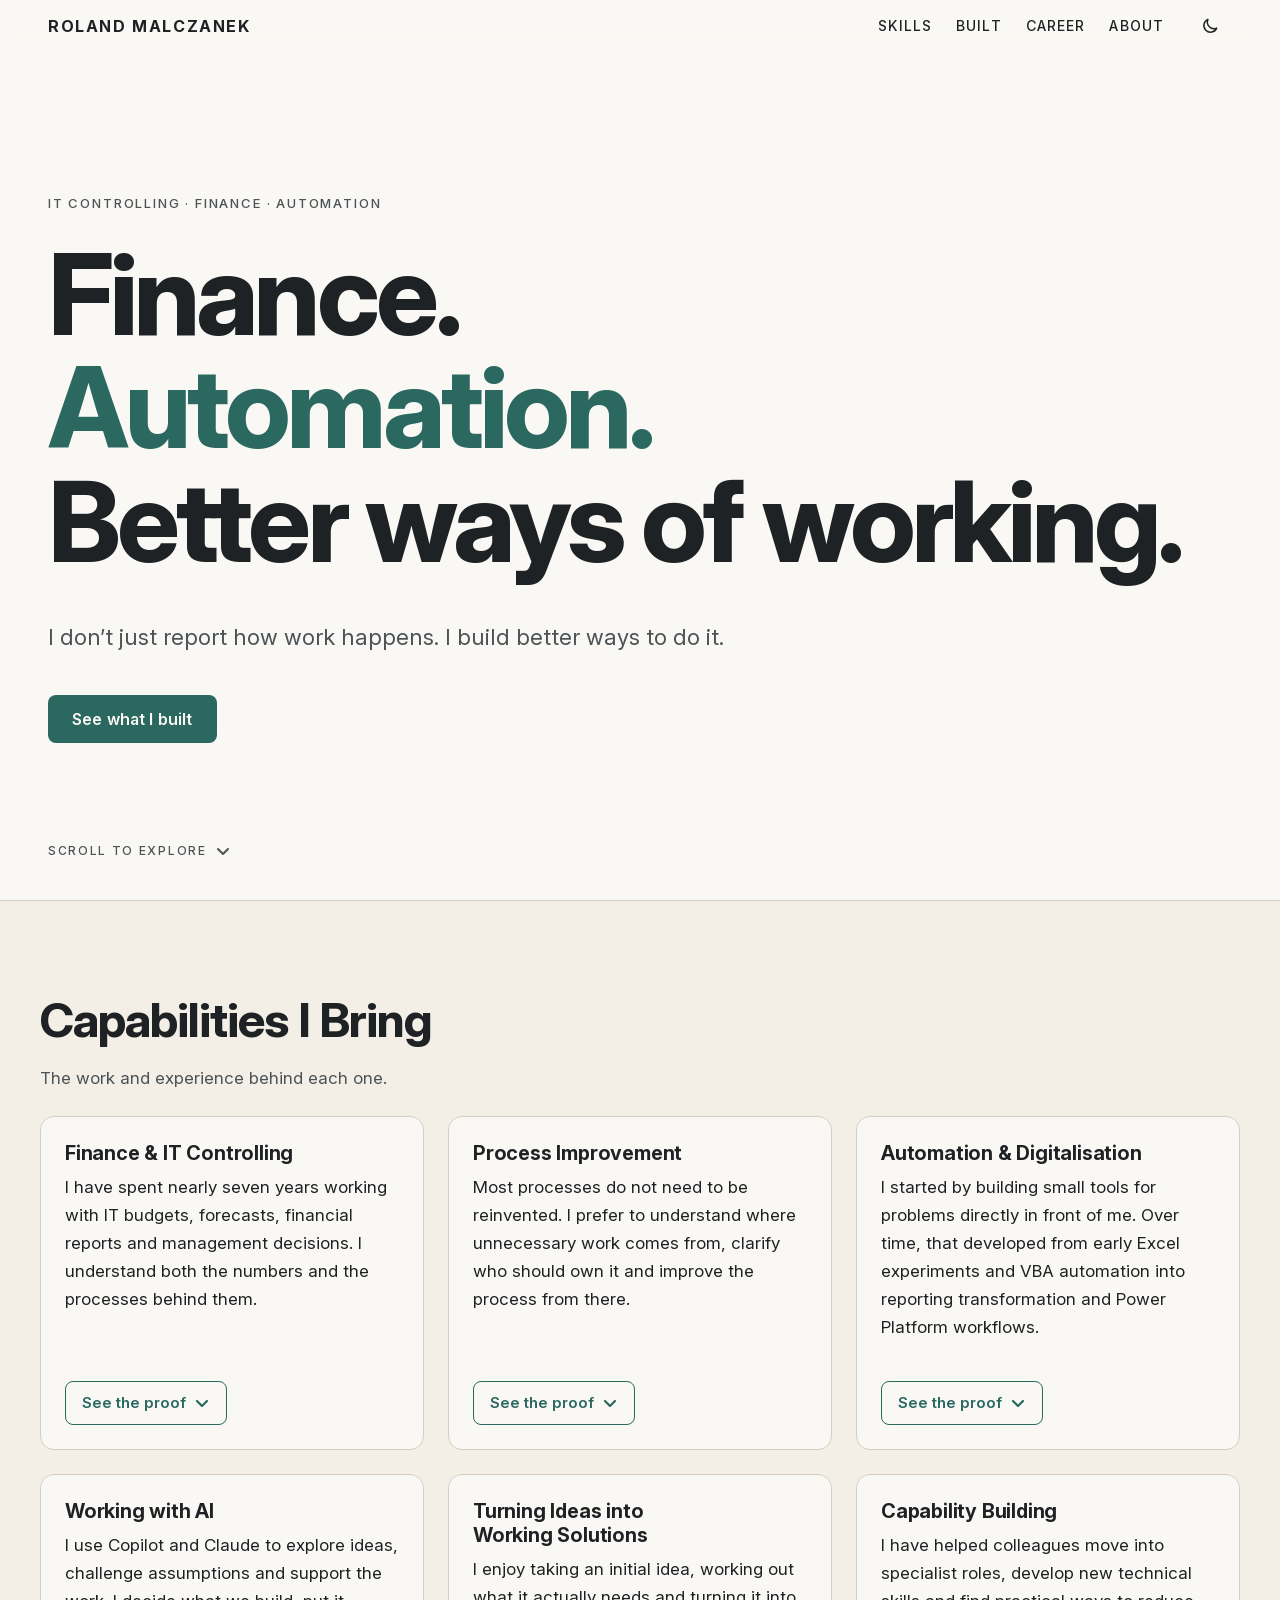
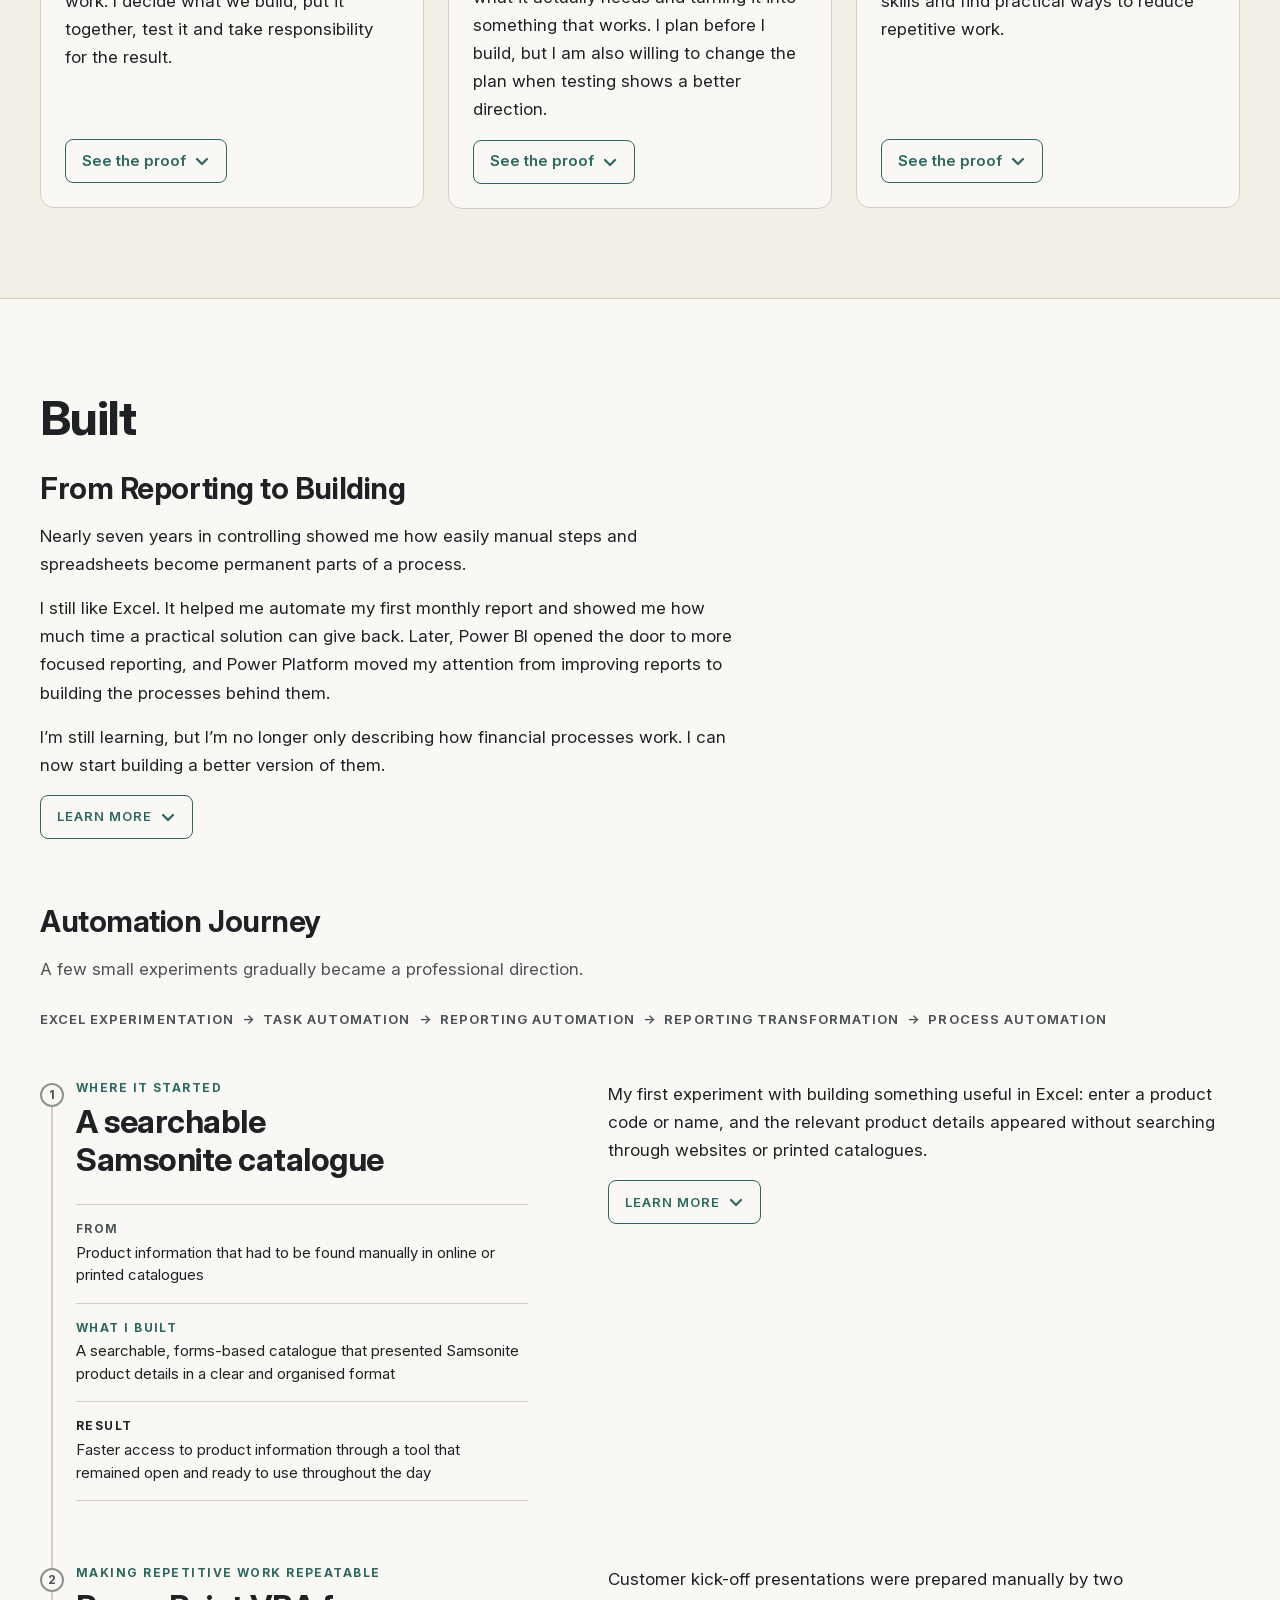
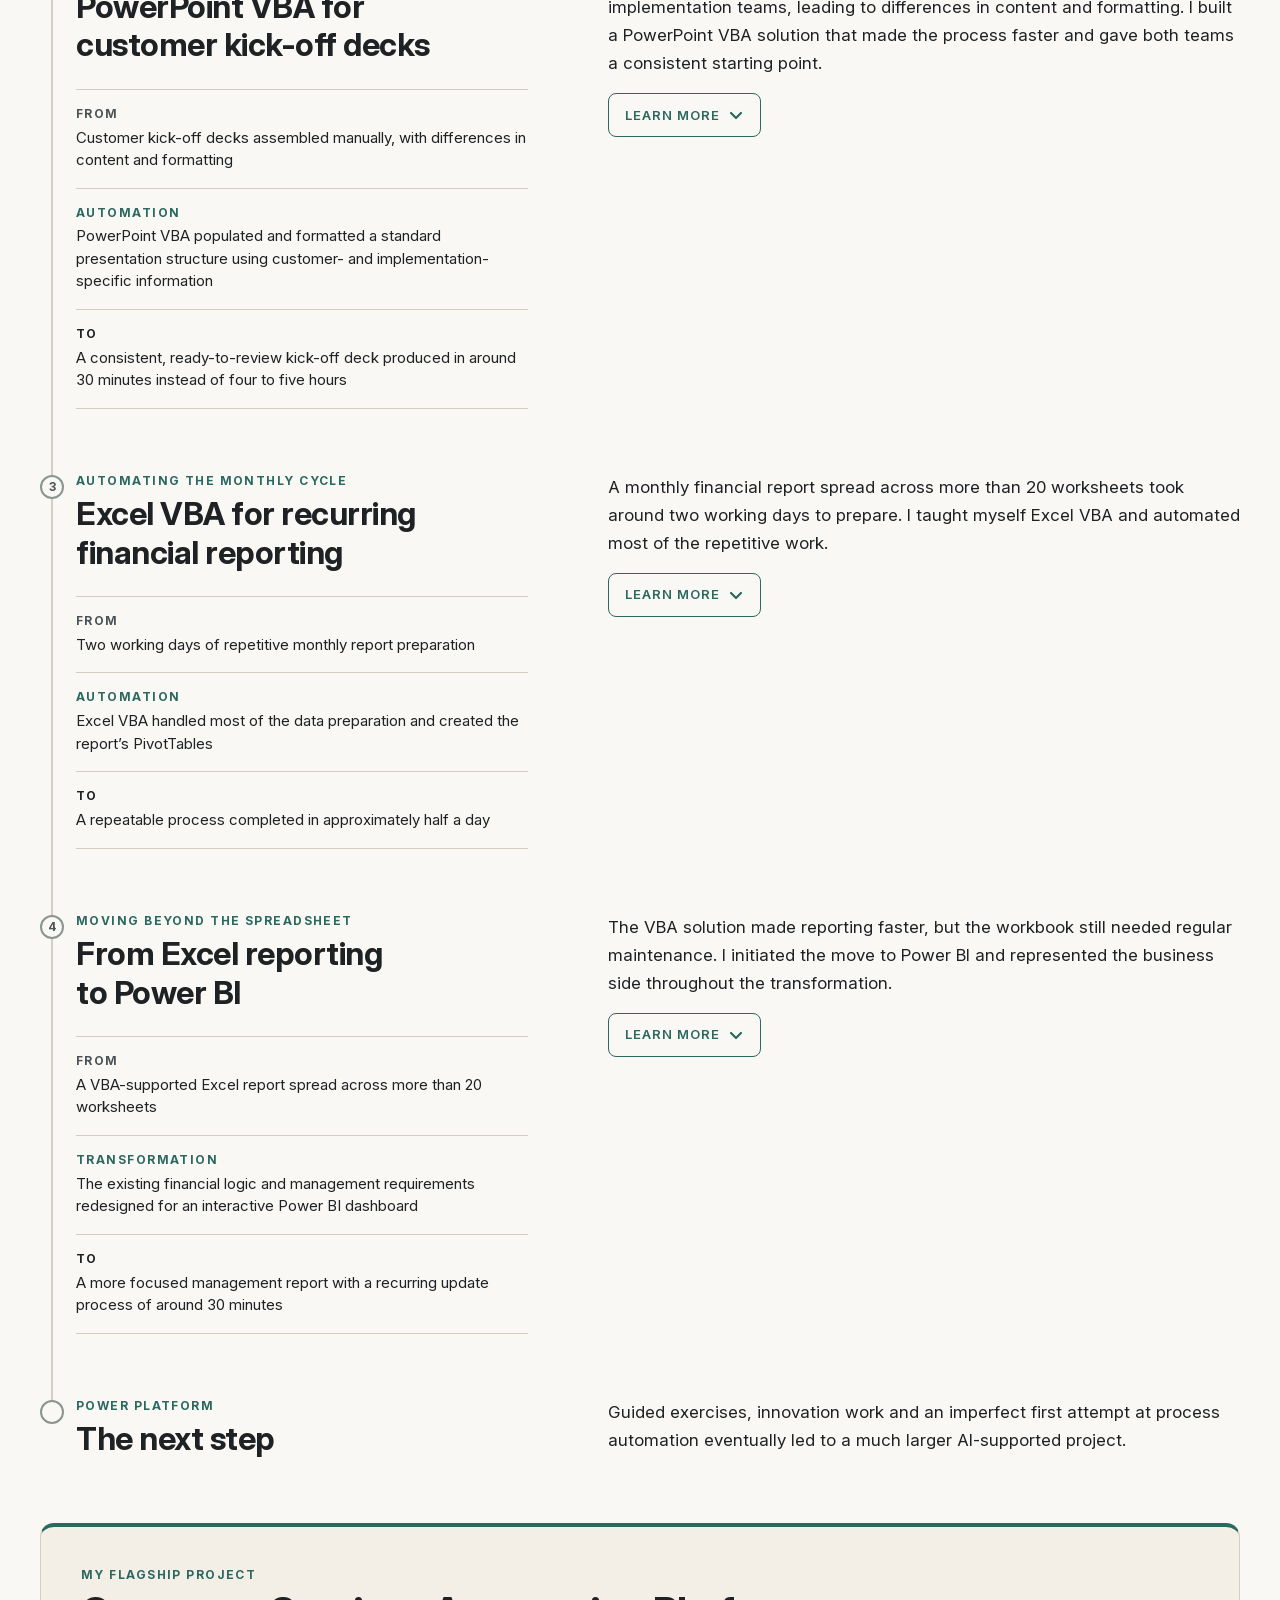
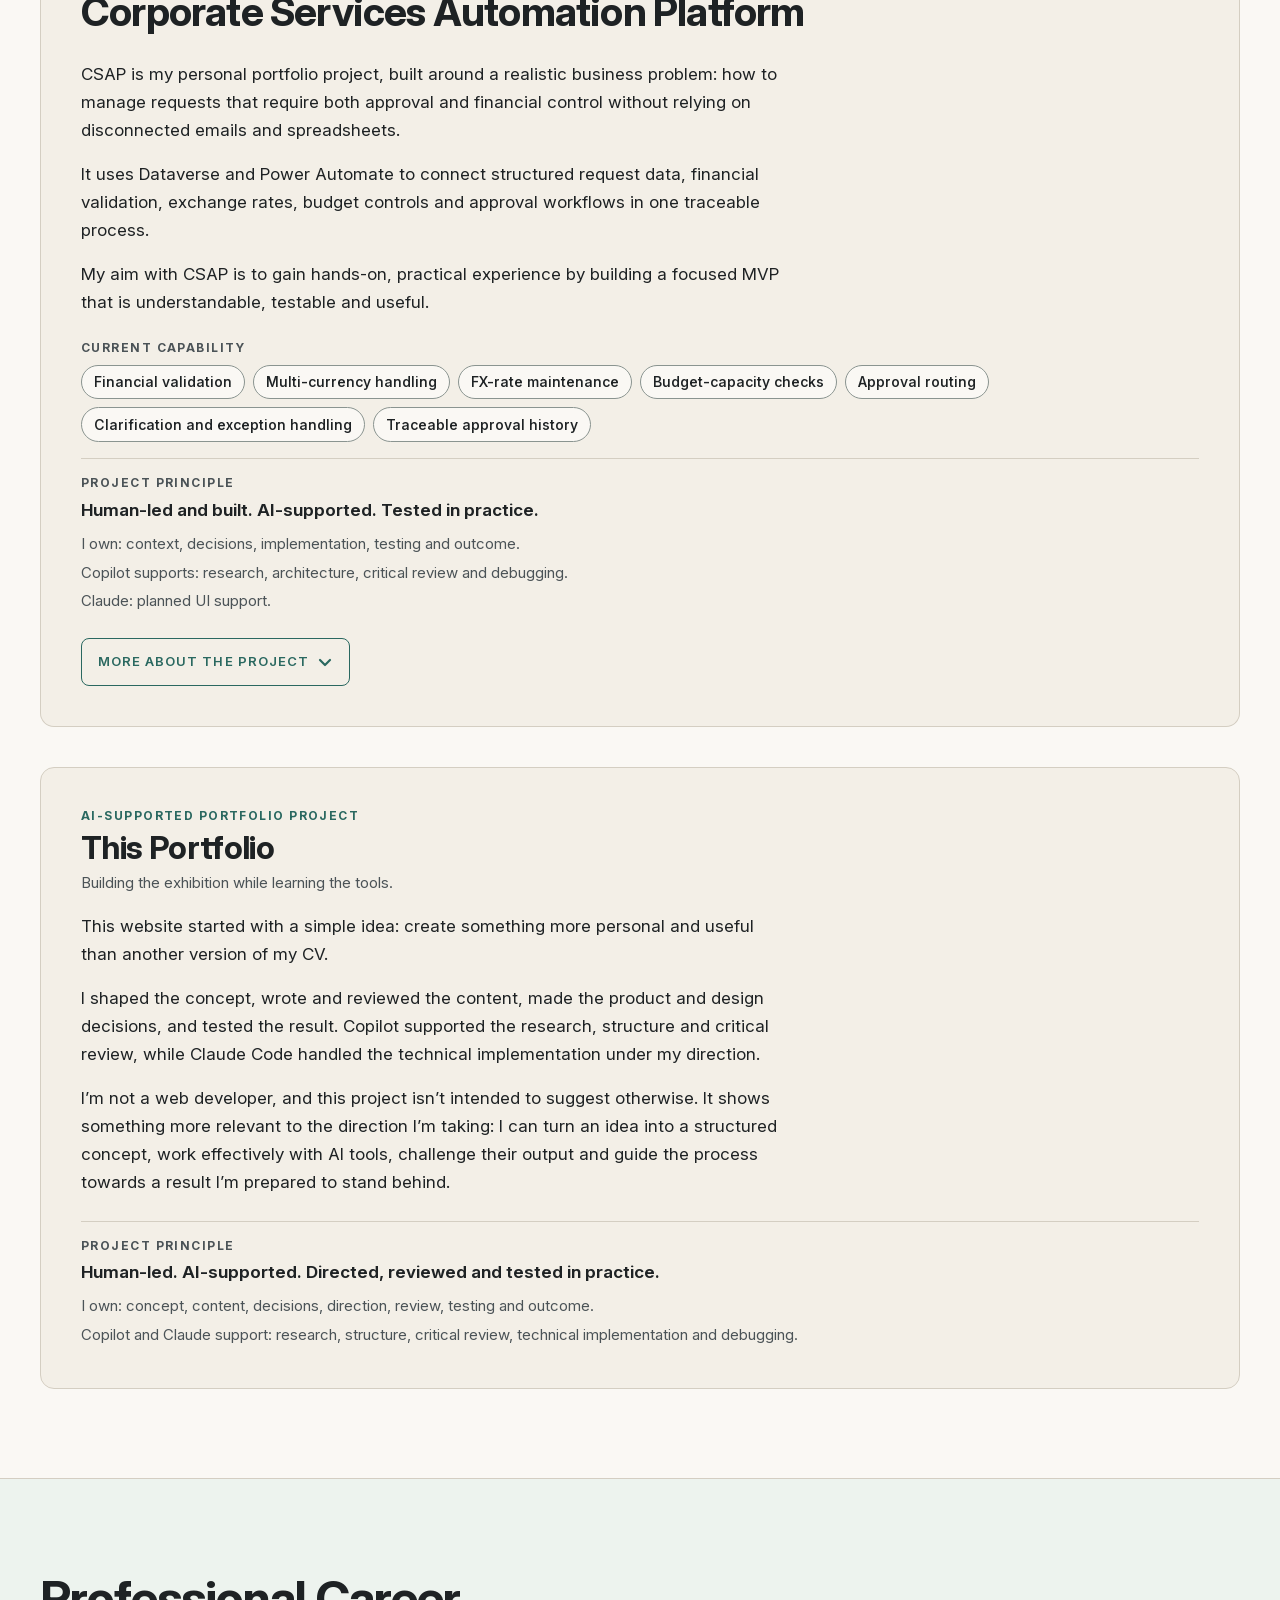
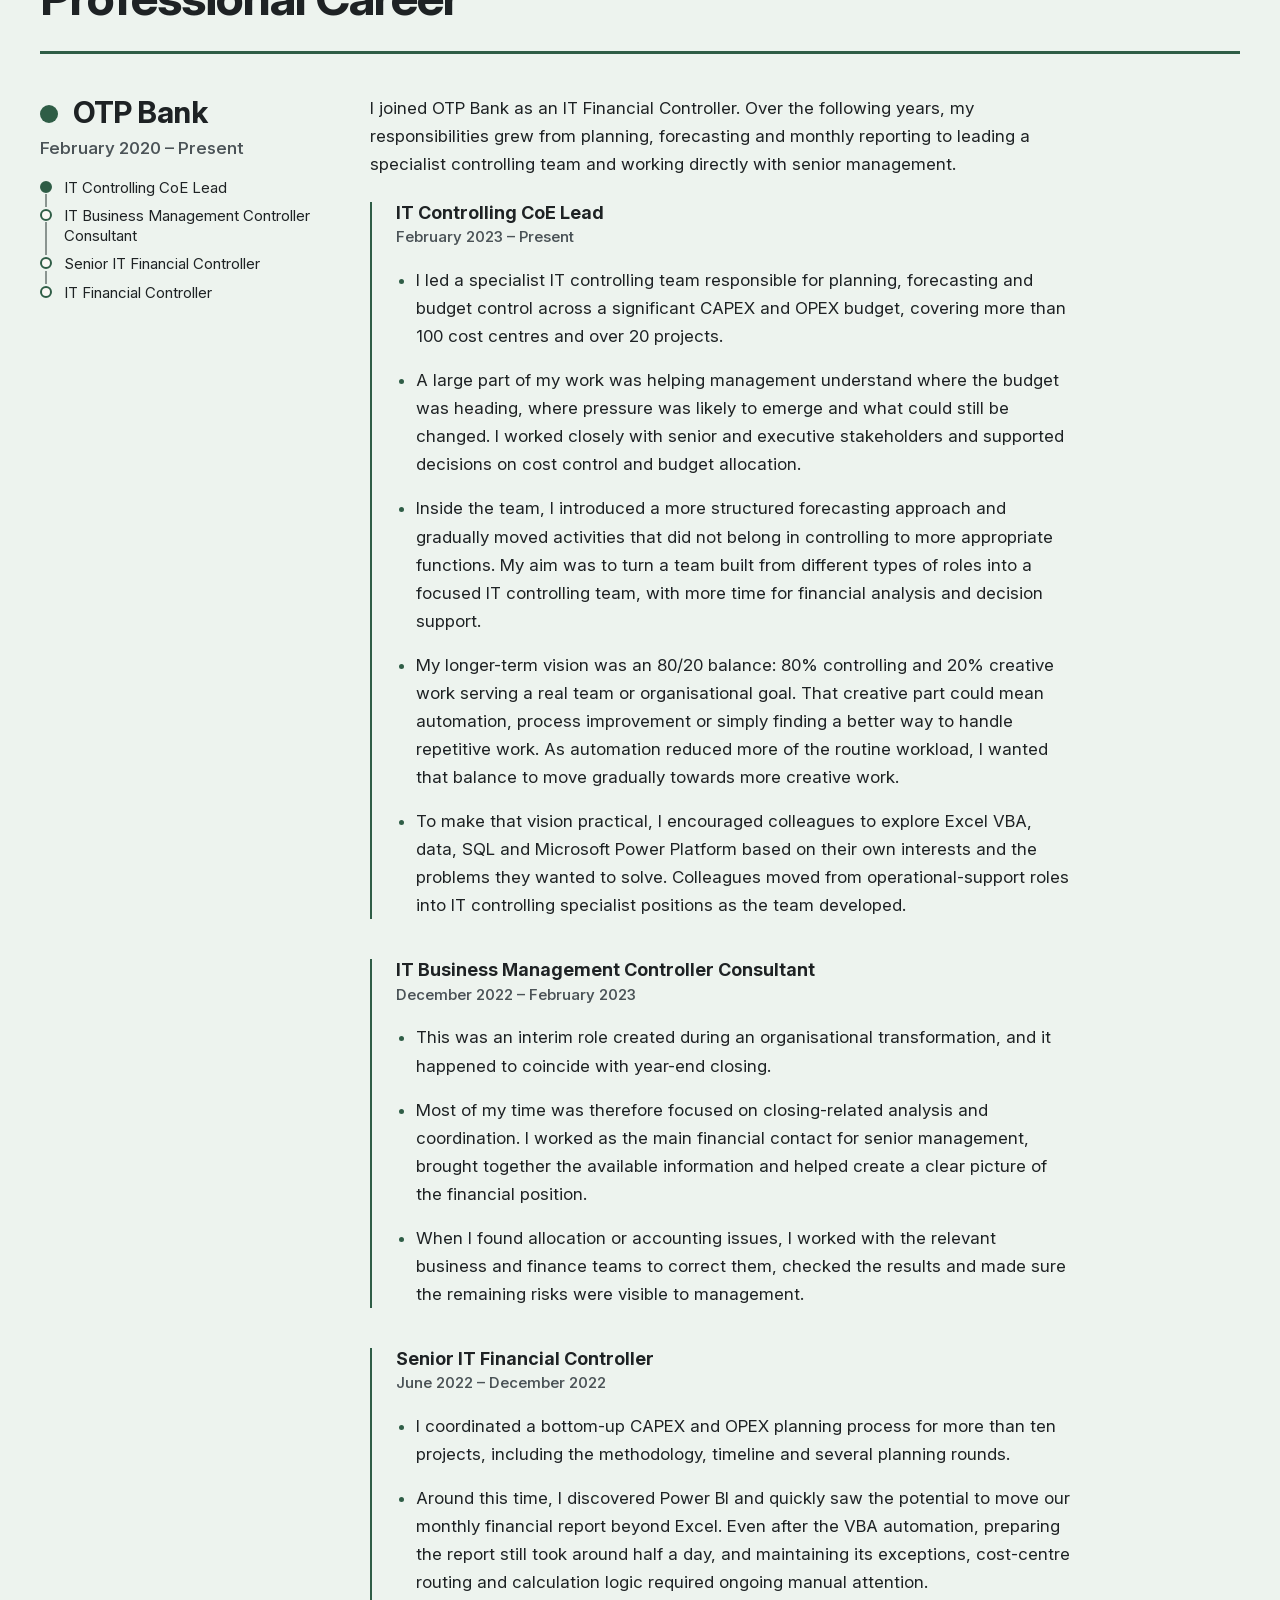
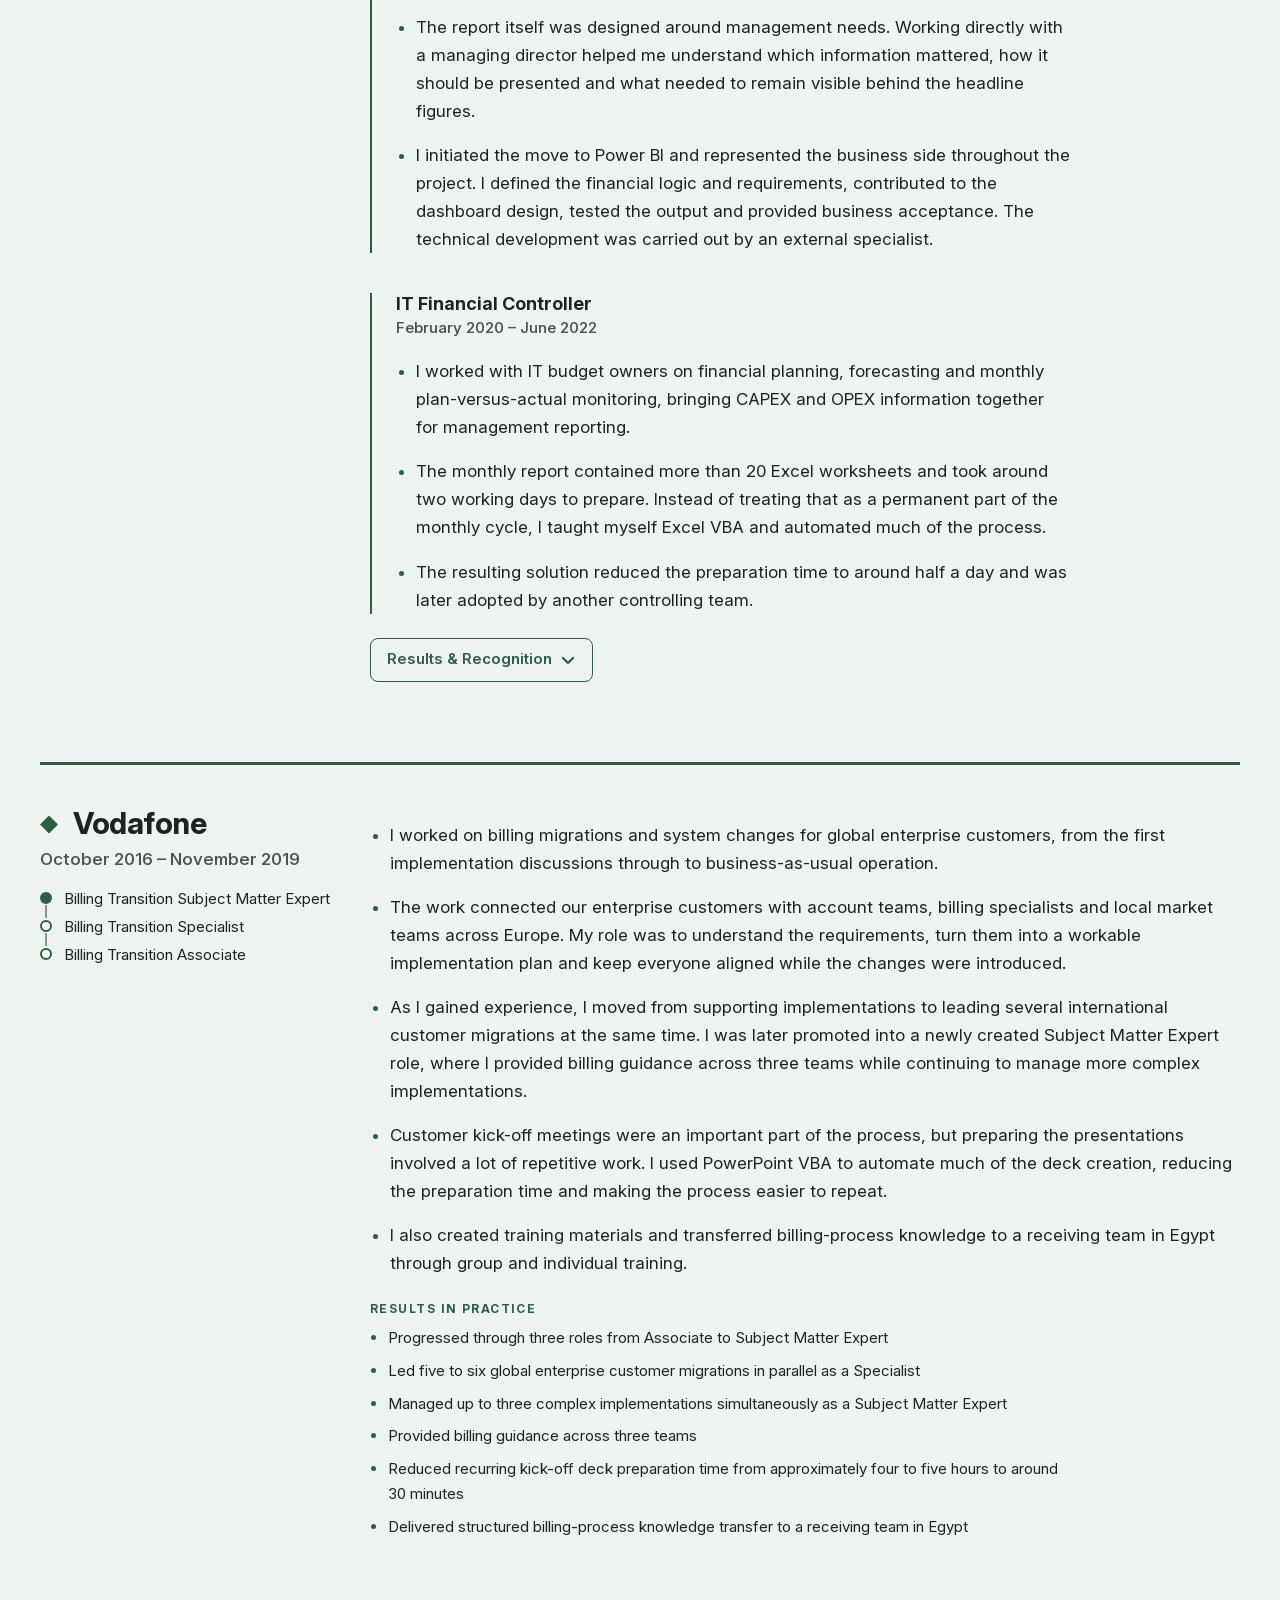
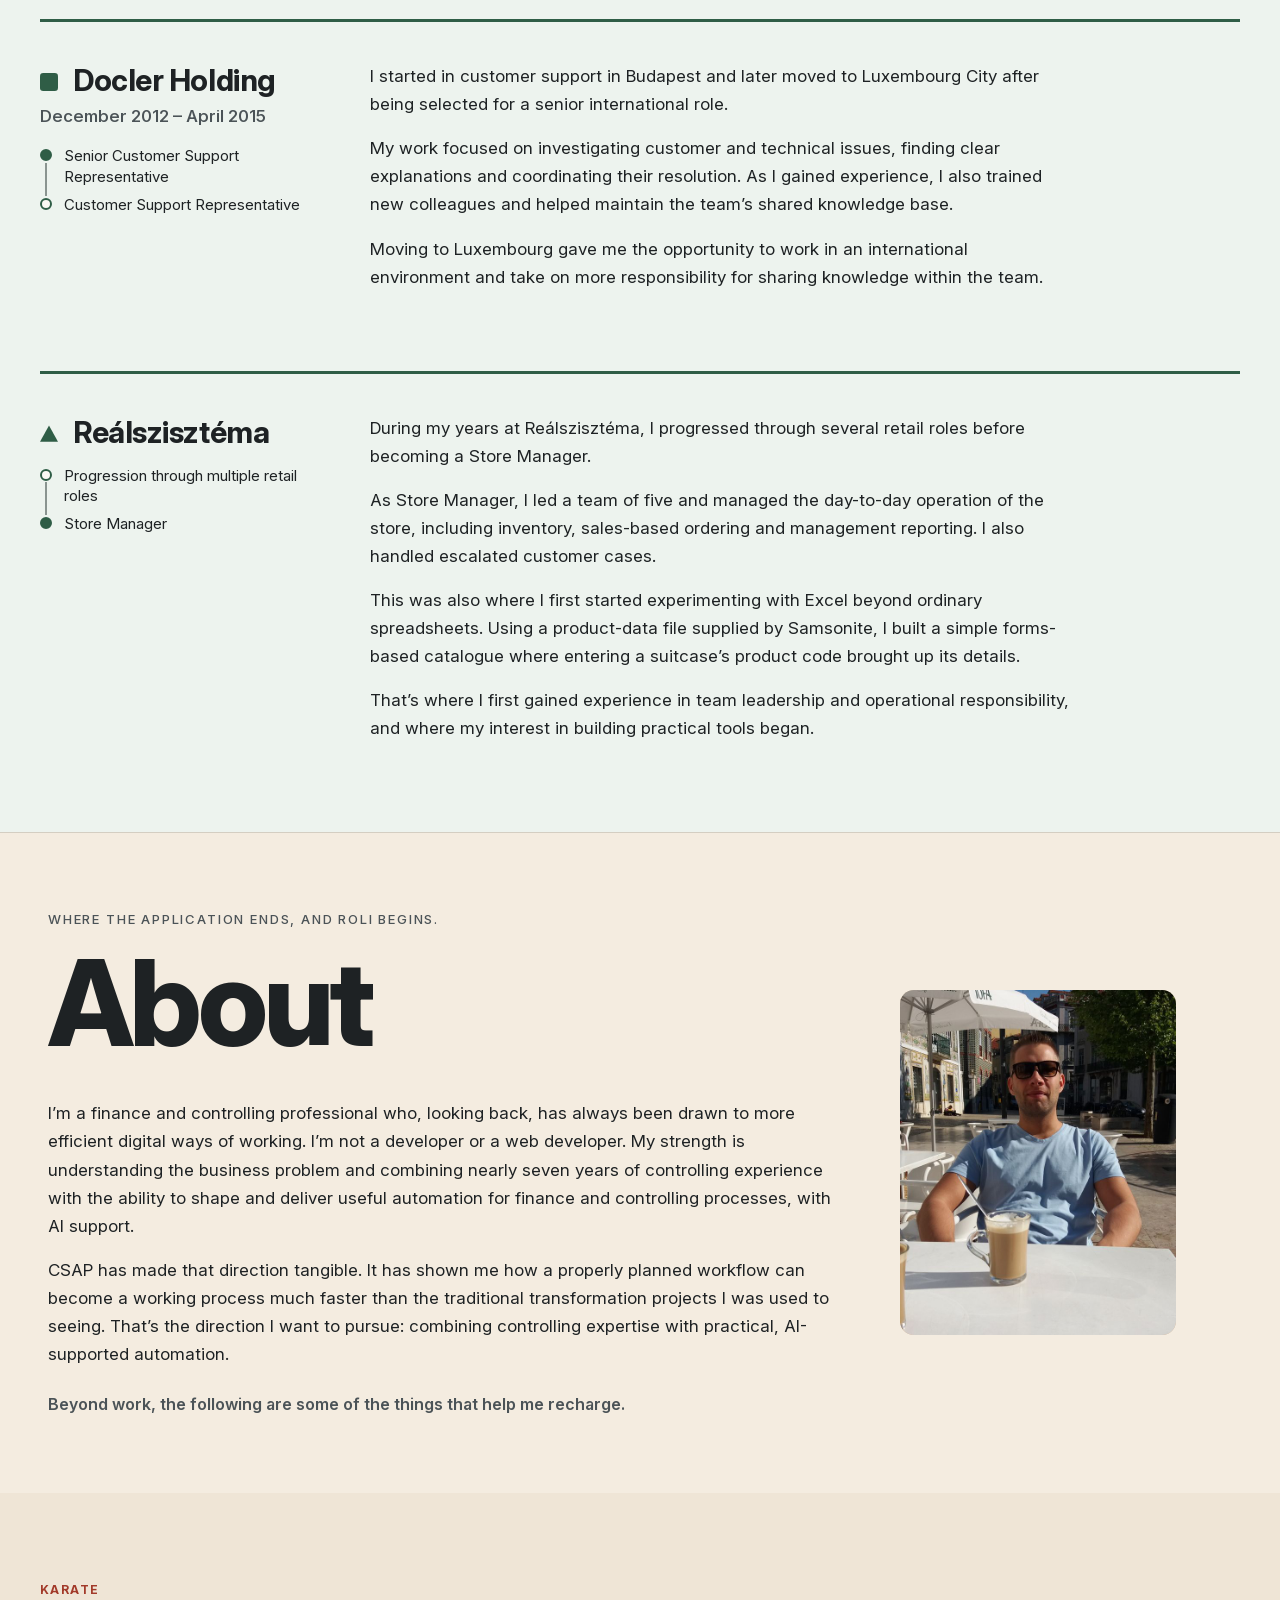
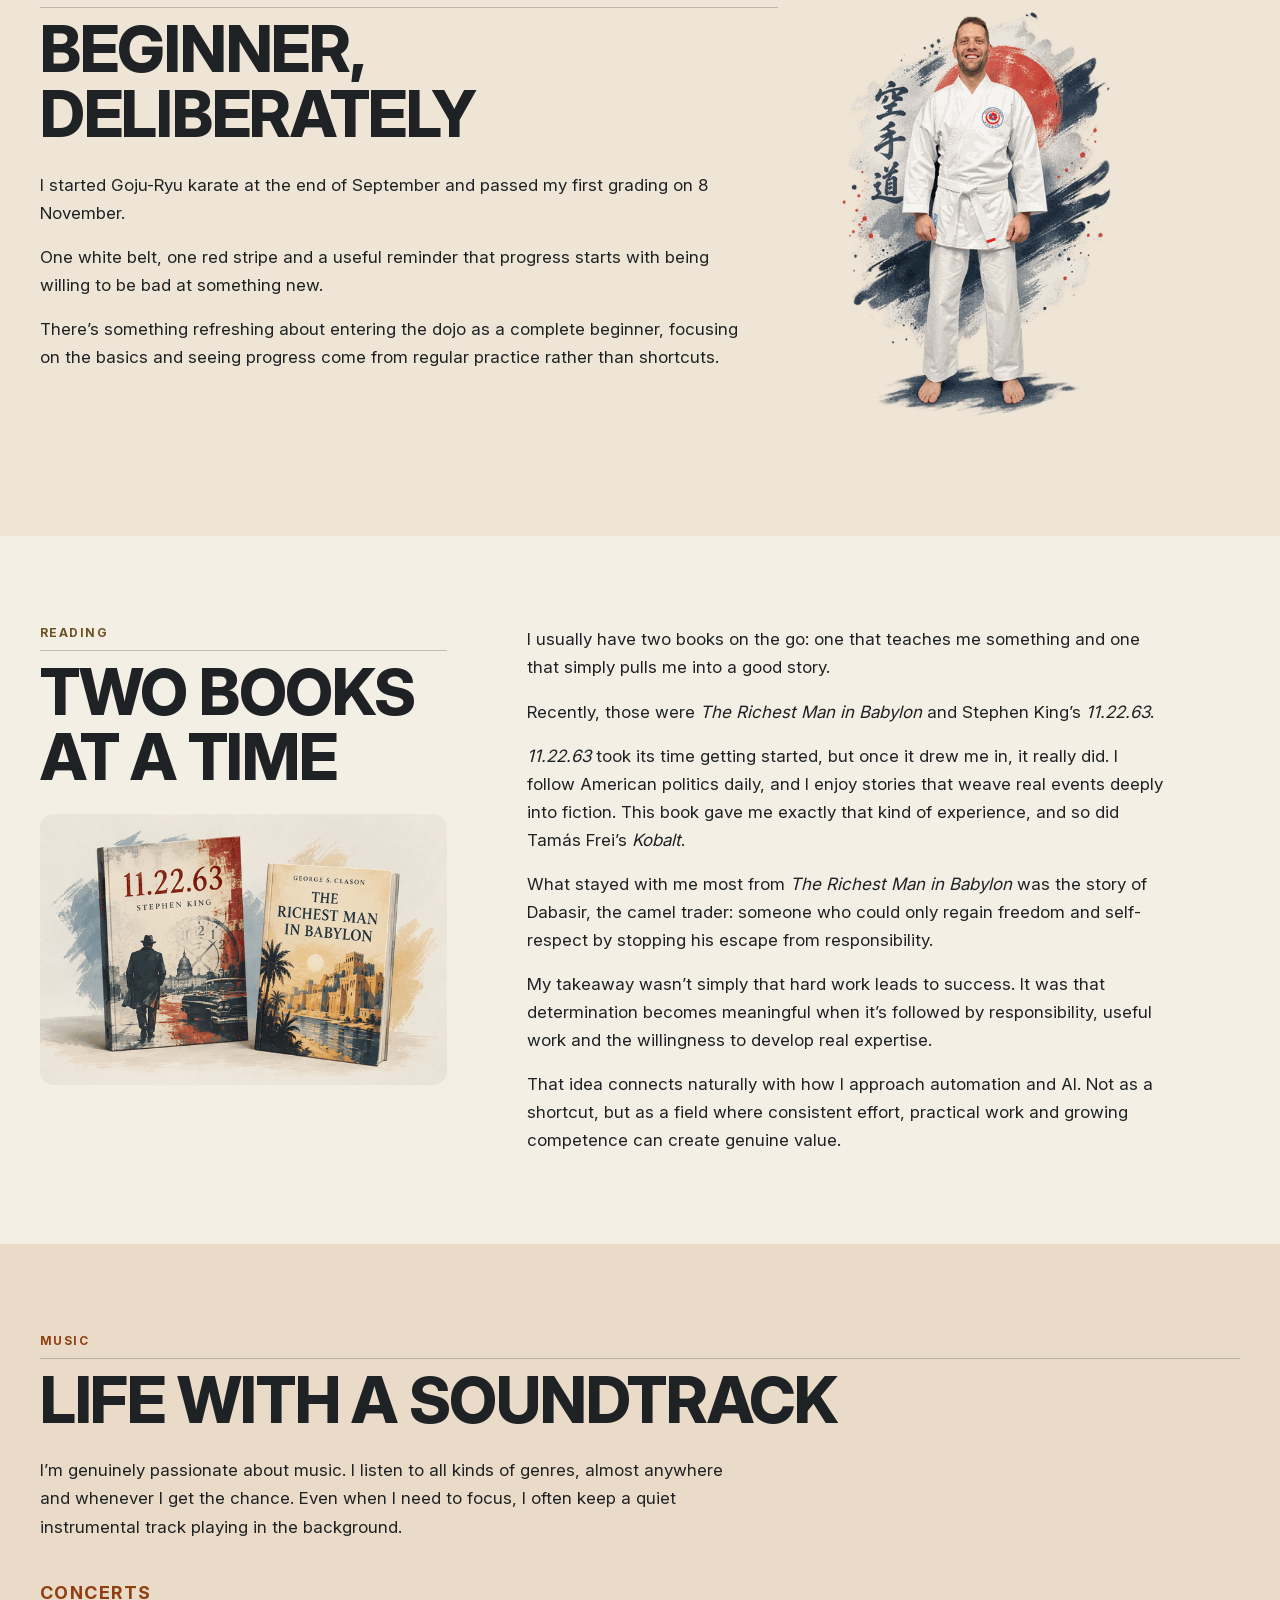
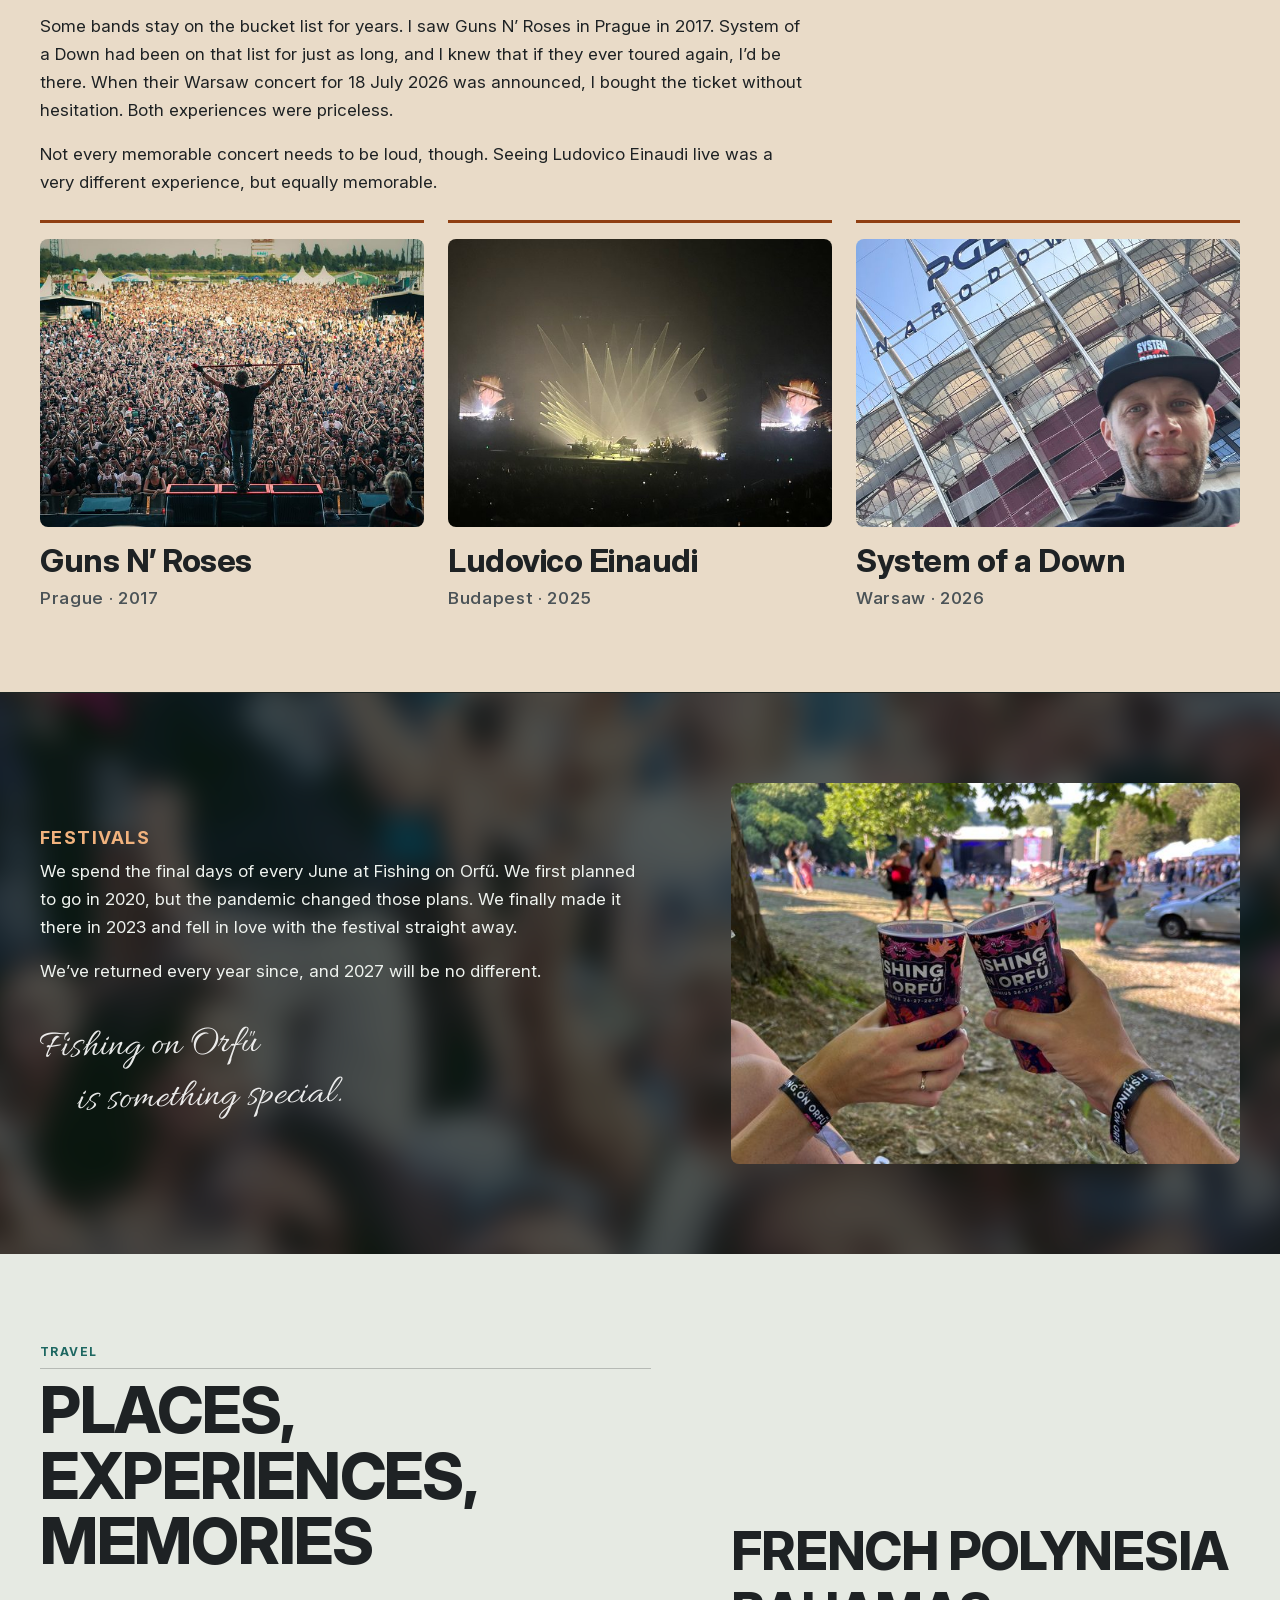
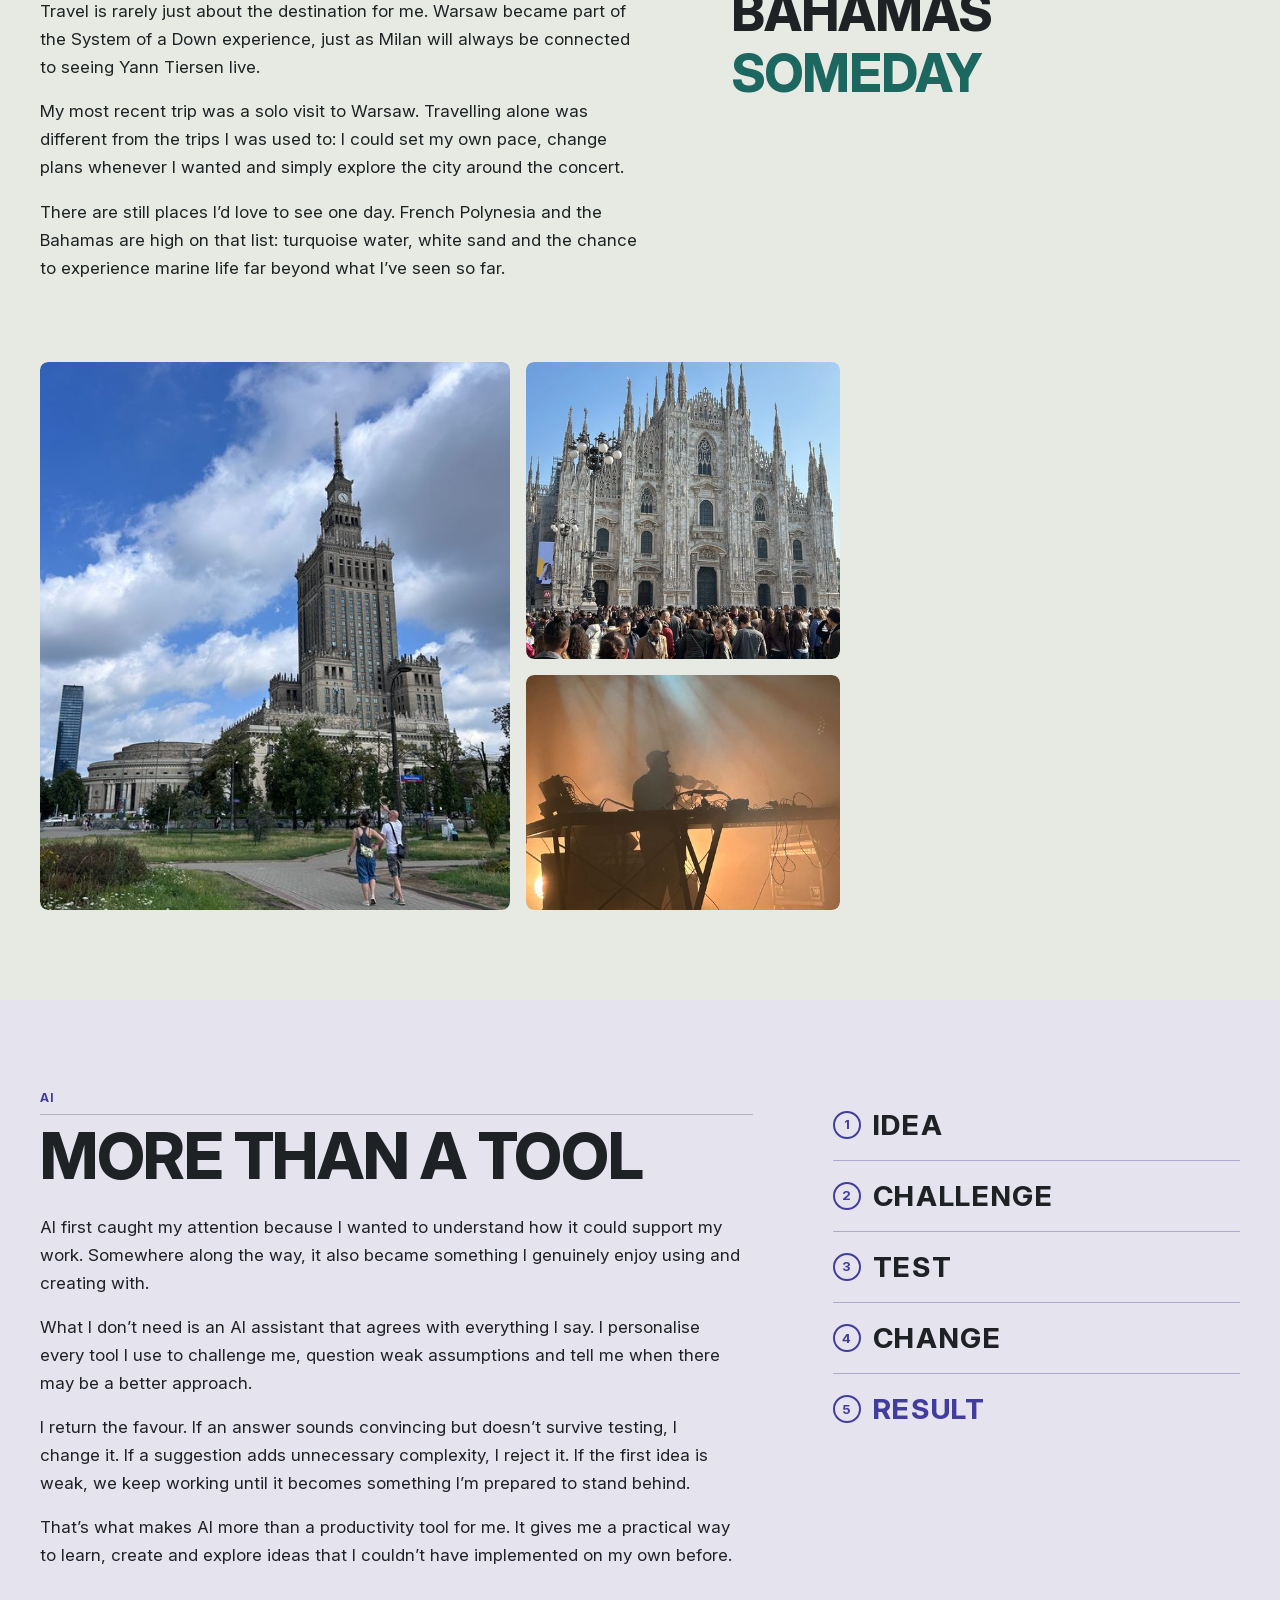
==== en/index.html @ c99a8141 "About: lighter handwritten Fishing note (smaller, offset second line, slight tilt); remove unreferen" ====
<!doctype html>
<html lang="en" class="no-js">
<head>
<meta charset="utf-8">
<meta name="viewport" content="width=device-width, initial-scale=1">
<title>Roland Malczanek – Finance, automation and better ways of working</title>
<meta name="description" content="Personal portfolio of Roland Malczanek: finance, controlling, process improvement, automation and AI-assisted delivery.">
<meta name="color-scheme" content="light dark">
<link rel="canonical" href="https://rolibuilds.github.io/en/">
<link rel="alternate" hreflang="en" href="https://rolibuilds.github.io/en/">
<link rel="alternate" hreflang="hu" href="https://rolibuilds.github.io/hu/">
<link rel="alternate" hreflang="x-default" href="https://rolibuilds.github.io/en/">
<link rel="preload" href="../assets/fonts/InterVariable-latin.woff2" as="font" type="font/woff2" crossorigin>
<script src="../assets/js/theme-init.js"></script>
<link rel="stylesheet" href="../assets/css/styles.css">
<script src="../assets/js/main.js" defer></script>
</head>
<body>
<a class="skip-link" href="#main">Skip to main content</a>
<header class="site-header">
  <div class="wrap wrap--wide header-inner">
    <a class="brand" href="./">ROLAND MALCZANEK</a>
    <nav aria-label="Main">
      <ul class="nav-list">
        <li><a href="#capabilities">SKILLS</a></li><li><a href="#built">BUILT</a></li><li><a href="#career">CAREER</a></li><li><a href="#about">ABOUT</a></li>
        <!-- Language switch hidden until the Hungarian translation is ready. To restore, uncomment:
        <li><a class="lang-switch" href="../hu/" hreflang="hu" lang="hu" aria-label="HU – Magyar nyelv">HU</a></li> -->
        <li><button type="button" class="theme-toggle" data-theme-toggle aria-pressed="false" hidden title="Dark theme"><span class="sr-only">Dark theme</span><svg class="icon-moon" viewBox="0 0 24 24" aria-hidden="true" focusable="false"><path d="M20 14.5A8 8 0 0 1 9.5 4a8 8 0 1 0 10.5 10.5z"/></svg><svg class="icon-sun" viewBox="0 0 24 24" aria-hidden="true" focusable="false"><circle cx="12" cy="12" r="4"/><path d="M12 2v2M12 20v2M4.9 4.9l1.4 1.4M17.7 17.7l1.4 1.4M2 12h2M20 12h2M4.9 19.1l1.4-1.4M17.7 6.3l1.4-1.4"/></svg></button></li>
      </ul>
    </nav>
  </div>
</header>
<main id="main">

  <section class="hero" aria-labelledby="hero-title">
    <div class="wrap wrap--wide hero__inner">
      <div class="hero__main">
        <p class="eyebrow" data-reveal>IT controlling · Finance · Automation</p>
        <h1 id="hero-title"><span class="hero__line" data-reveal>Finance.</span> <span class="hero__line hero__line--accent" data-reveal>Automation.</span> <span class="hero__line" data-reveal><span class="nb">Better ways</span> <span class="nb">of working.</span></span></h1>
        <p class="lead" data-reveal>I don’t just report how work happens. I build better ways to do it.</p>
        <p class="hero__cta" data-reveal><a class="btn" href="#built">See what I built</a></p>
      </div>
      <a class="scroll-cue" href="#capabilities" data-reveal>Scroll to explore<svg viewBox="0 0 16 16" aria-hidden="true" focusable="false"><path d="M3 6l5 5 5-5"/></svg></a>
    </div>
  </section>

  <section class="section section--tint" id="capabilities" aria-labelledby="capabilities-title">
    <div class="wrap">
      <div class="section__head" data-reveal><h2 id="capabilities-title">Capabilities I Bring</h2><p>The work and experience behind each one.</p></div>
      <ul class="card-grid">
<li data-reveal><article class="card proof-card" id="bring-finance">
<h3 class="card__title">Finance &amp; IT Controlling</h3>
<p class="card__claim">I have spent nearly seven years working with IT budgets, forecasts, financial reports and management decisions. I understand both the numbers and the processes behind them.</p>
<button type="button" class="disclosure-btn" id="proof-finance-btn" aria-controls="proof-finance-panel" aria-expanded="false"><span>See the proof</span><span class="sr-only">: Finance &amp; IT Controlling</span><svg viewBox="0 0 16 16" aria-hidden="true" focusable="false"><path d="M3 6l5 5 5-5"/></svg></button>
<div class="disclosure-panel" id="proof-finance-panel"><div class="disclosure-panel__inner">
<p class="proof-label">Proof</p>
<ul class="proof-points">
<li>Planning, forecasting and financial oversight across a significant CAPEX and OPEX budget</li>
<li>Responsibility spanning more than 100 cost centres and over 20 projects</li>
<li>Financial analysis and decision support for senior and executive management</li>
<li>Experience covering planning, forecasting, budget control, plan-versus-actual analysis and year-end closing</li>
</ul>
</div></div>
</article></li>
<li data-reveal><article class="card proof-card" id="bring-process">
<h3 class="card__title">Process Improvement</h3>
<p class="card__claim">Most processes do not need to be reinvented. I prefer to understand where unnecessary work comes from, clarify who should own it and improve the process from there.</p>
<button type="button" class="disclosure-btn" id="proof-process-btn" aria-controls="proof-process-panel" aria-expanded="false"><span>See the proof</span><span class="sr-only">: Process Improvement</span><svg viewBox="0 0 16 16" aria-hidden="true" focusable="false"><path d="M3 6l5 5 5-5"/></svg></button>
<div class="disclosure-panel" id="proof-process-panel"><div class="disclosure-panel__inner">
<p class="proof-label">Proof</p>
<ul class="proof-points">
<li>Introduced a planned, more frequent forecasting structure, with portfolio data cleaned after each cycle and the approach later refined further by the team</li>
<li>Refocused the team’s workflow portfolio on controlling by developing colleagues, removing non-controlling tasks and involving partner functions where ownership belonged elsewhere</li>
<li>Helped take a controlling standardisation initiative from executive interviews and requirements gathering through to design, including subject areas, target groups, KPIs, MVP scope and roadmap</li>
<li>Transformed a recurring manual Excel report, first through VBA automation and later by moving it to Power BI</li>
</ul>
</div></div>
</article></li>
<li data-reveal><article class="card proof-card" id="bring-automation">
<h3 class="card__title">Automation &amp; Digitalisation</h3>
<p class="card__claim">I started by building small tools for problems directly in front of me. Over time, that developed from early Excel experiments and VBA automation into reporting transformation and Power Platform workflows.</p>
<button type="button" class="disclosure-btn" id="proof-automation-btn" aria-controls="proof-automation-panel" aria-expanded="false"><span>See the proof</span><span class="sr-only">: Automation &amp; Digitalisation</span><svg viewBox="0 0 16 16" aria-hidden="true" focusable="false"><path d="M3 6l5 5 5-5"/></svg></button>
<div class="disclosure-panel" id="proof-automation-panel"><div class="disclosure-panel__inner">
<p class="proof-label">Proof</p>
<ul class="proof-points">
<li>Built a simple forms-based Excel product catalogue early in my career</li>
<li>Automated recurring customer presentation preparation with PowerPoint VBA</li>
<li>Built an Excel VBA reporting solution later adopted by another controlling team</li>
<li>Designed and built the data foundation, business rules and workflows behind CSAP</li>
</ul>
</div></div>
</article></li>
<li data-reveal><article class="card proof-card" id="bring-ai">
<h3 class="card__title">Working with AI</h3>
<p class="card__claim">I use Copilot and Claude to explore ideas, challenge assumptions and support the work. I decide what we build, put it together, test it and take responsibility for the result.</p>
<button type="button" class="disclosure-btn" id="proof-ai-btn" aria-controls="proof-ai-panel" aria-expanded="false"><span>See the proof</span><span class="sr-only">: Working with AI</span><svg viewBox="0 0 16 16" aria-hidden="true" focusable="false"><path d="M3 6l5 5 5-5"/></svg></button>
<div class="disclosure-panel" id="proof-ai-panel"><div class="disclosure-panel__inner">
<p class="proof-label">Proof</p>
<ul class="proof-points">
<li>Reviewed and changed the proposed MVP scope, keeping additional features out until there was a clear business need for them</li>
<li>Continued testing after the initial checks had passed and found an implementation error that would otherwise have gone unnoticed</li>
<li>Designed a practical unauthorised-user test and verified that the security control worked inside the automation, not only in the user interface</li>
</ul>
</div></div>
</article></li>
<li data-reveal><article class="card proof-card" id="bring-ideas">
<h3 class="card__title">Turning Ideas into Working Solutions</h3>
<p class="card__claim">I enjoy taking an initial idea, working out what it actually needs and turning it into something that works. I plan before I build, but I am also willing to change the plan when testing shows a better direction.</p>
<button type="button" class="disclosure-btn" id="proof-ideas-btn" aria-controls="proof-ideas-panel" aria-expanded="false"><span>See the proof</span><span class="sr-only">: Turning Ideas into Working Solutions</span><svg viewBox="0 0 16 16" aria-hidden="true" focusable="false"><path d="M3 6l5 5 5-5"/></svg></button>
<div class="disclosure-panel" id="proof-ideas-panel"><div class="disclosure-panel__inner">
<p class="proof-label">Proof</p>
<ul class="proof-points">
<li>Turned a broad financial-process idea into the structured requirements, data model, business rules, workflows and tests behind CSAP</li>
<li>Taught myself Excel VBA to solve a recurring reporting problem</li>
<li>Took the portfolio website you are currently viewing from an initial idea to a designed, tested and published bilingual site</li>
</ul>
</div></div>
</article></li>
<li data-reveal><article class="card proof-card" id="bring-capability">
<h3 class="card__title">Capability Building</h3>
<p class="card__claim">I have helped colleagues move into specialist roles, develop new technical skills and find practical ways to reduce repetitive work.</p>
<button type="button" class="disclosure-btn" id="proof-capability-btn" aria-controls="proof-capability-panel" aria-expanded="false"><span>See the proof</span><span class="sr-only">: Capability Building</span><svg viewBox="0 0 16 16" aria-hidden="true" focusable="false"><path d="M3 6l5 5 5-5"/></svg></button>
<div class="disclosure-panel" id="proof-capability-panel"><div class="disclosure-panel__inner">
<p class="proof-label">Proof</p>
<ul class="proof-points">
<li>Helped reshape a mixed-role team into a focused IT controlling team</li>
<li>Supported colleagues in moving from operational-support roles into IT controlling specialist positions</li>
<li>Encouraged team members to follow learning paths based on their interests, including automation, data, SQL and Microsoft Power Platform</li>
<li>Created training materials and delivered structured billing-process knowledge transfer across teams</li>
</ul>
</div></div>
</article></li>
      </ul>
    </div>
  </section>

  <section class="section" id="built" aria-labelledby="built-title">
    <div class="wrap">
      <div class="section__head" data-reveal><h2 id="built-title">Built</h2></div>
      <div class="reporting" id="building" tabindex="-1" data-reveal>
        <h3 class="subhead subhead--first">From Reporting to Building</h3>
<div class="story story--prose" data-story>
<div class="story__stage">
<div class="story__teaser">
<p>Nearly seven years in controlling showed me how easily manual steps and spreadsheets become permanent parts of a process.</p>
<p>I still like Excel. It helped me automate my first monthly report and showed me how much time a practical solution can give back. Later, Power BI opened the door to more focused reporting, and Power Platform moved my attention from improving reports to building the processes behind them.</p>
<p>I’m still learning, but I’m no longer only describing how financial processes work. I can now start building a better version of them.</p>
</div>
<div class="story__full" id="story-reporting">
<p>I have spent nearly seven years working with financial processes, reports and forecasts. During that time, I saw how easily manual steps and spreadsheets become permanent parts of a process, even when everyone involved knows there should be a better way.</p>
<p>I still like Excel. It helped me automate my first monthly report and showed me how much time a practical solution can give back. But it also made me curious about what comes next, especially when the problem is bigger than a single file.</p>
<p>Later, I discovered Power BI and saw an opportunity to turn that same financial report, spread across more than 20 Excel worksheets, into something more focused, visual and useful for management. It also gave me my first opportunity at OTP Bank to work directly with a managing director and understand what senior management actually needed from the report.</p>
<p>That same curiosity eventually led me to Power Platform. And here I am, building CSAP with Copilot on my team. I started with only very limited hands-on Power Platform experience, worked through the business and technical decisions, tested what I built and changed direction when the evidence showed that I should.</p>
<p>I’m still learning, but I’m no longer only describing how financial processes work. I can now start building a better version of them.</p>
</div>
</div>
<button type="button" class="disclosure-btn story__btn" aria-expanded="false" aria-controls="story-reporting" data-label-open="Show less" data-label-closed="Learn more" hidden><span data-story-label>Learn more</span><span class="sr-only">: From Reporting to Building</span><svg viewBox="0 0 16 16" aria-hidden="true" focusable="false"><path d="M3 6l5 5 5-5"/></svg></button>
</div>
      </div>
      <div class="journey-intro" id="built-journey" tabindex="-1" data-reveal>
        <h3 class="subhead">Automation Journey</h3>
        <p class="journey-lead">A few small experiments gradually became a professional direction.</p>
        <ol class="journey-path" aria-label="Progression">
<li><a href="#built-stage-1">Excel experimentation</a></li>
<li><a href="#built-stage-2">task automation</a></li>
<li><a href="#built-stage-3">reporting automation</a></li>
<li><a href="#built-stage-4">reporting transformation</a></li>
<li><a href="#built-power-platform">process automation</a></li>
        </ol>
      </div>
      <ol class="journey" data-journey>
<li class="stage" data-reveal data-stage id="built-stage-1" tabindex="-1">
<div class="stage__summary">
<div class="stage__head">
<p class="stage__kind">Where it started</p>
<h4>A searchable Samsonite catalogue</h4>
</div>
<dl class="stage__flow">
<div><dt>From</dt><dd>Product information that had to be found manually in online or printed catalogues</dd></div>
<div><dt>What I built</dt><dd>A searchable, forms-based catalogue that presented Samsonite product details in a clear and organised format</dd></div>
<div><dt>Result</dt><dd>Faster access to product information through a tool that remained open and ready to use throughout the day</dd></div>
</dl>
</div>
<div class="story story--stage" data-story>
<div class="story__stage">
<div class="story__teaser">
<p>My first experiment with building something useful in Excel: enter a product code or name, and the relevant product details appeared without searching through websites or printed catalogues.</p>
</div>
<div class="story__full" id="story-1-full">
<p>Long before I thought about automation as a professional direction, I was already experimenting with ways to make everyday work easier.</p>
<p>I obtained a CSV file containing the available Samsonite product data and used it to build a simple forms-based catalogue in Excel. The catalogue stayed open during the day: enter a product code or name, and the relevant product details appeared without having to search through a website or printed catalogue.</p>
<p>This was the first project that completely drew me into building something of my own. I worked on it whenever I had spare time and was genuinely proud of the result.</p>
</div>
</div>
<button type="button" class="disclosure-btn story__btn" aria-expanded="false" aria-controls="story-1-full" data-label-open="Show less" data-label-closed="Learn more" hidden><span data-story-label>Learn more</span><span class="sr-only">: A searchable Samsonite catalogue</span><svg viewBox="0 0 16 16" aria-hidden="true" focusable="false"><path d="M3 6l5 5 5-5"/></svg></button>
</div>
</li>
<li class="stage" data-reveal data-stage id="built-stage-2" tabindex="-1">
<div class="stage__summary">
<div class="stage__head">
<p class="stage__kind">Making repetitive work repeatable</p>
<h4>PowerPoint VBA for customer kick-off decks</h4>
</div>
<dl class="stage__flow">
<div><dt>From</dt><dd>Customer kick-off decks assembled manually, with differences in content and formatting</dd></div>
<div><dt>Automation</dt><dd>PowerPoint VBA populated and formatted a standard presentation structure using customer- and implementation-specific information</dd></div>
<div><dt>To</dt><dd>A consistent, ready-to-review kick-off deck produced in around 30 minutes instead of four to five hours</dd></div>
</dl>
</div>
<div class="story story--stage" data-story>
<div class="story__stage">
<div class="story__teaser">
<p>Customer kick-off presentations were prepared manually by two implementation teams, leading to differences in content and formatting. I built a PowerPoint VBA solution that made the process faster and gave both teams a consistent starting point.</p>
</div>
<div class="story__full" id="story-2-full">
<p>The kick-off meeting was the first formal meeting with the customer and an important first impression at the beginning of each billing migration.</p>
<p>Two implementation teams prepared these presentations, and each person built the deck manually. The content and formatting weren’t always consistent, while the same types of customer, market, timeline and implementation information had to be added each time.</p>
<p>I built a PowerPoint VBA solution that used structured source information to create much of the presentation automatically. This made deck preparation faster and introduced a more consistent starting point for both teams, while still leaving room to review and adapt the presentation for each customer.</p>
<p>Preparation time fell from approximately four to five hours to around 30 minutes per deck.</p>
<p class="story__note">Recreated demonstration based on the original workflow.</p>
</div>
</div>
<button type="button" class="disclosure-btn story__btn" aria-expanded="false" aria-controls="story-2-full" data-label-open="Show less" data-label-closed="Learn more" hidden><span data-story-label>Learn more</span><span class="sr-only">: PowerPoint VBA for customer kick-off decks</span><svg viewBox="0 0 16 16" aria-hidden="true" focusable="false"><path d="M3 6l5 5 5-5"/></svg></button>
</div>
</li>
<li class="stage" data-reveal data-stage id="built-stage-3" tabindex="-1">
<div class="stage__summary">
<div class="stage__head">
<p class="stage__kind">Automating the monthly cycle</p>
<h4>Excel VBA for recurring financial reporting</h4>
</div>
<dl class="stage__flow">
<div><dt>From</dt><dd>Two working days of repetitive monthly report preparation</dd></div>
<div><dt>Automation</dt><dd>Excel VBA handled most of the data preparation and created the report’s PivotTables</dd></div>
<div><dt>To</dt><dd>A repeatable process completed in approximately half a day</dd></div>
</dl>
</div>
<div class="story story--stage" data-story>
<div class="story__stage">
<div class="story__teaser">
<p>A monthly financial report spread across more than 20 worksheets took around two working days to prepare. I taught myself Excel VBA and automated most of the repetitive work.</p>
</div>
<div class="story__full" id="story-3-full">
<p>At OTP Bank, I inherited a monthly financial report spread across more than 20 Excel worksheets. Preparing it took around two working days each month. The process had worked this way for years, but that didn’t feel like a good enough reason to keep doing it manually.</p>
<p>The work started with SAP source reports and continued through several repetitive preparation steps before the PivotTables and management charts could be produced.</p>
<p>I taught myself Excel VBA with a lot of help from Google searches and the Stack Overflow community. VBA took over most of the repetitive preparation and created the PivotTables, leaving the final charts and review for me.</p>
<p>The monthly effort fell to approximately half a day, and another controlling team later adopted the solution for its own reporting.</p>
<p class="story__note">Recreated demonstration based on the original workflow.</p>
</div>
</div>
<button type="button" class="disclosure-btn story__btn" aria-expanded="false" aria-controls="story-3-full" data-label-open="Show less" data-label-closed="Learn more" hidden><span data-story-label>Learn more</span><span class="sr-only">: Excel VBA for recurring financial reporting</span><svg viewBox="0 0 16 16" aria-hidden="true" focusable="false"><path d="M3 6l5 5 5-5"/></svg></button>
</div>
</li>
<li class="stage" data-reveal data-stage id="built-stage-4" tabindex="-1">
<div class="stage__summary">
<div class="stage__head">
<p class="stage__kind">Moving beyond the spreadsheet</p>
<h4>From Excel reporting to Power BI</h4>
</div>
<dl class="stage__flow">
<div><dt>From</dt><dd>A VBA-supported Excel report spread across more than 20 worksheets</dd></div>
<div><dt>Transformation</dt><dd>The existing financial logic and management requirements redesigned for an interactive Power BI dashboard</dd></div>
<div><dt>To</dt><dd>A more focused management report with a recurring update process of around 30 minutes</dd></div>
</dl>
</div>
<div class="story story--stage" data-story>
<div class="story__stage">
<div class="story__teaser">
<p>The VBA solution made reporting faster, but the workbook still needed regular maintenance. I initiated the move to Power BI and represented the business side throughout the transformation.</p>
</div>
<div class="story__full" id="story-4-full">
<p>The VBA solution made the monthly process much faster, but the report still lived in an Excel workbook with more than 20 worksheets. It needed regular maintenance, and I felt we had reached the point where further automation would only improve the existing format rather than move beyond it.</p>
<p>When I discovered Power BI, I saw an opportunity to rethink the same report.</p>
<p>Before we started designing the new solution, I worked directly with the managing director to understand what information was actually needed. The aim was to focus on the figures and trends that supported management decisions and remove everything that added little value.</p>
<p>I initiated the move to Power BI and represented the business side throughout the project. I translated the existing financial logic into requirements, contributed to the dashboard design and tested the new output against the established report. Once the figures and analytical logic were working as intended, I provided business acceptance. The technical development was carried out by an external specialist.</p>
<p>Preparing the source files, loading the data and refreshing the dashboard took around 30 minutes. More importantly, the solution turned the same underlying information into something more visual, easier to explore and better aligned with management needs.</p>
</div>
</div>
<button type="button" class="disclosure-btn story__btn" aria-expanded="false" aria-controls="story-4-full" data-label-open="Show less" data-label-closed="Learn more" hidden><span data-story-label>Learn more</span><span class="sr-only">: From Excel reporting to Power BI</span><svg viewBox="0 0 16 16" aria-hidden="true" focusable="false"><path d="M3 6l5 5 5-5"/></svg></button>
</div>
</li>
<li class="stage stage--end" data-reveal id="built-power-platform" tabindex="-1">
<div class="stage__head">
<p class="stage__kind">Power Platform</p>
<h4>The next step</h4>
</div>
<div class="stage__endbody">
<p class="stage__endpoint">Guided exercises, innovation work and an imperfect first attempt at process automation eventually led to a much larger AI-supported project.</p>
</div>
</li>
      </ol>
      <div class="built-more">
<article class="csap story" data-reveal id="built-csap" tabindex="-1" aria-labelledby="csap-title" data-story>
<p class="csap__eyebrow">My flagship project</p>
<h3 class="csap__title" id="csap-title">Corporate Services Automation Platform</h3>
<div class="csap__overview">
<p>CSAP is my personal portfolio project, built around a realistic business problem: how to manage requests that require both approval and financial control without relying on disconnected emails and spreadsheets.</p>
<p>It uses Dataverse and Power Automate to connect structured request data, financial validation, exchange rates, budget controls and approval workflows in one traceable process.</p>
<p>My aim with CSAP is to gain hands-on, practical experience by building a focused MVP that is understandable, testable and useful.</p>
</div>
<div class="csap__capability"><p class="facts-label" id="cap-t">Current capability</p>
<ul class="chips" aria-labelledby="cap-t"><li>Financial validation</li><li>Multi-currency handling</li><li>FX-rate maintenance</li><li>Budget-capacity checks</li><li>Approval routing</li><li>Clarification and exception handling</li><li>Traceable approval history</li></ul>
<div class="principle"><p class="facts-label">Project principle</p><p class="principle__statement">Human-led and built. AI-supported. Tested in practice.</p>
<ul class="principle__own">
<li>I own: context, decisions, implementation, testing and outcome.</li>
<li>Copilot supports: research, architecture, critical review and debugging.</li>
<li>Claude: planned UI support.</li>
</ul></div>
</div>
<!-- DEMO: becomes a real link (assets/video/csap/) only when a real demo exists. Never publish a fake demo.
     MVP: the demo control below is switched off with the temporary flag data-mvp="demo-off" plus the hidden attribute (no space, no focus, not announced).
     To restore it later, remove both attributes from that button. -->
<div class="csap__controls">
<button type="button" class="disclosure-btn story__btn" aria-expanded="false" aria-controls="csap-more" data-label-open="Show less" data-label-closed="More about the project" hidden><span data-story-label>More about the project</span><svg viewBox="0 0 16 16" aria-hidden="true" focusable="false"><path d="M3 6l5 5 5-5"/></svg></button>
<button type="button" class="btn btn--ghost" aria-disabled="true" data-mvp="demo-off" hidden>Watch the demo<span class="coming-soon">Coming soon</span></button>
</div>
<div class="story__stage">
<div class="story__full" id="csap-more">
<p>For a few years, my own technical development received less attention while I was becoming a leader and building a stronger controlling team.</p>
<p>During that period, I took part in an OTP LAB innovation challenge as a member of two different teams. One developed LEVITA, a management-information concept. The other developed Sharely, a workstation-booking concept that <a class="media-link" href="#career-recognition" data-media="recognition-2022">won first place</a>.</p>
<p>A later attempt to automate forecasting with two peer controlling teams resulted in a dashboard maintained through several manual tables. It wasn’t the automation we had originally imagined, but it taught me that putting a dashboard on top of a process doesn’t necessarily make the process simpler.</p>
<p>My interest in Power Platform became much stronger at an OTP LAB open day, where guided exercises gave me enough hands-on exposure to start thinking seriously about use cases of my own.</p>
<p>When CSAP began, my practical Power Platform experience was still very limited. The project moved me from guided exercises and concepts to a much larger AI-supported build, where I make the design decisions, implement the solution, test the results and remain responsible for what we build.</p>
<p>I worked through the requirements, process design, data model and financial rules before building the Dataverse foundation and Power Automate workflows. Testing has been part of the work from the beginning, and I’ve changed both the design and the scope when the evidence showed that I should.</p>
<p>Building this as a private individual comes with technical limitations. I treat those as design constraints rather than excuses: simplify where it makes sense, find practical ways to test the important controls and clearly document what couldn’t be validated in the same way as it would be in a full organisational environment.</p>
<div class="csap__lists">
<section aria-labelledby="csap-role-t"><h4 id="csap-role-t" class="facts-label">My role</h4>
<ul class="facts-list">
<li>Business analysis and requirements definition</li>
<li>Financial-process and control design</li>
<li>Dataverse data modelling and implementation</li>
<li>Power Automate workflow design and build</li>
<li>Runtime and exception testing</li>
<li>Scope decisions and documentation</li>
<li>Final responsibility for the working solution</li>
</ul></section>
<section aria-labelledby="csap-with-t"><h4 id="csap-with-t" class="facts-label">Created with</h4>
<ul class="dot-list"><li>Microsoft Dataverse</li><li>Power Automate</li><li>Power Apps</li><li>Microsoft Copilot</li><li>Claude, planned UI support</li></ul></section>
</div>
</div>
</div>
</article>
<article class="portfolio-card" data-reveal id="built-portfolio" tabindex="-1" aria-labelledby="portfolio-title">
<p class="csap__eyebrow">AI-supported portfolio project</p>
<h3 class="csap__title portfolio-card__title" id="portfolio-title">This Portfolio</h3>
<p class="card__sub">Building the exhibition while learning the tools.</p>
<div class="prose">
<p>This website started with a simple idea: create something more personal and useful than another version of my CV.</p>
<p>I shaped the concept, wrote and reviewed the content, made the product and design decisions, and tested the result. Copilot supported the research, structure and critical review, while Claude Code handled the technical implementation under my direction.</p>
<p>I’m not a web developer, and this project isn’t intended to suggest otherwise. It shows something more relevant to the direction I’m taking: I can turn an idea into a structured concept, work effectively with AI tools, challenge their output and guide the process towards a result I’m prepared to stand behind.</p>
</div>
<div class="principle"><p class="facts-label">Project principle</p><p class="principle__statement">Human-led. AI-supported. Directed, reviewed and tested in practice.</p>
<ul class="principle__own">
<li>I own: concept, content, decisions, direction, review, testing and outcome.</li>
<li>Copilot and Claude support: research, structure, critical review, technical implementation and debugging.</li>
</ul></div>
</article>
      </div>
    </div>
  </section>

  <section class="section career" id="career" data-tone="otp" aria-labelledby="career-title">
    <div class="wrap">
      <div class="section__head" data-reveal><h2 id="career-title">Professional Career</h2></div>
      <ol class="employers">
<li><article class="employer" data-employer="otp" id="career-otp" tabindex="-1" data-reveal aria-labelledby="otp-name">
<div class="employer__label">
<h3 class="employer__name" id="otp-name"><span class="employer__mark" aria-hidden="true"></span>OTP Bank</h3>
<p class="employer__period"><span class="sr-only">Period: </span>February 2020 – Present</p>
<p class="sr-only">Role progression:</p>
<ol class="progression">
<li lang="en" class="is-latest">IT Controlling CoE Lead</li>
<li lang="en">IT Business Management Controller Consultant</li>
<li lang="en">Senior IT Financial Controller</li>
<li lang="en">IT Financial Controller</li>
</ol>
</div>
<div class="employer__body">
<p class="employer__summary">I joined OTP Bank as an IT Financial Controller. Over the following years, my responsibilities grew from planning, forecasting and monthly reporting to leading a specialist controlling team and working directly with senior management.</p>
<ol class="roles">
<li class="role"><h4>IT Controlling CoE Lead</h4><p class="role__period">February 2023 – Present</p>
<ul class="bullets">
<li>I led a specialist IT controlling team responsible for planning, forecasting and budget control across a significant CAPEX and OPEX budget, covering more than 100 cost centres and over 20 projects.</li>
<li>A large part of my work was helping management understand where the budget was heading, where pressure was likely to emerge and what could still be changed. I worked closely with senior and executive stakeholders and supported decisions on cost control and budget allocation.</li>
<li>Inside the team, I introduced a more structured forecasting approach and gradually moved activities that did not belong in controlling to more appropriate functions. My aim was to turn a team built from different types of roles into a focused IT controlling team, with more time for financial analysis and decision support.</li>
<li>My longer-term vision was an 80/20 balance: 80% controlling and 20% creative work serving a real team or organisational goal. That creative part could mean automation, process improvement or simply finding a better way to handle repetitive work. As automation reduced more of the routine workload, I wanted that balance to move gradually towards more creative work.</li>
<li>To make that vision practical, I encouraged colleagues to explore Excel VBA, data, SQL and Microsoft Power Platform based on their own interests and the problems they wanted to solve. Colleagues moved from operational-support roles into IT controlling specialist positions as the team developed.</li>
</ul></li>
<li class="role"><h4>IT Business Management Controller Consultant</h4><p class="role__period">December 2022 – February 2023</p>
<ul class="bullets">
<li>This was an interim role created during an organisational transformation, and it happened to coincide with year-end closing.</li>
<li>Most of my time was therefore focused on closing-related analysis and coordination. I worked as the main financial contact for senior management, brought together the available information and helped create a clear picture of the financial position.</li>
<li>When I found allocation or accounting issues, I worked with the relevant business and finance teams to correct them, checked the results and made sure the remaining risks were visible to management.</li>
</ul></li>
<li class="role"><h4>Senior IT Financial Controller</h4><p class="role__period">June 2022 – December 2022</p>
<ul class="bullets">
<li>I coordinated a bottom-up CAPEX and OPEX planning process for more than ten projects, including the methodology, timeline and several planning rounds.</li>
<li>Around this time, I discovered Power BI and quickly saw the potential to move our monthly financial report beyond Excel. Even after the VBA automation, preparing the report still took around half a day, and maintaining its exceptions, cost-centre routing and calculation logic required ongoing manual attention.</li>
<li>The report itself was designed around management needs. Working directly with a managing director helped me understand which information mattered, how it should be presented and what needed to remain visible behind the headline figures.</li>
<li>I initiated the move to Power BI and represented the business side throughout the project. I defined the financial logic and requirements, contributed to the dashboard design, tested the output and provided business acceptance. The technical development was carried out by an external specialist.</li>
</ul></li>
<li class="role"><h4>IT Financial Controller</h4><p class="role__period">February 2020 – June 2022</p>
<ul class="bullets">
<li>I worked with IT budget owners on financial planning, forecasting and monthly plan-versus-actual monitoring, bringing CAPEX and OPEX information together for management reporting.</li>
<li>The monthly report contained more than 20 Excel worksheets and took around two working days to prepare. Instead of treating that as a permanent part of the monthly cycle, I taught myself Excel VBA and automated much of the process.</li>
<li>The resulting solution reduced the preparation time to around half a day and was later adopted by another controlling team.</li>
</ul></li>
</ol>
<div class="evidence"><button type="button" class="disclosure-btn disclosure-btn--tone" id="evidence-otp-btn" aria-controls="evidence-otp-panel" aria-expanded="false"><span>Results &amp; Recognition</span><svg viewBox="0 0 16 16" aria-hidden="true" focusable="false"><path d="M3 6l5 5 5-5"/></svg></button>
<div class="disclosure-panel" id="evidence-otp-panel"><div class="disclosure-panel__inner">
<div class="evidence__grid">
<section class="evidence__block" aria-labelledby="ev-scale"><h4 id="ev-scale">Scale</h4>
<ul class="evidence__list">
<li>Planning, forecasting and financial oversight across a significant CAPEX and OPEX budget, more than 100 cost centres and over 20 projects</li>
<li>Led a specialist IT controlling team of up to 10 people</li>
</ul></section>
<section class="evidence__block" aria-labelledby="ev-team"><h4 id="ev-team">Team development</h4>
<ul class="evidence__list">
<li>Gradually reshaped a mixed-role team into a focused IT controlling team</li>
<li>Supported colleagues in moving from operational-support roles into IT controlling specialist positions</li>
<li>Created a development direction around automation, data, SQL and Microsoft Power Platform</li>
</ul></section>
<section class="evidence__block" aria-labelledby="ev-reporting"><h4 id="ev-reporting">Reporting and automation</h4>
<ul class="evidence__list">
<li>Reduced monthly report preparation from approximately two working days to half a day</li>
<li>The VBA solution was adopted by another controlling team</li>
<li>Preparing the required source files, loading the data and refreshing the Power BI dashboard took around 30 minutes</li>
</ul></section>
<section class="evidence__block evidence__block--recognition" id="career-recognition" tabindex="-1" aria-labelledby="ev-recognition"><h4 id="ev-recognition">Recognition</h4>
<div class="recognition"><p class="recognition__title">2022 · OTP LAB Internal Automation Challenge · 1st place</p><p>I participated as part of two different teams. One developed LEVITA, a management-information concept. The other developed Sharely, a workstation-booking application concept that won first place. My contribution focused on concept development, design and presentation rather than technical implementation.</p><div class="proof proof--certificate" data-enlarge><img src="../assets/images/career/recognition/otp-lab-automation-challenge-2022-800.jpg" alt="OTP LAB first-place certificate from 2022." width="800" height="557" draggable="false" loading="lazy" decoding="async"></div></div>
<div class="recognition"><p class="recognition__title">2024 · Team of the Year · 1st place</p><p>The IT Controlling Centre of Excellence was recognised in the first year of the directorate’s team recognition programme.</p><div class="proof proof--award" data-enlarge><img src="../assets/images/career/recognition/otp-team-of-the-year-2024-640.png" alt="Glass Team of the Year award from 2024." width="640" height="640" draggable="false" loading="lazy" decoding="async"></div></div>
</section>
</div>
</div></div></div>
</div>
</article></li>
<li><article class="employer" data-employer="vodafone" id="career-vodafone" tabindex="-1" data-reveal aria-labelledby="vf-name">
<div class="employer__label">
<h3 class="employer__name" id="vf-name"><span class="employer__mark" aria-hidden="true"></span>Vodafone</h3>
<p class="employer__period"><span class="sr-only">Period: </span>October 2016 – November 2019</p>
<p class="sr-only">Role progression:</p>
<ol class="progression">
<li lang="en" class="is-latest">Billing Transition Subject Matter Expert</li>
<li lang="en">Billing Transition Specialist</li>
<li lang="en">Billing Transition Associate</li>
</ol>
</div>
<div class="employer__body">
<ul class="bullets">
<li>I worked on billing migrations and system changes for global enterprise customers, from the first implementation discussions through to business-as-usual operation.</li>
<li>The work connected our enterprise customers with account teams, billing specialists and local market teams across Europe. My role was to understand the requirements, turn them into a workable implementation plan and keep everyone aligned while the changes were introduced.</li>
<li>As I gained experience, I moved from supporting implementations to leading several international customer migrations at the same time. I was later promoted into a newly created Subject Matter Expert role, where I provided billing guidance across three teams while continuing to manage more complex implementations.</li>
<li>Customer kick-off meetings were an important part of the process, but preparing the presentations involved a lot of repetitive work. I used PowerPoint VBA to automate much of the deck creation, reducing the preparation time and making the process easier to repeat.</li>
<li>I also created training materials and transferred billing-process knowledge to a receiving team in Egypt through group and individual training.</li>
</ul>
<section class="results-practice" aria-labelledby="vf-results"><h4 id="vf-results">Results in practice</h4>
<ul class="evidence__list">
<li>Progressed through three roles from Associate to Subject Matter Expert</li>
<li>Led five to six global enterprise customer migrations in parallel as a Specialist</li>
<li>Managed up to three complex implementations simultaneously as a Subject Matter Expert</li>
<li>Provided billing guidance across three teams</li>
<li>Reduced recurring kick-off deck preparation time from approximately four to five hours to around 30 minutes</li>
<li>Delivered structured billing-process knowledge transfer to a receiving team in Egypt</li>
</ul></section>
</div>
</article></li>
<li><article class="employer" data-employer="docler" id="career-docler" tabindex="-1" data-reveal aria-labelledby="dc-name">
<div class="employer__label">
<h3 class="employer__name" id="dc-name"><span class="employer__mark" aria-hidden="true"></span>Docler Holding</h3>
<p class="employer__period"><span class="sr-only">Period: </span>December 2012 – April 2015</p>
<p class="sr-only">Role progression:</p>
<ol class="progression">
<li lang="en" class="is-latest">Senior Customer Support Representative</li>
<li lang="en">Customer Support Representative</li>
</ol>
</div>
<div class="employer__body">
<div class="prose prose--career">
<p>I started in customer support in Budapest and later moved to Luxembourg City after being selected for a senior international role.</p>
<p>My work focused on investigating customer and technical issues, finding clear explanations and coordinating their resolution. As I gained experience, I also trained new colleagues and helped maintain the team’s shared knowledge base.</p>
<p>Moving to Luxembourg gave me the opportunity to work in an international environment and take on more responsibility for sharing knowledge within the team.</p>
</div>
</div>
</article></li>
<li><article class="employer" data-employer="realszisztema" id="career-realszisztema" tabindex="-1" data-reveal aria-labelledby="rsz-name">
<div class="employer__label">
<h3 class="employer__name" id="rsz-name"><span class="employer__mark" aria-hidden="true"></span>Reálszisztéma</h3>
<p class="sr-only">Role progression:</p>
<ol class="progression">
<li lang="en">Progression through multiple retail roles</li>
<li lang="en" class="is-latest">Store Manager</li>
</ol>
</div>
<div class="employer__body">
<div class="prose prose--career">
<p>During my years at Reálszisztéma, I progressed through several retail roles before becoming a Store Manager.</p>
<p>As Store Manager, I led a team of five and managed the day-to-day operation of the store, including inventory, sales-based ordering and management reporting. I also handled escalated customer cases.</p>
<p>This was also where I first started experimenting with Excel beyond ordinary spreadsheets. Using a product-data file supplied by Samsonite, I built a simple forms-based catalogue where entering a suitcase’s product code brought up its details.</p>
<p>That’s where I first gained experience in team leadership and operational responsibility, and where my interest in building practical tools began.</p>
</div>
</div>
</article></li>
      </ol>
    </div>
  </section>

  <section class="about" id="about" aria-labelledby="about-title">
    <div class="about-open">
      <div class="wrap wrap--wide about-open__inner">
        <div class="about-open__text" data-reveal>
          <p class="eyebrow">Where the application ends, and Roli begins.</p>
          <h2 id="about-title">About</h2>
          <figure class="about-open__art portrait"><div class="portrait__frame"><img draggable="false" src="../assets/images/about/portrait/about-portrait-cafe.jpg" srcset="../assets/images/about/portrait/about-portrait-cafe-640.jpg 640w, ../assets/images/about/portrait/about-portrait-cafe.jpg 960w" sizes="(min-width: 56rem) 30vw, 18rem" width="960" height="1200" alt="A seated person in sunglasses and a light blue T-shirt at an outdoor café table, with two coffee glasses in front of them and a sunlit square behind." loading="lazy" decoding="async"></div></figure>
          <p class="about-open__body">I’m a finance and controlling professional who, looking back, has always been drawn to more efficient digital ways of working. I’m not a developer or a web developer. My strength is understanding the business problem and combining nearly seven years of controlling experience with the ability to shape and deliver useful automation for finance and controlling processes, with AI support.</p>
          <p class="about-open__body">CSAP has made that direction tangible. It has shown me how a properly planned workflow can become a working process much faster than the traditional transformation projects I was used to seeing. That’s the direction I want to pursue: combining controlling expertise with practical, AI-supported automation.</p>
          <p class="about-open__more">Beyond work, the following are some of the things that help me recharge.</p>
        </div>
      </div>
    </div>
    <article class="about-ch about-ch--karate" id="about-karate" aria-labelledby="karate-t">
      <div class="wrap about-ch__inner">
        <div class="about-ch__grid" data-reveal>
          <div class="about-ch__text">
            <div class="about-ch__head"><p class="about-ch__label">Karate</p>
<h3 id="karate-t" class="about-ch__title">Beginner, deliberately</h3></div>
            <div class="prose">
<p>I started Goju-Ryu karate at the end of September and passed my first grading on 8 November.</p>
<p>One white belt, one red stripe and a useful reminder that progress starts with being<br class="karate-br"> willing to be bad at something new.</p>
<p>There’s something refreshing about entering the dojo as a complete beginner, focusing<br class="karate-br"> on the basics and seeing progress come from regular practice rather than shortcuts.</p>
            </div>
          </div>
          <figure class="cutout"><img draggable="false" src="../assets/images/about/karate/karate-cutout-new.png" srcset="../assets/images/about/karate/karate-cutout-new-400.png 400w, ../assets/images/about/karate/karate-cutout-new.png 640w" sizes="(min-width: 56rem) 20rem, 14rem" width="640" height="960" alt="A person in a white karate uniform and white belt, standing against brushed red, navy and grey strokes." loading="lazy" decoding="async"></figure>
          <div class="karate-mark" aria-hidden="true"><span class="karate-mark__belt"></span><span class="karate-mark__stripe"></span></div>
        </div>
      </div>
    </article>
    <article class="about-ch about-ch--reading" id="about-reading" aria-labelledby="reading-t">
      <div class="wrap about-ch__inner">
        <div class="about-ch__grid about-ch__grid--reading" data-reveal>
          <div class="about-ch__text">
            <div class="about-ch__head"><p class="about-ch__label">Reading</p>
<h3 id="reading-t" class="about-ch__title">Two books at a time</h3></div>
            <figure class="media-figure reading-figure"><img draggable="false" src="../assets/images/about/reading/reading-two-books-editorial.png" srcset="../assets/images/about/reading/reading-two-books-editorial-640.png 640w, ../assets/images/about/reading/reading-two-books-editorial.png 960w" sizes="(min-width: 56rem) 30vw, calc(100vw - 2rem)" width="960" height="640" alt="Illustration of two upright books with painted covers, one in red, grey and cream tones and one in gold and navy tones, on a pale brushed background." loading="lazy" decoding="async"></figure>
          </div>
          <div class="prose prose--wide">
<p>I usually have two books on the go: one that teaches me something and one that simply pulls me into a good story.</p>
<p>Recently, those were <cite>The Richest Man in Babylon</cite> and Stephen King’s <cite>11.22.63</cite>.</p>
<p><cite>11.22.63</cite> took its time getting started, but once it drew me in, it really did. I follow American politics daily, and I enjoy stories that weave real events deeply into fiction. This book gave me exactly that kind of experience, and so did Tamás Frei’s <cite>Kobalt</cite>.</p>
<p>What stayed with me most from <cite>The Richest Man in Babylon</cite> was the story of Dabasir, the camel trader: someone who could only regain freedom and self-respect by stopping his escape from responsibility.</p>
<p>My takeaway wasn’t simply that hard work leads to success. It was that determination becomes meaningful when it’s followed by responsibility, useful work and the willingness to develop real expertise.</p>
<p>That idea connects naturally with how I approach automation and AI. Not as a shortcut, but as a field where consistent effort, practical work and growing competence can create genuine value.</p>
          </div>
        </div>
      </div>
    </article>
    <article class="about-ch about-ch--music" id="about-music" aria-labelledby="music-t">
      <div class="wrap about-ch__inner">
        <div data-reveal>
          <div class="about-ch__head"><p class="about-ch__label">Music</p>
<h3 id="music-t" class="about-ch__title">Life with a soundtrack</h3></div>
          <p class="about-ch__intro">I’m genuinely passionate about music. I listen to all kinds of genres, almost anywhere and whenever I get the chance. Even when I need to focus, I often keep a quiet instrumental track playing in the background.</p>
          <section class="music-block" aria-labelledby="concerts-t">
            <h4 id="concerts-t" class="music-sub">Concerts</h4>
            <div class="prose">
<p>Some bands stay on the bucket list for years. I saw Guns N’ Roses in Prague in 2017. System of a Down had been on that list for just as long, and I knew that if they ever toured again, I’d be there. When their Warsaw concert for 18 July 2026 was announced, I bought the ticket without hesitation. Both experiences were priceless.</p>
<p>Not every memorable concert needs to be loud, though. Seeing Ludovico Einaudi live was a very different experience, but equally memorable.</p>
            </div>
<ul class="concerts" aria-label="Concerts">
<li class="concert"><figure class="media-figure concert__photo"><img draggable="false" src="../assets/images/about/music/guns-n-roses-prague-2017.jpg" srcset="../assets/images/about/music/guns-n-roses-prague-2017-640.jpg 640w, ../assets/images/about/music/guns-n-roses-prague-2017.jpg 960w" sizes="(min-width: 48rem) calc((min(100vw, 75rem) - 5rem) / 3), calc(100vw - 2rem)" width="960" height="720" alt="A performer on stage with raised arms, seen from behind, facing a large outdoor festival crowd." loading="lazy" decoding="async"></figure><h5 class="concert__name">Guns N’ Roses</h5><p class="concert__meta">Prague · 2017</p></li>
<li class="concert"><figure class="media-figure concert__photo"><img draggable="false" src="../assets/images/about/music/ludovico-einaudi-concert.jpg" srcset="../assets/images/about/music/ludovico-einaudi-concert-640.jpg 640w, ../assets/images/about/music/ludovico-einaudi-concert.jpg 960w" sizes="(min-width: 48rem) calc((min(100vw, 75rem) - 5rem) / 3), calc(100vw - 2rem)" width="960" height="720" alt="A concert stage with a grand piano, beams of light fanning upwards and a large video screen on each side." loading="lazy" decoding="async"></figure><h5 class="concert__name">Ludovico Einaudi</h5><p class="concert__meta">Budapest · 2025</p></li>
<li class="concert"><figure class="media-figure concert__photo"><img draggable="false" src="../assets/images/about/music/system-of-a-down-warsaw-2026.jpg" srcset="../assets/images/about/music/system-of-a-down-warsaw-2026-640.jpg 640w, ../assets/images/about/music/system-of-a-down-warsaw-2026.jpg 960w" sizes="(min-width: 48rem) calc((min(100vw, 75rem) - 5rem) / 3), calc(100vw - 2rem)" width="960" height="720" alt="A person in a black cap taking a selfie in front of a large stadium with a steel-and-fabric façade." loading="lazy" decoding="async"></figure><h5 class="concert__name">System of a Down</h5><p class="concert__meta">Warsaw · 2026</p></li>
</ul>
          </section>
        </div>
      </div>
<div class="fest" id="about-fishing" data-reveal>
          <img class="fest__bg" src="../assets/images/about/music/fishing-on-orfu-background.jpg" width="1280" height="961" alt="" aria-hidden="true" loading="lazy" decoding="async">
          <div class="wrap fest__inner">
            <section class="fest__text" aria-labelledby="festivals-t">
              <h4 id="festivals-t" class="music-sub">Festivals</h4>
              <div class="prose">
<p>We spend the final days of every June at Fishing on Orfű. We first planned to go in 2020, but the pandemic changed those plans. We finally made it there in 2023 and fell in love with the festival straight away.</p>
<p>We’ve returned every year since, and 2027 will be no different.</p>
              </div>
              <p class="fest__sign"><span>Fishing on Orfű</span> <span>is something special.</span></p>
<!-- ARTIST WALL (optional, static, restrained):
<ul class="artist-wall" aria-label="Artists seen at the festival"><li>Esti Kornél</li><li>30Y</li><li>Hiperkarma</li><li>Elefánt</li><li>Ivan &amp; The Parazol</li><li>Kistehén</li><li>Analog Balaton</li><li>Vad Fruttik</li><li>Bëlga</li><li>Csaknekedkislány</li></ul> -->
            </section>
            <figure class="fest__photo media-figure"><img draggable="false" src="../assets/images/about/music/fishing-on-orfu-detail.jpg" srcset="../assets/images/about/music/fishing-on-orfu-detail-640.jpg 640w, ../assets/images/about/music/fishing-on-orfu-detail.jpg 960w" sizes="(min-width: 56rem) 40vw, calc(100vw - 2rem)" width="960" height="720" alt="Two hands holding festival cups together in a toast, with a grassy festival area behind." loading="lazy" decoding="async"></figure>
          </div>
        </div>
    </article>
    <article class="about-ch about-ch--travel" id="about-travel" aria-labelledby="travel-t">
      <div class="wrap about-ch__inner">
        <div class="about-ch__grid about-ch__grid--travel" data-reveal>
          <div class="about-ch__text">
            <div class="about-ch__head"><p class="about-ch__label">Travel</p>
<h3 id="travel-t" class="about-ch__title">Places, experiences, memories</h3></div>
            <div class="prose">
<p>Travel is rarely just about the destination for me. Warsaw became part of the System of a Down experience, just as Milan will always be connected to seeing Yann Tiersen live.</p>
<p>My most recent trip was a solo visit to Warsaw. Travelling alone was different from the trips I was used to: I could set my own pace, change plans whenever I wanted and simply explore the city around the concert.</p>
<p>There are still places I’d love to see one day. French Polynesia and the Bahamas are high on that list: turquoise water, white sand and the chance to experience marine life far beyond what I’ve seen so far.</p>
            </div>
          </div>
          <p class="someday" aria-label="French Polynesia, Bahamas, someday"><span>French Polynesia</span><span class="someday__dot" aria-hidden="true">·</span><span>Bahamas</span><span class="someday__dot" aria-hidden="true">·</span><span>Someday</span></p>
          <ul class="city-images">
<li class="city city--primary"><figure class="media-figure"><img draggable="false" src="../assets/images/about/travel/warsaw-palace-of-culture.jpg" srcset="../assets/images/about/travel/warsaw-palace-of-culture-640.jpg 640w, ../assets/images/about/travel/warsaw-palace-of-culture.jpg 960w" sizes="(min-width: 40rem) calc(min(100vw - 2rem, 50rem) * .62), calc(100vw - 2rem)" width="960" height="960" alt="The Palace of Culture and Science tower rising above trees under a cloudy blue sky, with a park path in the foreground." loading="lazy" decoding="async"></figure></li>
<li class="city city--milan"><figure class="media-figure city--secondary"><img draggable="false" src="../assets/images/about/travel/milan-duomo.jpg" srcset="../assets/images/about/travel/milan-duomo-480.jpg 480w, ../assets/images/about/travel/milan-duomo.jpg 720w" sizes="(min-width: 40rem) calc(min(100vw - 2rem, 50rem) * .36), 40vw" width="720" height="900" alt="The white marble façade of Milan Cathedral under a clear blue sky, with a crowd in the square in front." loading="lazy" decoding="async"></figure><figure class="media-figure city__concert"><img draggable="false" src="../assets/images/about/travel/yann-tiersen-milan-2025.jpg" srcset="../assets/images/about/travel/yann-tiersen-milan-2025-480.jpg 480w, ../assets/images/about/travel/yann-tiersen-milan-2025.jpg 800w" sizes="(min-width: 40rem) calc(min(100vw - 2rem, 50rem) * .26), 32vw" width="800" height="600" alt="A live stage performance in warm orange light, with electronic equipment on a table in the foreground." loading="lazy" decoding="async"></figure></li>
</ul>
        </div>
      </div>
    </article>
    <article class="about-ch about-ch--ai" id="about-ai" aria-labelledby="ai-t">
      <div class="wrap about-ch__inner">
        <div class="about-ch__grid about-ch__grid--ai" data-reveal>
          <div class="about-ch__text">
            <div class="about-ch__head"><p class="about-ch__label">AI</p>
<h3 id="ai-t" class="about-ch__title">More than a tool</h3></div>
            <div class="prose">
<p>AI first caught my attention because I wanted to understand how it could support my work. Somewhere along the way, it also became something I genuinely enjoy using and creating with.</p>
<p>What I don’t need is an AI assistant that agrees with everything I say. I personalise every tool I use to challenge me, question weak assumptions and tell me when there may be a better approach.</p>
<p>I return the favour. If an answer sounds convincing but doesn’t survive testing, I change it. If a suggestion adds unnecessary complexity, I reject it. If the first idea is weak, we keep working until it becomes something I’m prepared to stand behind.</p>
<p>That’s what makes AI more than a productivity tool for me. It gives me a practical way to learn, create and explore ideas that I couldn’t have implemented on my own before.</p>
            </div>
          </div>
          <ol class="cycle" aria-label="How I work with AI"><li>Idea</li><li>Challenge</li><li>Test</li><li>Change</li><li>Result</li></ol>
        </div>
      </div>
    </article>
  </section>

  <section class="section section--tint" id="contact" aria-labelledby="contact-title">
    <div class="wrap">
      <div class="section__head" data-reveal><h2 id="contact-title">Let’s talk</h2></div>
      <div class="contact" data-reveal>
        <p class="contact__lead">If you’re working on a finance, controlling or automation challenge where my experience could be useful, I’d be happy to hear from you.</p>
        <ul class="contact__links">
          <li><a class="contact-cta" href="https://www.linkedin.com/in/rmalczanek/" target="_blank" rel="noopener noreferrer">LinkedIn<span class="sr-only"> (opens in a new tab)</span></a></li>
          <li><a class="contact-cta" href="mailto:r.malczanek@gmail.com">Email</a></li>
          <li><a class="contact-cta" href="../assets/documents/ROLAND_MALCZANEK_CV.pdf" download="ROLAND_MALCZANEK_CV.pdf">Download CV<span class="sr-only"> (PDF, 2 pages)</span></a></li>
        </ul>
      </div>
    </div>
  </section>

</main>
</body>
</html>
---- assets/css/styles.css ----
/* ==========================================================================
   Tokens
   Colours are semantic tokens defined once with light-dark(); the active
   scheme comes from the system preference (first visit) or from
   <html data-theme="light|dark"> (manual choice, set by assets/js).
   ========================================================================== */
@font-face {
  font-family: "Inter Variable";
  src: url("../fonts/InterVariable-latin.woff2") format("woff2");
  font-weight: 100 900;
  font-style: normal;
  font-display: swap;
}
/* Metric-matched fallback to limit layout shift while Inter loads */
/* Allura: registered only; not applied to any element yet. Self-hosted, SIL OFL (see assets/fonts/allura/OFL.txt). */
@font-face {
  font-family: "Allura";
  src: url("../fonts/allura/allura-regular.woff2") format("woff2");
  font-weight: 400;
  font-style: normal;
  font-display: swap;
}

@font-face {
  font-family: "Inter Fallback";
  src: local("Arial");
  size-adjust: 107.4%;
  ascent-override: 90.5%;
  descent-override: 22.6%;
  line-gap-override: 0%;
}

:root {
  color-scheme: light dark;

  --font-sans: "Inter Variable", "Inter Fallback", system-ui, -apple-system, "Segoe UI", Roboto, "Helvetica Neue", Arial, sans-serif;

  /* Surfaces and text */
  --color-bg: light-dark(#faf8f4, #181b1d);
  --color-surface: light-dark(#f3efe7, #212527);       /* sand */
  --color-surface-alt: light-dark(#e8eee9, #263030);   /* grey-green */
  --color-text: light-dark(#1e2224, #ece9e3);
  --color-muted: light-dark(#4b5357, #b2b8b5);
  --color-border: light-dark(#d4cec2, #3a4343);
  --color-border-strong: light-dark(#8a9490, #6d7977);

  /* Accent (muted sage / blue-green) */
  --color-accent: light-dark(#2a6860, #8ccdbf);
  --color-accent-hover: light-dark(#184840, #bde8dd);
  --color-accent-soft: light-dark(#dbe7e2, #2a3a37);
  --color-on-accent: light-dark(#faf8f4, #12201e);
  --color-focus: light-dark(#1b5f8c, #9fd0f0);

  /* Employer tones: subtle hints only, never corporate branding */
  --tone-otp-accent: light-dark(#2f5d46, #93c9a8);            /* muted forest / sage */
  --tone-otp-tint: light-dark(#edf3ee, #1b201e);
  --tone-vodafone-accent: light-dark(#85435a, #dba3b5);       /* muted dusty rose */
  --tone-vodafone-tint: light-dark(#f7eef0, #201c1e);
  --tone-docler-accent: light-dark(#6a5640, #d6c1a2);         /* warm sand / taupe */
  --tone-docler-tint: light-dark(#f3ede3, #201e1a);
  --tone-realszisztema-accent: light-dark(#735510, #d9b45c);  /* muted ochre, graphite ink */
  --tone-realszisztema-tint: light-dark(#f1ecd6, #1e1d19);

  /* About: one warm editorial family */
  --about-open-bg: light-dark(#f4ece0, #211d19);
  --about-karate-bg: light-dark(#efe5d6, #26201a);   --about-karate-accent: light-dark(#a23a2a, #f2937f);
  --about-reading-bg: light-dark(#f4efe5, #201f1c);  --about-reading-accent: light-dark(#6f5222, #d8b57b);
  --about-music-bg: light-dark(#e9dbc8, #2b2118);    --about-music-accent: light-dark(#8f3f12, #f1a874);
  --about-travel-bg: light-dark(#e6eae3, #1f2422);   --about-travel-accent: light-dark(#1d6761, #84d3cb);
  --about-ai-bg: light-dark(#e5e3ee, #1e1f2d);       --about-ai-accent: light-dark(#423d9c, #b7b4f4);
  --about-line: color-mix(in srgb, var(--color-text) 24%, transparent);

  /* Scale */
  --subhead-fs: 1.125rem;     /* shared subsection heading (Music: Concerts, Festivals) */
  --space-1: .5rem;
  --space-2: 1rem;
  --space-3: 1.5rem;
  --space-4: 2.5rem;
  --space-5: 5rem;
  --radius: .875rem;          /* cards: 14px */
  --radius-sm: .5rem;         /* controls */
  --measure: 70ch;
  --wrap: 75rem;              /* 1200px */
  --dur: 220ms;
  --ease: cubic-bezier(.4, 0, .2, 1);
  --reveal-dur: 600ms;
  --reveal-ease: cubic-bezier(.22, .61, .36, 1);
  --gutter: clamp(1rem, 4vw, 3rem);
  --section-y: clamp(3rem, 7vw, 6rem);
  --block-gap: clamp(2.5rem, 5vw, 4rem);
  --card-pad: var(--space-3);
  --built-fs: 1.0625rem;          /* one body size for every normal paragraph in Built */
  --ease-out: cubic-bezier(.22, 1, .36, 1);
  --tone-dur: 600ms;
  --header-h: 3.8125rem;      /* measured by main.js; this is the no-JS desktop estimate */
}
@media (max-width: 40rem) { :root { --header-h: 5rem; } }
:root[data-theme="light"] { color-scheme: light; }
:root[data-theme="dark"]  { color-scheme: dark; }

/* ==========================================================================
   Base
   ========================================================================== */
*, *::before, *::after { box-sizing: border-box; }
html { scroll-behavior: smooth; -webkit-text-size-adjust: 100%; scroll-padding-top: calc(var(--header-h) + var(--space-2)); }
body {
  margin: 0;
  font-family: var(--font-sans);
  font-size: 1.0625rem;
  line-height: 1.65;
  color: var(--color-text);
  background: var(--color-bg);
  overflow-wrap: break-word;
}
h1, h2, h3, h4 { line-height: 1.2; margin: 0; text-wrap: balance; }
p, ul, ol, dl, dd, figure { margin: 0; }
ul, ol { padding: 0; list-style: none; }
.wrap { width: min(100% - 2 * var(--space-2), var(--wrap)); margin-inline: auto; }
.wrap--wide { width: min(100% - 2 * var(--gutter), 90rem); }
.prose { max-width: var(--measure); }
.prose > * + * { margin-top: var(--space-2); }

a {
  color: var(--color-accent);
  text-underline-offset: .2em;
  text-decoration-thickness: 1px;
  transition: color var(--dur) var(--ease);
}
a:hover { color: var(--color-accent-hover); text-decoration-thickness: 2px; }
:focus-visible { outline: 3px solid var(--color-focus); outline-offset: 3px; border-radius: 3px; }
[hidden] { display: none !important; }
[tabindex="-1"]:focus { outline: none; }

.sr-only {
  position: absolute; width: 1px; height: 1px; margin: -1px; padding: 0;
  overflow: hidden; clip-path: inset(50%); white-space: nowrap; border: 0;
}

.skip-link {
  position: absolute; left: var(--space-2); top: -4rem;
  padding: var(--space-1) var(--space-2);
  background: var(--color-text); color: var(--color-bg);
  border-radius: var(--radius-sm); z-index: 10;
  transition: top var(--dur) var(--ease);
}
.skip-link:focus { top: var(--space-1); color: var(--color-bg); }

/* ==========================================================================
   Header: sticky, translucent, theme-aware. No auto-hide, no resizing on scroll.
   ========================================================================== */
.site-header {
  position: sticky; top: 0; z-index: 50;
  background: var(--color-bg);                       /* fallback: opaque when backdrop-filter is unavailable */
  border-bottom: 1px solid transparent;              /* reserved so the border never shifts layout */
  transition: border-color var(--dur) var(--ease);
}
@supports ((backdrop-filter: blur(1px)) or (-webkit-backdrop-filter: blur(1px))) {
  .site-header {
    background: color-mix(in srgb, var(--color-bg) 72%, transparent);
    -webkit-backdrop-filter: blur(10px) saturate(1.05);
    backdrop-filter: blur(10px) saturate(1.05);
  }
}
.site-header.is-scrolled, .no-js .site-header { border-bottom-color: var(--color-border); }
.header-inner {
  display: flex; flex-wrap: wrap; align-items: center;
  justify-content: space-between; gap: 0 var(--space-3);
  padding-block: .25rem;
}
.brand { color: var(--color-text); font-size: 1rem; font-weight: 700; text-decoration: none; text-transform: uppercase; letter-spacing: .1em; white-space: nowrap; }
.brand:hover { color: var(--color-accent); }
.nav-list { display: flex; flex-wrap: wrap; align-items: center; gap: 0 var(--space-3); }
.nav-list a, .theme-toggle {
  display: inline-flex; align-items: center; min-height: 2.75rem;
  color: var(--color-text); text-decoration: none; font-size: .875rem; font-weight: 500; letter-spacing: .08em;
}
.nav-list a:hover { color: var(--color-accent); text-decoration: underline; }
.lang-switch { font-weight: 650; padding-inline: .75rem; }
.nav-list .lang-switch {
  min-height: 2.25rem; border: 1px solid var(--color-border-strong); border-radius: var(--radius-sm);
}
.theme-toggle {
  justify-content: center; width: 2.75rem; padding: 0; cursor: pointer;
  background: none; border: 0; border-radius: var(--radius-sm);
  transition: color var(--dur) var(--ease);
}
.theme-toggle:hover { color: var(--color-accent); }
.theme-toggle svg { width: 1.25rem; height: 1.25rem; fill: none; stroke: currentColor; stroke-width: 1.8; stroke-linecap: round; stroke-linejoin: round; }
@media (max-width: 40rem) {
  /* Two stable rows on phones (brand, then navigation); never a third */
  .header-inner nav { width: 100%; }
  .nav-list { flex-wrap: nowrap; justify-content: space-between; gap: 0 .5rem; }
  .nav-list a { font-size: .75rem; letter-spacing: .05em; }
  .nav-list .lang-switch { padding-inline: .5rem; }
  .theme-toggle { width: 2.5rem; }
}
.theme-toggle .icon-sun { display: none; }
.theme-toggle[aria-pressed="true"] .icon-sun { display: block; }
.theme-toggle[aria-pressed="true"] .icon-moon { display: none; }

/* ==========================================================================
   Hero and sections
   ========================================================================== */
.hero {
  display: flex; flex-direction: column;
  min-height: calc(100vh - var(--header-h));
  min-height: calc(100svh - var(--header-h));
}
.hero__inner { flex: 1; display: flex; flex-direction: column; container-type: inline-size; padding-block: clamp(2rem, 6svh, 4.5rem) clamp(1rem, 3svh, 2rem); }
.hero__main { flex: 1; display: flex; flex-direction: column; justify-content: center; align-items: flex-start; }
.eyebrow { margin: 0 0 var(--space-3); color: var(--color-muted); font-size: .8125rem; font-weight: 500; letter-spacing: .14em; text-transform: uppercase; }
.hero h1 {
  --hero-fs: 16.5cqi;                         /* mobile: line 3 breaks once, after its first words */
  margin: 0 0 var(--space-4); font-size: min(var(--hero-fs), 14svh);
  line-height: 1.02; letter-spacing: -.035em; font-weight: 760; text-wrap: initial;
}
@media (min-width: 40rem) { .hero h1 { --hero-fs: 15cqi; } }
@media (min-width: 64rem) { .hero h1 { --hero-fs: 9.4cqi; } }
html[lang="hu"] .hero h1 { --hero-fs: 12.2cqi; }
@media (min-width: 40rem) { html[lang="hu"] .hero h1 { --hero-fs: 9cqi; } }
@media (min-width: 64rem) { html[lang="hu"] .hero h1 { --hero-fs: 9.2cqi; } }
@media (max-height: 48rem) {
  .hero__inner { padding-block: 1.25rem .5rem; }
  .eyebrow { margin-bottom: var(--space-2); }
  .hero h1 { margin-bottom: var(--space-3); }
  .hero__cta { margin-top: var(--space-3); }
}
.hero__line { display: block; }
.hero__line--accent { color: var(--color-accent); }
.hero .nb { white-space: nowrap; }
.lead { max-width: 44rem; margin: 0; text-wrap: balance; font-size: clamp(1.125rem, 1rem + .6vw, 1.4rem); color: var(--color-muted); }
.hero__cta { margin-top: var(--space-4); }
.btn {
  display: inline-flex; align-items: center; min-height: 3rem; padding: 0 1.5rem;
  font-weight: 600; font-size: 1rem; letter-spacing: .01em; text-decoration: none;
  color: var(--color-on-accent); background: var(--color-accent); border-radius: var(--radius-sm);
  transition: background-color var(--dur) var(--ease);
}
.btn:hover { color: var(--color-on-accent); background: var(--color-accent-hover); }
.scroll-cue {
  align-self: flex-start; display: inline-flex; align-items: center; gap: .5rem; min-height: 2.75rem;
  color: var(--color-muted); font-size: .75rem; font-weight: 500; letter-spacing: .14em; text-transform: uppercase; text-decoration: none;
}
.scroll-cue:hover { color: var(--color-text); text-decoration: none; }
.scroll-cue svg { width: 1rem; height: 1rem; fill: none; stroke: currentColor; stroke-width: 2; stroke-linecap: round; stroke-linejoin: round; }

.section { padding-block: var(--section-y); border-top: 1px solid var(--color-border); }
.section--tint { background: var(--color-surface); }
.section__head { margin-bottom: var(--space-3); max-width: var(--measure); }
.section__head h2 { font-size: clamp(1.875rem, 1.3rem + 2.4vw, 3rem); letter-spacing: -.02em; font-weight: 720; }
.section__head p { margin-top: var(--space-2); color: var(--color-muted); }
.subhead { margin: 0 0 var(--space-2); font-size: clamp(1.375rem, 1.1rem + 1.1vw, 1.875rem); letter-spacing: -.015em; font-weight: 680; }

/* ==========================================================================
   Shared small-caps labels (one definition; colour set per component)
   ========================================================================== */
.proof-label, .facts-label, .stage__kind, .stage__flow dt, .csap__eyebrow, .about-ch__label,
.evidence__block h4, .results-practice h4 {
  font-size: .75rem; font-weight: 700; letter-spacing: .12em; line-height: 1.4; text-transform: uppercase;
}
.proof-label, .facts-label { color: var(--color-muted); }

/* ==========================================================================
   Cards and disclosures
   ========================================================================== */
.card-grid { display: grid; gap: var(--space-3); grid-template-columns: minmax(0, 1fr); }
@media (min-width: 40rem) { .card-grid { grid-template-columns: repeat(2, minmax(0, 1fr)); } }
@media (min-width: 70rem) { .card-grid { grid-template-columns: repeat(3, minmax(0, 1fr)); } }
/* With JS the grid aligns to the top and main.js gives every collapsed card the same height,
   so an expanded card grows alone and never leaves empty space in its neighbours. */
.js .card-grid { align-items: start; }
.card-grid > li { display: flex; }
.card {
  flex: 1; min-width: 0; display: flex; flex-direction: column;
  padding: var(--card-pad); border: 1px solid var(--color-border); border-radius: var(--radius);
  background: var(--color-surface); transition: border-color var(--dur) var(--ease);
}
.section--tint .card { background: var(--color-bg); }
.card:hover, .card:focus-within { border-color: var(--color-border-strong); }
.card__title { font-size: 1.25rem; font-weight: 680; letter-spacing: -.01em; transition: color var(--dur) var(--ease); }
.card:hover .card__title, .card:focus-within .card__title { color: var(--color-accent); }
.card__claim { margin: var(--space-1) 0 var(--space-2); }
.card__sub { margin-top: .25rem; color: var(--color-muted); font-size: .9375rem; }
.proof-card .disclosure-btn { margin-top: auto; align-self: flex-start; }

.disclosure-btn {
  display: inline-flex; align-items: center; gap: .5rem; min-height: 2.75rem; padding: 0 1rem;
  font: inherit; font-size: .9375rem; font-weight: 600; color: var(--color-accent); cursor: pointer;
  background: transparent; border: 1px solid var(--color-accent); border-radius: var(--radius-sm);
  transition: color var(--dur) var(--ease), background-color var(--dur) var(--ease), border-color var(--dur) var(--ease);
}
.disclosure-btn:hover { background: var(--color-accent-soft); color: var(--color-accent-hover); border-color: var(--color-accent-hover); }
.disclosure-btn svg { width: 1rem; height: 1rem; fill: none; stroke: currentColor; stroke-width: 2.2; stroke-linecap: round; stroke-linejoin: round; transition: transform var(--dur) var(--ease); }
.disclosure-btn[aria-expanded="true"] svg { transform: rotate(180deg); }
.disclosure-panel__inner > :first-child { margin-top: var(--space-3); }
.disclosure-panel__inner > * + * { margin-top: var(--space-2); }
.proof-points { display: grid; gap: var(--space-1); padding-left: 1.25rem; list-style: disc; }
.proof-points li::marker { color: var(--color-accent); }
.deep-link { display: inline-block; font-weight: 600; }
.deep-link::after { content: " \2192"; }

/* With JS: panels collapse. Without JS: buttons are hidden and all content stays visible. */
.no-js .disclosure-btn { display: none; }
.no-js .disclosure-panel__inner > :first-child { margin-top: var(--space-2); }
.js .disclosure-panel {
  display: grid; grid-template-rows: 0fr; visibility: hidden;
  transition: grid-template-rows var(--dur) var(--ease), visibility 0s linear var(--dur);
}
.js .disclosure-btn[aria-expanded="true"] + .disclosure-panel { grid-template-rows: 1fr; visibility: visible; transition-delay: 0s; }
.js .disclosure-panel__inner { overflow: hidden; min-height: 0; }
.js .disclosure-panel.is-instant { transition: none; }

.btn--ghost { color: var(--color-accent); background: transparent; border: 1px solid var(--color-accent); }
.btn--ghost:hover { color: var(--color-accent-hover); background: var(--color-accent-soft); }
.coming-soon { margin-left: .5rem; white-space: nowrap; padding: .1rem .5rem; border: 1px solid currentColor; border-radius: 99px; font-size: .6875rem; font-weight: 650; letter-spacing: .08em; text-transform: uppercase; }
[aria-disabled="true"] { cursor: not-allowed; }
.btn--ghost[aria-disabled="true"] { color: var(--color-muted); border-color: var(--color-border-strong); background: transparent; }

/* ==========================================================================
   Story disclosure (accordion): teaser and full story share one area.
   The area animates between two measured heights and returns to natural height
   when idle, so nothing can stay clipped. No JS: the full story is shown.
   ========================================================================== */
.story__btn { margin-top: var(--space-2); font-size: .8125rem; letter-spacing: .08em; text-transform: uppercase; }
.story__stage { position: relative; }
.no-js .story__teaser, .no-js .story__btn { display: none; }
.js .story__stage { display: grid; grid-template-columns: minmax(0, 1fr); align-items: start; transition: height 600ms var(--ease-out); }
.js .story.is-open > .story__stage, .js .story.is-open .story__stage { transition-duration: 650ms; }
.js .story[data-state="opening"] .story__stage, .js .story[data-state="closing"] .story__stage { overflow: hidden; }
.js .story__teaser, .js .story__full { grid-area: 1 / 1; min-width: 0; }
.js .story:not([data-state]) .story__full, .js .story[data-state="closed"] .story__full, .js .story[data-state="open"] .story__teaser { display: none; }
.js .story__teaser { opacity: 1; transition: opacity 400ms var(--ease-out) 200ms; }
.js .story.is-open .story__teaser { opacity: 0; transition: opacity 240ms ease; }
.js .story__full { opacity: 0; transform: translateY(10px); transition: opacity 240ms ease, transform 240ms ease; }
.js .story.is-open .story__full { opacity: 1; transform: none; transition: opacity 450ms var(--ease-out) 200ms, transform 550ms var(--ease-out) 200ms; }
.story__teaser > * + *, .story__full > * + * { margin-top: var(--space-2); }

/* ==========================================================================
   Built
   ========================================================================== */
.story__teaser p, .story__full p, .csap__overview p, .portfolio-card .prose p, .stage__endpoint, .journey-lead {
  font-size: var(--built-fs); line-height: 1.65; color: var(--color-text);
}
.journey-lead { color: var(--color-muted); }
.story__full .facts-label { font-size: .75rem; line-height: 1.4; }
.story__full .story__note { color: var(--color-muted); font-size: .9375rem; font-style: italic; }
.reporting { max-width: var(--measure); }
.journey-intro, .built-more { margin-top: var(--block-gap); }
.built-more { display: grid; gap: var(--space-4); }
.journey-lead { margin-bottom: var(--space-2); }
.journey-path { display: flex; flex-wrap: wrap; gap: .25rem .5rem; margin-bottom: var(--space-4); color: var(--color-muted); font-size: .8125rem; font-weight: 650; letter-spacing: .08em; text-transform: uppercase; }
.journey-path li { display: inline-flex; align-items: center; gap: .5rem; }
.journey-path li:not(:last-child)::after { content: "\2192"; }
.journey-path a { display: inline-block; padding-block: .625rem; color: inherit; text-decoration: none; }
.journey-path a:hover { color: var(--color-accent); text-decoration: underline; }

/* Automation Journey: one continuous far-left timeline with numbered circles.
   Desktop: left summary (circle, eyebrow, title, progression) + right story. Mobile: title, story, control, progression. */
.journey { --journey-progress: 0; position: relative; isolation: isolate; display: grid; gap: var(--block-gap); padding-left: 2.25rem; counter-reset: stage; }
.journey::before, .journey::after { content: ""; position: absolute; z-index: -1; left: .6875rem; top: .75rem; width: 2px; border-radius: 2px; }
.journey::before { bottom: var(--journey-end, .75rem); background: var(--color-border); }
.journey::after { height: 0; background: var(--color-accent); }
.journey.is-live::after { height: calc((100% - .75rem - var(--journey-end, .75rem)) * var(--journey-progress)); }
.stage { position: relative; display: grid; grid-template-columns: minmax(0, 1fr); gap: var(--space-2) var(--space-5); }
.stage::before {
  counter-increment: stage; content: counter(stage);
  position: absolute; left: -2.25rem; top: .15rem; width: 1.5rem; height: 1.5rem;
  display: grid; place-items: center; border-radius: 50%; font-size: .75rem; font-weight: 700;
  color: var(--color-muted); background: var(--color-bg); border: 2px solid var(--color-border-strong);
  transition: background-color var(--dur) var(--ease), color var(--dur) var(--ease), border-color var(--dur) var(--ease);
}
.stage.is-reached::before { background: var(--color-accent); border-color: var(--color-accent); color: var(--color-on-accent); }
.stage--end::before { content: ""; counter-increment: none; }
.stage__summary { display: contents; }
.stage__head { order: 1; }
.stage__endbody { order: 2; }
.stage__endbody .stage__more { margin-top: var(--space-1); }
.stage > .story { order: 2; }
.stage__flow { order: 3; }
@media (min-width: 62rem) {
  .stage { grid-template-columns: minmax(0, 5fr) minmax(0, 7fr); align-items: start; }
  .stage__summary { display: block; position: sticky; align-self: start; top: calc(var(--header-h) + var(--ctx-offset, 0px) + var(--space-3)); }
  .stage > .story { order: 0; max-width: var(--measure); }
}
.stage__kind { margin-bottom: .375rem; color: var(--color-accent); }
.stage h4 { font-size: clamp(1.375rem, 1.1rem + 1.2vw, 2rem); font-weight: 700; letter-spacing: -.015em; }
.stage__more { margin-top: var(--space-1); }
.deep-link-arrow { display: inline-block; padding-block: .5rem; font-size: .8125rem; font-weight: 650; letter-spacing: .08em; text-transform: uppercase; }
.deep-link-arrow::after { content: " \2192"; }
/* Permanent three-stage progression: separated by spacing, type and horizontal rules only */
.stage__flow { display: grid; margin-top: var(--space-3); }
.stage__flow > div { padding: var(--space-2) 0; border-top: 1px solid var(--color-border); }
.stage__flow > div:last-child { border-bottom: 1px solid var(--color-border); }
.stage__flow dt { margin-bottom: .25rem; color: var(--color-muted); }
.stage__flow > div:nth-child(2) dt { color: var(--color-accent); }
.stage__flow > div:last-child dt { color: var(--color-text); }
.stage__flow dd { font-size: .9375rem; line-height: 1.5; }
/* Journey disclosure control: simple text link when the layout is a single column */
@media (max-width: 61.99rem) {
  .stage .story__btn { min-height: 2.75rem; margin-top: var(--space-1); padding: 0 .5rem; margin-left: -.5rem; border: 0; border-radius: var(--radius-sm); background: transparent; }
  .stage .story__btn:hover { background: transparent; text-decoration: underline; }
  .stage .story__btn svg { display: none; }
  .stage .story__btn::after { content: "\2193"; }
  .stage .story__btn[aria-expanded="true"]::after { content: "\2191"; }
}
.media-link { font-weight: 600; text-decoration-thickness: 2px; }

.facts-list { display: grid; gap: .375rem; margin-top: .5rem; padding-left: 1.1rem; list-style: disc; font-size: .9375rem; }
.facts-list li::marker { color: var(--color-accent); }
.dot-list { display: flex; flex-wrap: wrap; margin-top: .375rem; font-weight: 550; }
.dot-list li:not(:last-child)::after { content: "\00b7"; margin-inline: .6rem; color: var(--color-muted); }
.chips { display: flex; flex-wrap: wrap; gap: .5rem; margin-top: .5rem; }
.chips li { padding: .3rem .75rem; border: 1px solid var(--color-border-strong); border-radius: 99px; background: var(--color-bg); font-size: .875rem; font-weight: 550; }
.principle { margin-top: var(--space-3); padding-top: var(--space-2); border-top: 1px solid var(--color-border); }
.principle__statement { margin-top: .25rem; font-size: var(--built-fs); font-weight: 650; }
.principle__own { display: grid; gap: .25rem; margin-top: .5rem; color: var(--color-muted); font-size: .9375rem; }

.csap, .portfolio-card { padding: var(--card-pad); border: 1px solid var(--color-border); border-radius: var(--radius); background: var(--color-surface); }
@media (min-width: 48rem) { .csap, .portfolio-card { padding: var(--space-4); } }
.csap { border-top: 4px solid var(--color-accent); }
.csap__eyebrow { margin-bottom: .25rem; color: var(--color-accent); }
.csap__title { font-size: clamp(1.5rem, 1.1rem + 1.8vw, 2.5rem); font-weight: 720; letter-spacing: -.02em; }
.csap__overview { max-width: var(--measure); margin-top: var(--space-3); }
.csap__capability { margin-top: var(--space-3); }
.csap__capability .principle { margin-top: var(--space-2); }
.csap__controls { display: flex; flex-wrap: wrap; align-items: center; gap: var(--space-2); margin-top: var(--space-3); }
.csap__controls .story__btn { margin-top: 0; min-height: 3rem; }
.csap .story__full { padding-top: var(--space-4); }
.csap .story__full > p { max-width: var(--measure); }
.csap__lists { display: grid; gap: var(--space-3); margin-top: var(--space-3); grid-template-columns: repeat(auto-fit, minmax(min(100%, 18rem), 1fr)); }
.portfolio-card__title { font-size: clamp(1.375rem, 1.05rem + 1.4vw, 2rem); }
.portfolio-card .prose { margin-top: var(--space-2); max-width: var(--measure); }
.portfolio-card .prose > * + *, .csap__overview > * + * { margin-top: var(--space-2); }

/* Reusable media components: markup is prepared (as comments) in the pages; nothing renders until media exists */
.media-figure { margin: 0; }
.media-figure img { display: block; width: 100%; height: auto; border-radius: var(--radius-sm); }
.media-figure figcaption { margin-top: .5rem; color: var(--color-muted); font-size: .875rem; }
.media-pair { display: grid; gap: var(--space-2); margin-top: var(--space-2); grid-template-columns: repeat(auto-fit, minmax(min(100%, 16rem), 1fr)); }

/* ==========================================================================
   Career: employer chapters, role progression, tone transitions
   Tone (set on #career by main.js from the dominant employer; per chapter without JS)
   changes only: background tint, markers, heading accents, links, result details.
   ========================================================================== */
.career { --t-accent: var(--tone-otp-accent); --t-tint: var(--tone-otp-tint); }
.career[data-tone="vodafone"] { --t-accent: var(--tone-vodafone-accent); --t-tint: var(--tone-vodafone-tint); }
.career[data-tone="docler"] { --t-accent: var(--tone-docler-accent); --t-tint: var(--tone-docler-tint); }
.career[data-tone="realszisztema"] { --t-accent: var(--tone-realszisztema-accent); --t-tint: var(--tone-realszisztema-tint); }
.no-js .employer[data-employer="vodafone"] { --t-accent: var(--tone-vodafone-accent); }
.no-js .employer[data-employer="docler"] { --t-accent: var(--tone-docler-accent); }
.no-js .employer[data-employer="realszisztema"] { --t-accent: var(--tone-realszisztema-accent); }
.career { background-color: var(--t-tint); transition: background-color var(--tone-dur) var(--ease); }
.career a { color: var(--t-accent); transition: color var(--tone-dur) var(--ease); }
.career a:hover { color: color-mix(in srgb, var(--t-accent) 65%, var(--color-text)); }

.employers { display: grid; gap: var(--space-5); }
.employer { display: grid; gap: var(--space-3); padding-top: var(--space-4); border-top: 3px solid var(--t-accent); transition: border-color var(--tone-dur) var(--ease); }
@media (min-width: 62rem) {
  .employer { grid-template-columns: minmax(14rem, 1fr) 3fr; gap: var(--space-4); align-items: start; }
  .employer__label { position: sticky; top: calc(var(--header-h) + var(--ctx-offset, 0px) + var(--space-3)); }
}
.employer__name { font-size: clamp(1.375rem, 1.1rem + 1.1vw, 1.875rem); font-weight: 720; letter-spacing: -.015em; }
.employer__mark { display: inline-block; width: .6em; height: .6em; margin-right: .5em; background: var(--t-accent); transition: background-color var(--tone-dur) var(--ease); }
[data-employer="otp"] .employer__mark { border-radius: 50%; }
[data-employer="vodafone"] .employer__mark { clip-path: polygon(50% 0, 100% 50%, 50% 100%, 0 50%); }
[data-employer="docler"] .employer__mark { border-radius: 18%; }
[data-employer="realszisztema"] .employer__mark { clip-path: polygon(50% 5%, 100% 95%, 0 95%); }
.employer__period { margin-top: .25rem; color: var(--color-muted); font-weight: 550; font-variant-numeric: tabular-nums; }
.progression { display: grid; gap: .5rem; margin-top: var(--space-2); }
.progression li { position: relative; padding-left: 1.5rem; font-size: .9375rem; line-height: 1.35; }
.progression li::before { content: ""; position: absolute; left: 0; top: .2em; width: .75rem; height: .75rem; border-radius: 50%; border: 2px solid var(--t-accent); background: var(--color-bg); transition: border-color var(--tone-dur) var(--ease), background-color var(--tone-dur) var(--ease); }
.progression li.is-latest::before { background: var(--t-accent); }
.progression li:not(:last-child)::after { content: ""; position: absolute; left: calc(.375rem - 1px); top: 1.1em; bottom: -.6em; width: 2px; background: var(--color-border-strong); }
.employer__body > * + * { margin-top: var(--space-3); }
.employer__summary { max-width: var(--measure); font-size: 1.0625rem; }
.roles { display: grid; gap: var(--space-4); max-width: var(--measure); }
.role { padding-left: var(--space-3); border-left: 2px solid var(--t-accent); transition: border-color var(--tone-dur) var(--ease); }
.role h4 { font-size: 1.125rem; font-weight: 680; }
.role__period { margin-top: .125rem; color: var(--color-muted); font-size: .9375rem; font-weight: 550; font-variant-numeric: tabular-nums; }
.bullets { display: grid; gap: var(--space-2); margin-top: var(--space-2); padding-left: 1.25rem; list-style: disc; }
.bullets li::marker { color: var(--t-accent); }
.prose--career { max-width: var(--measure); }
.prose--career > * + * { margin-top: var(--space-2); }
.results-practice { max-width: var(--measure); }
.results-practice h4, .evidence__block h4 { margin-bottom: .5rem; color: var(--t-accent); transition: color var(--tone-dur) var(--ease); }
.evidence__grid { display: grid; gap: var(--space-3); padding: var(--space-3); border: 1px solid var(--color-border); border-radius: var(--radius); background: var(--color-bg); }
@media (min-width: 48rem) { .evidence__grid { grid-template-columns: 1fr 1fr; } }
.evidence__list { display: grid; gap: .5rem; padding-left: 1.1rem; list-style: disc; font-size: .9375rem; }
.evidence__list li::marker { color: var(--t-accent); }
.evidence__block--recognition { padding-left: var(--space-2); border-left: 3px solid var(--t-accent); transition: border-color var(--tone-dur) var(--ease); }
.evidence__block--recognition h4::before { content: "\2605\00a0"; }
.recognition + .recognition { margin-top: var(--space-2); }
.recognition__title { font-weight: 680; }
/* Recognition proof images: each sits directly under its own item, same frame, natural aspect ratio */
.proof { display: block; margin-top: var(--space-2); border: 1px solid var(--color-border); border-radius: var(--radius-sm); overflow: hidden; background: var(--color-surface); line-height: 0; }
.proof img { display: block; width: 100%; height: auto; }
.proof--certificate { max-width: 18rem; }
.proof--award { max-width: 15rem; }
.proof:focus-visible { border-radius: var(--radius-sm); }
/* Image enlargement: the button exists only when JavaScript upgrades .proof[data-enlarge] */
.proof__btn { position: relative; display: block; width: 100%; margin: 0; padding: 0; border: 0; background: none; color: inherit; font: inherit; line-height: 0; cursor: zoom-in; }
.proof__btn:focus-visible { outline-offset: -5px; }
.proof__btn::after { content: ""; position: absolute; right: .5rem; bottom: .5rem; width: 1.75rem; height: 1.75rem; border-radius: 50%; background: linear-gradient(#fff, #fff) center / .75rem 2px no-repeat, linear-gradient(#fff, #fff) center / 2px .75rem no-repeat, rgba(20, 24, 22, .78); }
.proof img, .img-modal__img { -webkit-user-drag: none; -webkit-touch-callout: none; }
.img-modal { box-sizing: border-box; width: 100vw; max-width: none; height: 100vh; height: 100dvh; max-height: none; margin: 0; padding: max(1rem, env(safe-area-inset-top)) max(1rem, env(safe-area-inset-right)) max(1rem, env(safe-area-inset-bottom)) max(1rem, env(safe-area-inset-left)); border: 0; background: transparent; color: #fff; overflow: hidden; }
.img-modal::backdrop { background: rgba(10, 14, 13, .86); }
.img-modal[open] { display: grid; place-items: center; }
.img-modal__panel { position: relative; max-width: 100%; max-height: 100%; display: grid; justify-items: center; }
.img-modal__img { display: block; max-width: 100%; max-height: calc(100dvh - 2rem - 3.5rem - env(safe-area-inset-top) - env(safe-area-inset-bottom)); width: auto; height: auto; margin-top: 3.5rem; border-radius: var(--radius-sm); background: var(--color-surface); }
.img-modal__close { position: absolute; top: 0; right: 0; min-width: 2.75rem; min-height: 2.75rem; padding: 0 1rem; border: 1px solid rgba(255, 255, 255, .6); border-radius: 999px; background: rgba(20, 24, 22, .9); color: #fff; font: inherit; font-weight: 600; cursor: pointer; }
.img-modal__close:focus-visible { outline: 3px solid #9fd0f0; outline-offset: 3px; }
@supports (overflow: clip) { html:has(.img-modal[open]) { overflow: clip; } }
.disclosure-btn--tone { color: var(--t-accent); border-color: var(--t-accent); }
.disclosure-btn--tone:hover { color: color-mix(in srgb, var(--t-accent) 65%, var(--color-text)); border-color: currentColor; background: color-mix(in srgb, var(--t-accent) 12%, transparent); }
.career .disclosure-btn { transition: color var(--tone-dur) var(--ease), border-color var(--tone-dur) var(--ease), background-color var(--dur) var(--ease); }

/* Mobile-only page context bar (created by main.js, aria-hidden): one sticky bar under the fixed header, primary + secondary title */
/* Active on phones (portrait and landscape) and touch tablets up to 1366px wide; never on mouse-driven desktop windows */
@media (max-width: 40rem), (pointer: coarse) and (max-width: 85.4rem) { :root { --ctx-offset: 3rem; } }
@media (max-width: 40rem) and (orientation: landscape) and (max-height: 32rem), (pointer: coarse) and (max-width: 85.4rem) and (orientation: landscape) and (max-height: 32rem) { :root { --ctx-offset: 2.625rem; } }
.page-ctx { display: none; }
@media (max-width: 40rem), (pointer: coarse) and (max-width: 85.4rem) {
  .page-ctx {
    --ctx-h: var(--ctx-offset); --ctx-accent: var(--color-accent); --ctx-bg: var(--color-bg);
    display: flex; flex-direction: column; justify-content: center; box-sizing: border-box;
    position: sticky; top: var(--header-h); z-index: 5; height: var(--ctx-h); margin-bottom: calc(-1 * var(--ctx-h));
    padding: 0 max(var(--space-2), env(safe-area-inset-right)) 0 max(var(--space-2), env(safe-area-inset-left));
    border-bottom: 1px solid color-mix(in srgb, var(--ctx-accent) 35%, transparent);
    background: color-mix(in srgb, var(--ctx-bg) 96%, transparent);
    opacity: 0; visibility: hidden; pointer-events: none;
    transition: opacity 200ms var(--ease), visibility 0s linear 200ms, background-color 300ms var(--ease);
  }
  .page-ctx.is-visible { opacity: 1; visibility: visible; transition-delay: 0s; }
  @supports (backdrop-filter: blur(1px)) { .page-ctx { backdrop-filter: blur(8px); } }
  .page-ctx[data-tone="otp"] { --ctx-accent: var(--tone-otp-accent); --ctx-bg: var(--tone-otp-tint); }
  .page-ctx[data-tone="vodafone"] { --ctx-accent: var(--tone-vodafone-accent); --ctx-bg: var(--tone-vodafone-tint); }
  .page-ctx[data-tone="docler"] { --ctx-accent: var(--tone-docler-accent); --ctx-bg: var(--tone-docler-tint); }
  .page-ctx[data-tone="realszisztema"] { --ctx-accent: var(--tone-realszisztema-accent); --ctx-bg: var(--tone-realszisztema-tint); }
  .page-ctx[data-tone="about"] { --ctx-bg: var(--about-open-bg); }
  .page-ctx[data-tone="karate"] { --ctx-accent: var(--about-karate-accent); --ctx-bg: var(--about-karate-bg); }
  .page-ctx[data-tone="reading"] { --ctx-accent: var(--about-reading-accent); --ctx-bg: var(--about-reading-bg); }
  .page-ctx[data-tone="music"] { --ctx-accent: var(--about-music-accent); --ctx-bg: var(--about-music-bg); }
  .page-ctx[data-tone="travel"] { --ctx-accent: var(--about-travel-accent); --ctx-bg: var(--about-travel-bg); }
  .page-ctx[data-tone="ai"] { --ctx-accent: var(--about-ai-accent); --ctx-bg: var(--about-ai-bg); }
  .page-ctx__primary, .page-ctx__secondary { display: block; overflow: hidden; text-overflow: ellipsis; white-space: nowrap; }
  .page-ctx__primary { color: var(--ctx-accent); font-size: .875rem; font-weight: 700; letter-spacing: .04em; line-height: 1.3; text-transform: uppercase; }
  .page-ctx__primary.is-long { font-size: .75rem; letter-spacing: .02em; }
  .page-ctx__secondary { color: var(--color-text); font-size: .75rem; line-height: 1.3; }
  .page-ctx__secondary[hidden] { display: none; }
  .employer, .role { scroll-margin-top: var(--ctx-offset); }
}
/* ==========================================================================
   Reveal system: opt in with [data-reveal]. Armed only by JS (class set in
   theme-init.js), never for reduced motion. Transform/opacity only: no layout shift.
   ========================================================================== */
.reveal-ready [data-reveal] {
  opacity: 0; transform: translateY(20px);
  transition: opacity var(--reveal-dur) var(--reveal-ease), transform var(--reveal-dur) var(--reveal-ease);
}
.reveal-ready [data-reveal].is-revealed { opacity: 1; transform: none; }
@media print { [data-reveal] { opacity: 1 !important; transform: none !important; } }
@media (prefers-reduced-motion: reduce) {
  html { scroll-behavior: auto; }
  *, *::before, *::after { animation: none !important; transition: none !important; }
  [data-reveal] { opacity: 1 !important; transform: none !important; }
}

/* ==========================================================================
   About: one warm editorial family. Chapters differ tonally, never dramatically.
   Every hobby block uses the same header: thin line, small label, creative title.
   ========================================================================== */
.about-open { padding-block: clamp(3rem, 6vw, 5rem); background: var(--about-open-bg); border-top: 1px solid var(--color-border); }
.about-open__inner { display: grid; gap: var(--space-4); align-items: start; }
.about-open__text { max-width: 44rem; }
/* Two-column composition only when a portrait figure is present */
@media (min-width: 56rem) { .about-open__inner:has(> .about-open__art) { grid-template-columns: minmax(0, 7fr) minmax(0, 4fr); gap: var(--space-5); align-items: center; } }
@media (min-width: 56rem) and (max-width: 64rem) { .about-open__inner:has(> .about-open__art) { grid-template-columns: minmax(0, 3fr) minmax(0, 2fr); } }
.about-open h2 { margin-block: var(--space-2) var(--space-3); font-size: clamp(3.25rem, 1.8rem + 7vw, 7.5rem); font-weight: 780; letter-spacing: -.04em; line-height: .95; }
.about-open .eyebrow { margin-bottom: 0; max-width: 28rem; }
.about-open__body { max-width: 49.5rem; margin-top: var(--space-2); font-size: clamp(1rem, .95rem + .2vw, 1.125rem); line-height: 1.65; }
.about-open h2 + .about-open__body { margin-top: var(--space-3); }
@media (min-width: 56rem) { .about-open__body { font-size: 1.0625rem; } }
.about-open__more { margin-top: var(--space-3); max-width: 40rem; color: var(--color-muted); font-size: 1rem; font-weight: 600; line-height: 1.5; }
.portrait { margin: 0; }
.portrait__frame { aspect-ratio: 4 / 5; border-radius: var(--radius); overflow: hidden; background: linear-gradient(165deg, light-dark(#e9d3b8, #3a2f26), light-dark(#d9b48f, #2a221c)); }
.portrait img { display: block; width: 100%; height: 100%; aspect-ratio: 4 / 5; object-fit: cover; object-position: 50% 30%; }
@media (max-width: 55.99rem) { .about-open__inner > .about-open__art { display: none; } }
/* Portrait inside the text block (EN): reading order eyebrow, ABOUT, portrait, paragraphs. Stacked by default;
   two columns (wider text, narrower portrait) on desktop, tablet landscape and short landscape phones. */
.about-open__text:has(> .about-open__art) { max-width: none; }
.about-open__text > .about-open__art { width: min(100%, 18rem); margin-top: var(--space-3); }
@media (min-width: 56rem), (orientation: landscape) and (max-height: 32rem) and (min-width: 36rem) {
  .about-open__text:has(> .about-open__art) { display: grid; grid-template-columns: minmax(0, 1fr) 11rem; column-gap: var(--space-4); align-items: start; }
  .about-open__text:has(> .about-open__art) > :not(.about-open__art) { grid-column: 1; }
  .about-open__text > .about-open__art { grid-column: 2; grid-row: 1 / span 5; align-self: center; width: 100%; margin-top: 0; }
}
@media (min-width: 56rem) {
  .about-open__text:has(> .about-open__art) { grid-template-columns: minmax(0, 8.4fr) minmax(0, 2.8fr); column-gap: var(--space-4); }
}
@media (min-width: 64rem) { .about-open__text:has(> .about-open__art) { column-gap: var(--space-5); } }
/* Portrait sits a little further left, into the unused space beside the text column (column widths unchanged) */
@media (min-width: 75rem) { .about-open__text > .about-open__art { margin-left: -3.5rem; } }
/* Tablet portrait: the opening is content-driven instead of filling the viewport (the portrait slot stays in the markup) */
@media (min-width: 48rem) and (max-width: 64rem) and (orientation: portrait) { .about-open { min-height: 0; } }

.about-ch { padding-block: var(--section-y); background: var(--ch-bg); color: var(--color-text); }
.about-ch--karate { --ch-bg: var(--about-karate-bg); --ch-accent: var(--about-karate-accent); }
.about-ch--reading { --ch-bg: var(--about-reading-bg); --ch-accent: var(--about-reading-accent); }
.about-ch--music { --ch-bg: var(--about-music-bg); --ch-accent: var(--about-music-accent); padding-bottom: 0; }
.about-ch--travel { --ch-bg: var(--about-travel-bg); --ch-accent: var(--about-travel-accent); }
.about-ch--ai { --ch-bg: var(--about-ai-bg); --ch-accent: var(--about-ai-accent); }
.about-ch__head { margin-bottom: var(--space-3); }
.about-ch__label { margin-bottom: var(--space-1); color: var(--ch-accent); }
.about-ch__title { padding-top: var(--space-1); border-top: 1px solid var(--about-line); }
.about-ch__title { font-size: clamp(2rem, 1.2rem + 3.6vw, 4rem); font-weight: 780; letter-spacing: -.02em; line-height: 1.02; text-transform: uppercase; text-wrap: balance; }
.about-ch .facts-label { color: var(--ch-accent); }
.about-ch__grid { display: grid; gap: var(--space-4); align-items: start; }
@media (min-width: 56rem) { .about-ch__grid { grid-template-columns: minmax(0, 7fr) minmax(0, 4fr); gap: var(--space-5); } }
.about-ch__grid--reading { grid-template-columns: minmax(0, 1fr); }
.about-ch__grid--travel { grid-template-columns: minmax(0, 1fr); }
@media (min-width: 56rem) {
  .about-ch__grid--reading { grid-template-columns: minmax(0, 4fr) minmax(0, 7fr); }
  .about-ch__grid--travel { grid-template-columns: minmax(0, 6fr) minmax(0, 5fr); align-items: center; }
}
.prose--wide { max-width: 40rem; }
/* Music introduction: body-copy size inherited like the other hobby paragraphs; measure about 70 characters per line */
.about-ch__intro { max-width: 44rem; margin-bottom: var(--space-4); }
.cutout img { display: block; max-height: 22rem; max-width: 100%; width: auto; height: auto; margin-inline: auto; }
@media (min-width: 56rem) { .cutout img { max-height: 29rem; margin-inline: 0 auto; } .about-ch__grid:has(.cutout) { grid-template-columns: minmax(0, 7fr) minmax(0, 4fr); gap: var(--space-4); } }
/* The decorative belt mark gives way to the real cut-out when one is present */
.about-ch__grid:has(.cutout) .karate-mark { display: none; }

.karate-mark { position: relative; align-self: center; justify-self: start; width: min(100%, 20rem); height: 3.25rem; border: 1px solid var(--color-border-strong); border-radius: 4px; background: light-dark(#fffdf8, #f3efe8); transform: rotate(-6deg); }
.karate-mark__stripe { position: absolute; top: -1px; bottom: -1px; right: 18%; width: .75rem; background: var(--ch-accent); }
@media (max-width: 55.99rem) { .karate-mark { width: 12rem; height: 2.25rem; } }

.music-block .prose { max-width: 48rem; margin-top: .5rem; }
.concerts { display: grid; gap: var(--space-2); margin-block: var(--space-3) var(--space-5); }
@media (min-width: 48rem) { .concerts { grid-template-columns: repeat(3, minmax(0, 1fr)); gap: var(--space-3); } }
.concert { padding-top: var(--space-2); border-top: 3px solid var(--ch-accent); }
.concert__photo { margin-bottom: var(--space-2); }
.concert__photo img { aspect-ratio: 4 / 3; object-fit: cover; }
.concert__name { margin: 0; font-size: clamp(1.375rem, 1.1rem + 1.2vw, 2rem); font-weight: 740; letter-spacing: -.015em; line-height: 1.15; }
.concert__meta { margin-top: .25rem; color: var(--color-muted); font-weight: 550; letter-spacing: .04em; }
.fest { position: relative; isolation: isolate; overflow: hidden; padding-block: var(--section-y); background: color-mix(in srgb, var(--ch-accent) 7%, var(--ch-bg)); border-top: 1px solid var(--about-line); }
.fest__bg { position: absolute; inset: -2rem; z-index: -2; width: calc(100% + 4rem); height: calc(100% + 4rem); max-width: none; object-fit: cover; filter: blur(14px); }
/* Only when a Fishing background image is added: dark overlay and light text for contrast */
.fest:has(.fest__bg) { --ch-accent: #f1b27d; color: #eef2ee; background: #1d2724; }
.fest:has(.fest__bg) .concert__meta, .fest:has(.fest__bg) .artist-wall { color: #c9d3cd; }
.fest:has(.fest__bg)::after { content: ""; position: absolute; inset: 0; z-index: -1; background: rgba(12, 20, 18, .66); }
.fest .prose { max-width: 40rem; margin-top: .5rem; }
/* Closing statement: Allura at regular weight, plain white, handwritten-note feel. Two lines with an offset second line and a slight tilt on wide screens; natural wrapping and no tilt on narrow ones. */
.fest__sign { max-width: 40rem; margin-top: var(--space-4); font-family: "Allura", cursive; font-weight: 400; font-style: normal; font-synthesis: none; font-size: clamp(1.75rem, 1.3rem + 1.5vw, 2.5rem); line-height: 1.2; color: #fff; opacity: .9; text-decoration: none; transform-origin: left center; }
@media (min-width: 40rem) { .fest__sign { transform: rotate(-.75deg); } }
@media (min-width: 56rem) {
  .fest__sign { transform: rotate(-1.5deg); }
  .fest__sign span { display: block; }
  .fest__sign span + span { margin-left: 2.25rem; transform: translateY(.12em); }
}
.fest__inner { display: grid; gap: var(--space-4); align-items: center; }
@media (min-width: 56rem) { .fest__inner:has(.fest__photo) { grid-template-columns: minmax(0, 6fr) minmax(0, 5fr); gap: var(--space-5); } }
.fest__photo img { border-radius: var(--radius-sm); }
.artist-wall { display: flex; flex-wrap: wrap; gap: .25rem 1rem; margin-top: var(--space-3); color: var(--color-muted); font-size: .9375rem; }
.artist-wall li:not(:last-child)::after { content: "\00b7"; margin-left: 1rem; }

.someday { display: grid; gap: .5rem; font-size: clamp(1.75rem, 1rem + 3vw, 3.25rem); font-weight: 780; line-height: 1.02; letter-spacing: -.02em; text-transform: uppercase; }
.someday__dot { display: none; }
.someday span:last-child { color: var(--ch-accent); }
.prose cite { font-style: italic; }
.reading-figure { margin-top: var(--space-3); max-width: 28rem; }
.reading-figure img { border-radius: var(--radius); box-shadow: 0 0 0 1px light-dark(transparent, rgb(255 255 255 / .08)); }
/* Travel: one image group. Warsaw is primary; Milan above the Yann Tiersen image forms a secondary column whose height matches Warsaw.
   One shared gap; every frame uses the same radius via .media-figure. Mobile stacks Warsaw, Milan, Yann Tiersen. */
.city-images { --city-gap: var(--space-2); display: grid; gap: var(--city-gap); max-width: 50rem; grid-template-columns: minmax(0, 1fr); }
.city--milan { display: grid; gap: var(--city-gap); }
.city-images .media-figure { overflow: hidden; border-radius: var(--radius-sm); }
.city-images img { height: 100%; object-fit: cover; }
.city--primary .media-figure { aspect-ratio: 1 / 1; }
.city--primary img { object-position: 50% 35%; }
.city--milan .media-figure:first-child { aspect-ratio: 1 / 1; }
.city--milan .media-figure:first-child img { object-position: 50% 30%; }
.city__concert { aspect-ratio: 4 / 3; }
@media (min-width: 40rem) {
  .city-images { grid-template-columns: minmax(0, 3fr) minmax(0, 2fr); }
  .city--primary .media-figure { aspect-ratio: 6 / 7; }
  /* contain: size lets the Warsaw frame set the row height; the secondary column then fills exactly that height */
  .city--milan { contain: size; grid-template-rows: minmax(0, 1fr) auto; }
  .city--milan .media-figure:first-child { aspect-ratio: auto; min-height: 0; }
}
@media (min-width: 56rem) { .about-ch__grid--travel .city-images { grid-column: 1 / -1; } }

.cycle { display: grid; align-content: start; counter-reset: cyc; }
.cycle li { position: relative; padding: .75rem 0 .75rem 2.5rem; border-bottom: 1px solid color-mix(in srgb, var(--ch-accent) 35%, transparent); font-size: clamp(1.25rem, 1rem + 1vw, 1.75rem); font-weight: 740; letter-spacing: .06em; text-transform: uppercase; counter-increment: cyc; }
.cycle li::before { content: counter(cyc); position: absolute; left: 0; top: 50%; transform: translateY(-50%); width: 1.75rem; height: 1.75rem; display: grid; place-items: center; border: 2px solid var(--ch-accent); border-radius: 50%; color: var(--ch-accent); font-size: .8125rem; font-weight: 700; letter-spacing: 0; }
.cycle li:last-child { border-bottom: 0; color: var(--ch-accent); }

/* ==========================================================================
   Contact
   ========================================================================== */
.contact { max-width: 60rem; }
.contact__lead { max-width: var(--measure); font-size: 1.125rem; }
.contact__links { display: grid; gap: var(--space-2); margin-top: var(--space-3); grid-template-columns: repeat(auto-fit, minmax(min(100%, 13rem), 1fr)); }
.contact__links li { display: flex; }
.contact-cta {
  flex: 1; display: flex; flex-wrap: wrap; align-items: center; justify-content: center; gap: .25rem; min-height: 3.5rem; padding: .5rem 1.25rem;
  border: 1px solid var(--color-accent); border-radius: var(--radius-sm); background: transparent;
  color: var(--color-accent); font-size: 1rem; font-weight: 650; text-align: center; text-decoration: none;
  transition: color var(--dur) var(--ease), background-color var(--dur) var(--ease);
}
a.contact-cta[href]:hover { color: var(--color-accent-hover); background: var(--color-accent-soft); }
.contact-cta[aria-disabled="true"] { color: var(--color-muted); border-color: var(--color-border-strong); }

.music-sub { margin-bottom: var(--space-1); color: var(--ch-accent); font-size: var(--subhead-fs); font-weight: 700; letter-spacing: .08em; line-height: 1.3; text-transform: uppercase; }

/* Karate: controlled line breaks. The paragraph measure is unchanged, so the break is only honoured where the first line
   ("... starts with being" / "... beginner, focusing", about 687px at 17px) physically fits the text column; below that it wraps naturally. */
.karate-br { display: none; }
@media (min-width: 73rem) { .karate-br { display: inline; } }
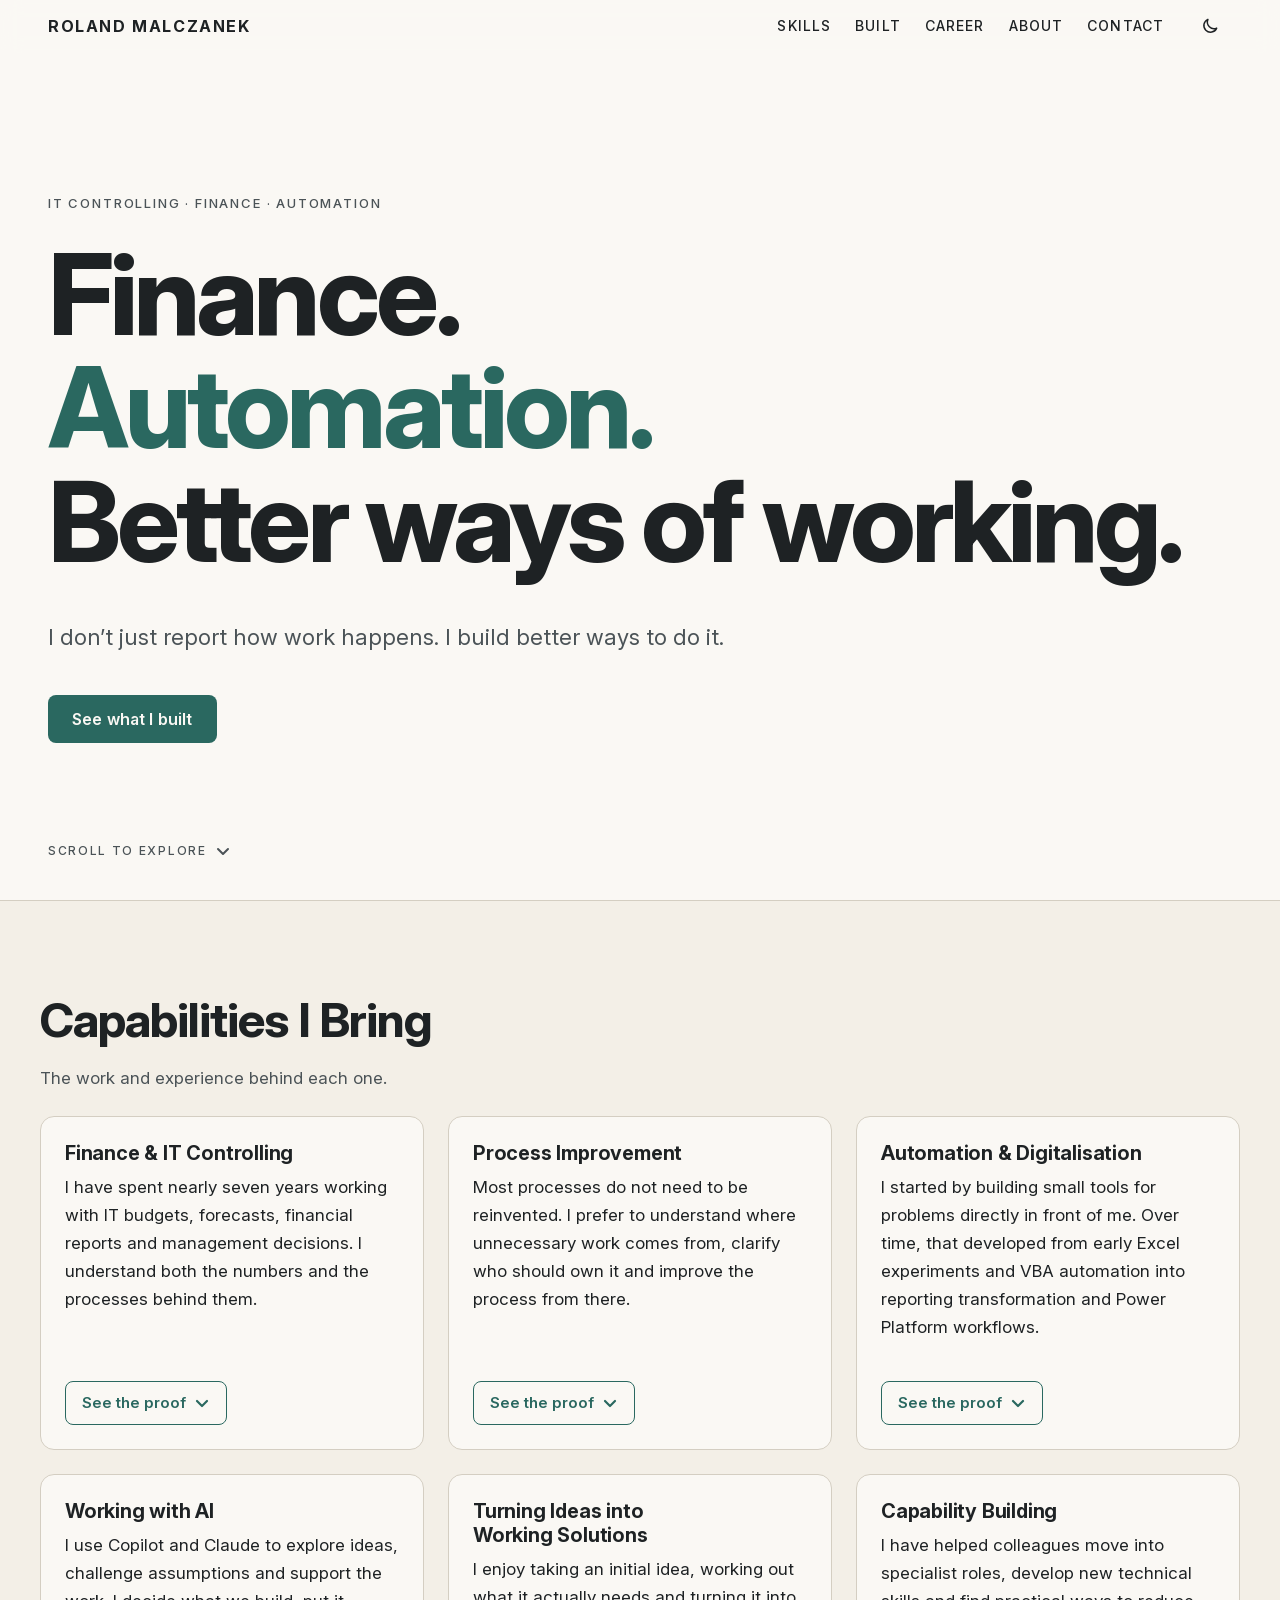
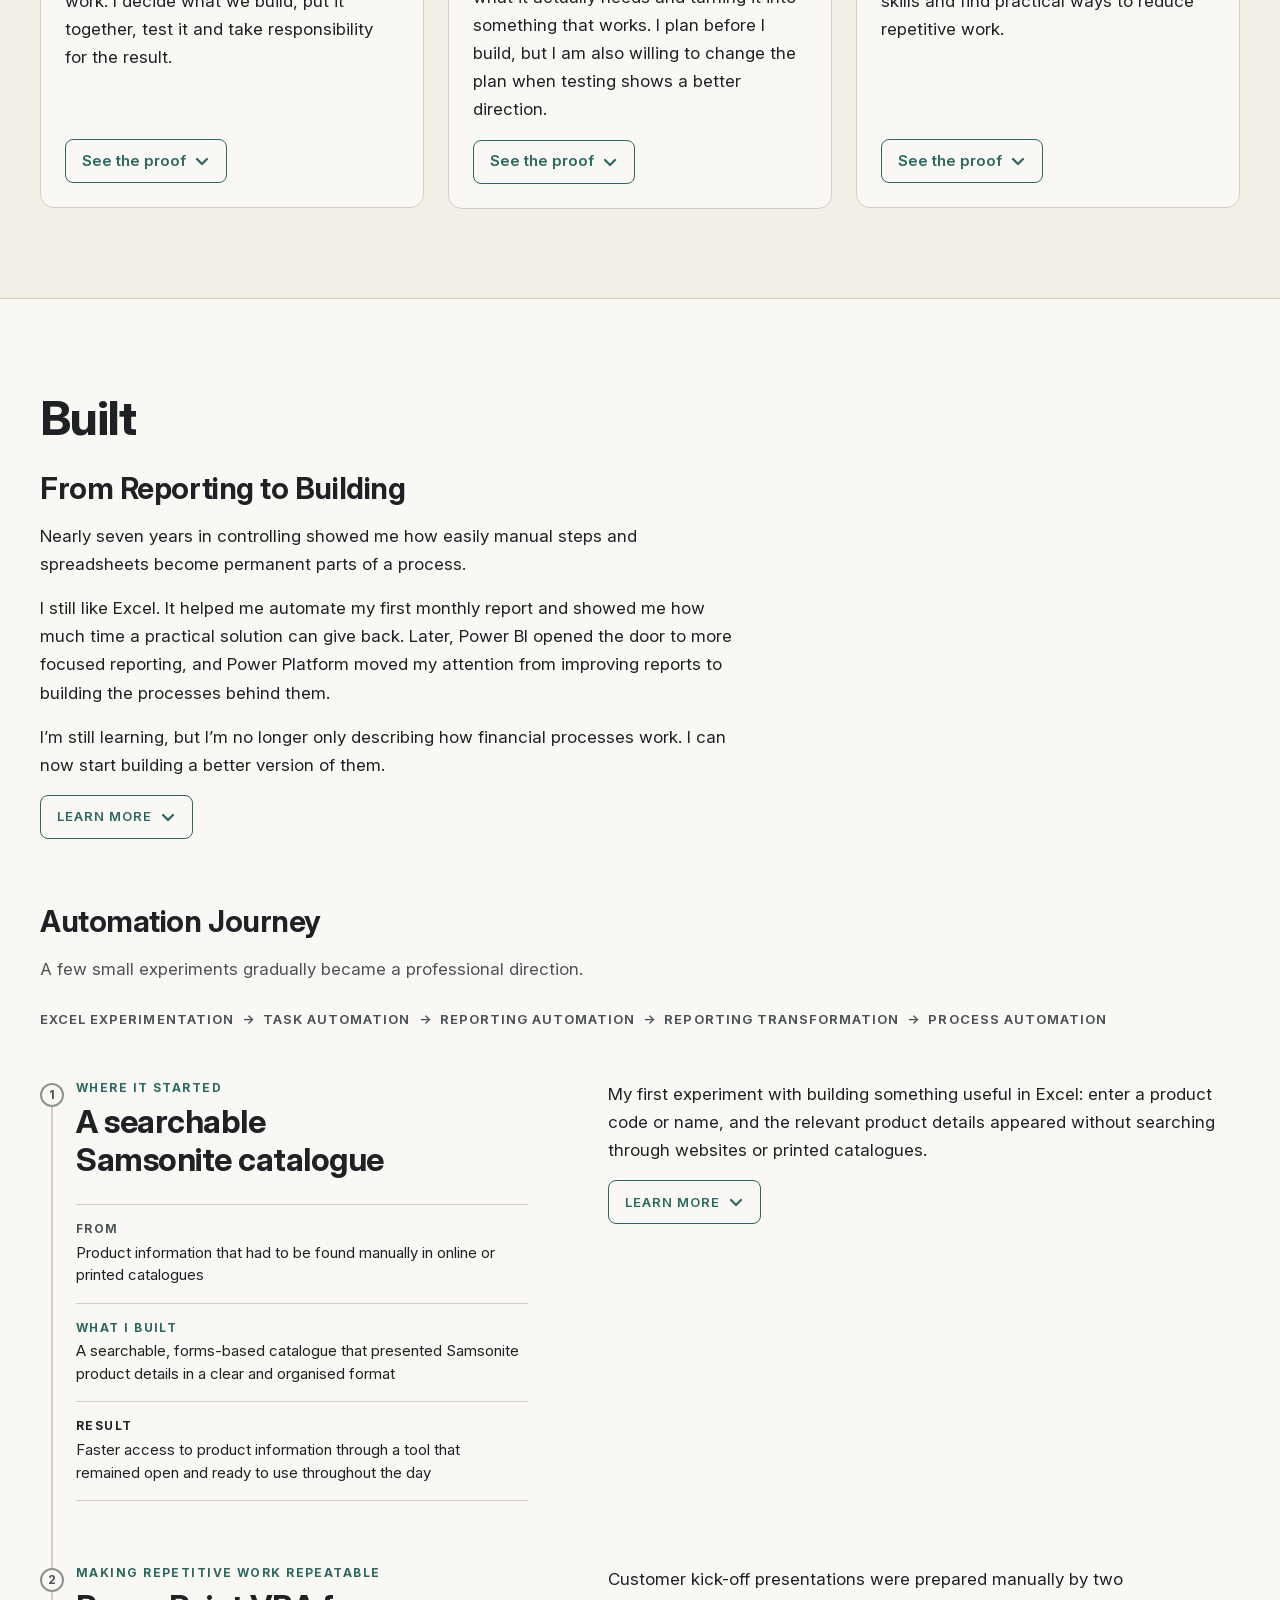
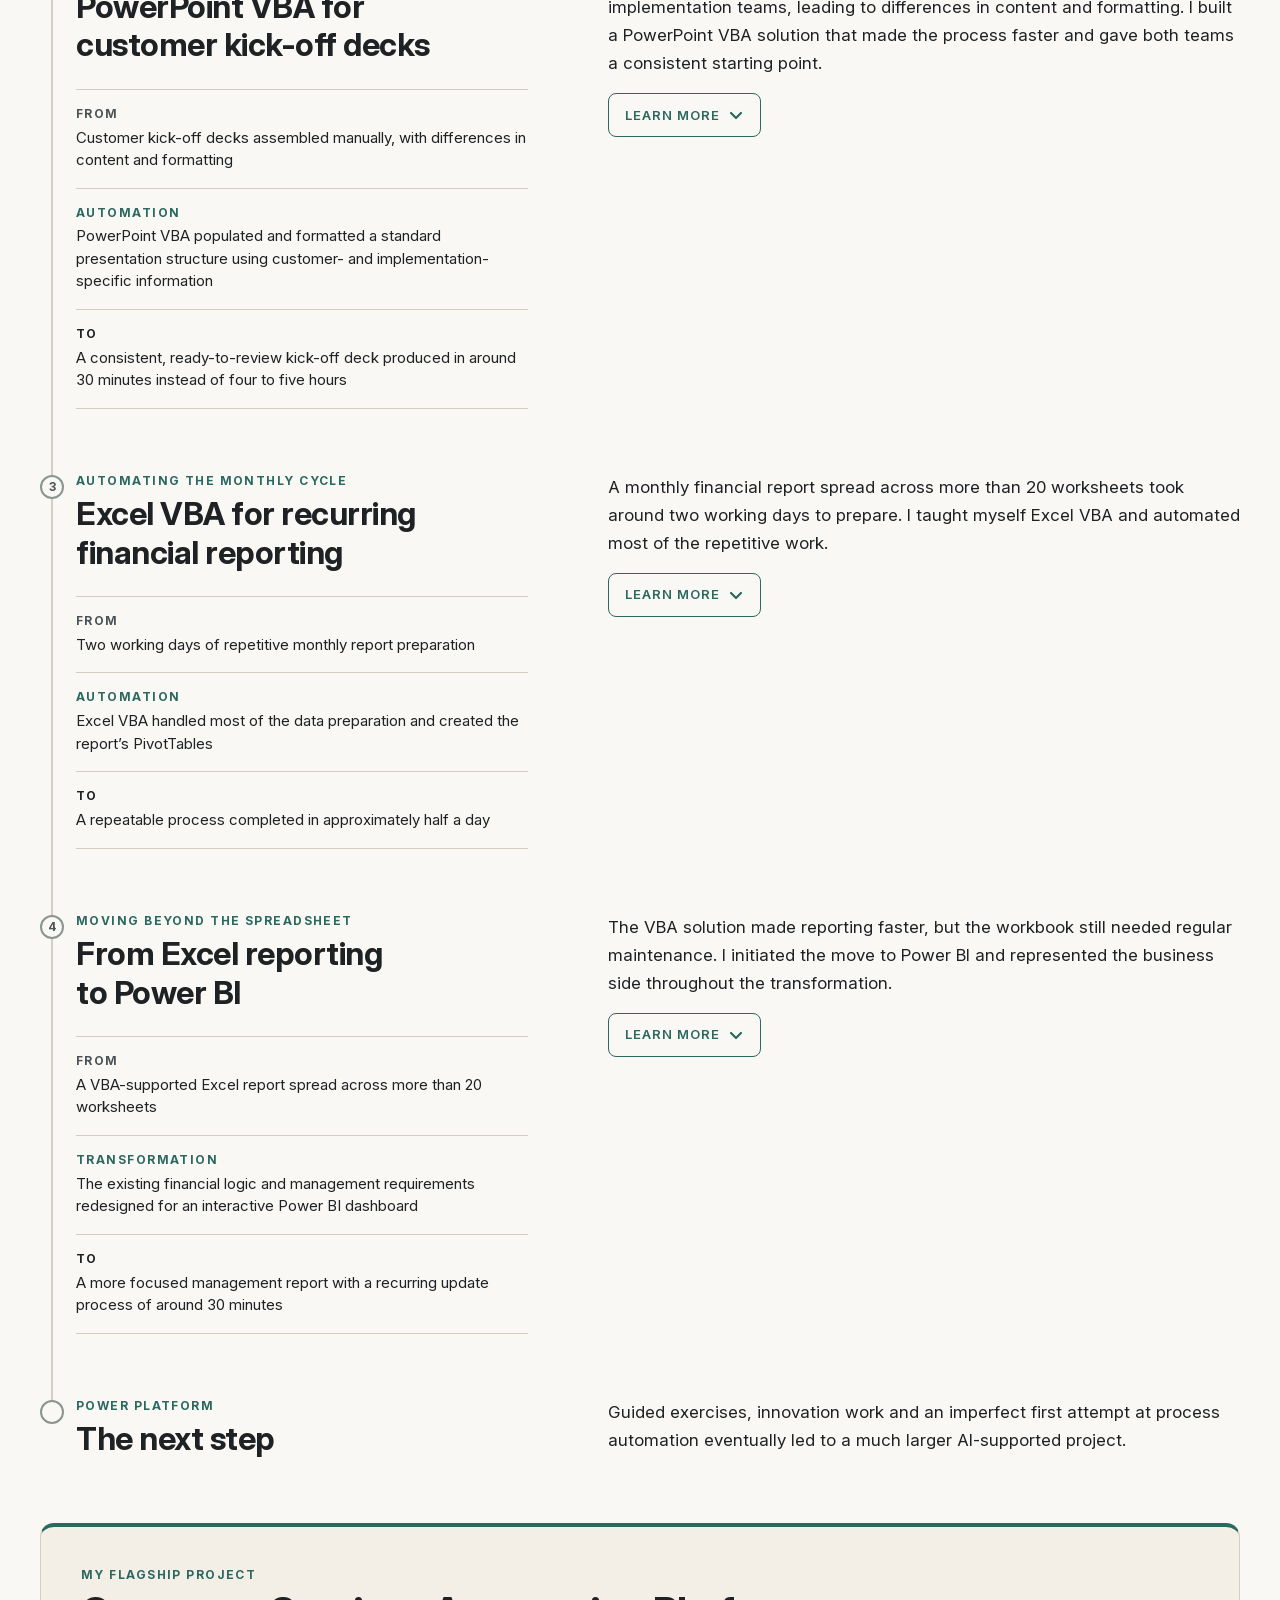
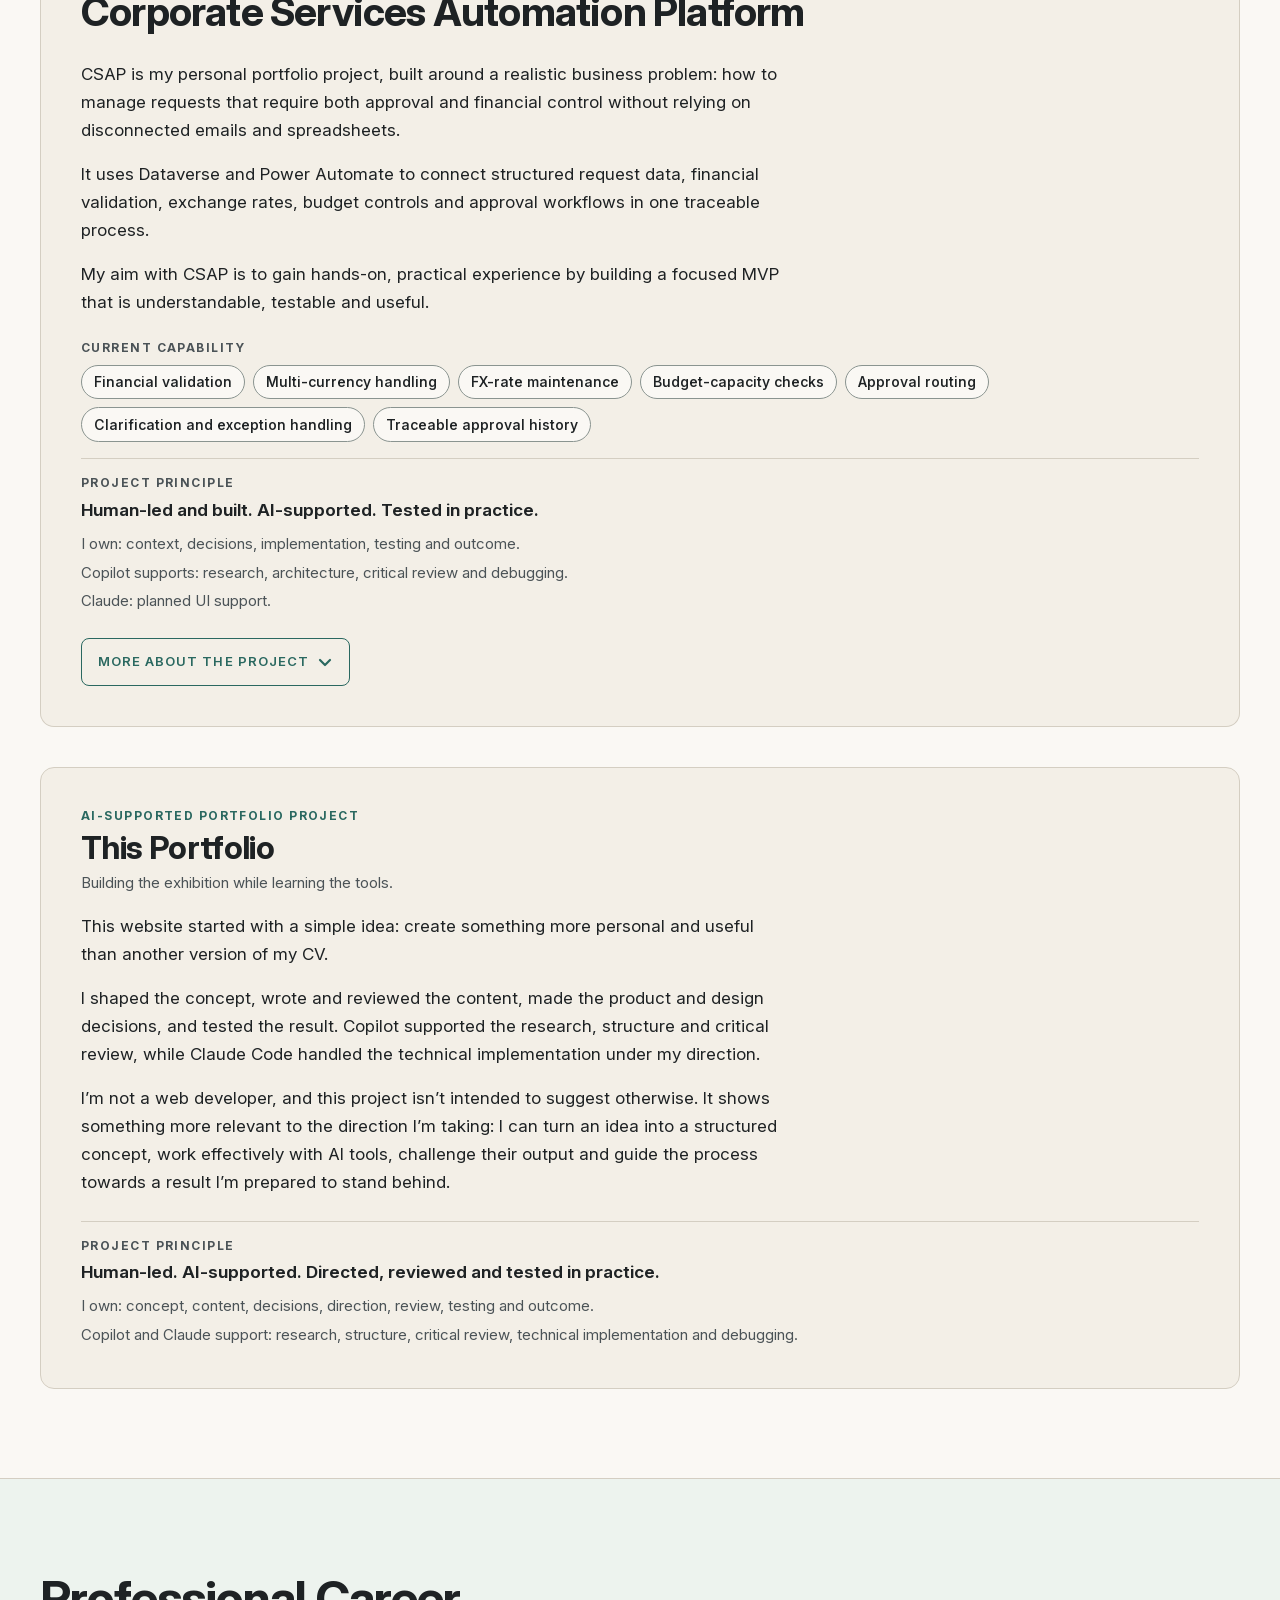
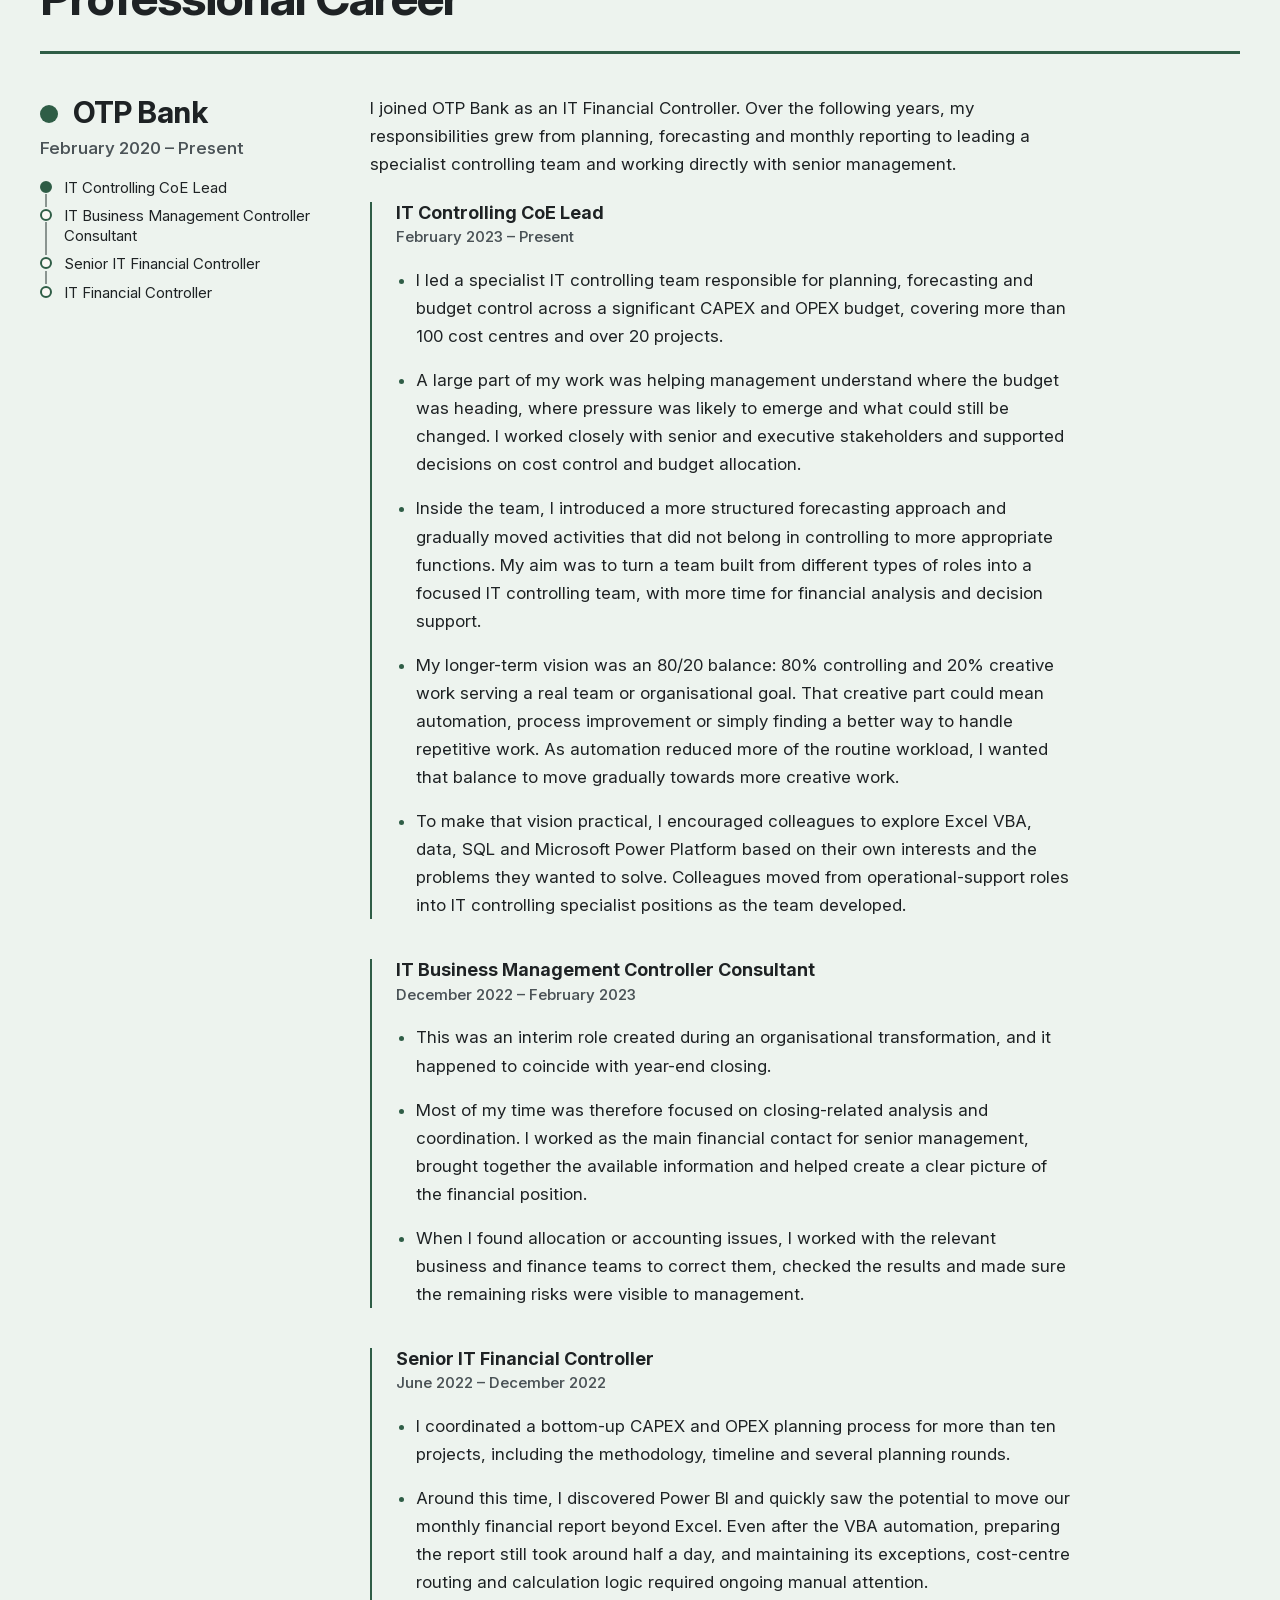
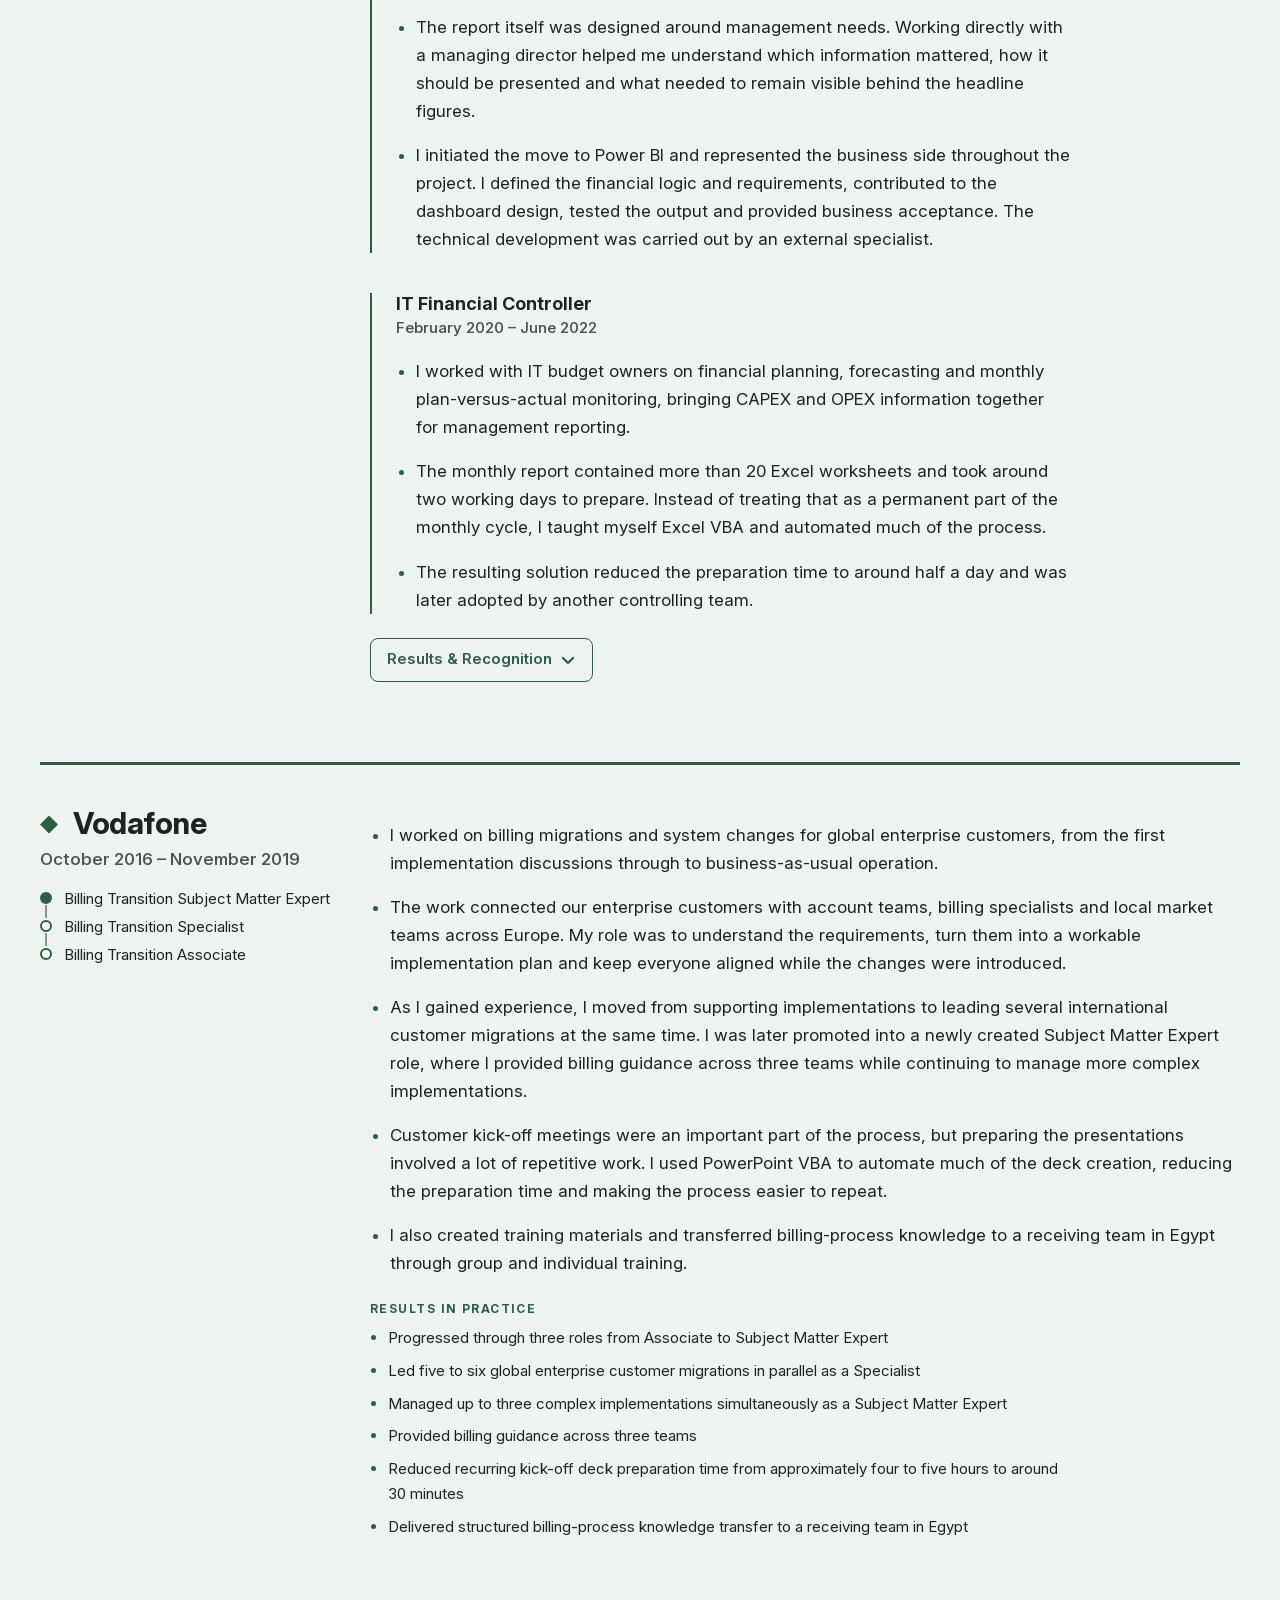
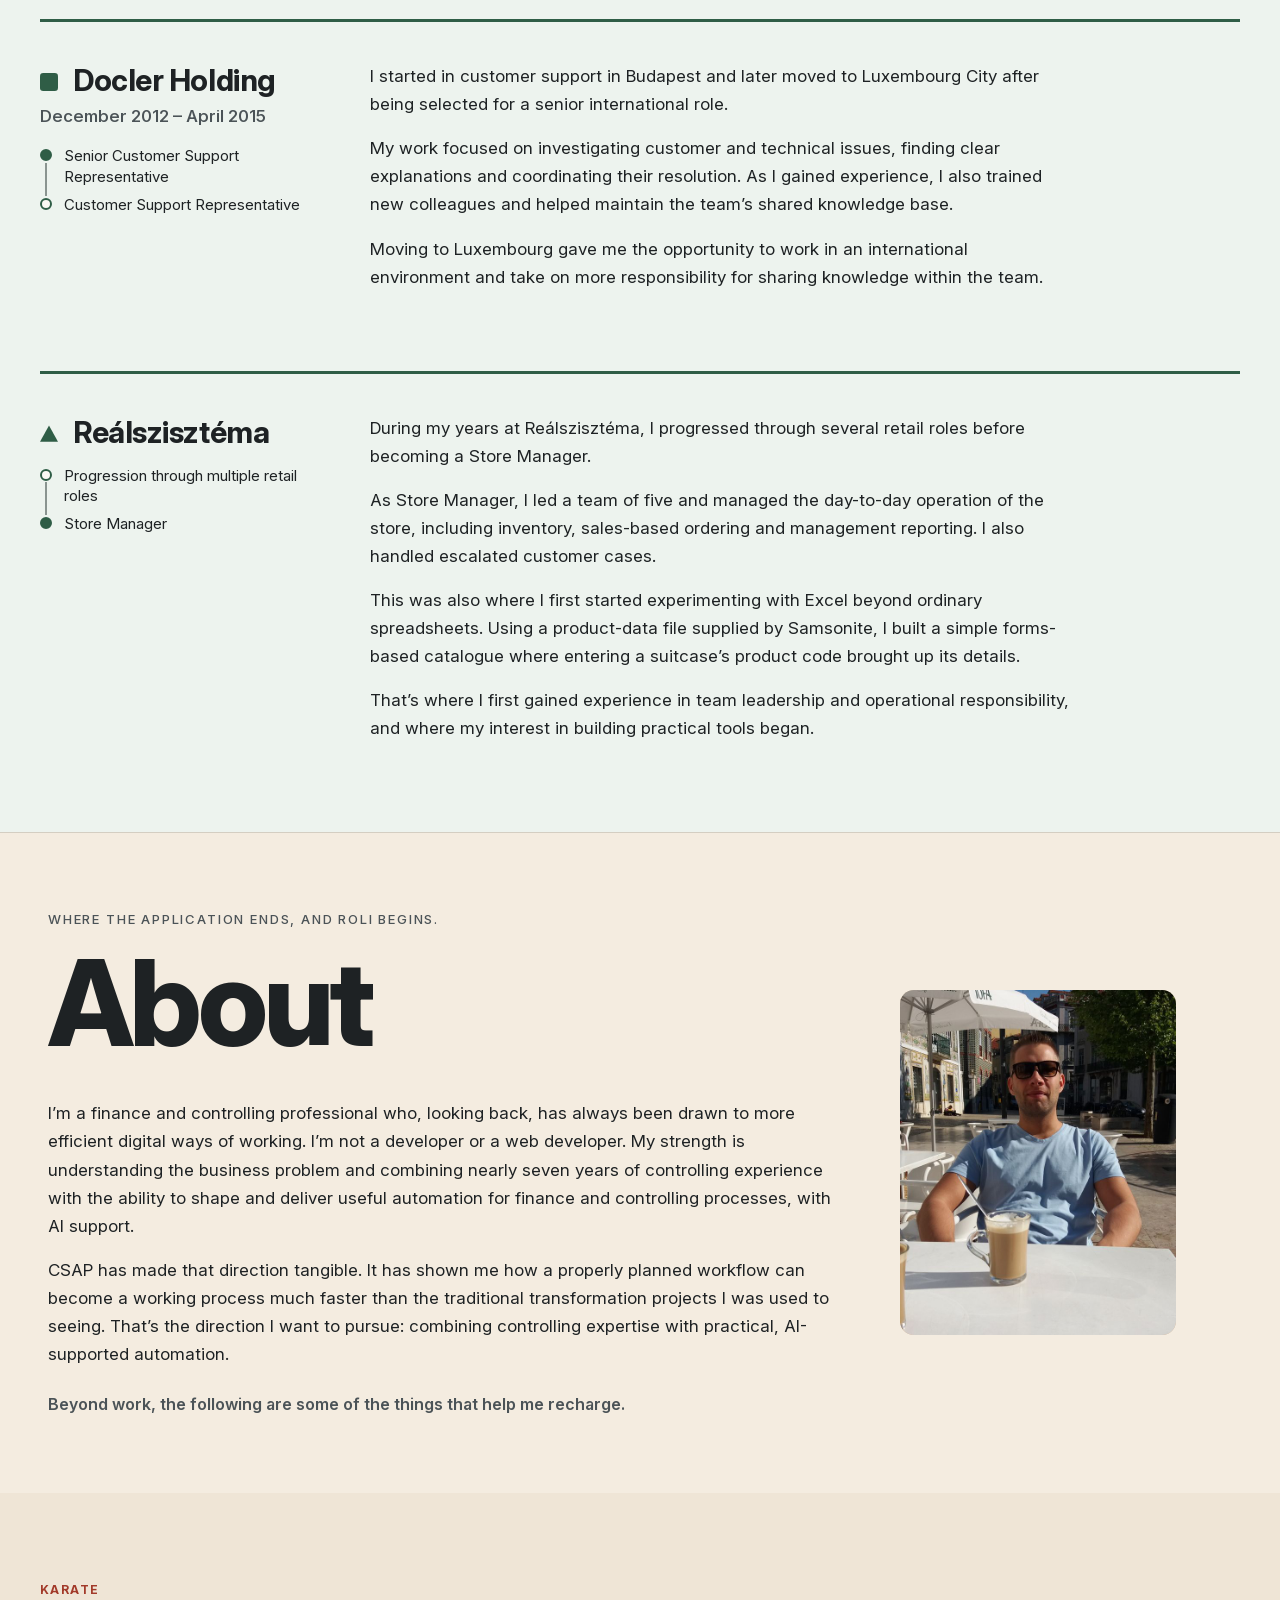
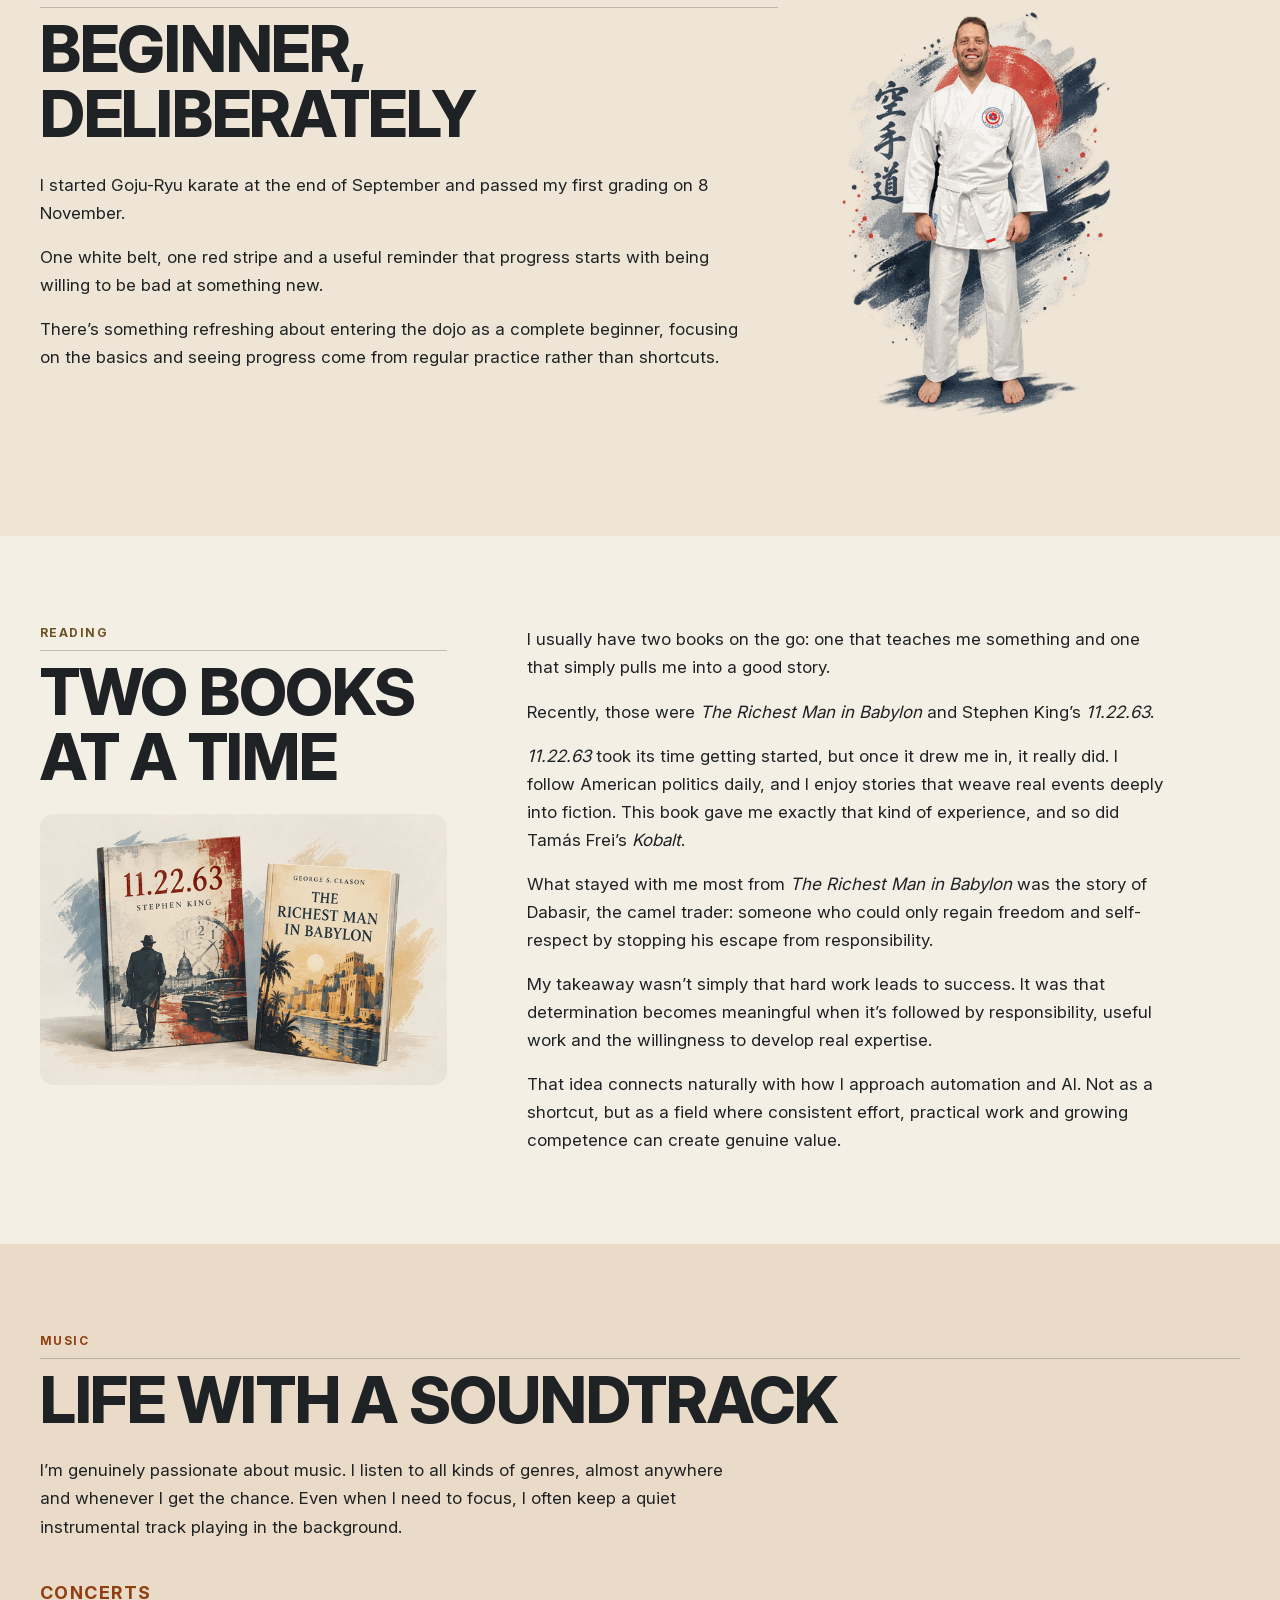
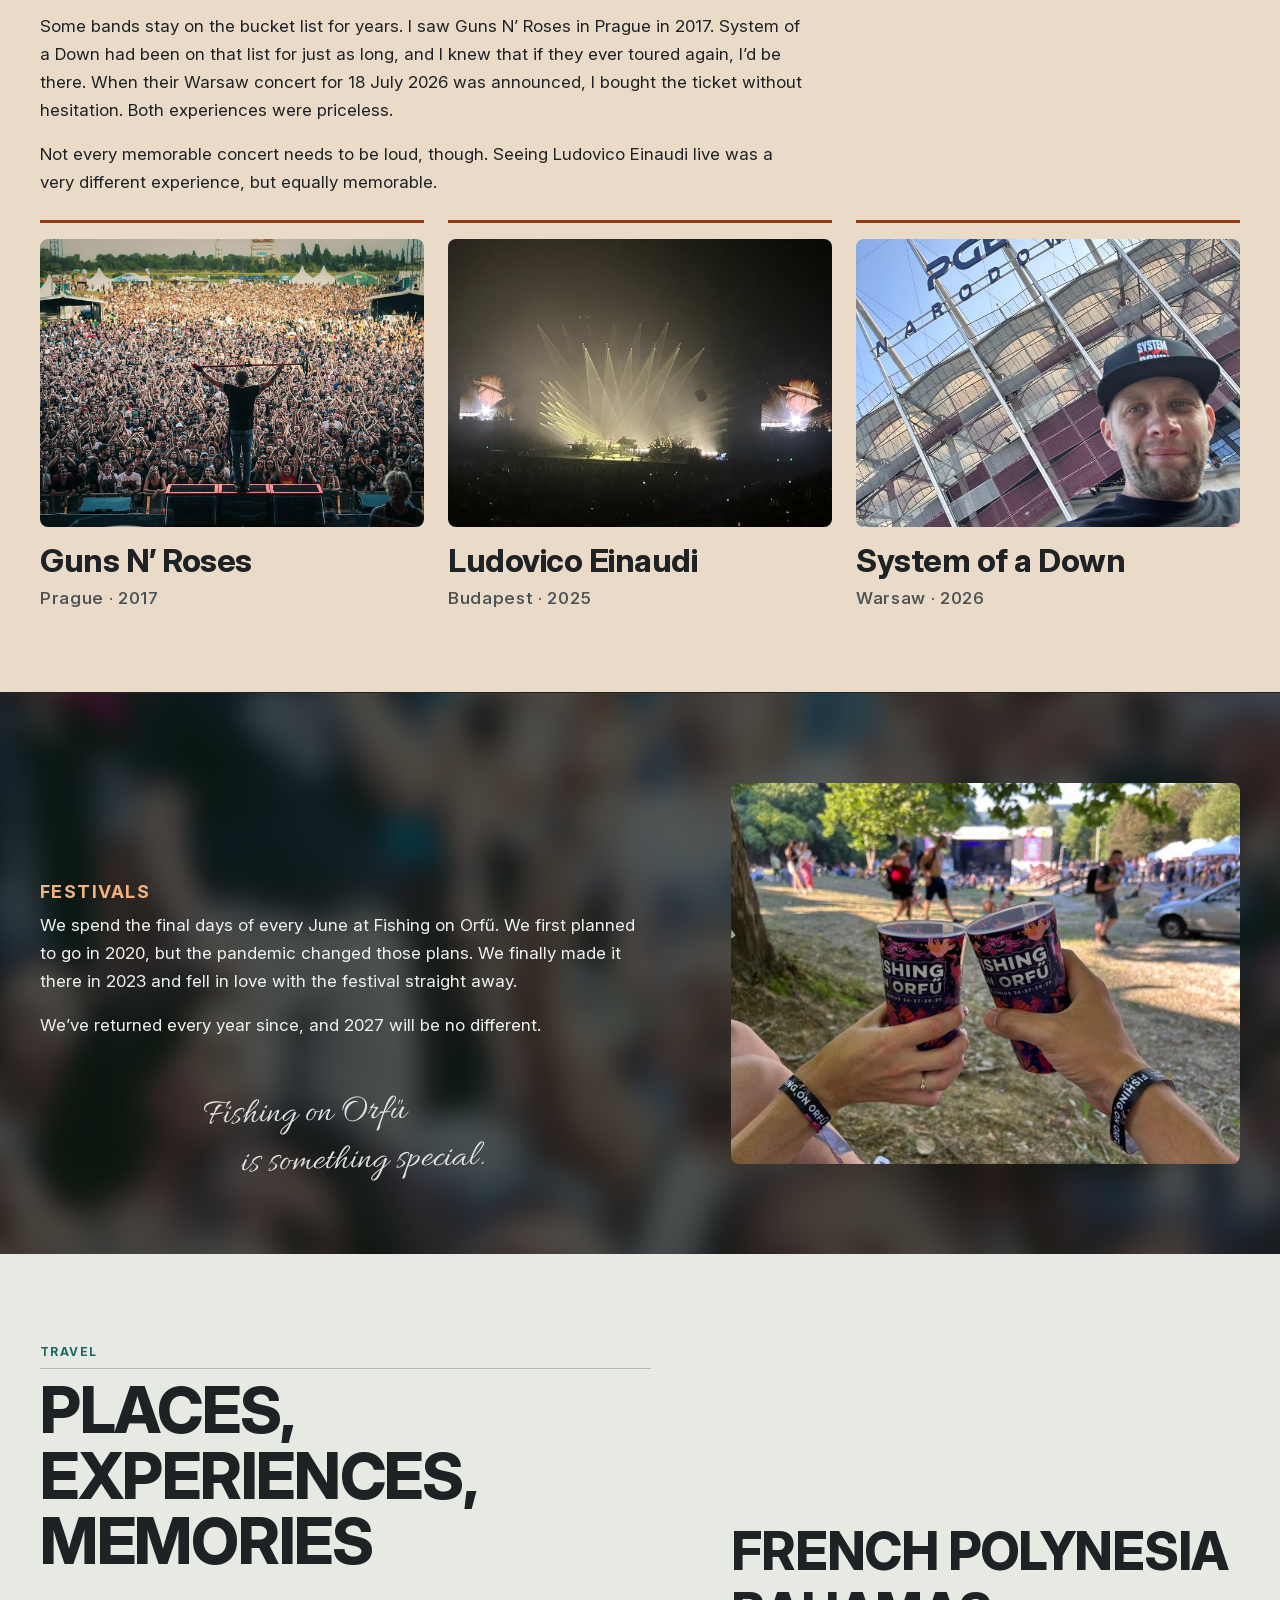
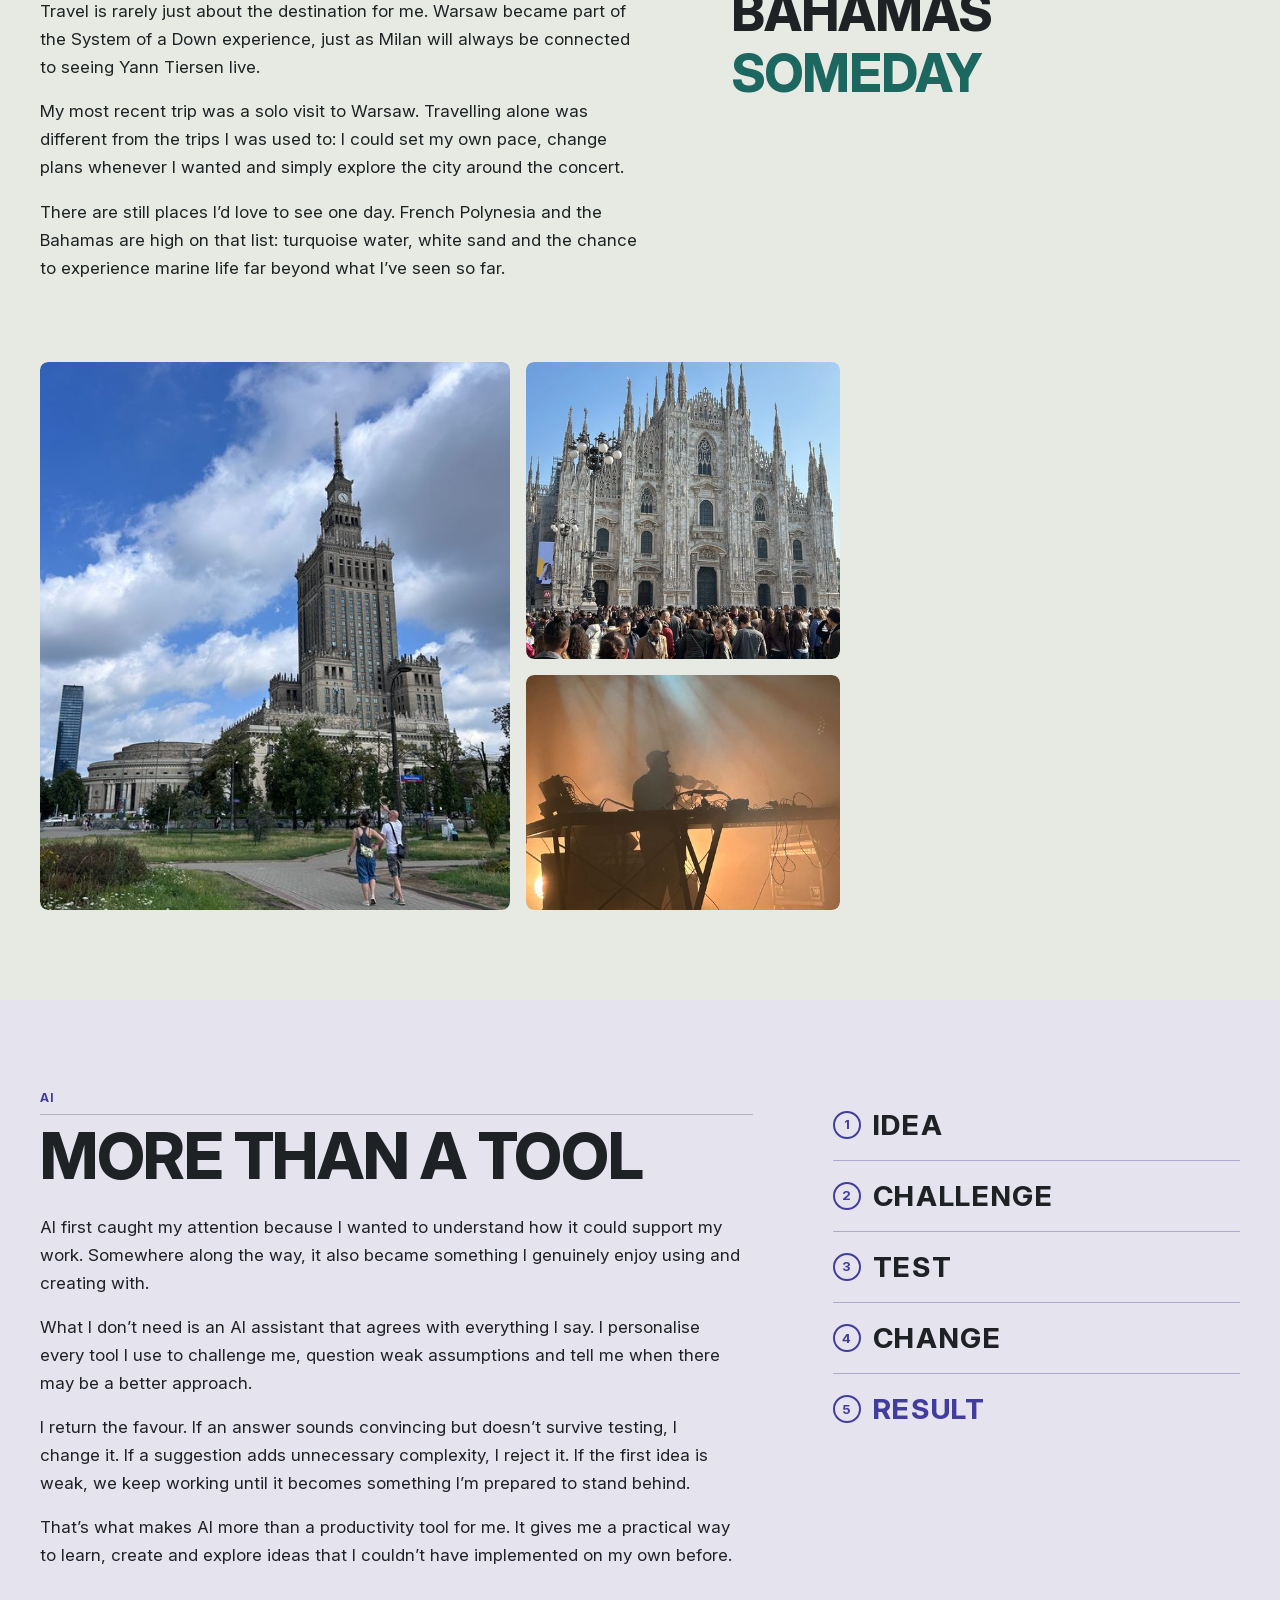
==== commit 013e5f5a: "Add CONTACT and hamburger navigation, social preview image and metadata, desktop Fishing statement s" ====
--- a/en/index.html
+++ b/en/index.html
@@ -5,11 +5,28 @@
 <meta name="viewport" content="width=device-width, initial-scale=1">
 <title>Roland Malczanek – Finance, automation and better ways of working</title>
 <meta name="description" content="Personal portfolio of Roland Malczanek: finance, controlling, process improvement, automation and AI-assisted delivery.">
+<meta property="og:type" content="website">
+<meta property="og:site_name" content="Roland Malczanek">
+<meta property="og:locale" content="en_GB">
+<meta property="og:url" content="https://rolandmalczanek.com/en/">
+<meta property="og:title" content="Roland Malczanek – Finance, automation and better ways of working">
+<meta property="og:description" content="Personal portfolio of Roland Malczanek: finance, controlling, process improvement, automation and AI-assisted delivery.">
+<meta property="og:image" content="https://rolandmalczanek.com/assets/images/social/roland-malczanek-social-preview.png">
+<meta property="og:image:secure_url" content="https://rolandmalczanek.com/assets/images/social/roland-malczanek-social-preview.png">
+<meta property="og:image:type" content="image/png">
+<meta property="og:image:width" content="1200">
+<meta property="og:image:height" content="630">
+<meta property="og:image:alt" content="Roland Malczanek, finance, controlling and practical automation, rolandmalczanek.com">
+<meta name="twitter:card" content="summary_large_image">
+<meta name="twitter:title" content="Roland Malczanek – Finance, automation and better ways of working">
+<meta name="twitter:description" content="Personal portfolio of Roland Malczanek: finance, controlling, process improvement, automation and AI-assisted delivery.">
+<meta name="twitter:image" content="https://rolandmalczanek.com/assets/images/social/roland-malczanek-social-preview.png">
+<meta name="twitter:image:alt" content="Roland Malczanek, finance, controlling and practical automation, rolandmalczanek.com">
 <meta name="color-scheme" content="light dark">
-<link rel="canonical" href="https://rolibuilds.github.io/en/">
-<link rel="alternate" hreflang="en" href="https://rolibuilds.github.io/en/">
-<link rel="alternate" hreflang="hu" href="https://rolibuilds.github.io/hu/">
-<link rel="alternate" hreflang="x-default" href="https://rolibuilds.github.io/en/">
+<link rel="canonical" href="https://rolandmalczanek.com/en/">
+<link rel="alternate" hreflang="en" href="https://rolandmalczanek.com/en/">
+<link rel="alternate" hreflang="hu" href="https://rolandmalczanek.com/hu/">
+<link rel="alternate" hreflang="x-default" href="https://rolandmalczanek.com/en/">
 <link rel="preload" href="../assets/fonts/InterVariable-latin.woff2" as="font" type="font/woff2" crossorigin>
 <script src="../assets/js/theme-init.js"></script>
 <link rel="stylesheet" href="../assets/css/styles.css">
@@ -17,17 +34,20 @@
 </head>
 <body>
 <a class="skip-link" href="#main">Skip to main content</a>
-<header class="site-header">
+<header class="site-header has-menu">
   <div class="wrap wrap--wide header-inner">
     <a class="brand" href="./">ROLAND MALCZANEK</a>
-    <nav aria-label="Main">
-      <ul class="nav-list">
-        <li><a href="#capabilities">SKILLS</a></li><li><a href="#built">BUILT</a></li><li><a href="#career">CAREER</a></li><li><a href="#about">ABOUT</a></li>
-        <!-- Language switch hidden until the Hungarian translation is ready. To restore, uncomment:
-        <li><a class="lang-switch" href="../hu/" hreflang="hu" lang="hu" aria-label="HU – Magyar nyelv">HU</a></li> -->
-        <li><button type="button" class="theme-toggle" data-theme-toggle aria-pressed="false" hidden title="Dark theme"><span class="sr-only">Dark theme</span><svg class="icon-moon" viewBox="0 0 24 24" aria-hidden="true" focusable="false"><path d="M20 14.5A8 8 0 0 1 9.5 4a8 8 0 1 0 10.5 10.5z"/></svg><svg class="icon-sun" viewBox="0 0 24 24" aria-hidden="true" focusable="false"><circle cx="12" cy="12" r="4"/><path d="M12 2v2M12 20v2M4.9 4.9l1.4 1.4M17.7 17.7l1.4 1.4M2 12h2M20 12h2M4.9 19.1l1.4-1.4M17.7 6.3l1.4-1.4"/></svg></button></li>
-      </ul>
-    </nav>
+    <div class="header-end">
+      <nav aria-label="Main" id="site-nav" data-site-nav>
+        <ul class="nav-list">
+          <li><a href="#capabilities">SKILLS</a></li><li><a href="#built">BUILT</a></li><li><a href="#career">CAREER</a></li><li><a href="#about">ABOUT</a></li><li><a href="#contact">CONTACT</a></li>
+          <!-- Language switch hidden until the Hungarian translation is ready. To restore, uncomment:
+          <li><a class="lang-switch" href="../hu/" hreflang="hu" lang="hu" aria-label="HU – Magyar nyelv">HU</a></li> -->
+        </ul>
+      </nav>
+      <button type="button" class="theme-toggle" data-theme-toggle aria-pressed="false" hidden title="Dark theme"><span class="sr-only">Dark theme</span><svg class="icon-moon" viewBox="0 0 24 24" aria-hidden="true" focusable="false"><path d="M20 14.5A8 8 0 0 1 9.5 4a8 8 0 1 0 10.5 10.5z"/></svg><svg class="icon-sun" viewBox="0 0 24 24" aria-hidden="true" focusable="false"><circle cx="12" cy="12" r="4"/><path d="M12 2v2M12 20v2M4.9 4.9l1.4 1.4M17.7 17.7l1.4 1.4M2 12h2M20 12h2M4.9 19.1l1.4-1.4M17.7 6.3l1.4-1.4"/></svg></button>
+      <button type="button" class="nav-toggle" data-nav-toggle aria-controls="site-nav" aria-expanded="false" aria-label="Open navigation" hidden><span class="nav-toggle__bars" aria-hidden="true"></span></button>
+    </div>
   </div>
 </header>
 <main id="main">
--- a/assets/css/styles.css
+++ b/assets/css/styles.css
@@ -193,6 +193,53 @@
   .nav-list a { font-size: .75rem; letter-spacing: .05em; }
   .nav-list .lang-switch { padding-inline: .5rem; }
   .theme-toggle { width: 2.5rem; }
+}
+/* Header with collapsible navigation (en markup: .has-menu). Inline from 64rem; below that, JS users get a hamburger and a dropdown panel. Without JS the inline list remains. */
+.has-menu .header-end { display: flex; align-items: center; gap: 0 var(--space-3); }
+.has-menu .nav-toggle { display: none; }
+.has-menu .nav-backdrop { display: none; }
+@media (max-width: 40rem) {
+  .has-menu .header-end { width: 100%; }
+  .has-menu .header-end nav { flex: 1 1 auto; }
+  .has-menu .theme-toggle { width: 2.5rem; }
+}
+@media (max-width: 63.99rem) {
+  .js { --header-h: 3.8125rem; }
+  .js .has-menu .header-inner { flex-wrap: nowrap; }
+  .js .has-menu .header-end { width: auto; margin-left: auto; gap: 0 .25rem; }
+  .js .has-menu .header-end nav {
+    position: absolute; top: 100%; left: 0; right: 0; z-index: 2; flex: none;
+    background: var(--color-bg); border-bottom: 1px solid var(--color-border);
+    box-shadow: 0 .75rem 1.5rem -1rem rgba(0, 0, 0, .35);
+    visibility: hidden; opacity: 0; transform: translateY(-.375rem);
+    transition: opacity var(--dur) var(--ease), transform var(--dur) var(--ease), visibility 0s linear var(--dur);
+  }
+  .js .has-menu.is-menu-open .header-end nav { visibility: visible; opacity: 1; transform: none; transition-delay: 0s; }
+  .js .has-menu .nav-list { flex-direction: column; flex-wrap: nowrap; align-items: stretch; gap: 0; width: min(100%, 75rem); margin-inline: auto; padding: .25rem var(--space-2) .5rem; }
+  .js .has-menu .nav-list li + li { border-top: 1px solid var(--color-border); }
+  .js .has-menu .nav-list a { display: flex; min-height: 3.25rem; font-size: .9375rem; letter-spacing: .08em; }
+  .js .has-menu .nav-toggle {
+    display: inline-flex; align-items: center; justify-content: center; width: 2.75rem; min-height: 2.75rem; padding: 0;
+    background: none; border: 0; border-radius: var(--radius-sm); color: var(--color-text); cursor: pointer;
+  }
+  .js .has-menu .nav-toggle[hidden] { display: none; }
+  .js .has-menu .nav-toggle:hover { color: var(--color-accent); }
+  .nav-toggle__bars, .nav-toggle__bars::before, .nav-toggle__bars::after {
+    display: block; width: 1.25rem; height: 2px; background: currentColor; border-radius: 1px;
+    transition: transform var(--dur) var(--ease), background-color var(--dur) var(--ease);
+  }
+  .nav-toggle__bars { position: relative; }
+  .nav-toggle__bars::before, .nav-toggle__bars::after { content: ""; position: absolute; left: 0; }
+  .nav-toggle__bars::before { top: -.375rem; }
+  .nav-toggle__bars::after { top: .375rem; }
+  .is-menu-open .nav-toggle__bars { background: transparent; }
+  .is-menu-open .nav-toggle__bars::before { transform: translateY(.375rem) rotate(45deg); }
+  .is-menu-open .nav-toggle__bars::after { transform: translateY(-.375rem) rotate(-45deg); }
+  .js .has-menu .nav-backdrop { display: block; position: absolute; top: 100%; left: 0; right: 0; height: 100vh; z-index: 1; background: rgba(0, 0, 0, .28); opacity: 0; visibility: hidden; transition: opacity var(--dur) var(--ease), visibility 0s linear var(--dur); }
+  .js .has-menu.is-menu-open .nav-backdrop { opacity: 1; visibility: visible; transition-delay: 0s; }
+}
+@media (prefers-reduced-motion: reduce) {
+  .has-menu .header-end nav, .nav-backdrop, .nav-toggle__bars, .nav-toggle__bars::before, .nav-toggle__bars::after { transition: none !important; }
 }
 .theme-toggle .icon-sun { display: none; }
 .theme-toggle[aria-pressed="true"] .icon-sun { display: block; }
@@ -651,13 +698,17 @@
 .fest:has(.fest__bg)::after { content: ""; position: absolute; inset: 0; z-index: -1; background: rgba(12, 20, 18, .66); }
 .fest .prose { max-width: 40rem; margin-top: .5rem; }
 /* Closing statement: Allura at regular weight, plain white, handwritten-note feel. Two lines with an offset second line and a slight tilt on wide screens; natural wrapping and no tilt on narrow ones. */
-.fest__sign { max-width: 40rem; margin-top: var(--space-4); font-family: "Allura", cursive; font-weight: 400; font-style: normal; font-synthesis: none; font-size: clamp(1.75rem, 1.3rem + 1.5vw, 2.5rem); line-height: 1.2; color: #fff; opacity: .9; text-decoration: none; transform-origin: left center; }
+.fest__sign { max-width: 40rem; margin-top: var(--space-4); font-family: "Allura", cursive; font-weight: 400; font-style: normal; font-synthesis: none; font-size: clamp(1.5rem, 1.15rem + 1.2vw, 2.125rem); line-height: 1.2; color: #fff; opacity: .85; text-decoration: none; width: fit-content; margin-inline: auto; text-align: center; transform-origin: center; }
 @media (min-width: 40rem) { .fest__sign { transform: rotate(-.75deg); } }
 @media (min-width: 56rem) {
-  .fest__sign { transform: rotate(-1.5deg); }
+  .fest__sign { position: relative; top: var(--space-3); margin-block: 0 -2.4em; transform: translateX(-.011em) rotate(-1.5deg); text-align: left; }
   .fest__sign span { display: block; }
   .fest__sign span + span { margin-left: 2.25rem; transform: translateY(.12em); }
 }
+/* Wide columns: the paragraph no longer ends on a second line, so one body line of space keeps the note where it sat. */
+@media (min-width: 63.875rem) { .fest__sign { margin-top: 1.75rem; } }
+@media (min-width: 73rem) { .fest__sign { font-size: clamp(2.25rem, 1.71rem + .74vw, 2.375rem); } }
+@media (min-width: 56rem) and (max-width: 61.99rem) { .fest__inner:has(.fest__sign) { padding-bottom: var(--space-4); } }
 .fest__inner { display: grid; gap: var(--space-4); align-items: center; }
 @media (min-width: 56rem) { .fest__inner:has(.fest__photo) { grid-template-columns: minmax(0, 6fr) minmax(0, 5fr); gap: var(--space-5); } }
 .fest__photo img { border-radius: var(--radius-sm); }
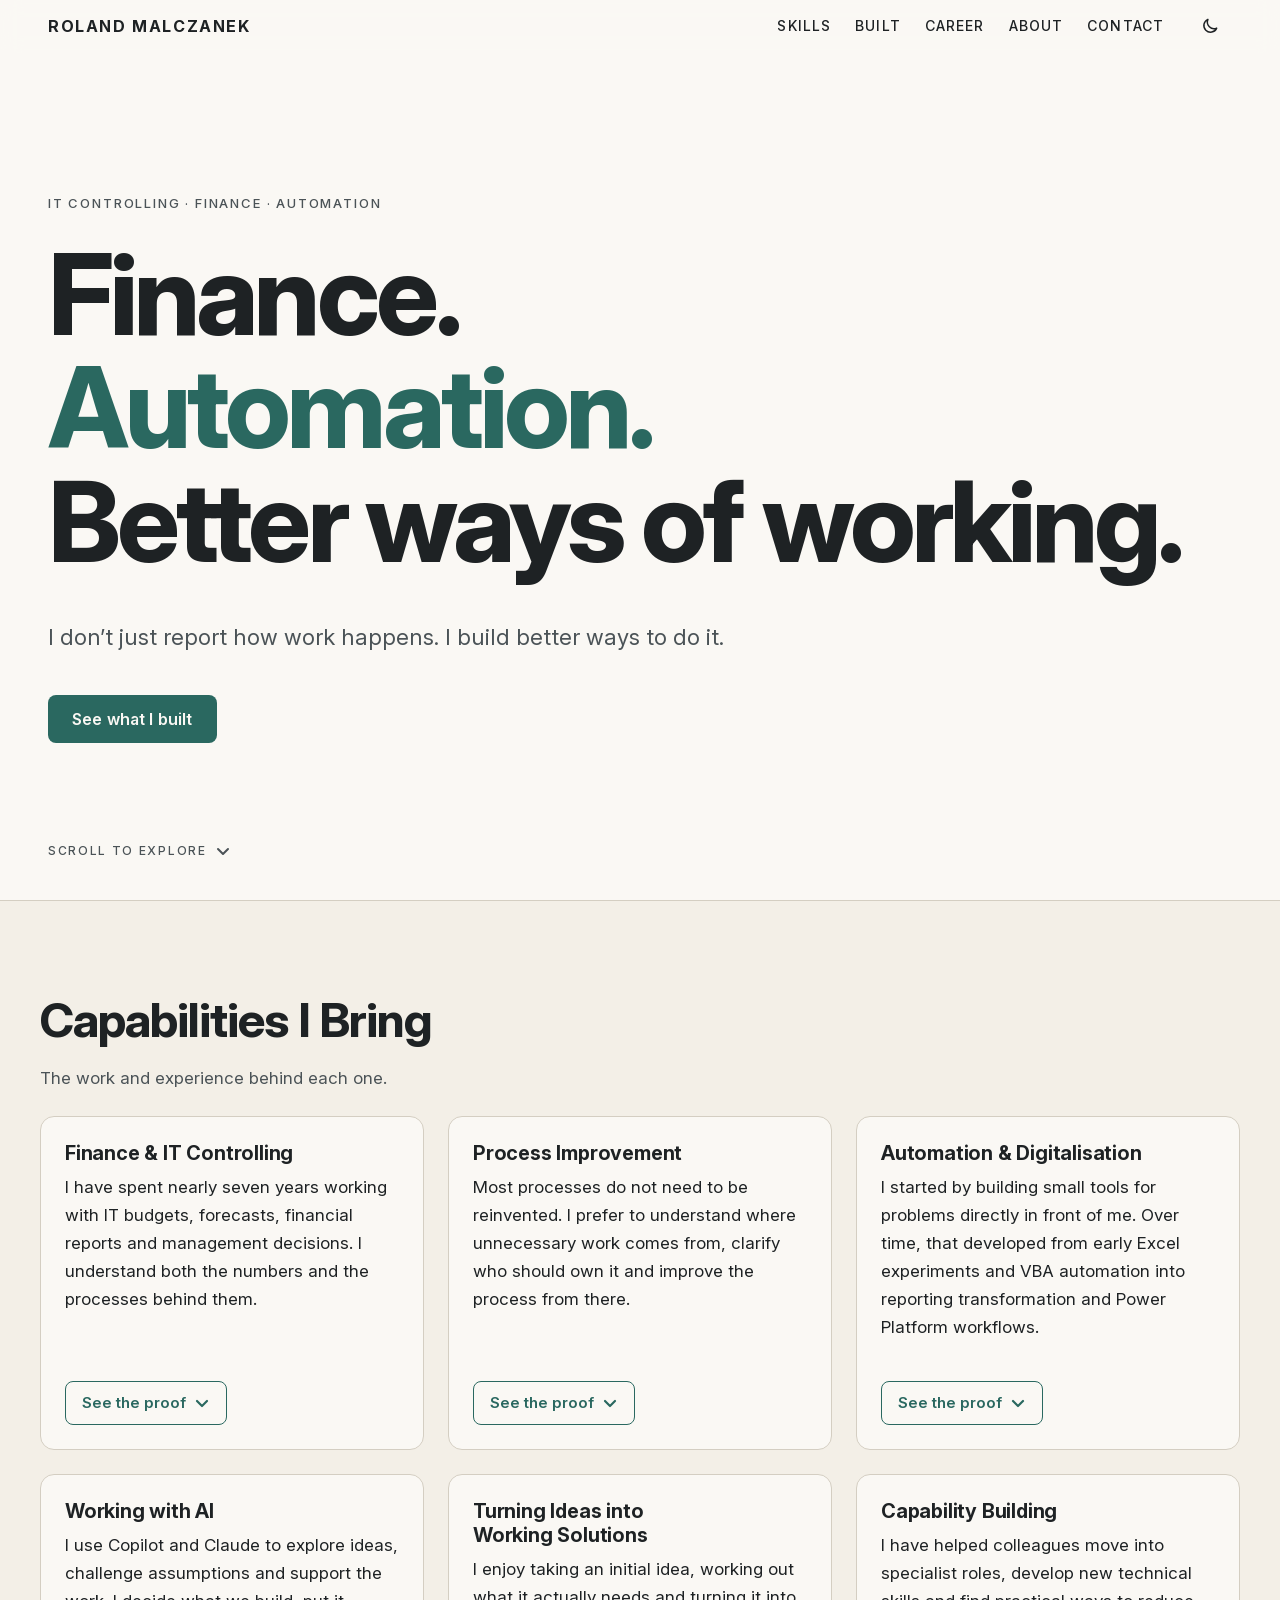
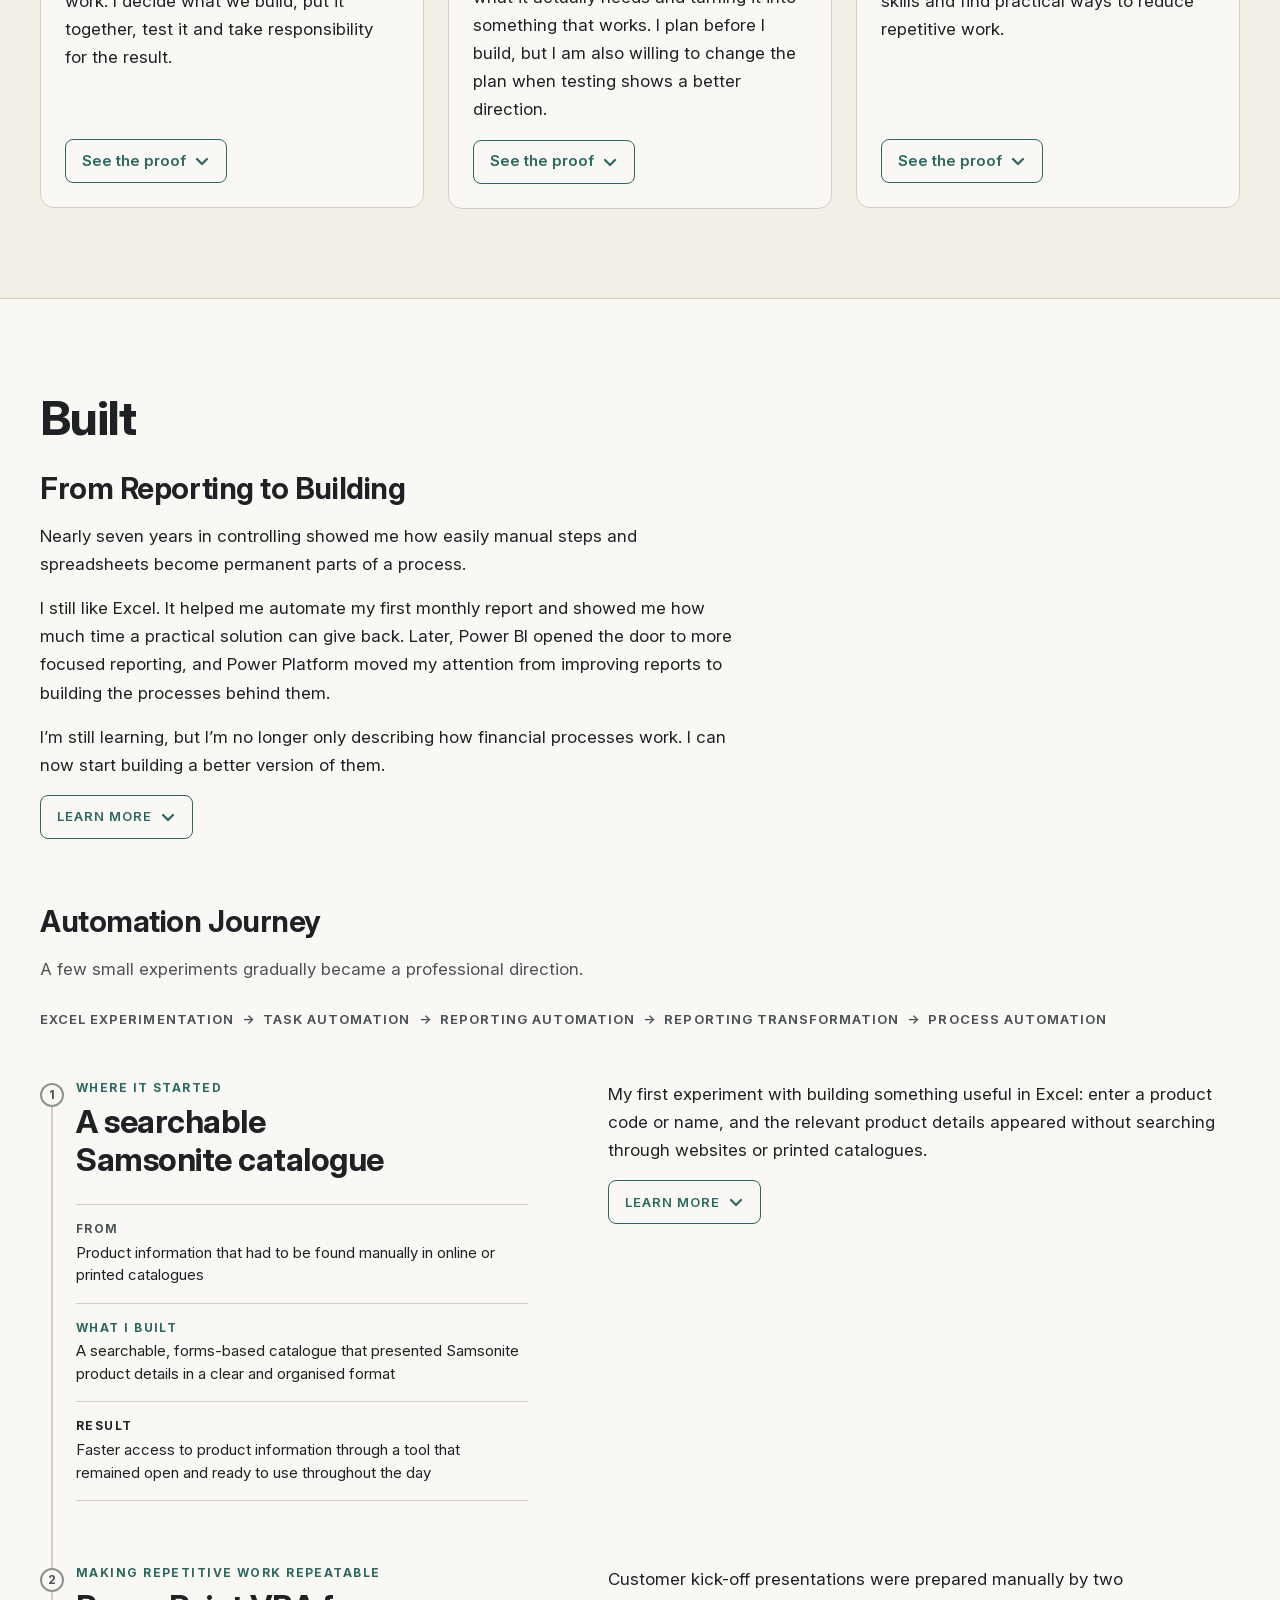
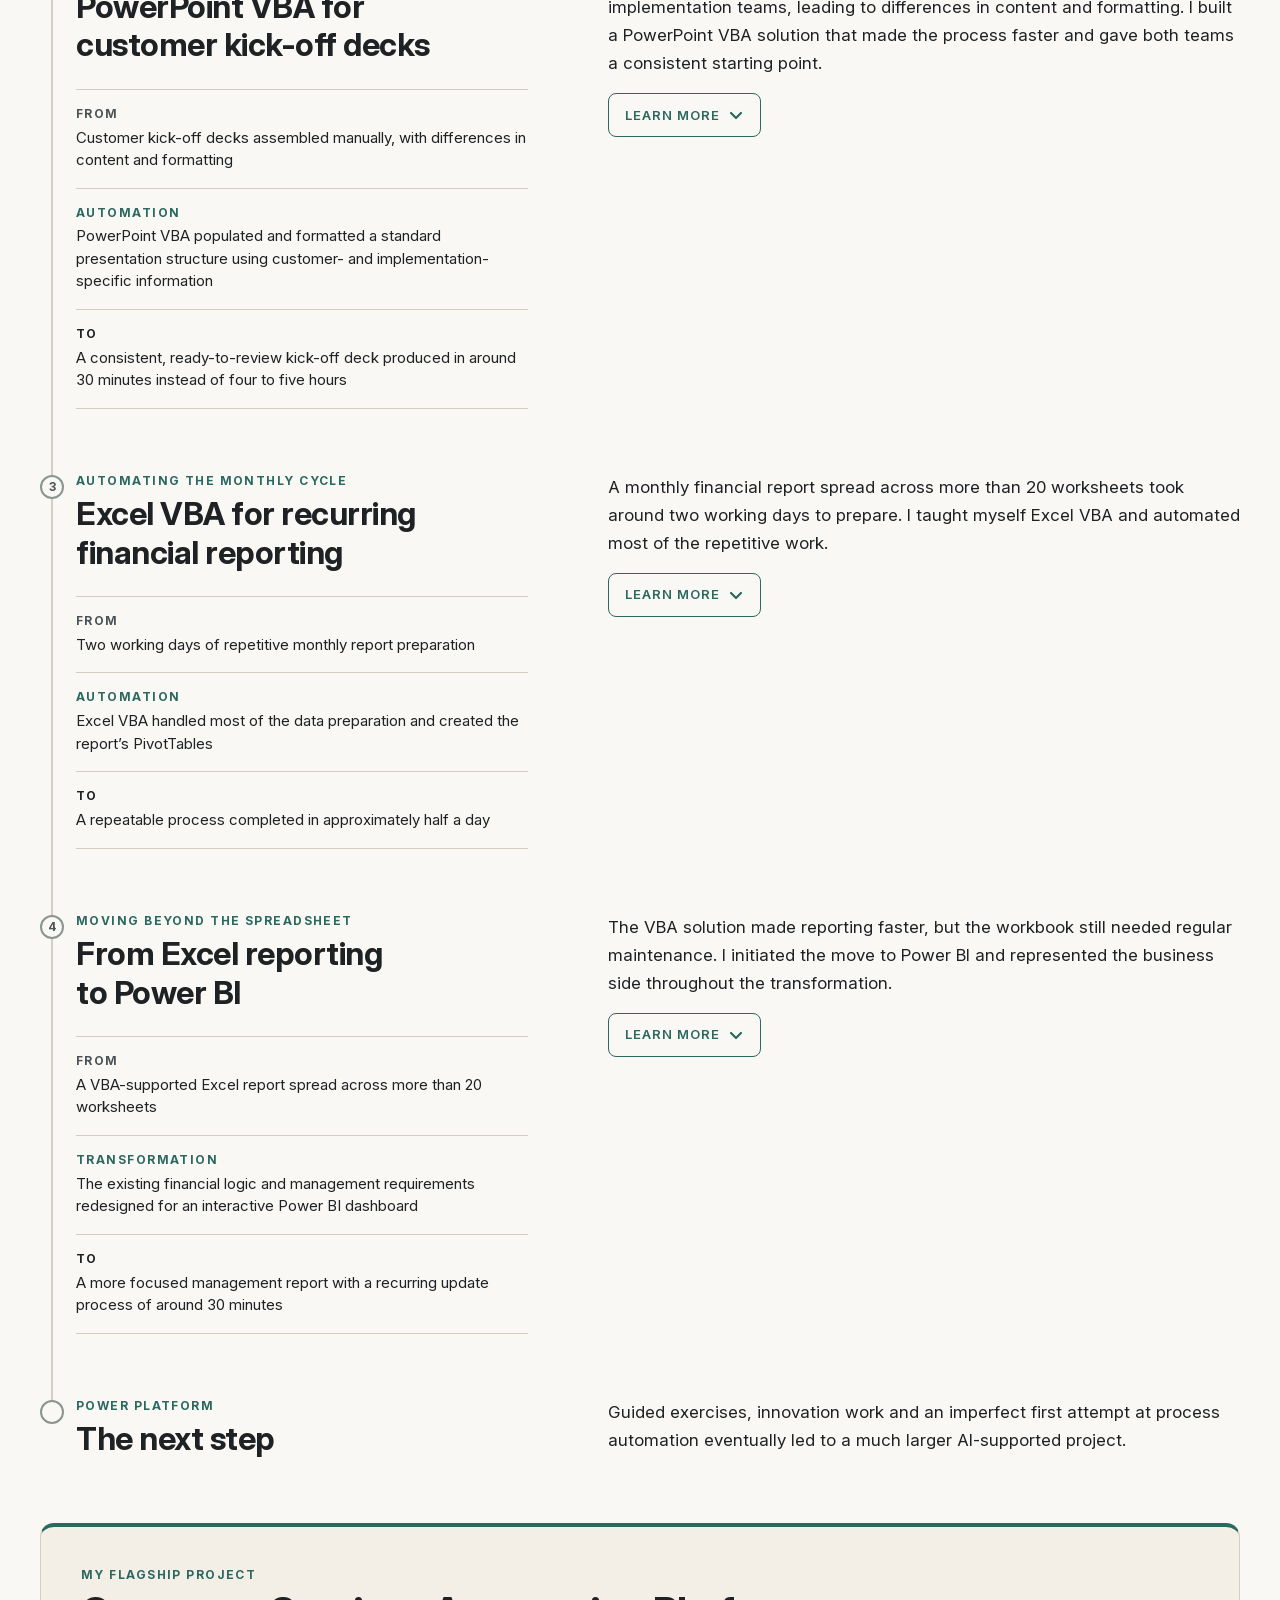
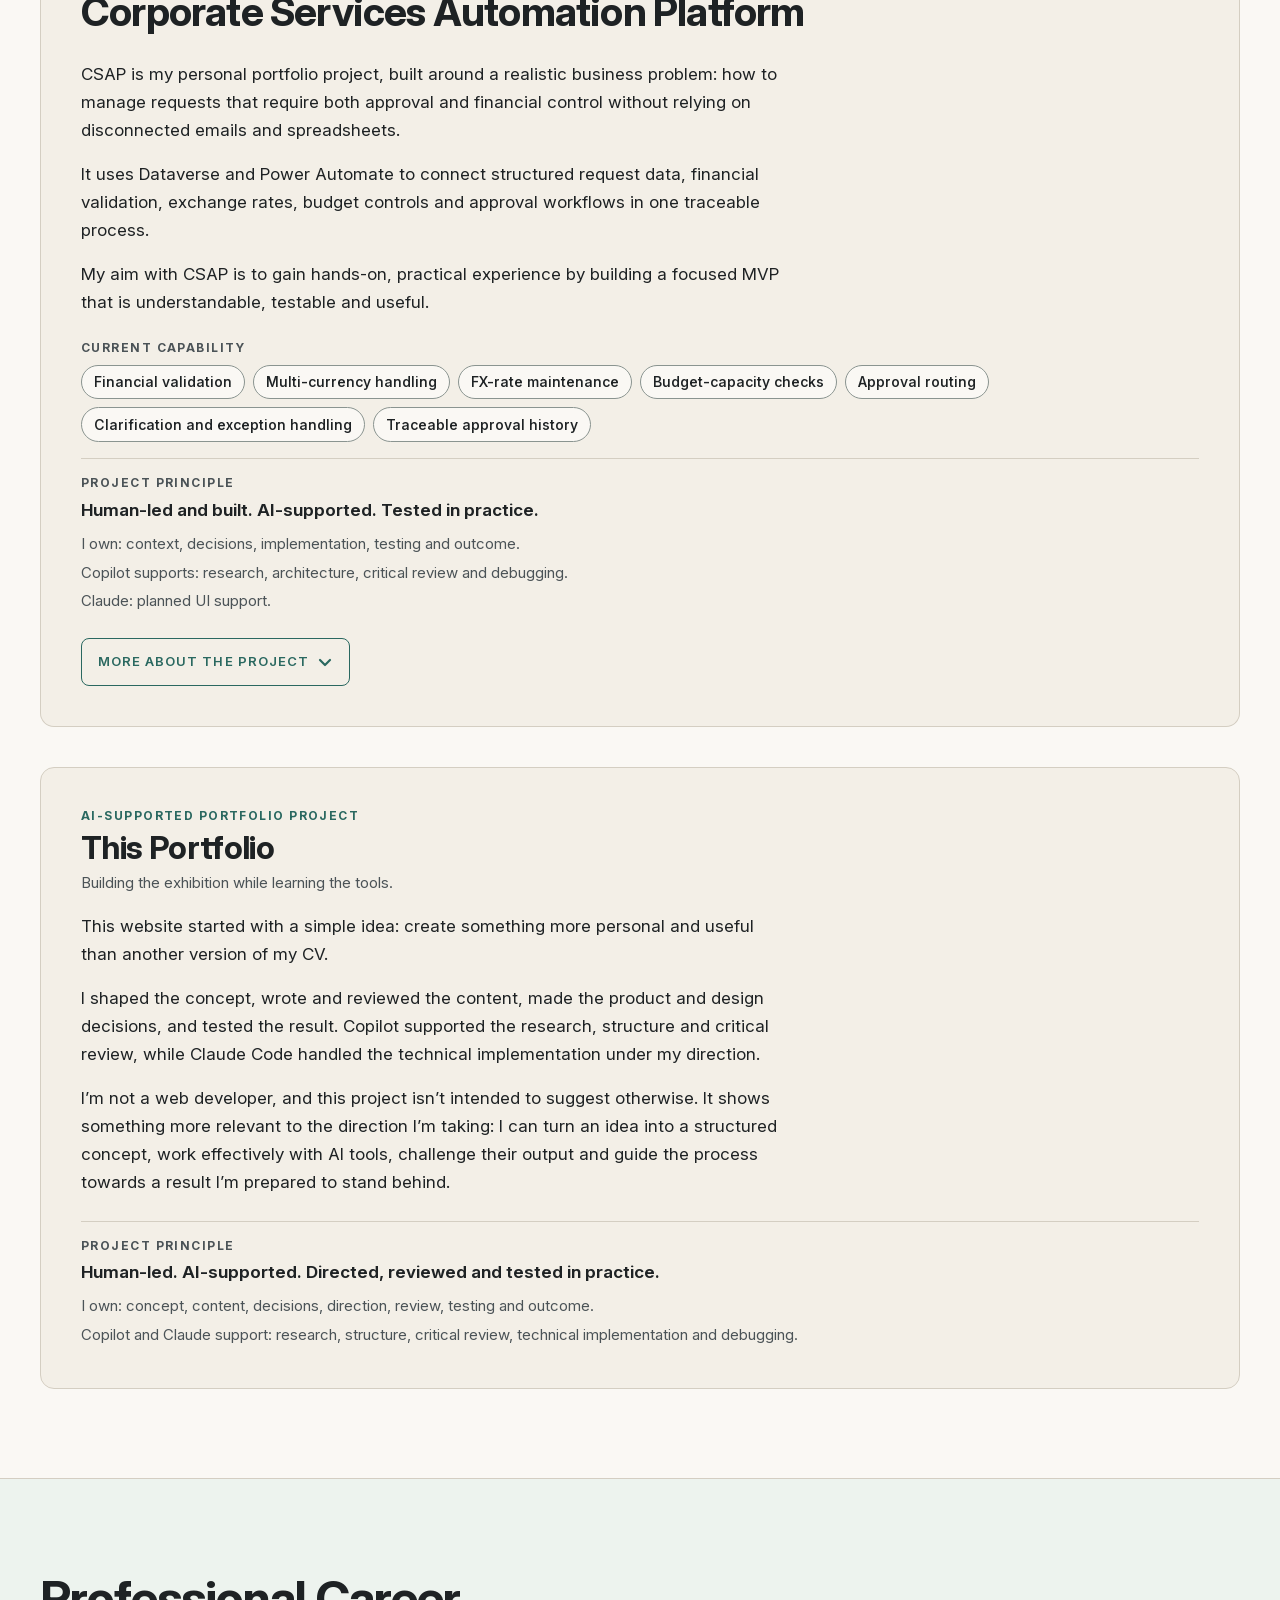
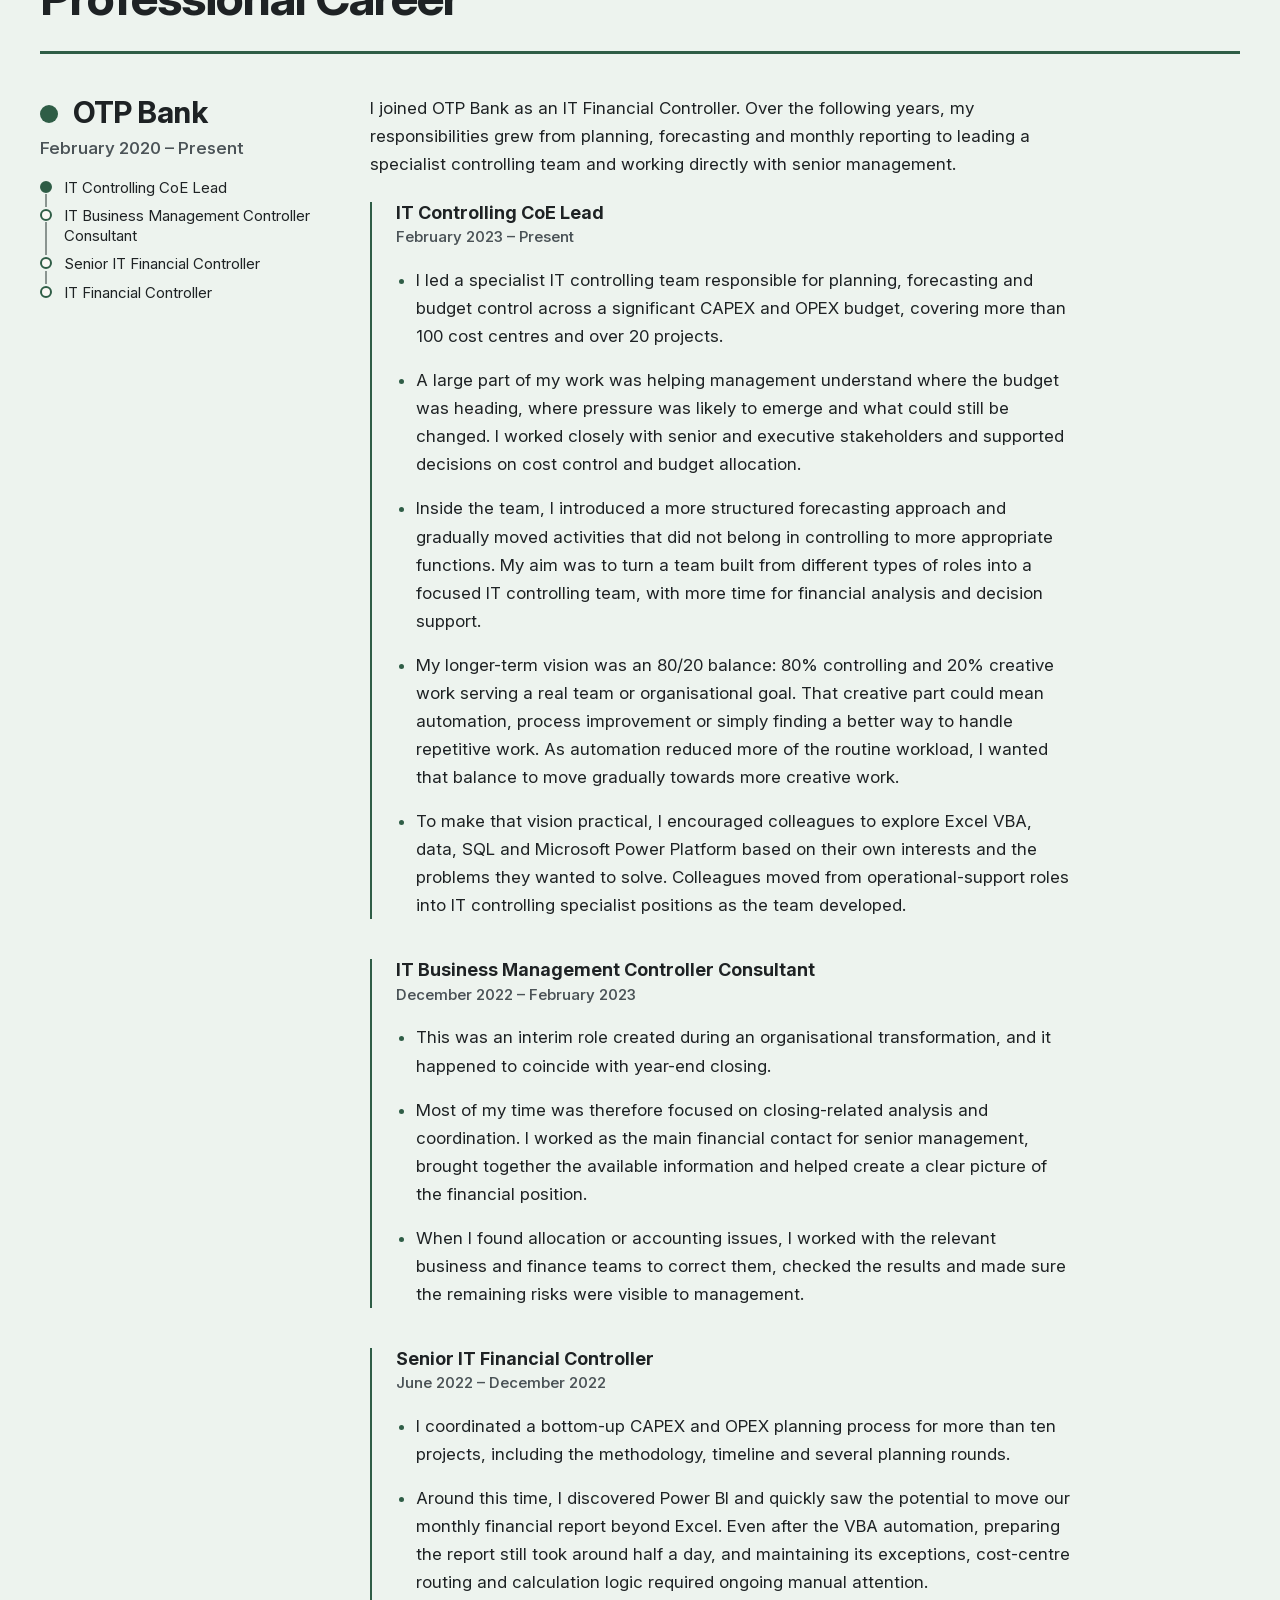
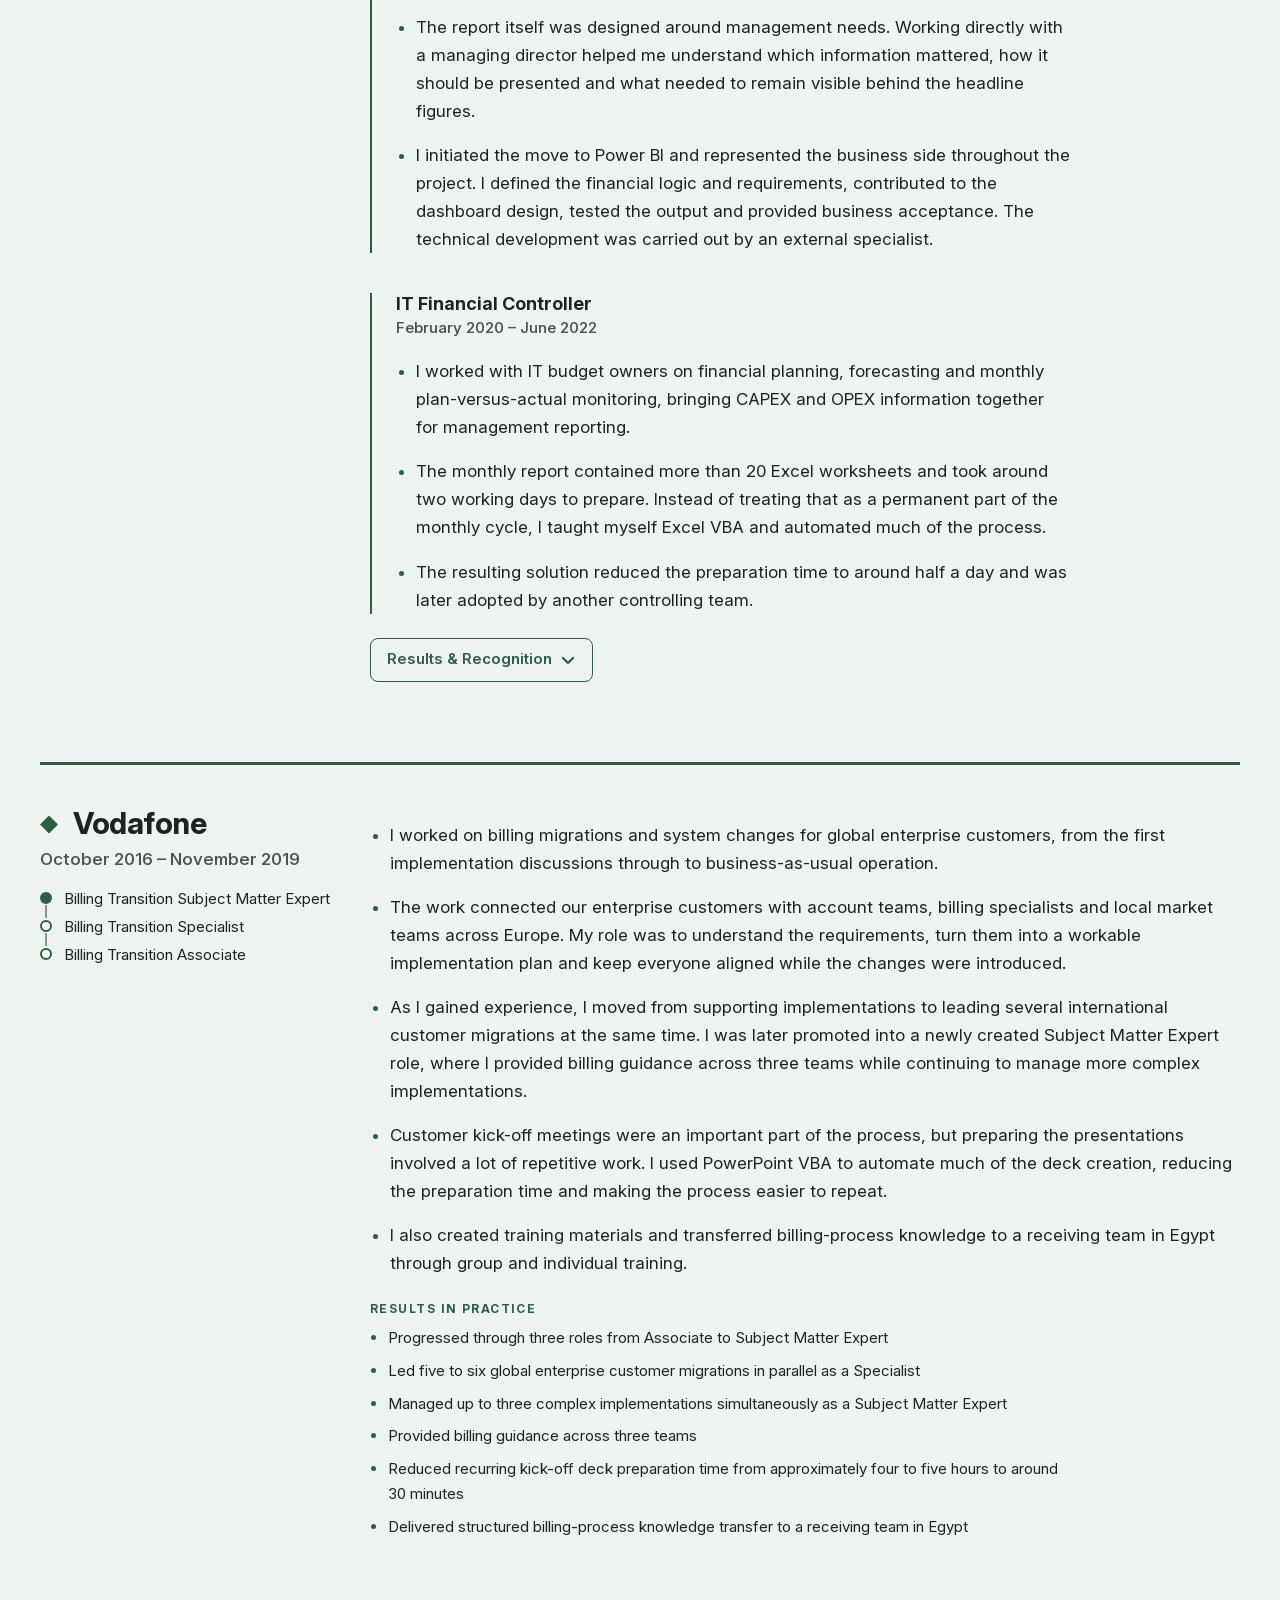
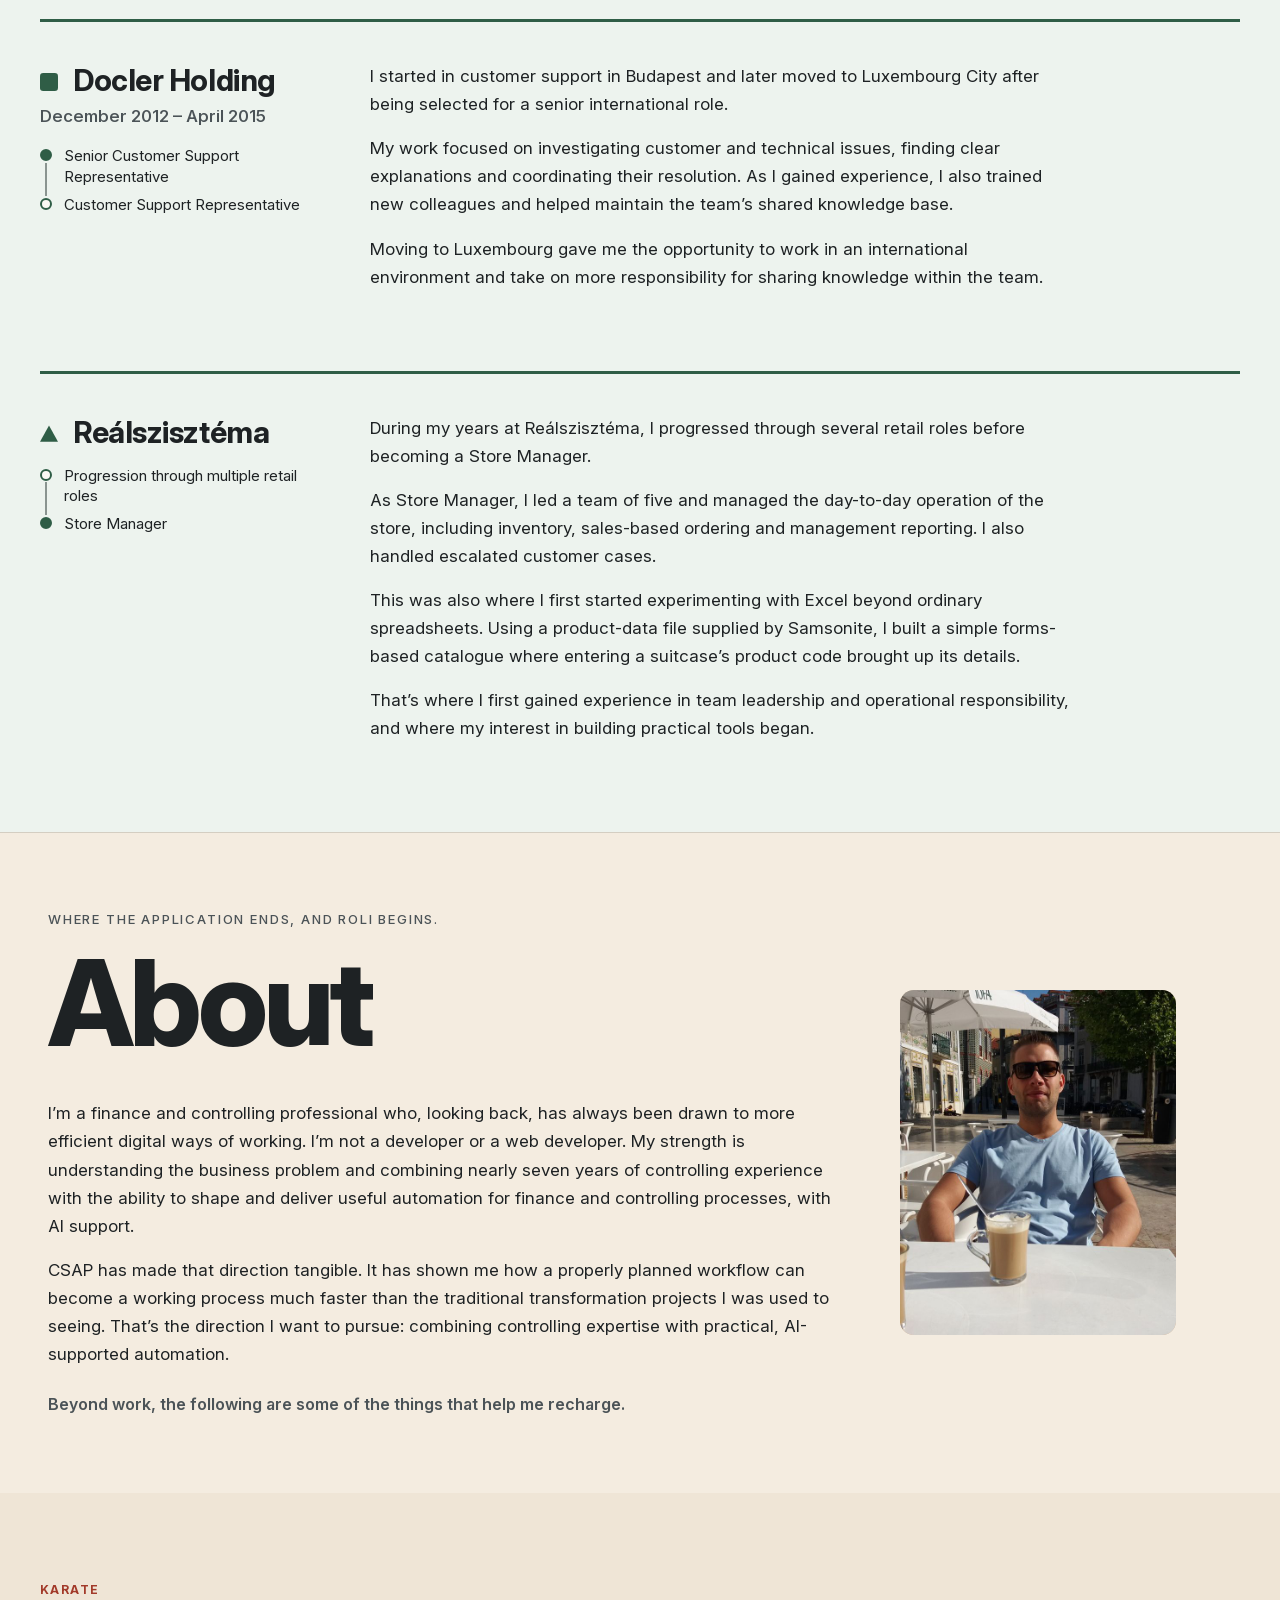
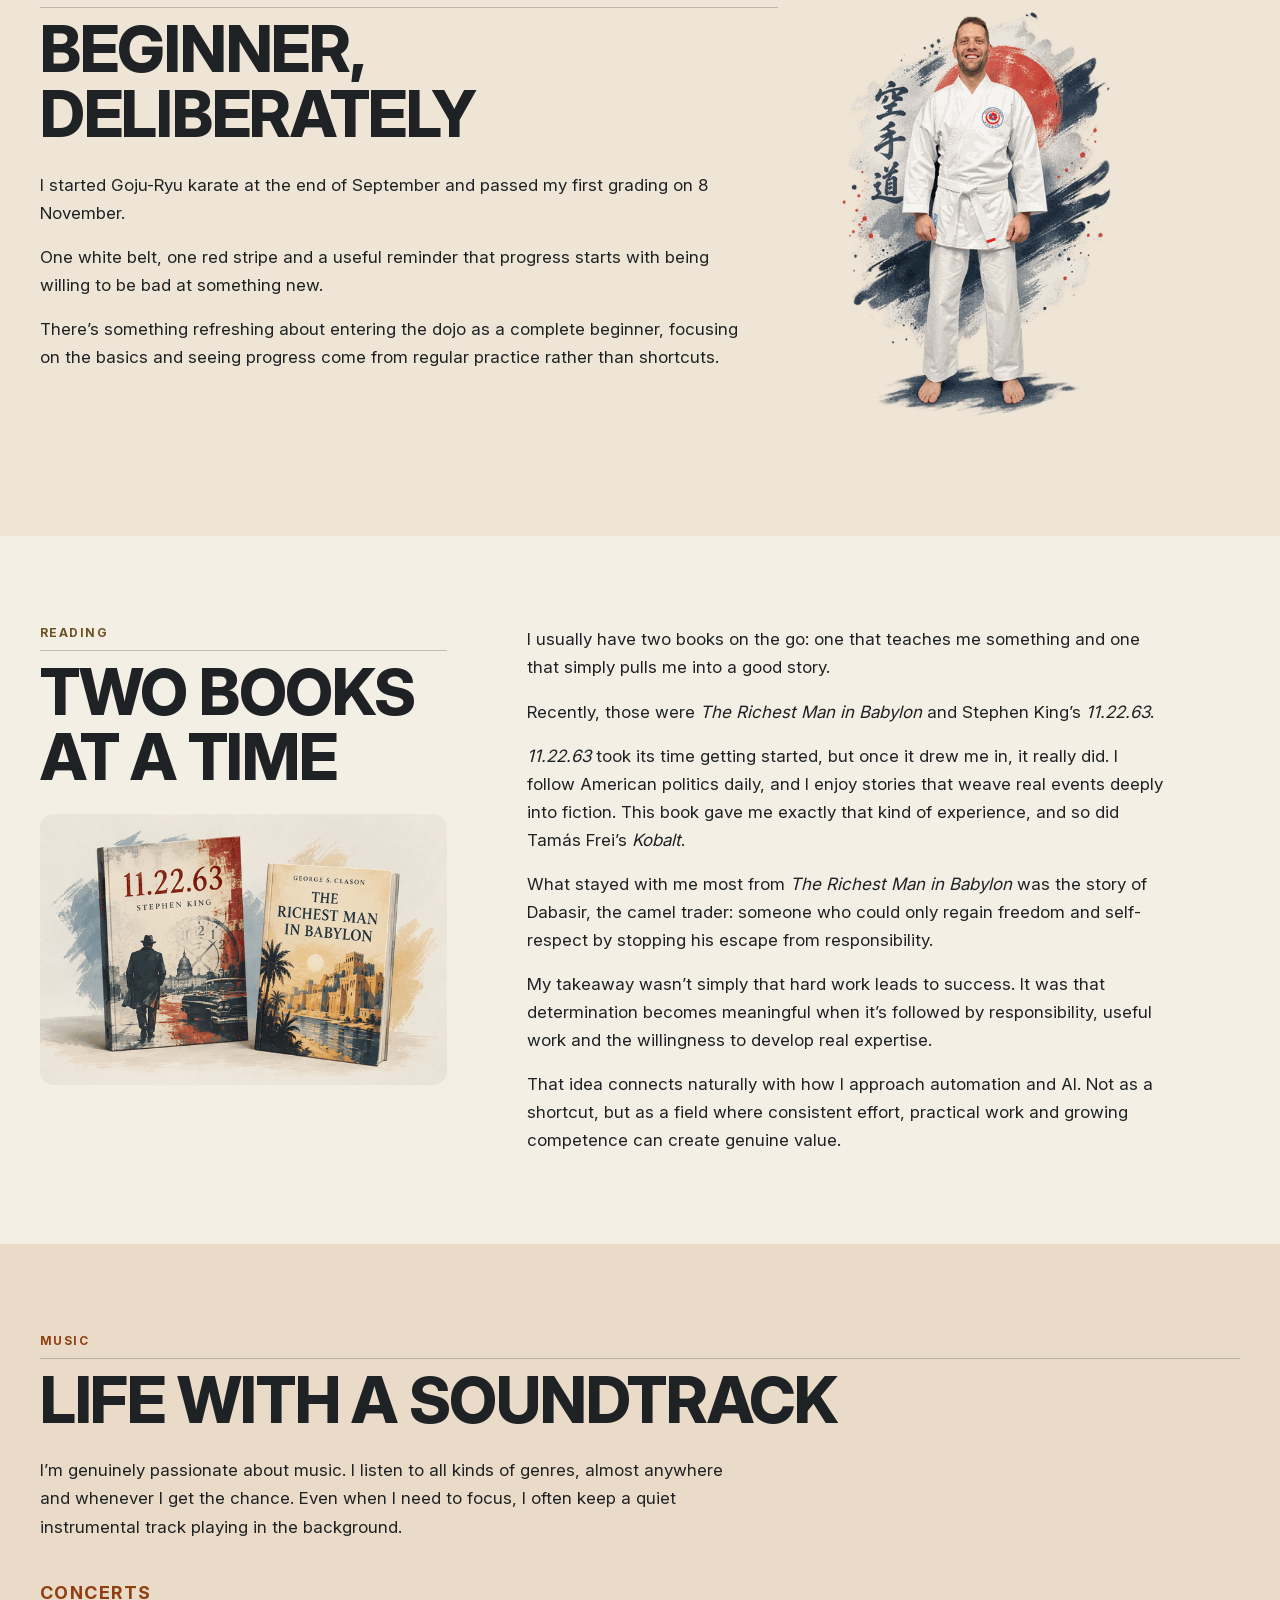
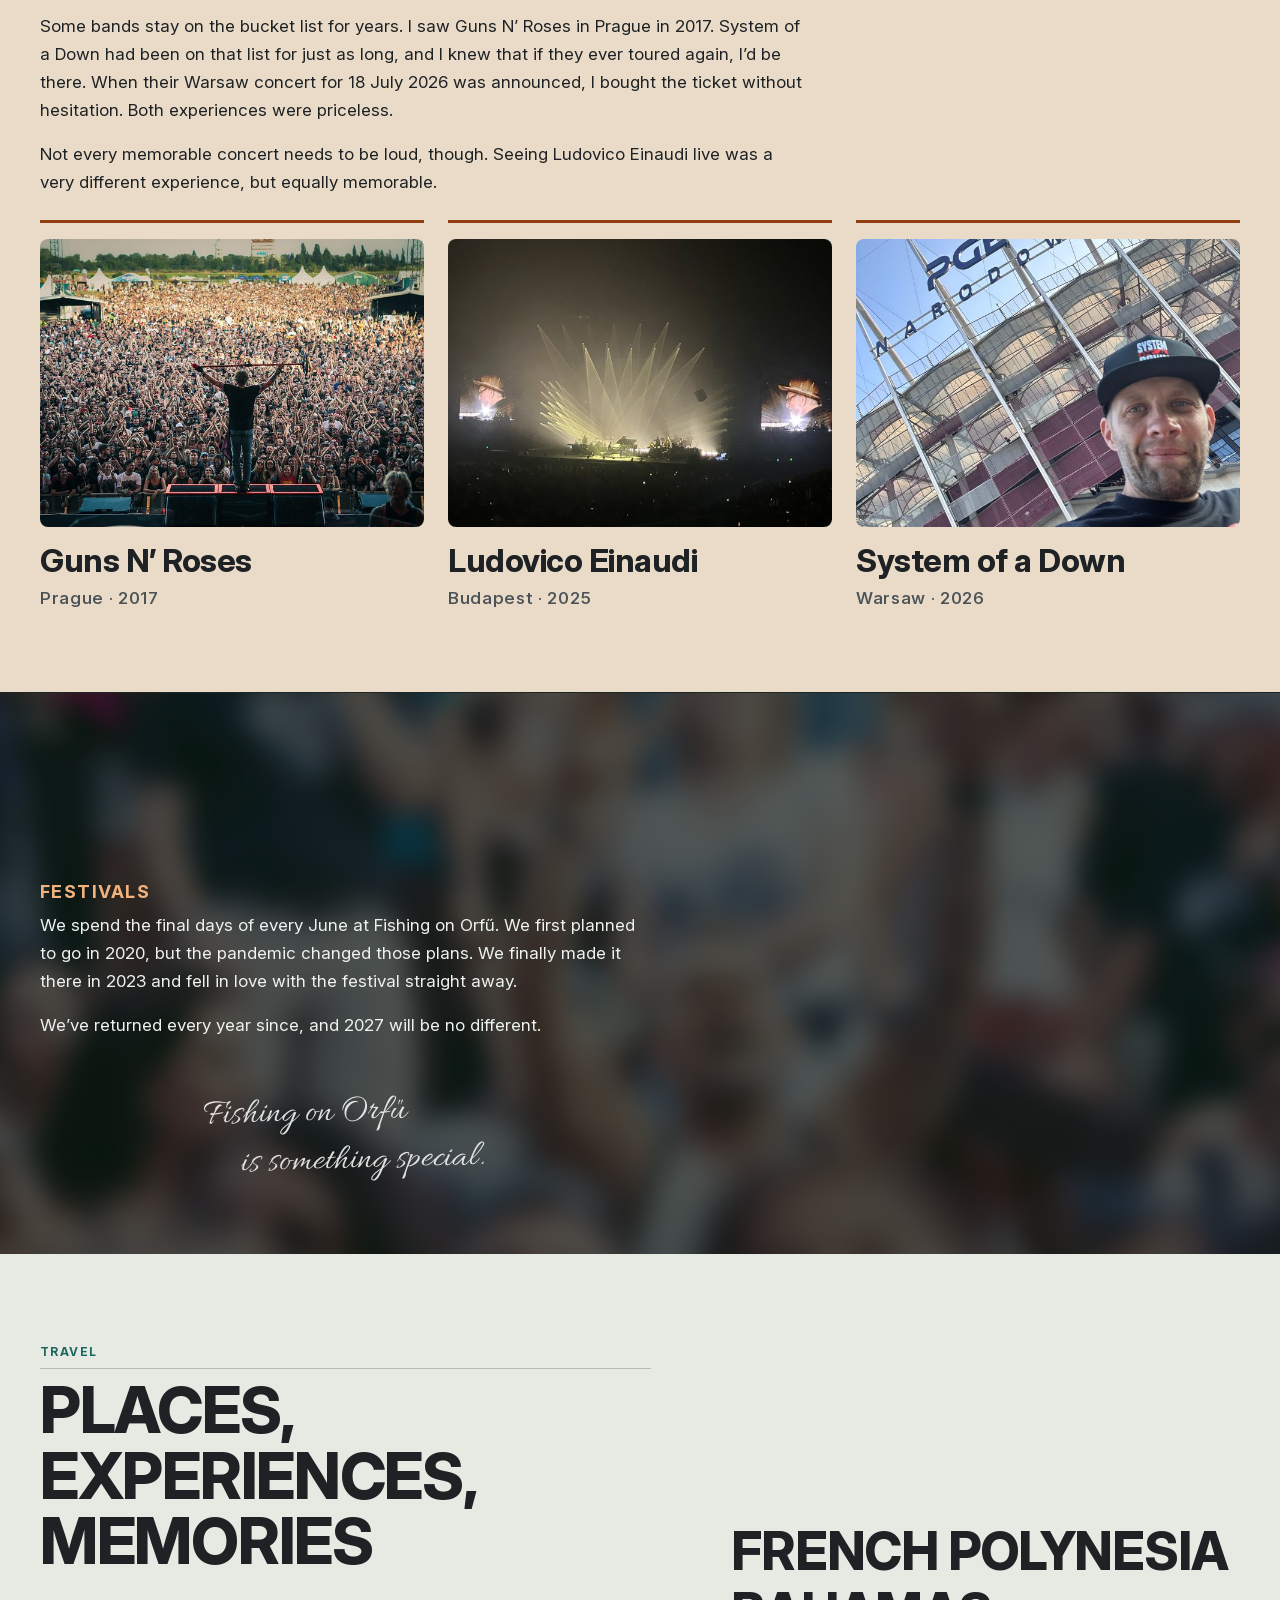
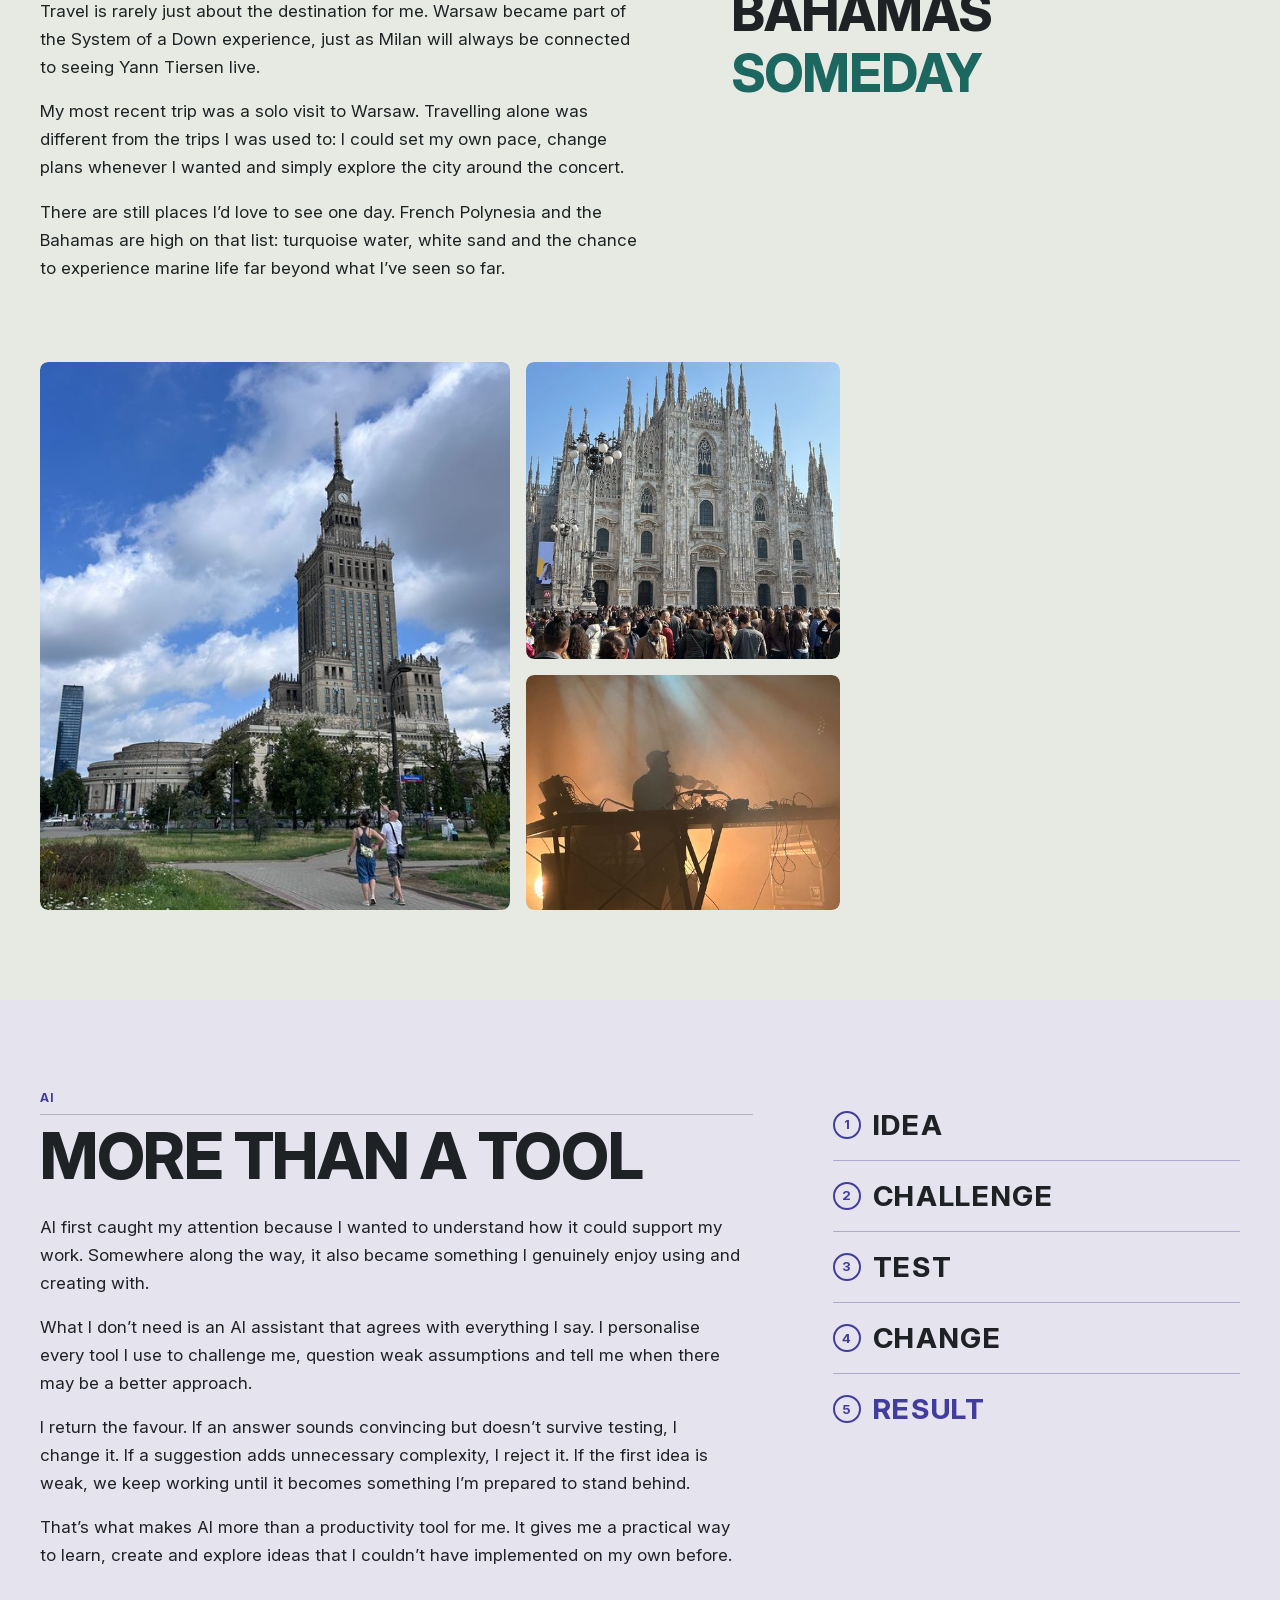
==== commit dfa06516: "Add Cloudflare Web Analytics beacon to EN and HU pages Co-Authored-By: Claude Sonnet 5.5 <noreply@an" ====
--- a/en/index.html
+++ b/en/index.html
@@ -664,5 +664,6 @@
   </section>
 
 </main>
+<!-- Cloudflare Web Analytics --><script defer src='https://static.cloudflareinsights.com/beacon.min.js' data-cf-beacon='{"token": "97649c5a8bd44e4db06e0d019a4d0b42"}'></script><!-- End Cloudflare Web Analytics -->
 </body>
 </html>
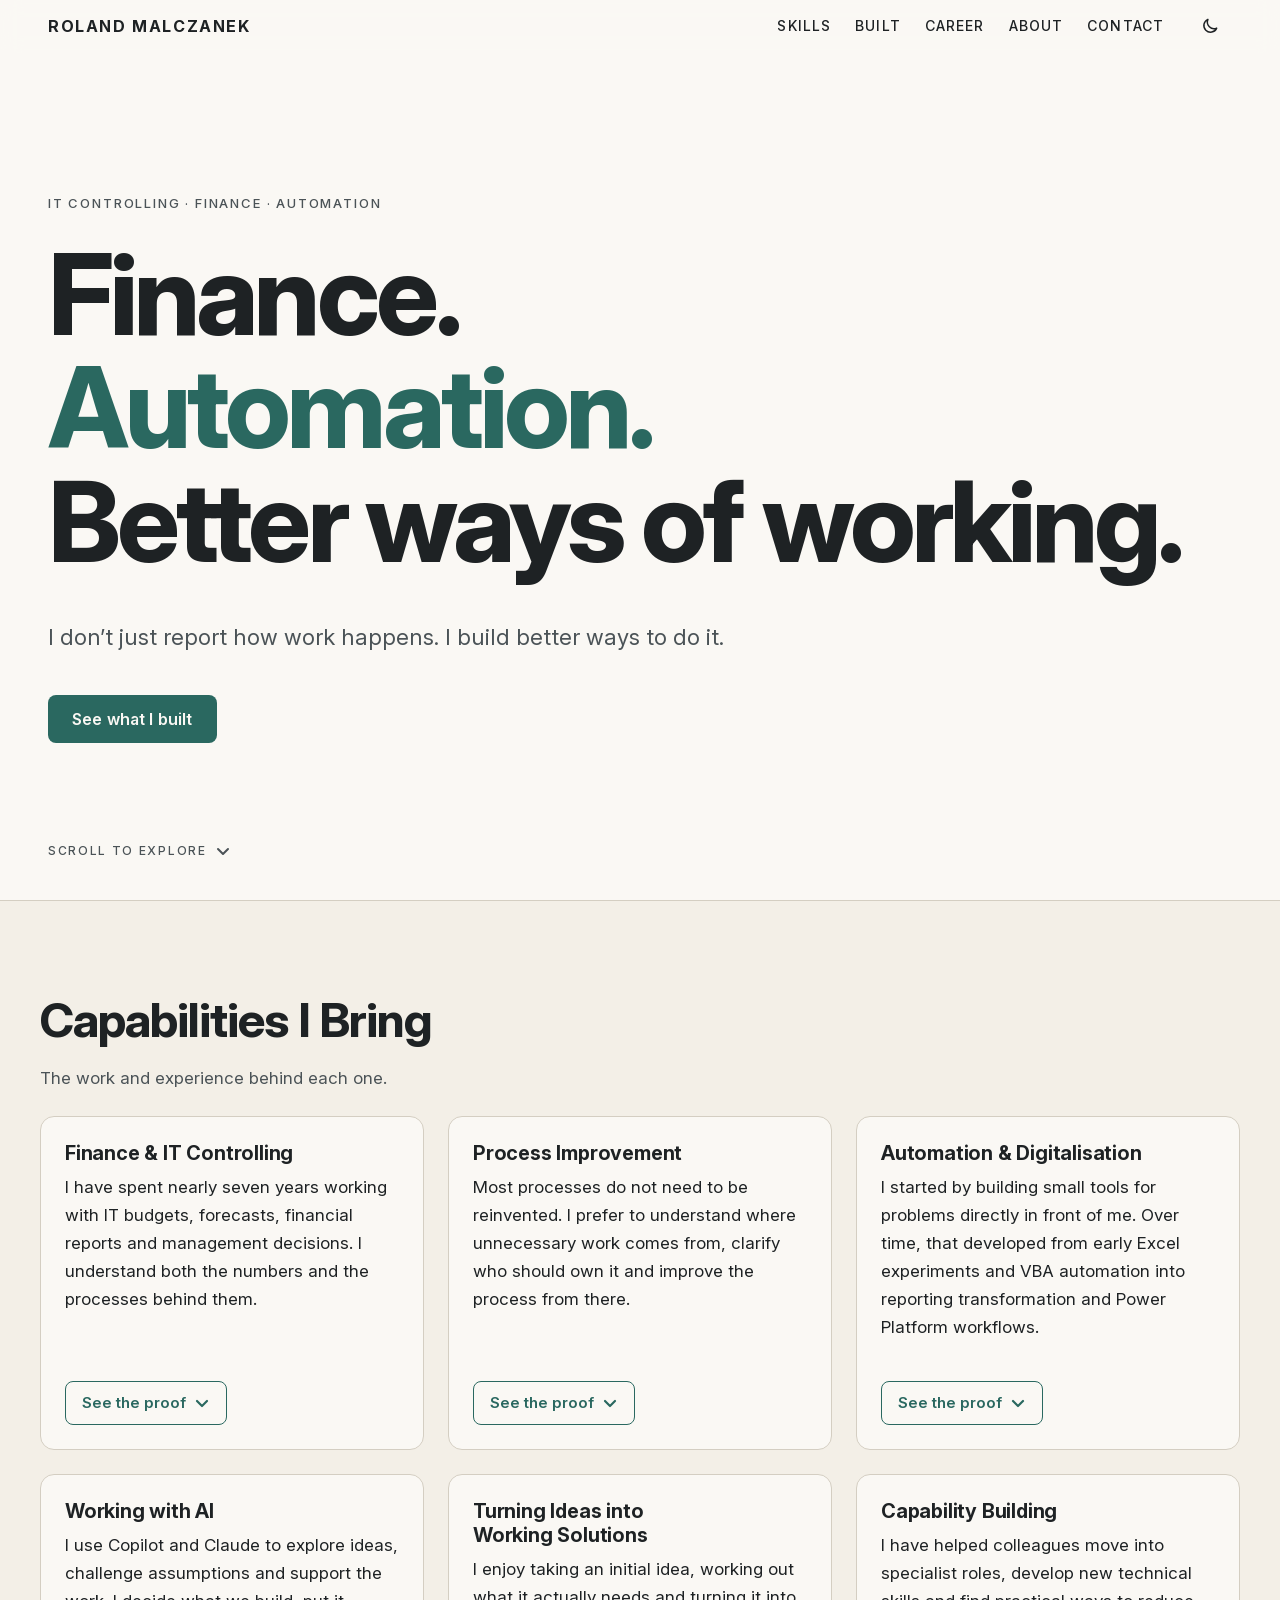
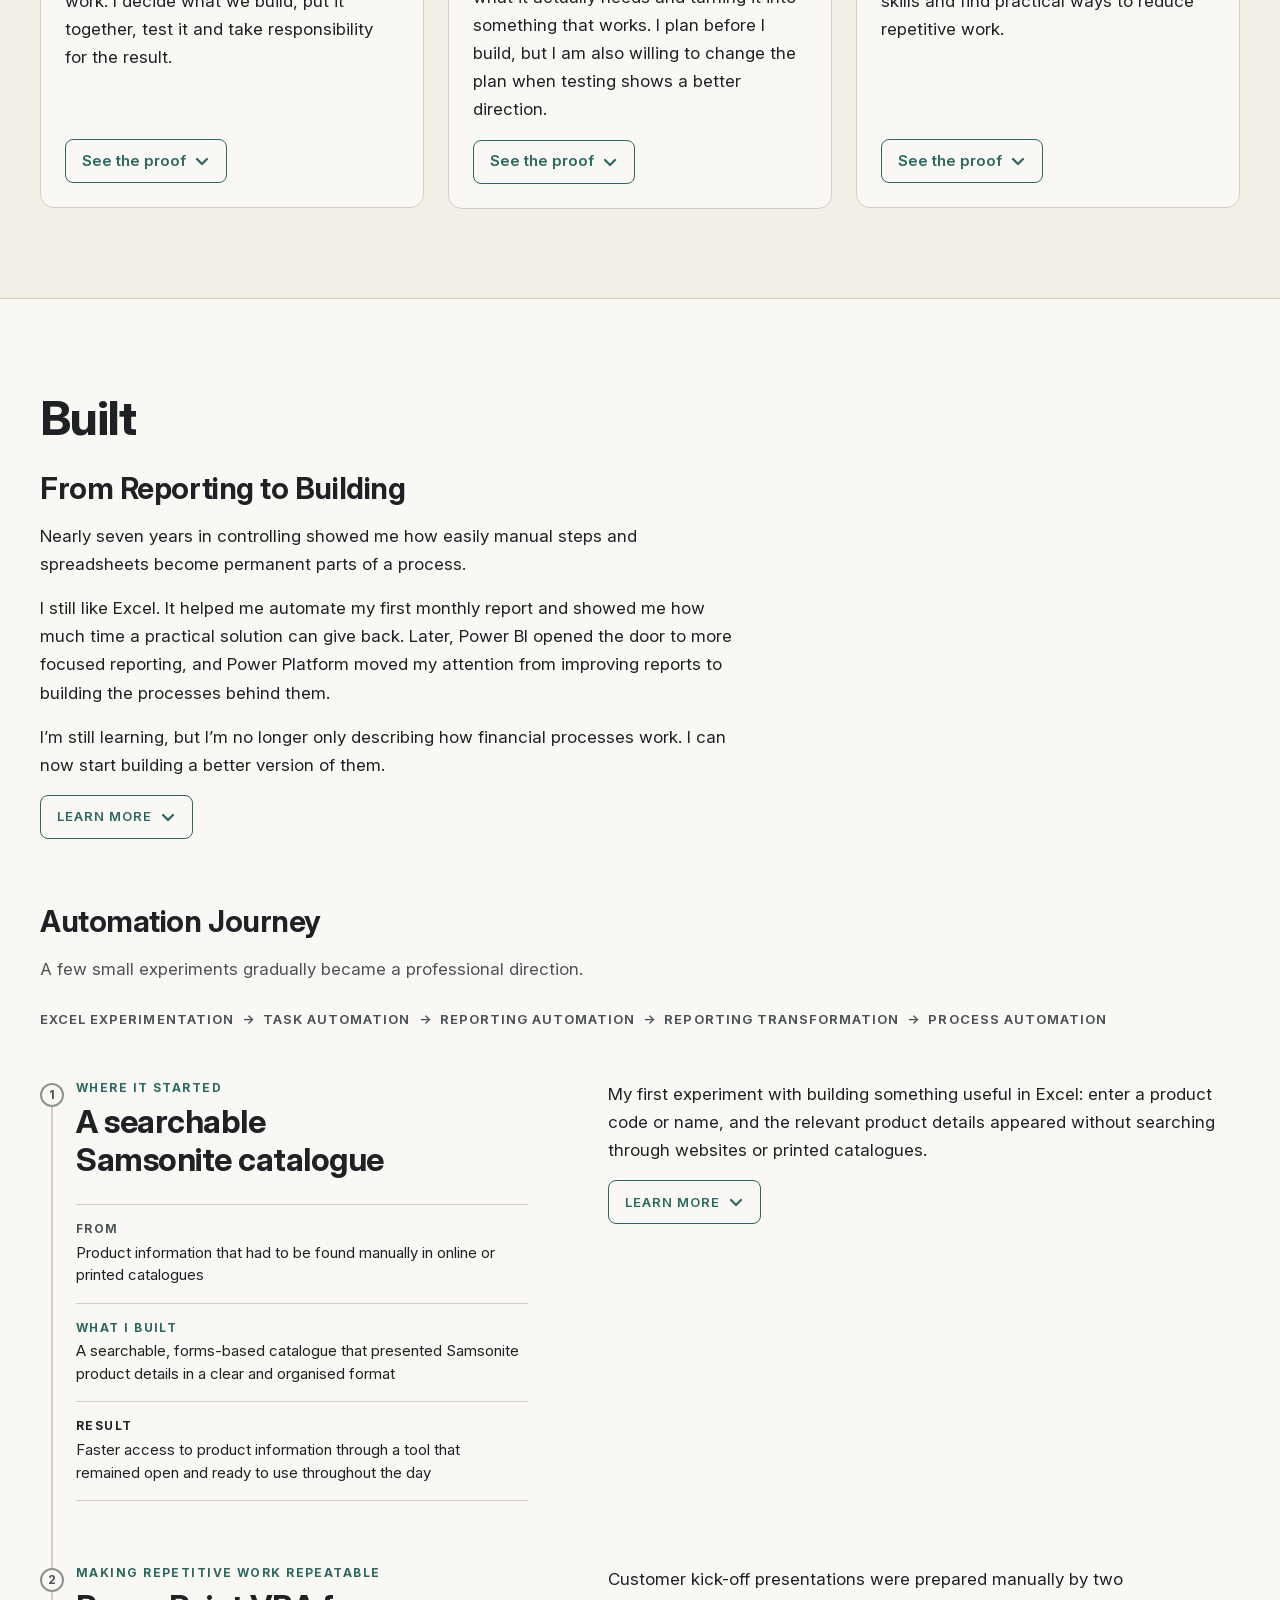
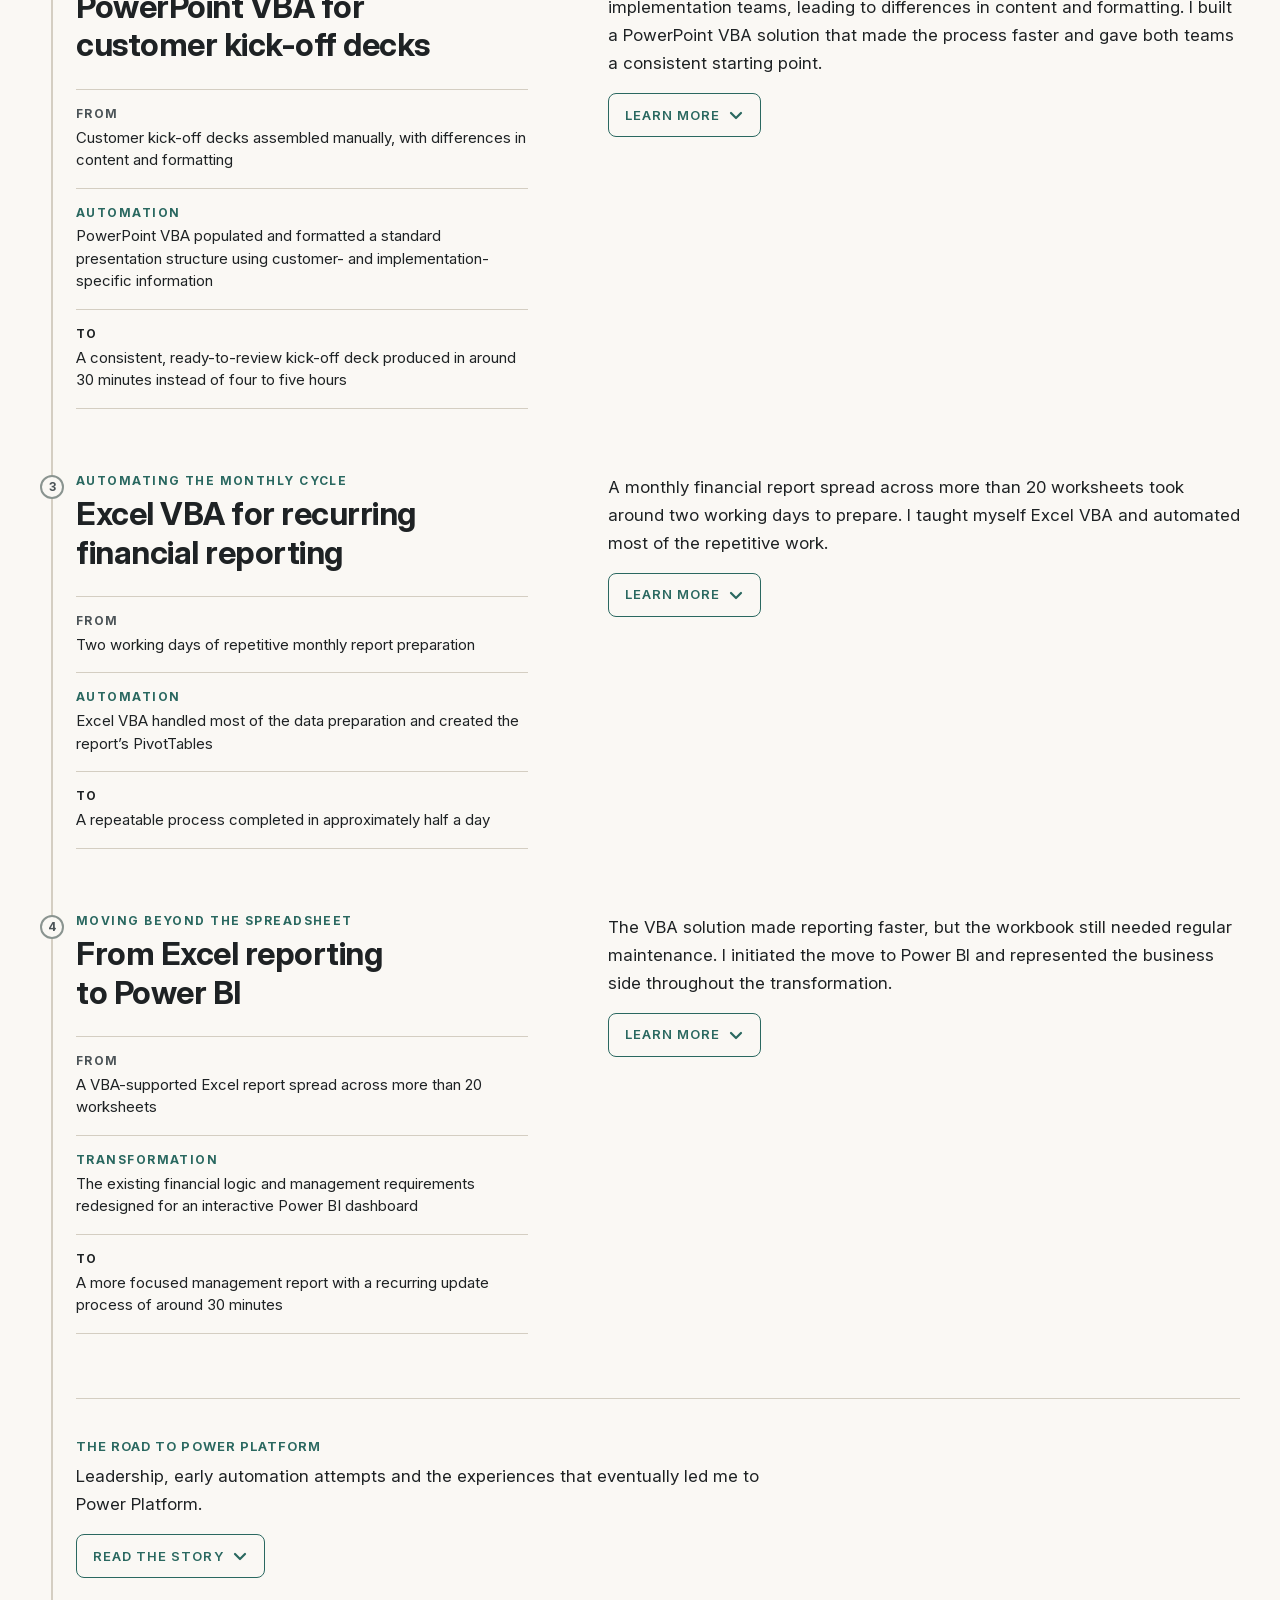
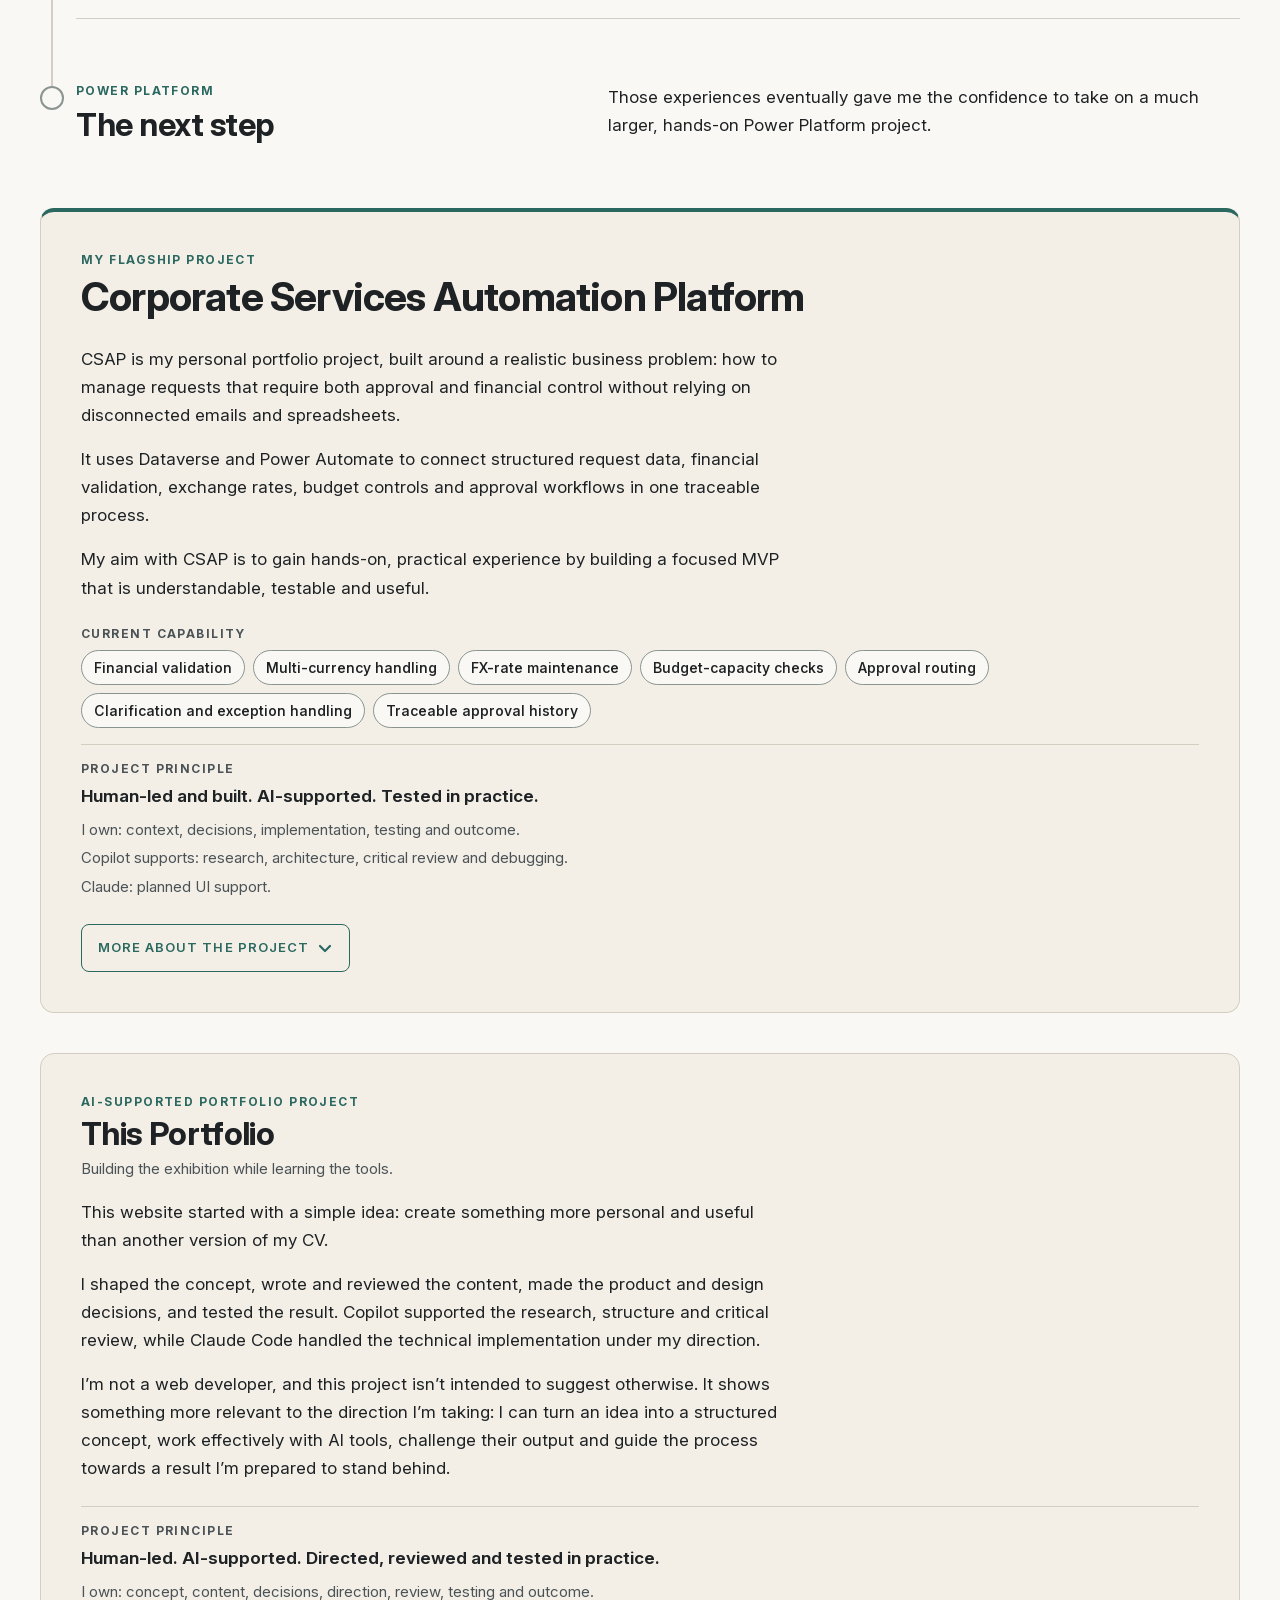
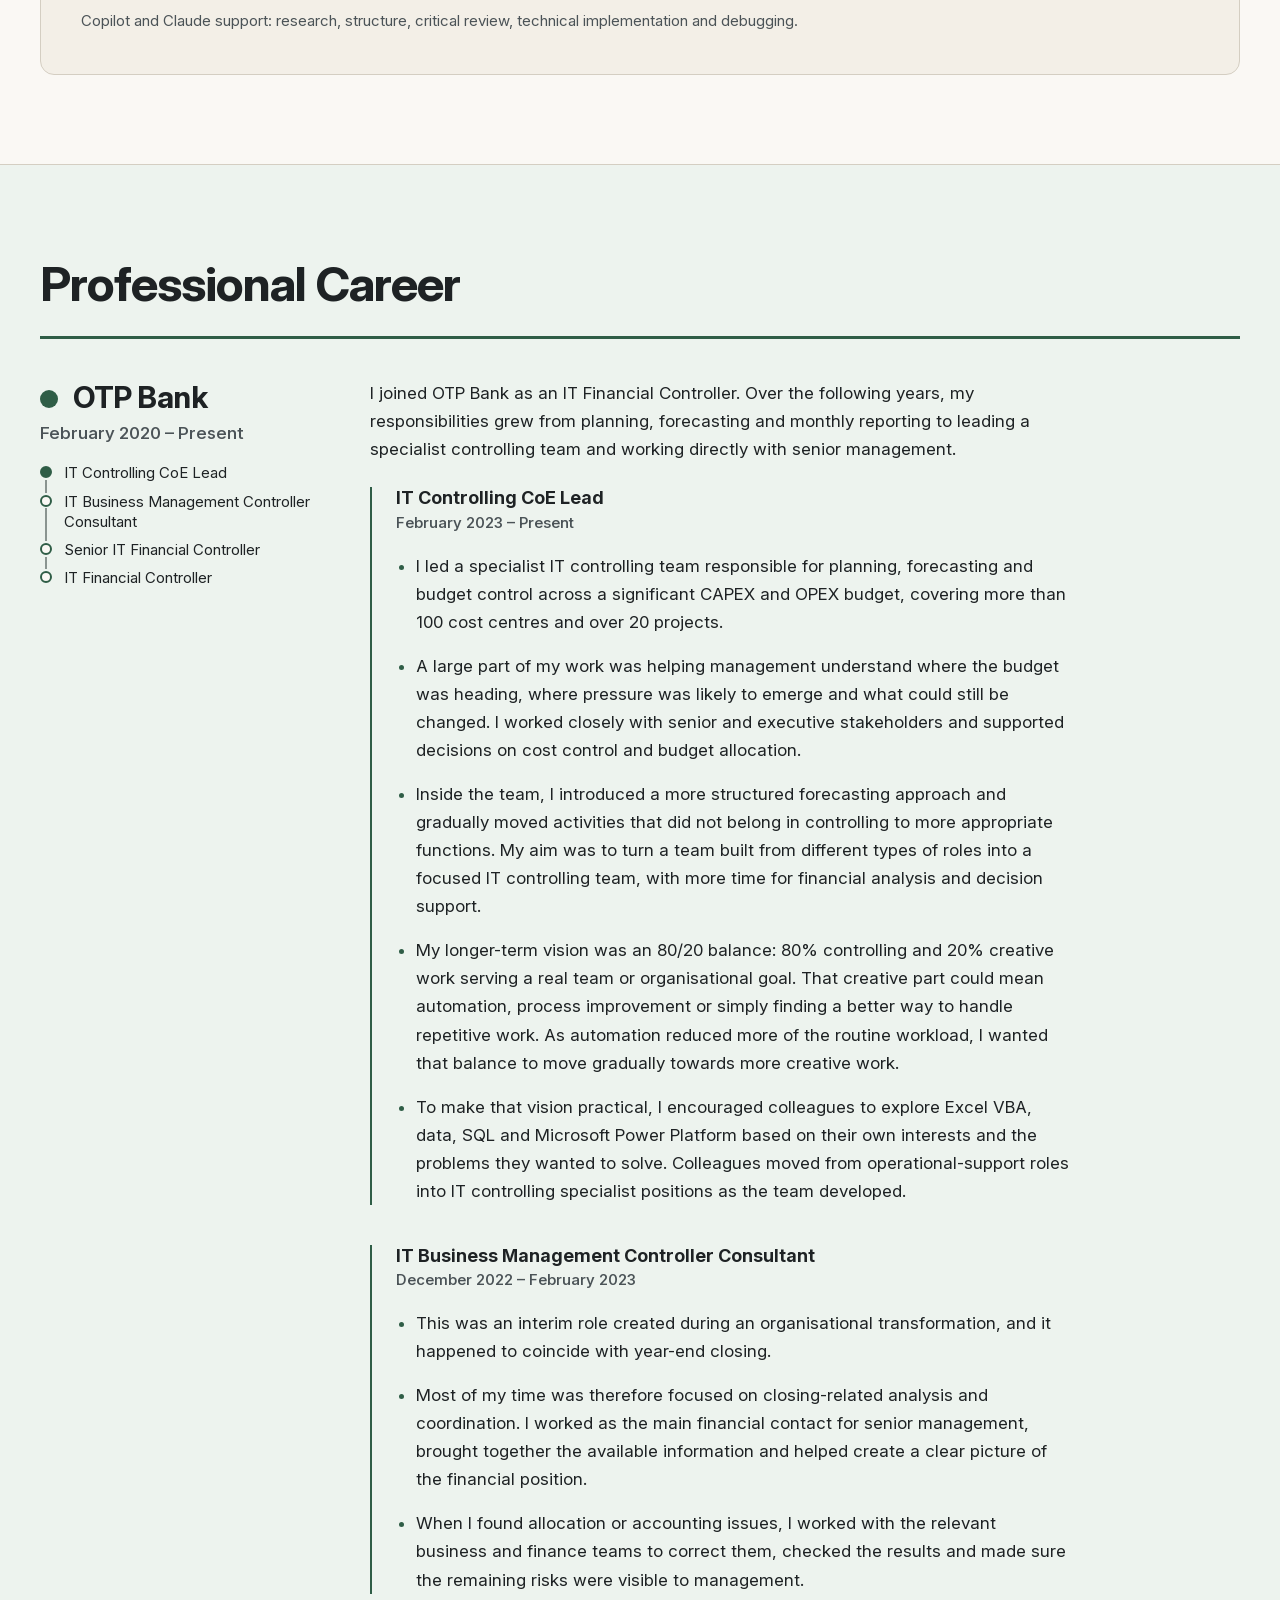
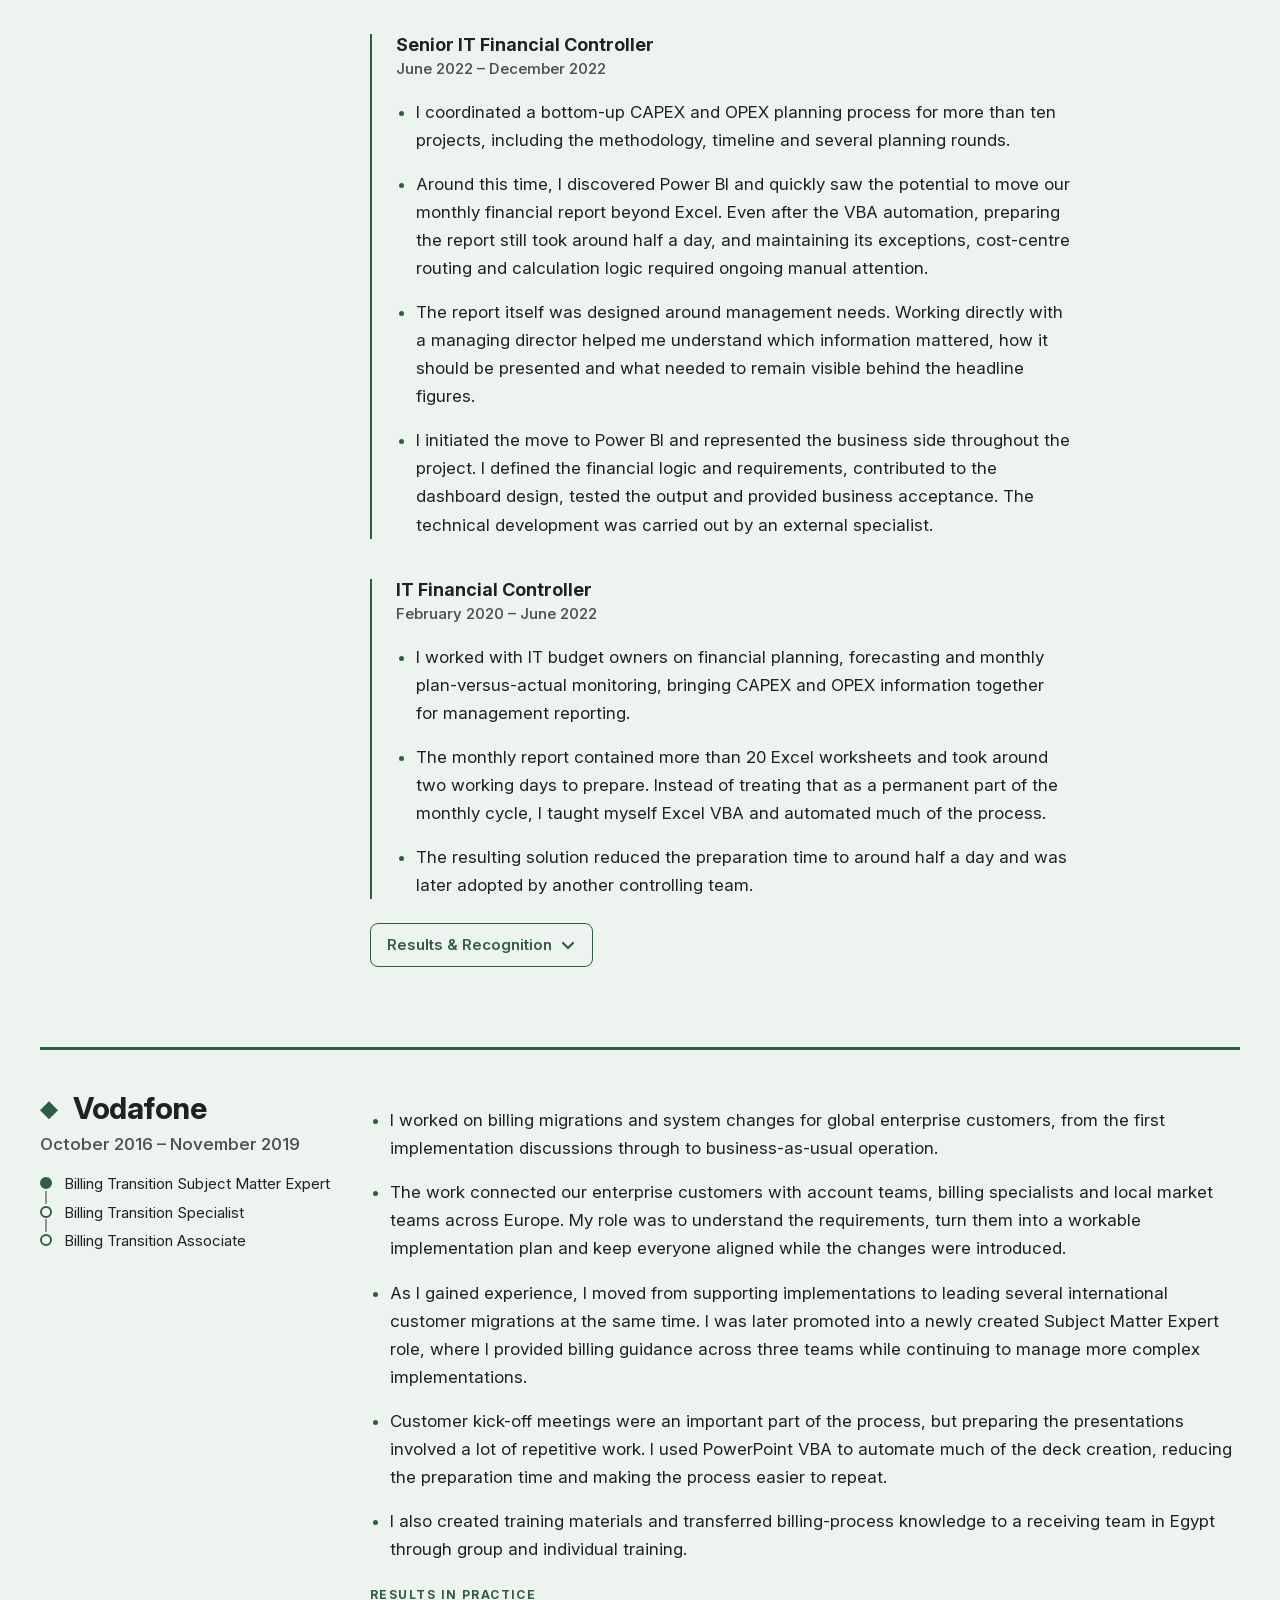
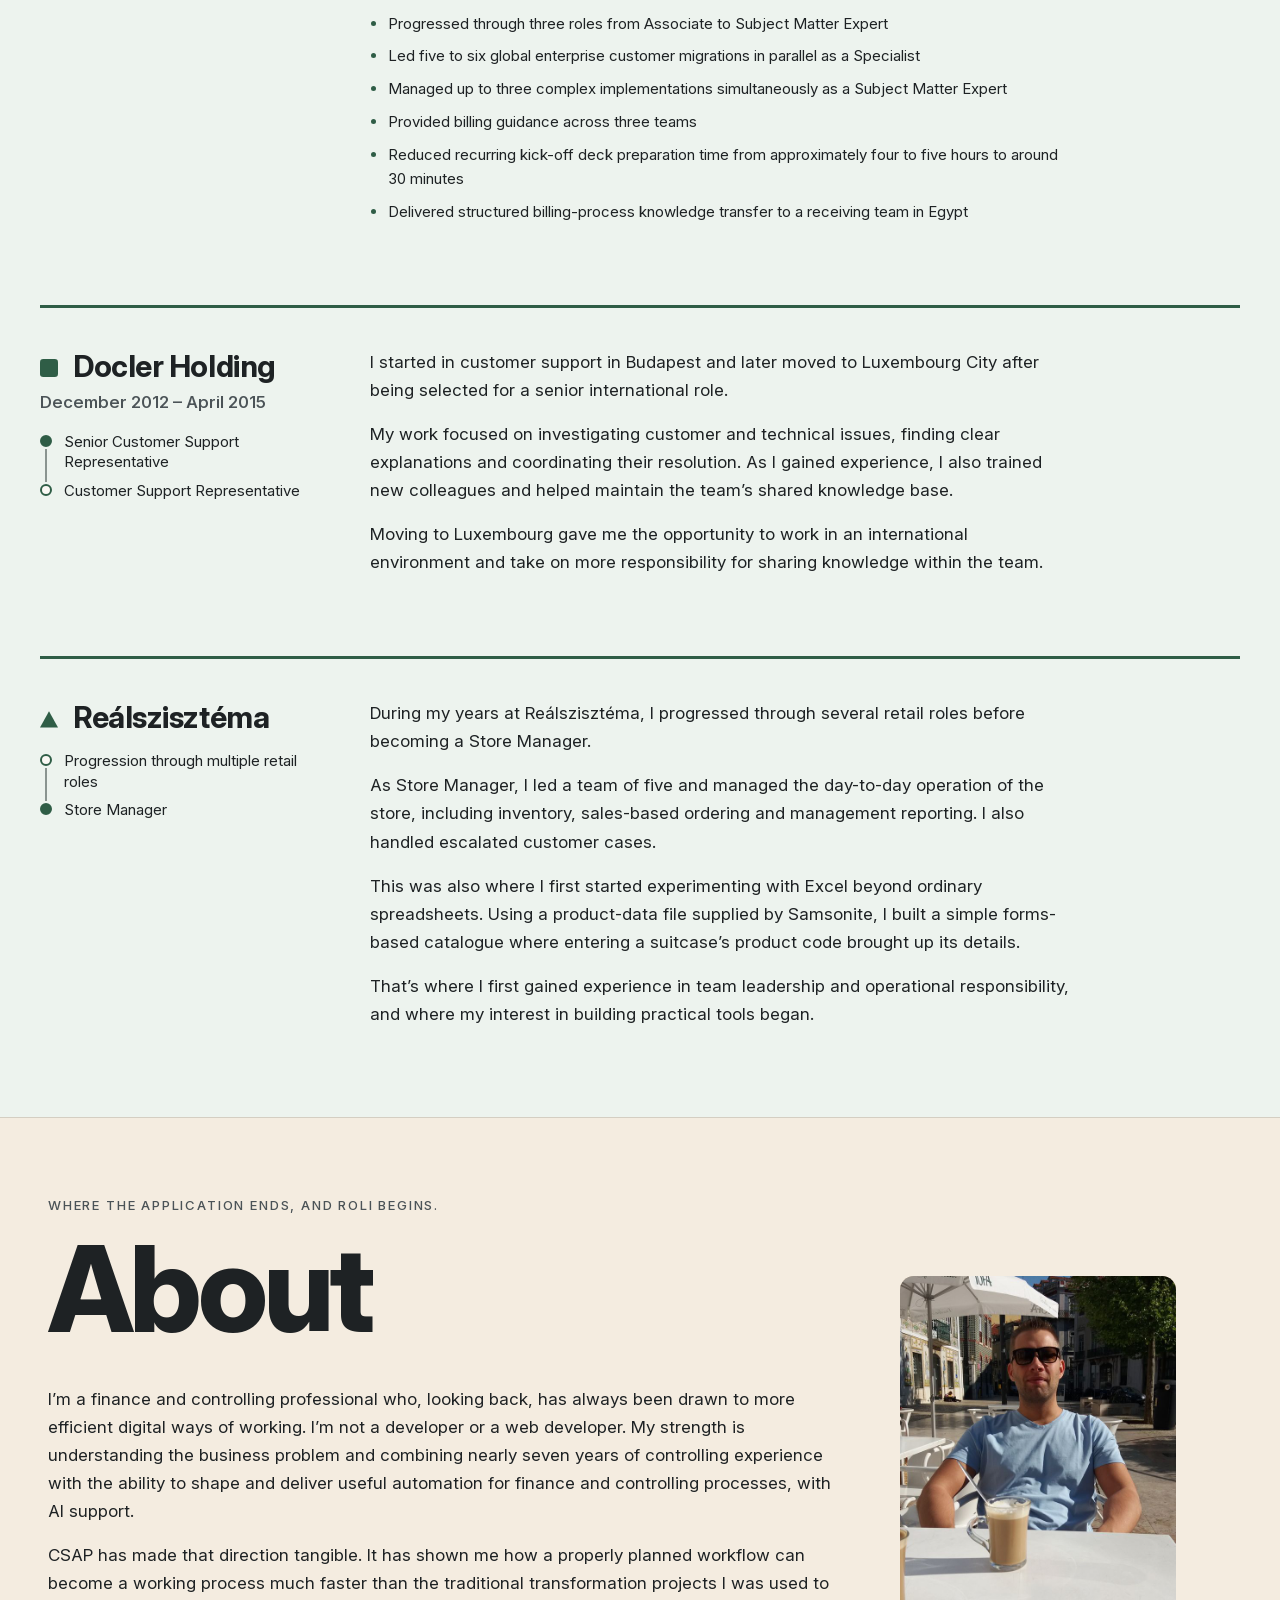
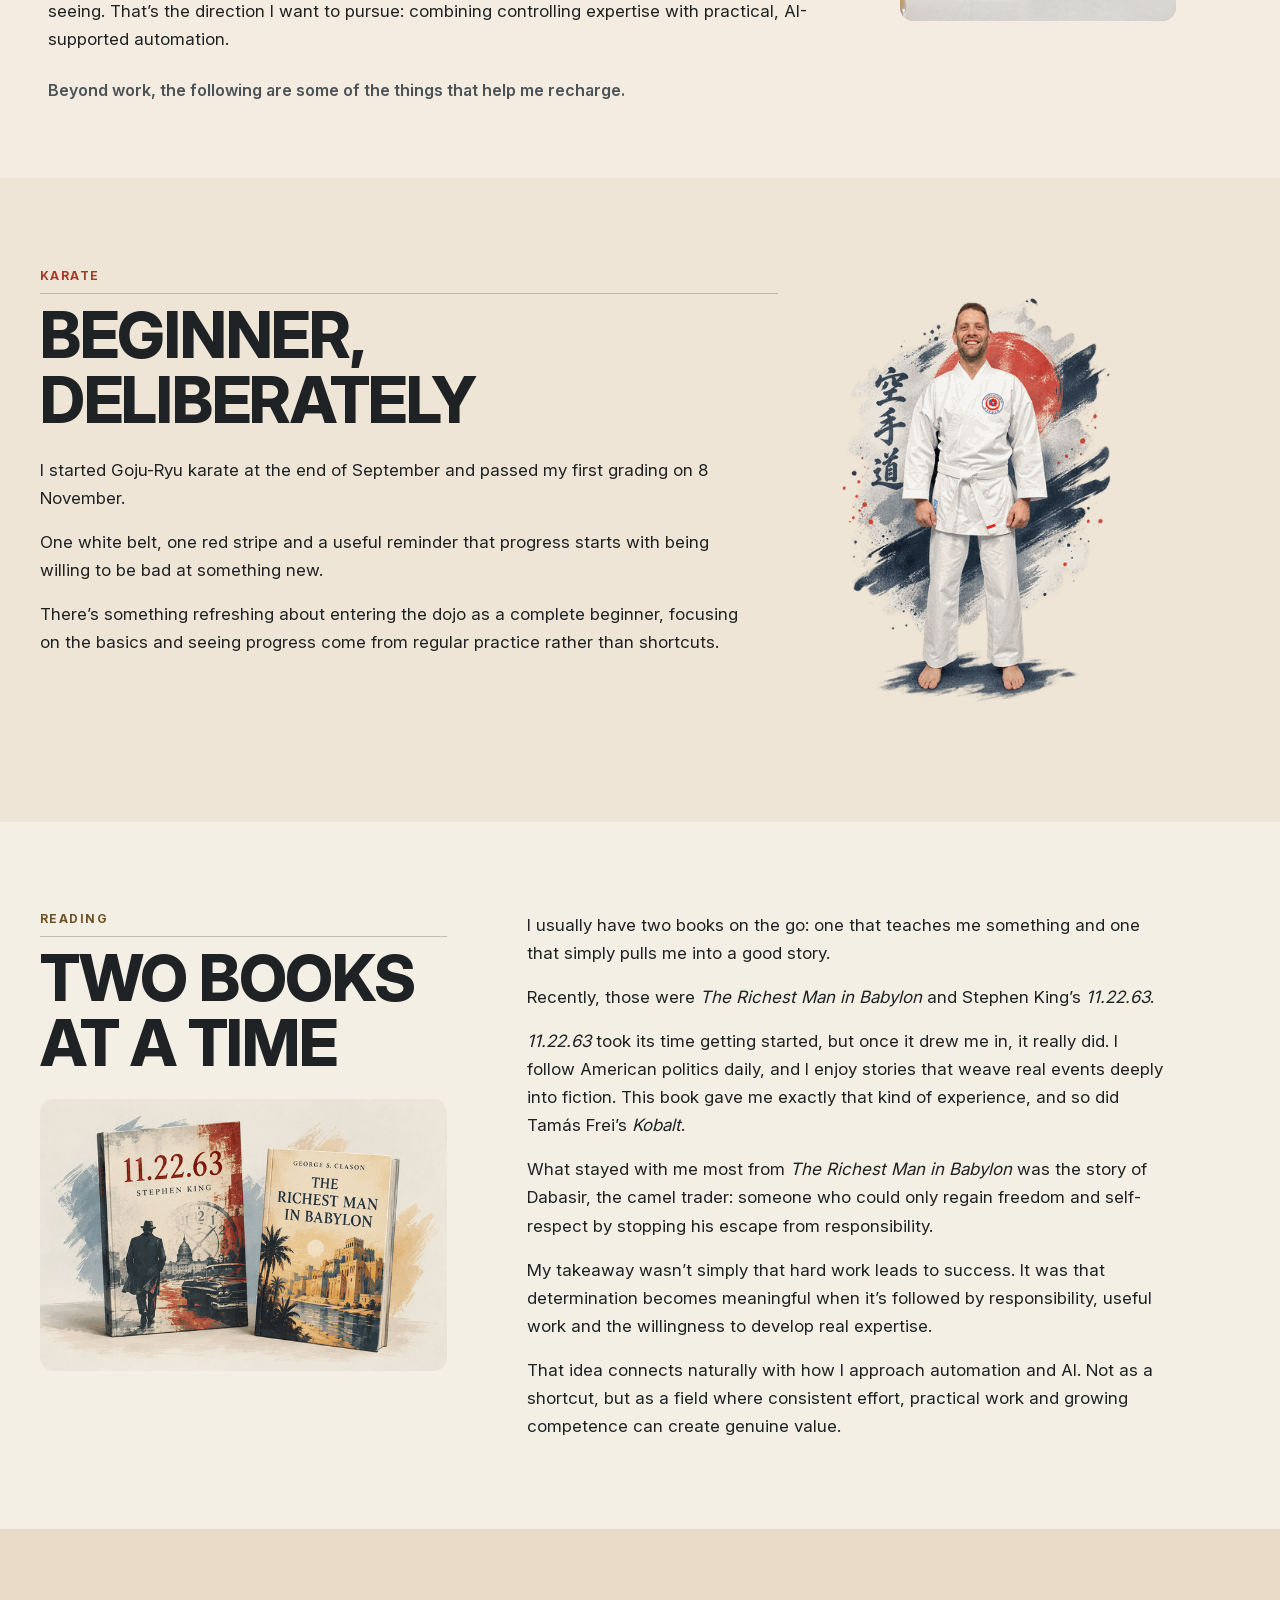
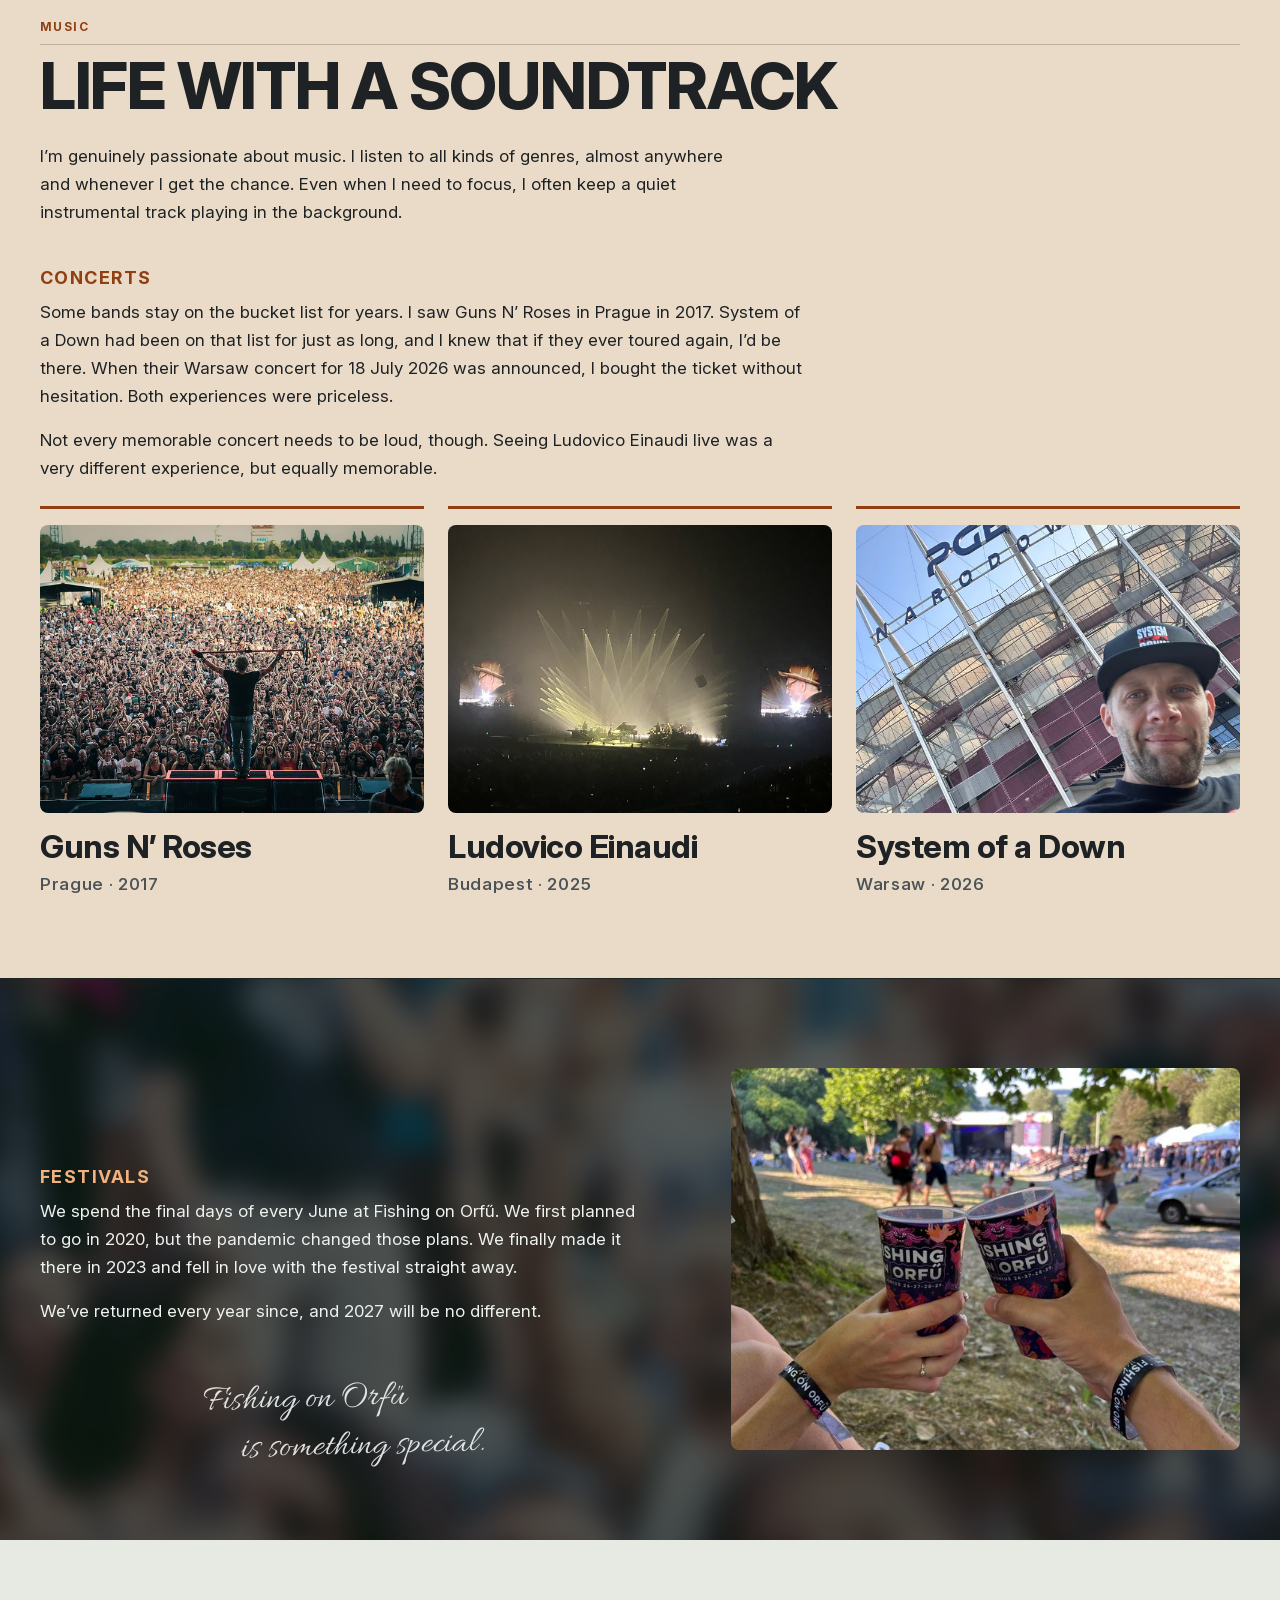
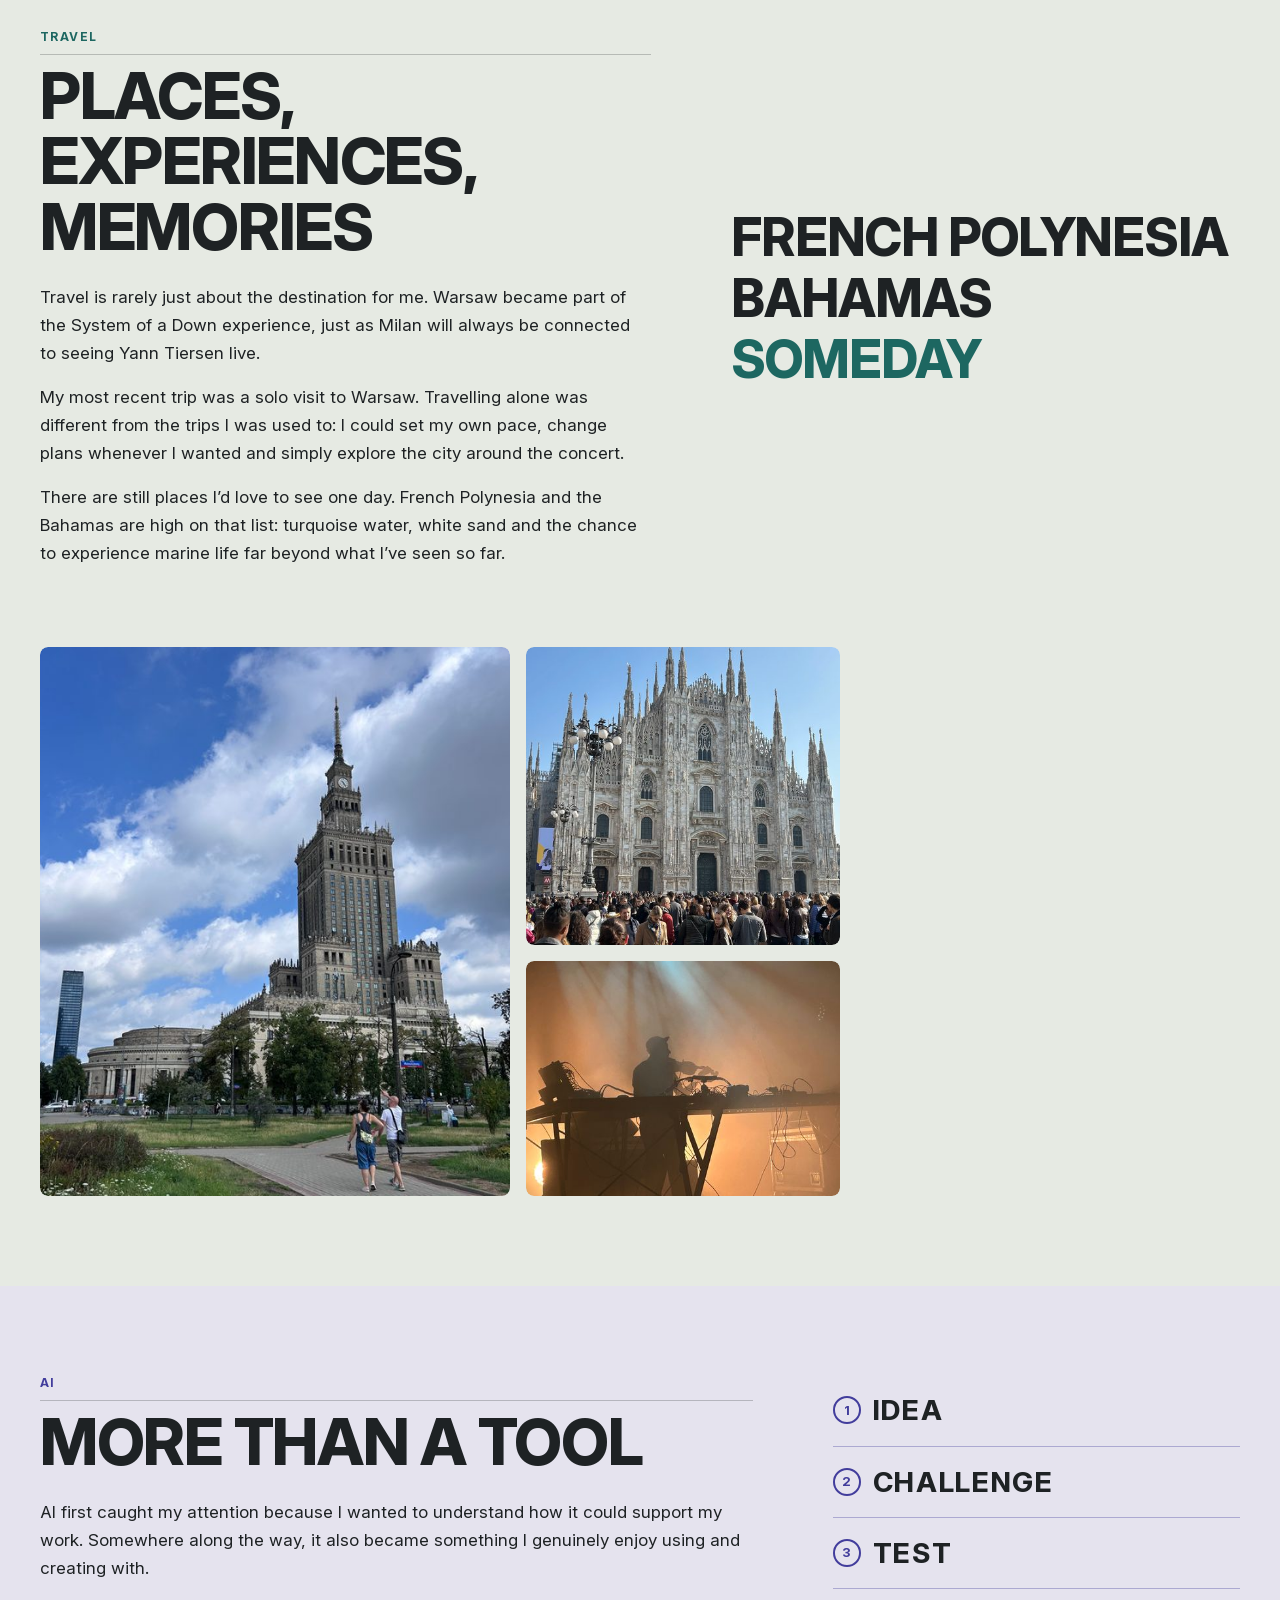
==== commit f30c815e: "Journey: move the four road paragraphs out of CSAP into a new "The road to Power Platform" interlude" ====
--- a/en/index.html
+++ b/en/index.html
@@ -299,13 +299,30 @@
 <button type="button" class="disclosure-btn story__btn" aria-expanded="false" aria-controls="story-4-full" data-label-open="Show less" data-label-closed="Learn more" hidden><span data-story-label>Learn more</span><span class="sr-only">: From Excel reporting to Power BI</span><svg viewBox="0 0 16 16" aria-hidden="true" focusable="false"><path d="M3 6l5 5 5-5"/></svg></button>
 </div>
 </li>
+<li class="interlude" role="none" data-reveal>
+<section class="interlude__inner story" data-story aria-labelledby="road-title">
+<h4 class="interlude__title" id="road-title">The road to Power Platform</h4>
+<div class="story__stage">
+<div class="story__teaser">
+<p>Leadership, early automation attempts and the experiences that eventually led me to Power Platform.</p>
+</div>
+<div class="story__full" id="road-full">
+<p>For a few years, my own technical development received less attention while I was becoming a leader and building a stronger controlling team.</p>
+<p>During that period, I took part in an OTP LAB innovation challenge as a member of two different teams. One developed LEVITA, a management-information concept. The other developed Sharely, a workstation-booking concept that <a class="media-link" href="#career-recognition" data-media="recognition-2022">won first place</a>.</p>
+<p>A later attempt to automate forecasting with two peer controlling teams resulted in a dashboard maintained through several manual tables. It wasn’t the automation we had originally imagined, but it taught me that putting a dashboard on top of a process doesn’t necessarily make the process simpler.</p>
+<p>My interest in Power Platform became much stronger at an OTP LAB open day, where guided exercises gave me enough hands-on exposure to start thinking seriously about use cases of my own.</p>
+</div>
+</div>
+<button type="button" class="disclosure-btn story__btn" aria-expanded="false" aria-controls="road-full" data-label-open="Show less" data-label-closed="Read the story" hidden><span data-story-label>Read the story</span><span class="sr-only">: The road to Power Platform</span><svg viewBox="0 0 16 16" aria-hidden="true" focusable="false"><path d="M3 6l5 5 5-5"/></svg></button>
+</section>
+</li>
 <li class="stage stage--end" data-reveal id="built-power-platform" tabindex="-1">
 <div class="stage__head">
 <p class="stage__kind">Power Platform</p>
 <h4>The next step</h4>
 </div>
 <div class="stage__endbody">
-<p class="stage__endpoint">Guided exercises, innovation work and an imperfect first attempt at process automation eventually led to a much larger AI-supported project.</p>
+<p class="stage__endpoint">Those experiences eventually gave me the confidence to take on a much larger, hands-on Power Platform project.</p>
 </div>
 </li>
       </ol>
@@ -336,10 +353,6 @@
 </div>
 <div class="story__stage">
 <div class="story__full" id="csap-more">
-<p>For a few years, my own technical development received less attention while I was becoming a leader and building a stronger controlling team.</p>
-<p>During that period, I took part in an OTP LAB innovation challenge as a member of two different teams. One developed LEVITA, a management-information concept. The other developed Sharely, a workstation-booking concept that <a class="media-link" href="#career-recognition" data-media="recognition-2022">won first place</a>.</p>
-<p>A later attempt to automate forecasting with two peer controlling teams resulted in a dashboard maintained through several manual tables. It wasn’t the automation we had originally imagined, but it taught me that putting a dashboard on top of a process doesn’t necessarily make the process simpler.</p>
-<p>My interest in Power Platform became much stronger at an OTP LAB open day, where guided exercises gave me enough hands-on exposure to start thinking seriously about use cases of my own.</p>
 <p>When CSAP began, my practical Power Platform experience was still very limited. The project moved me from guided exercises and concepts to a much larger AI-supported build, where I make the design decisions, implement the solution, test the results and remain responsible for what we build.</p>
 <p>I worked through the requirements, process design, data model and financial rules before building the Dataverse foundation and Power Automate workflows. Testing has been part of the work from the beginning, and I’ve changed both the design and the scope when the evidence showed that I should.</p>
 <p>Building this as a private individual comes with technical limitations. I treat those as design constraints rather than excuses: simplify where it makes sense, find practical ways to test the important controls and clearly document what couldn’t be validated in the same way as it would be in a full organisational environment.</p>
--- a/assets/css/styles.css
+++ b/assets/css/styles.css
@@ -429,6 +429,10 @@
   .stage__summary { display: block; position: sticky; align-self: start; top: calc(var(--header-h) + var(--ctx-offset, 0px) + var(--space-3)); }
   .stage > .story { order: 0; max-width: var(--measure); }
 }
+/* Editorial interlude inside the Journey: not a numbered milestone (no node, no progression, no sticky summary) */
+.interlude { padding-block: var(--space-4); border-block: 1px solid var(--color-border); }
+.interlude__title { margin-bottom: var(--space-1); color: var(--color-accent); font-size: .8125rem; font-weight: 650; letter-spacing: .08em; text-transform: uppercase; }
+.interlude .story__stage { max-width: var(--measure); }
 .stage__kind { margin-bottom: .375rem; color: var(--color-accent); }
 .stage h4 { font-size: clamp(1.375rem, 1.1rem + 1.2vw, 2rem); font-weight: 700; letter-spacing: -.015em; }
 .stage__more { margin-top: var(--space-1); }
@@ -444,11 +448,11 @@
 .stage__flow dd { font-size: .9375rem; line-height: 1.5; }
 /* Journey disclosure control: simple text link when the layout is a single column */
 @media (max-width: 61.99rem) {
-  .stage .story__btn { min-height: 2.75rem; margin-top: var(--space-1); padding: 0 .5rem; margin-left: -.5rem; border: 0; border-radius: var(--radius-sm); background: transparent; }
-  .stage .story__btn:hover { background: transparent; text-decoration: underline; }
-  .stage .story__btn svg { display: none; }
-  .stage .story__btn::after { content: "\2193"; }
-  .stage .story__btn[aria-expanded="true"]::after { content: "\2191"; }
+  .stage .story__btn, .interlude .story__btn { min-height: 2.75rem; margin-top: var(--space-1); padding: 0 .5rem; margin-left: -.5rem; border: 0; border-radius: var(--radius-sm); background: transparent; }
+  .stage .story__btn:hover, .interlude .story__btn:hover { background: transparent; text-decoration: underline; }
+  .stage .story__btn svg, .interlude .story__btn svg { display: none; }
+  .stage .story__btn::after, .interlude .story__btn::after { content: "\2193"; }
+  .stage .story__btn[aria-expanded="true"]::after, .interlude .story__btn[aria-expanded="true"]::after { content: "\2191"; }
 }
 .media-link { font-weight: 600; text-decoration-thickness: 2px; }
 
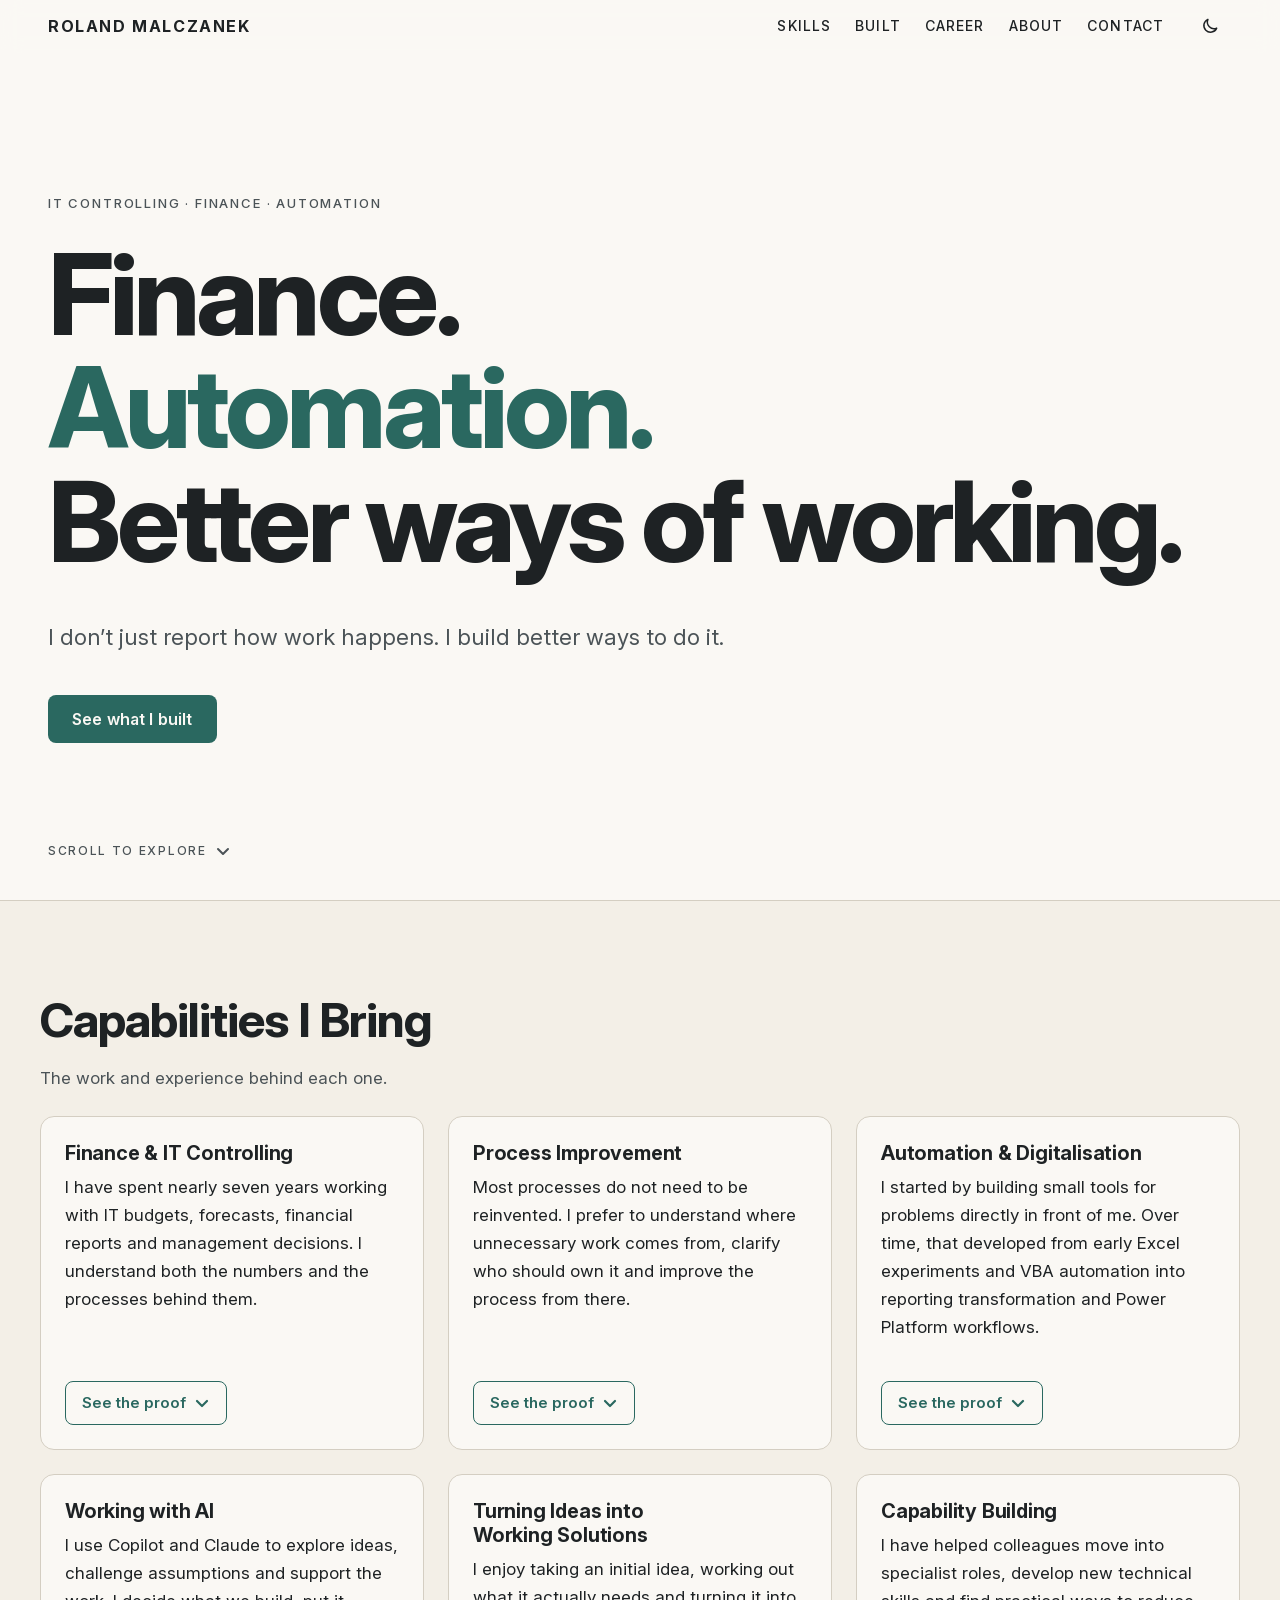
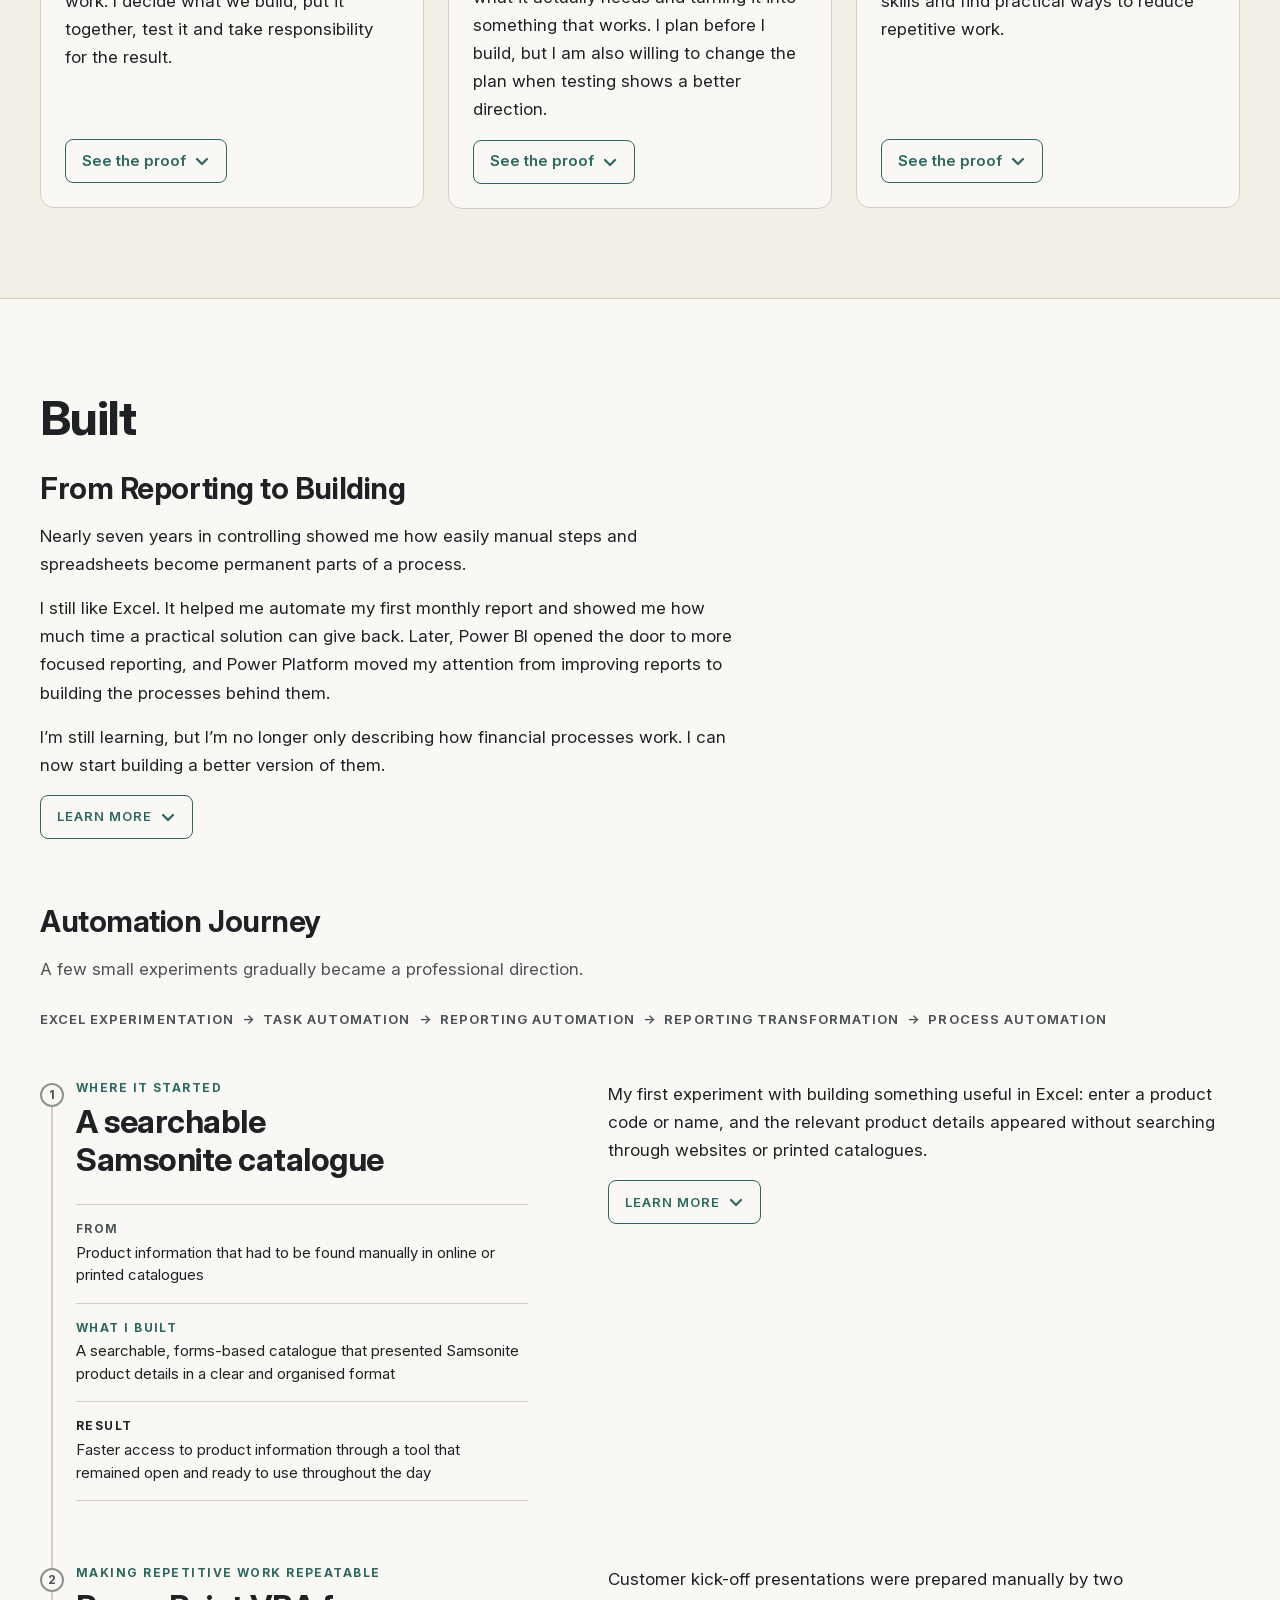
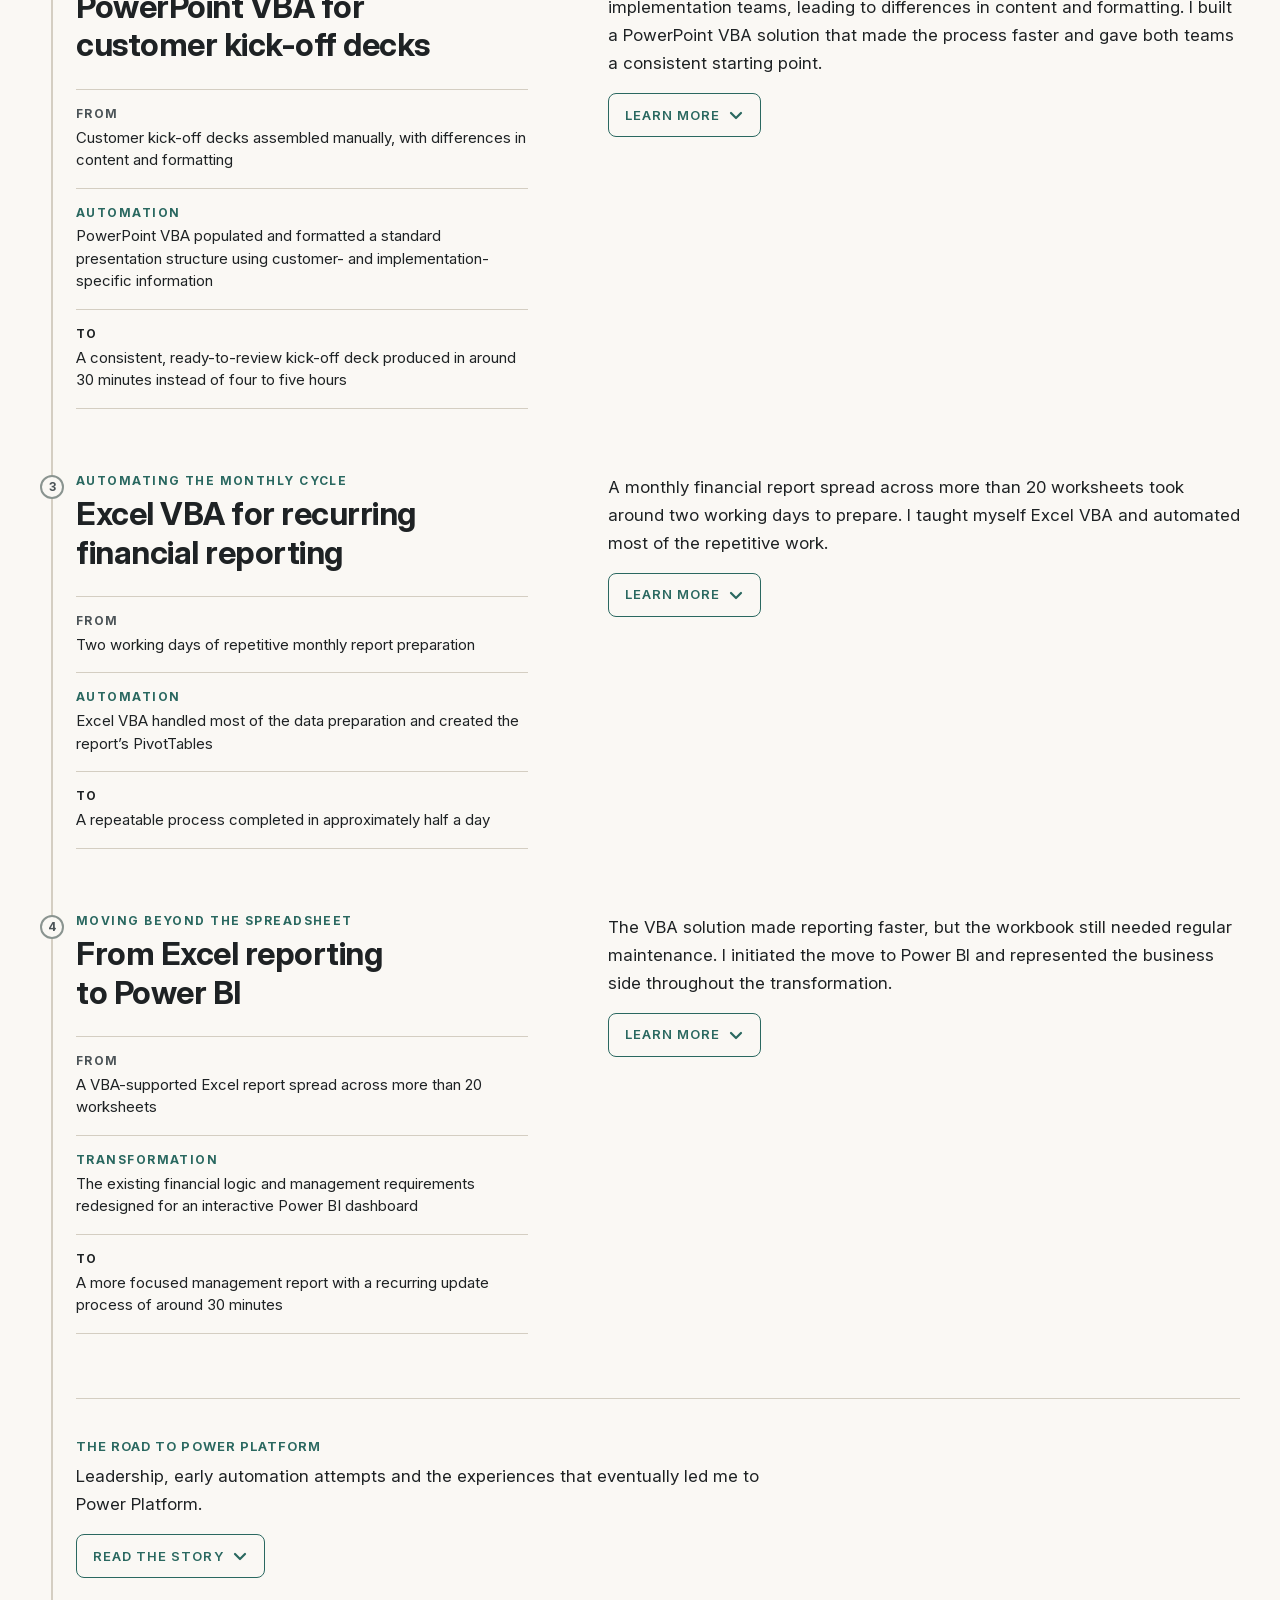
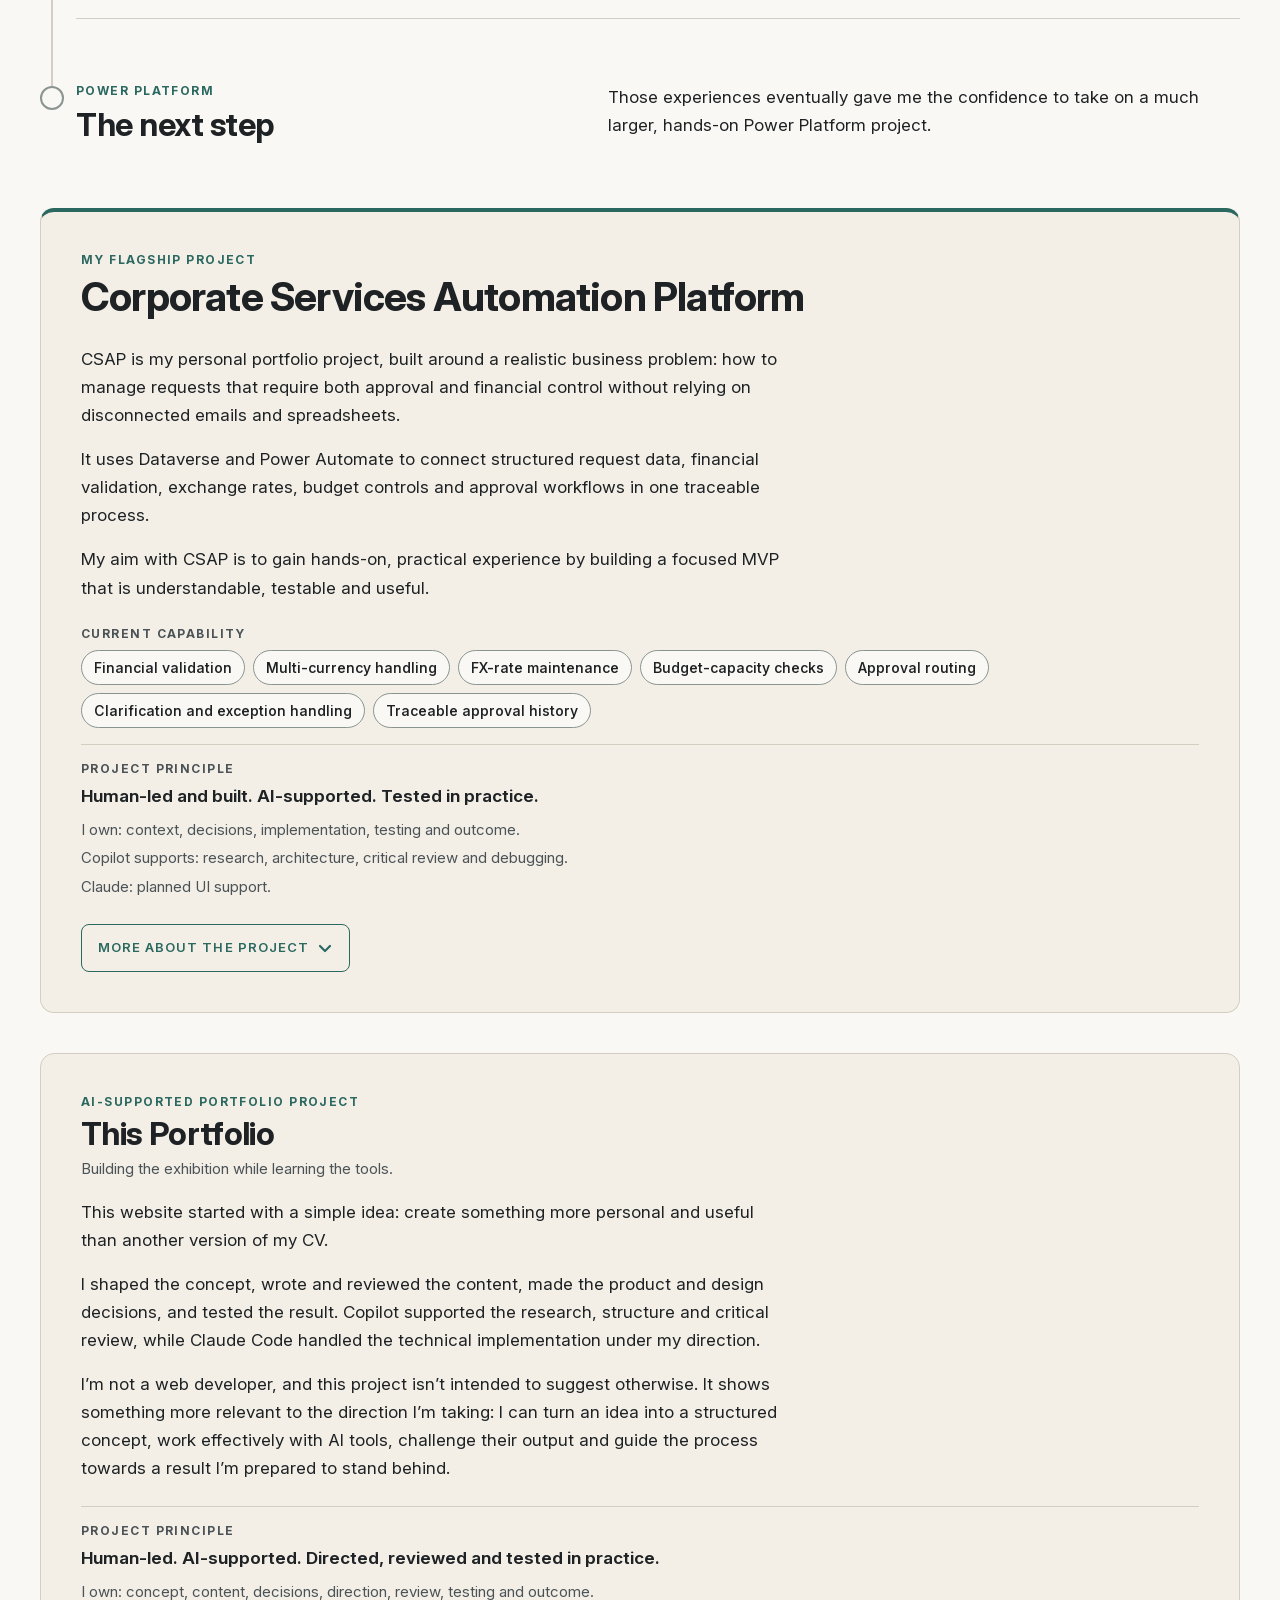
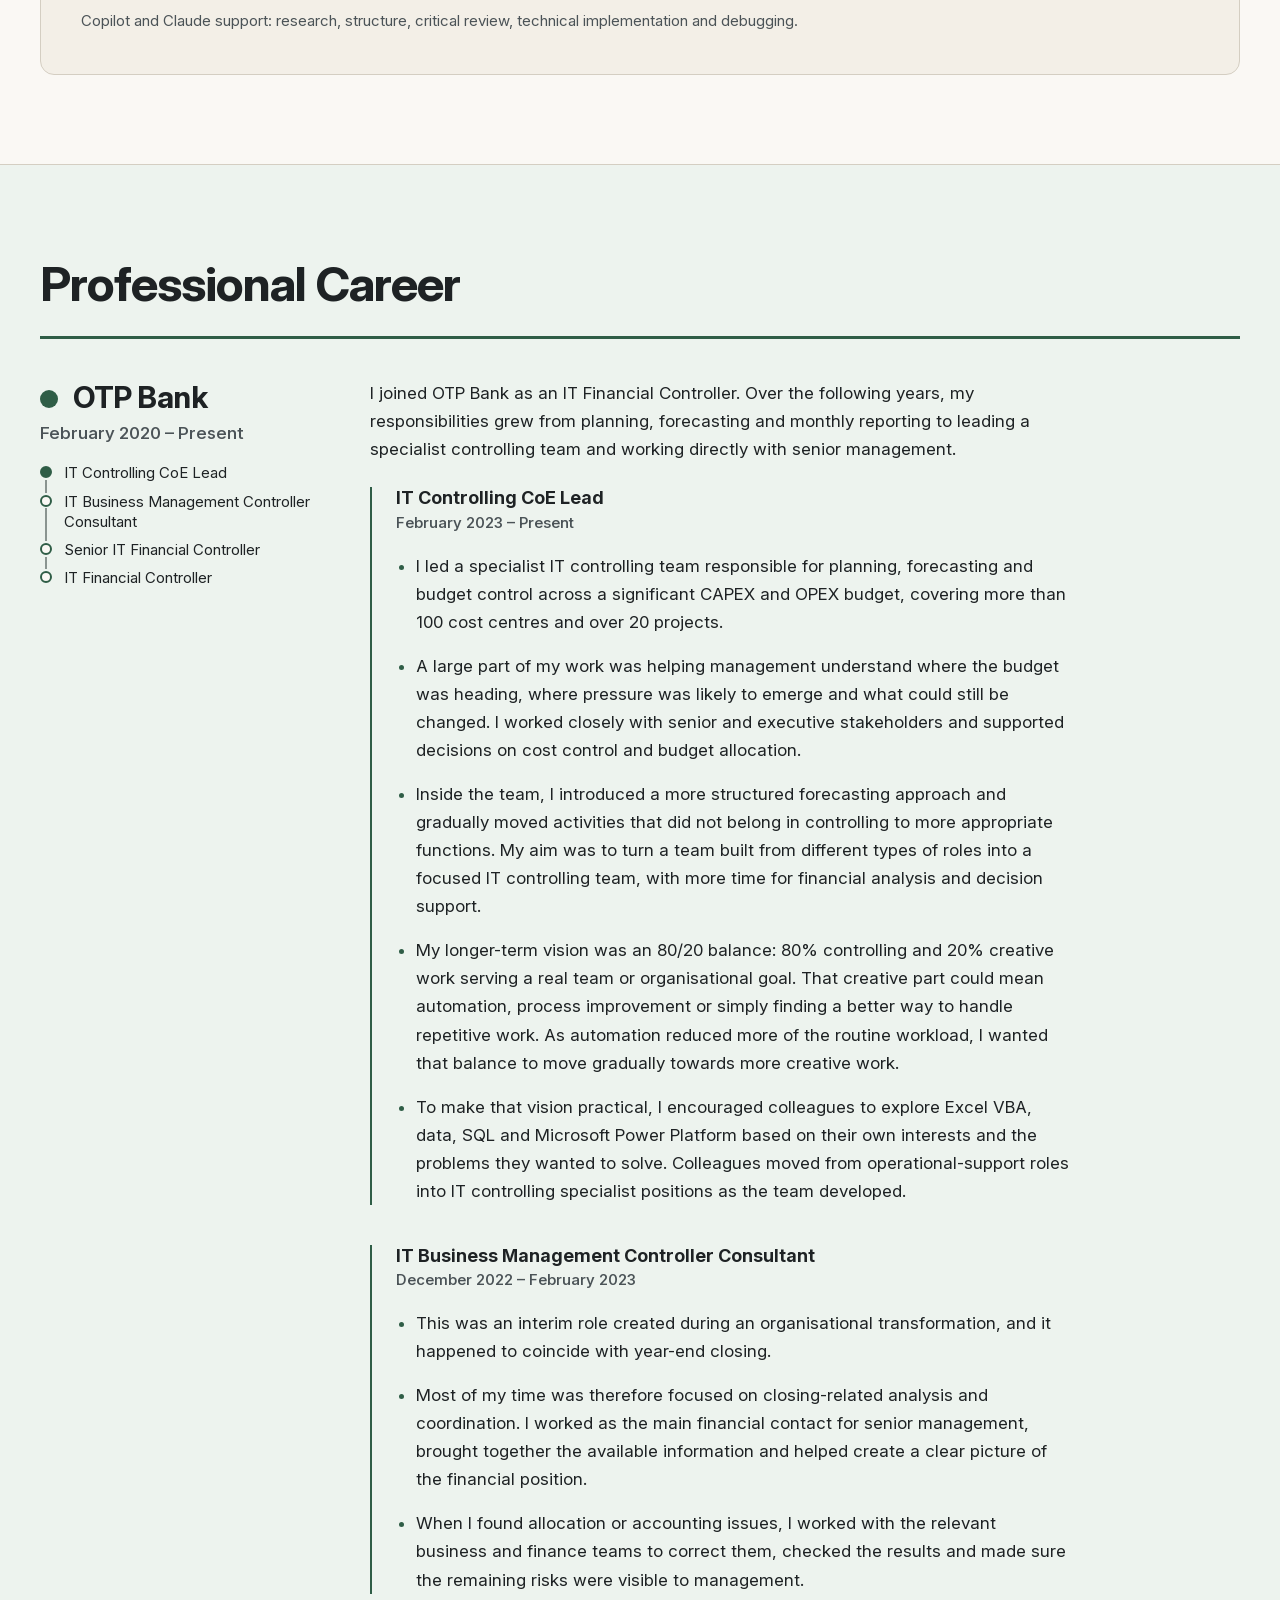
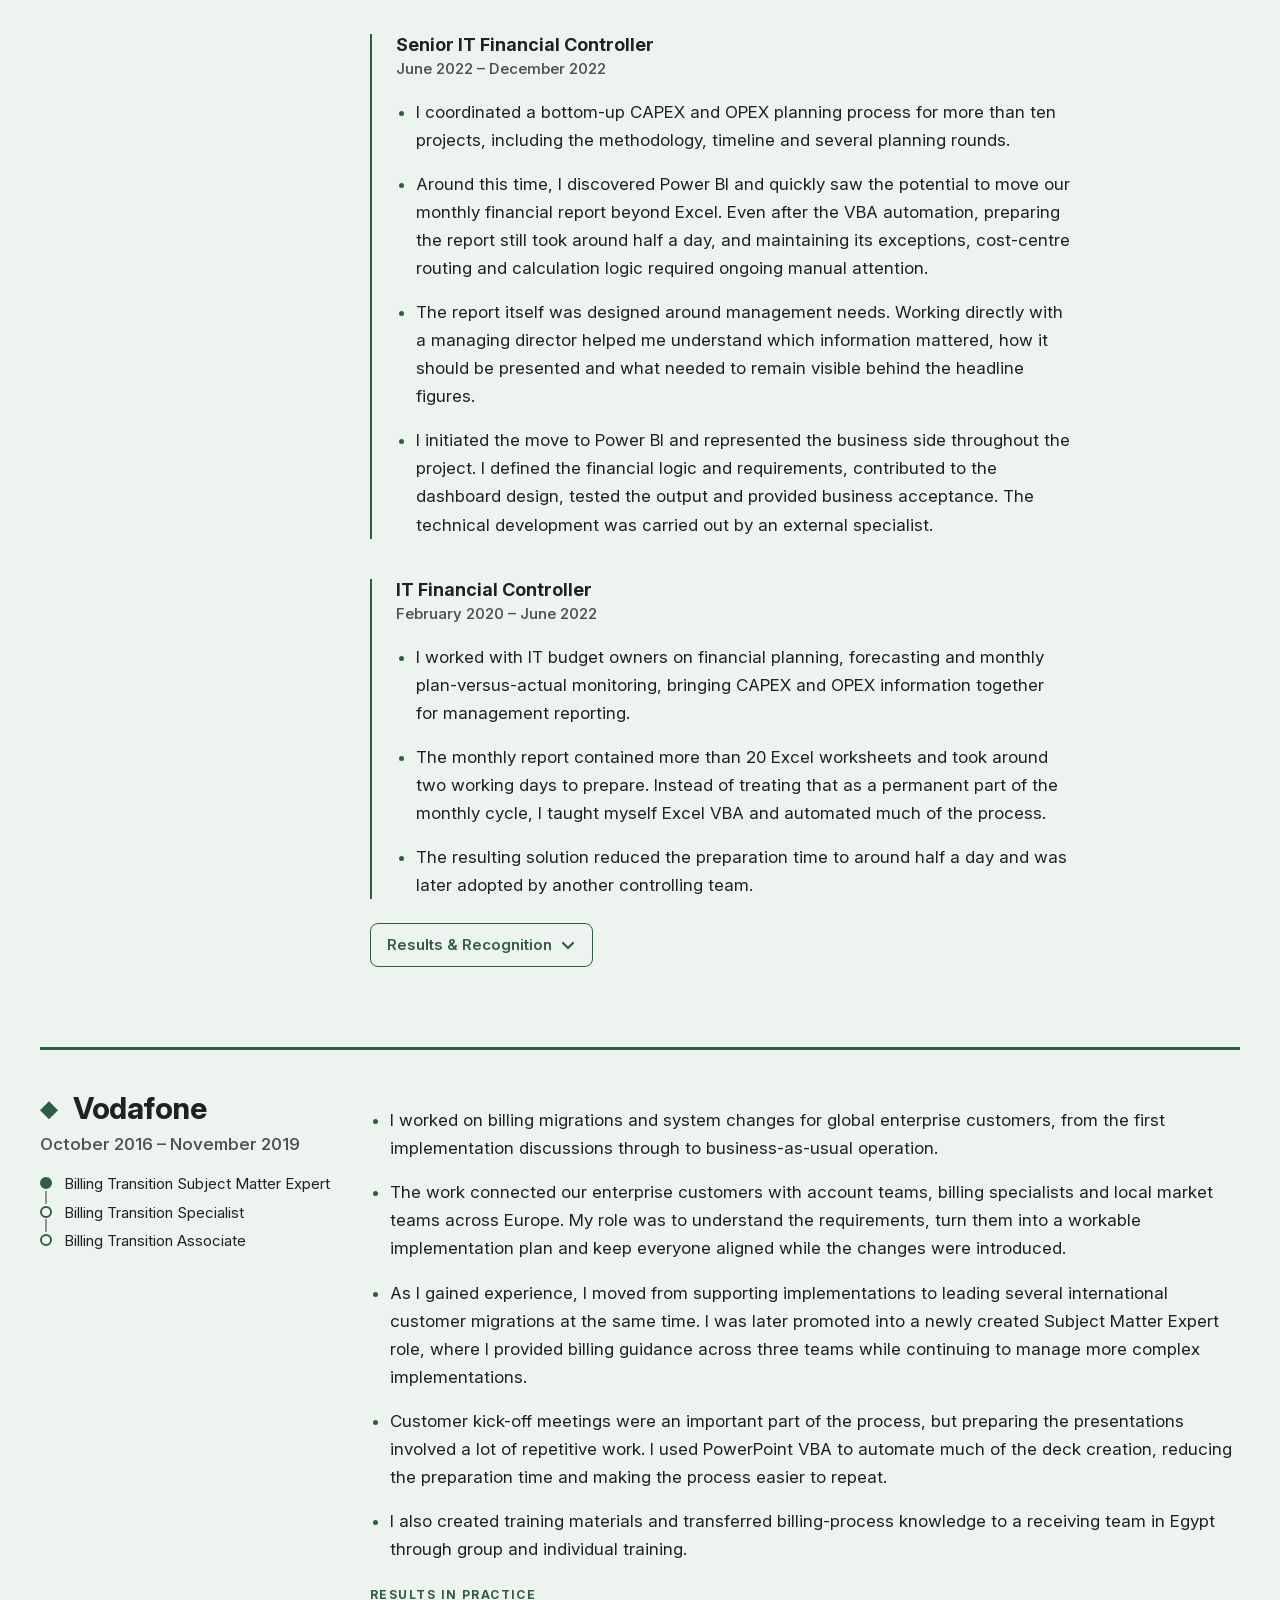
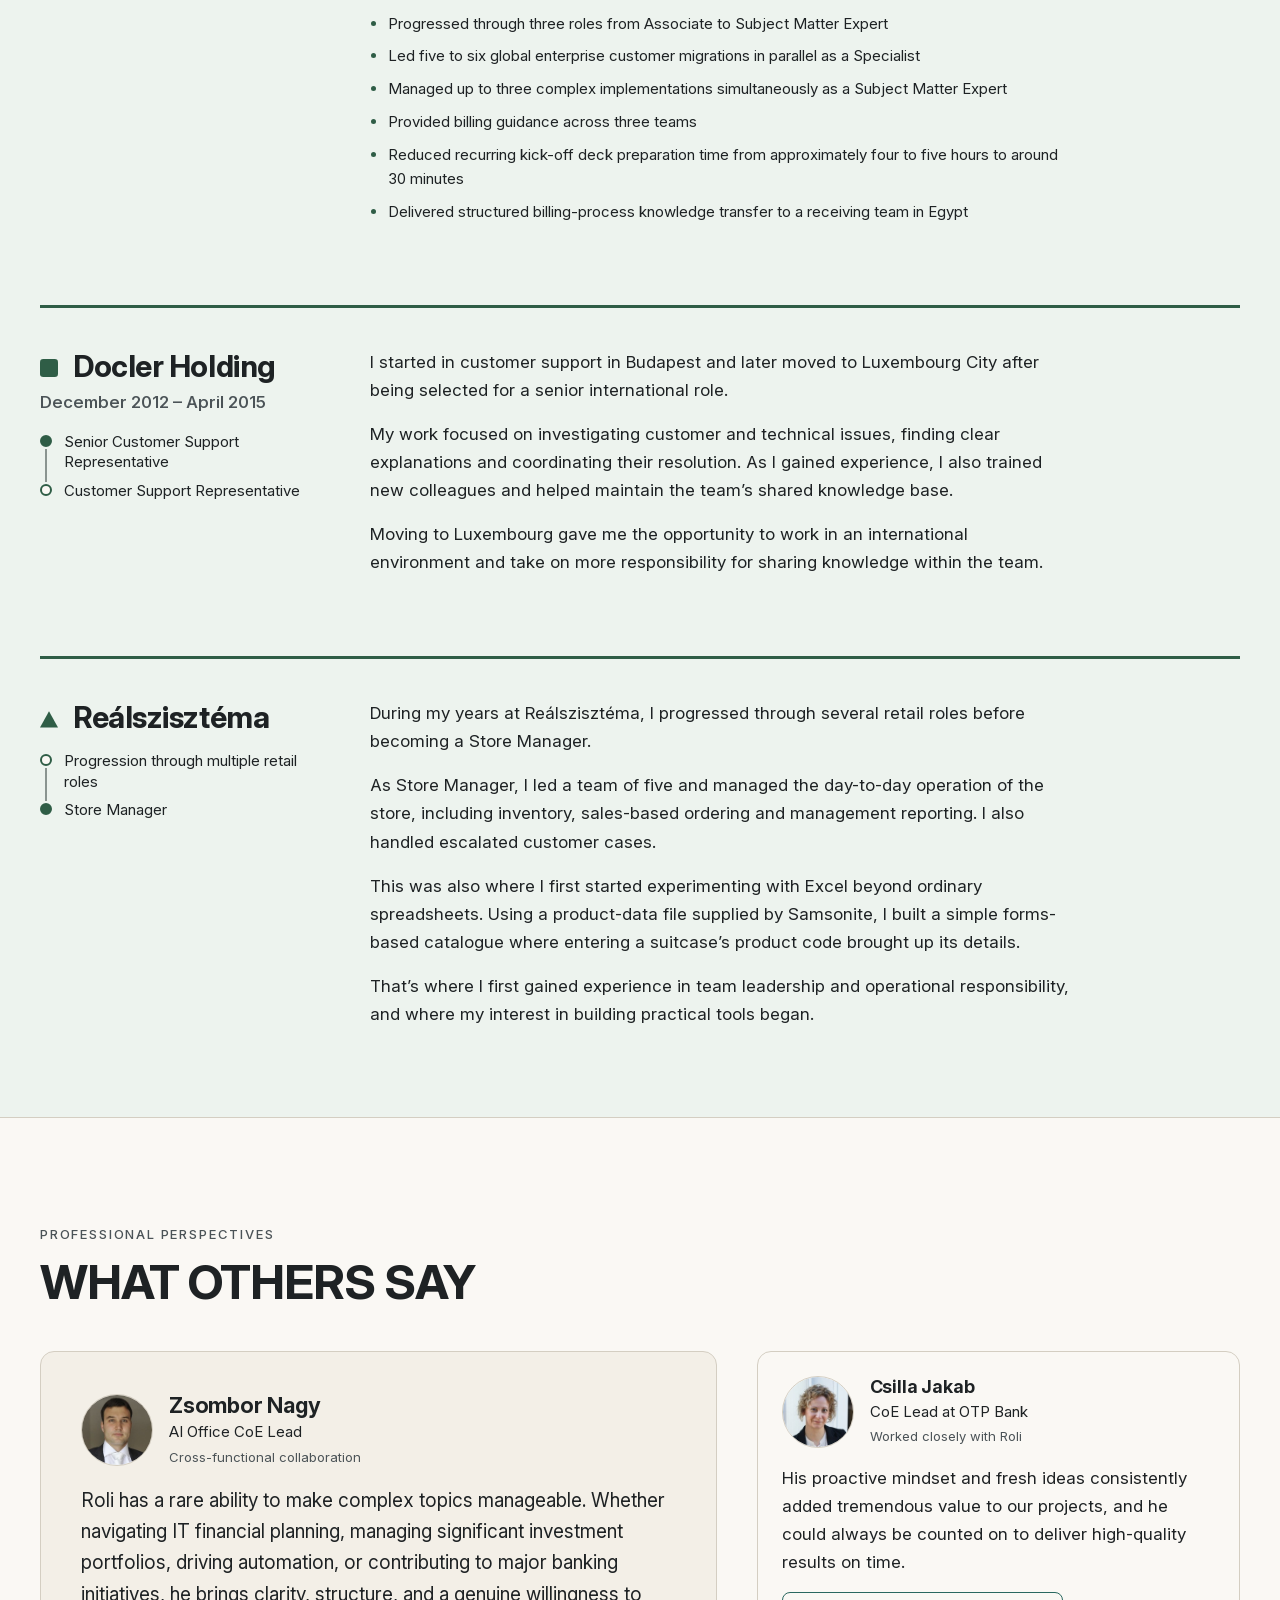
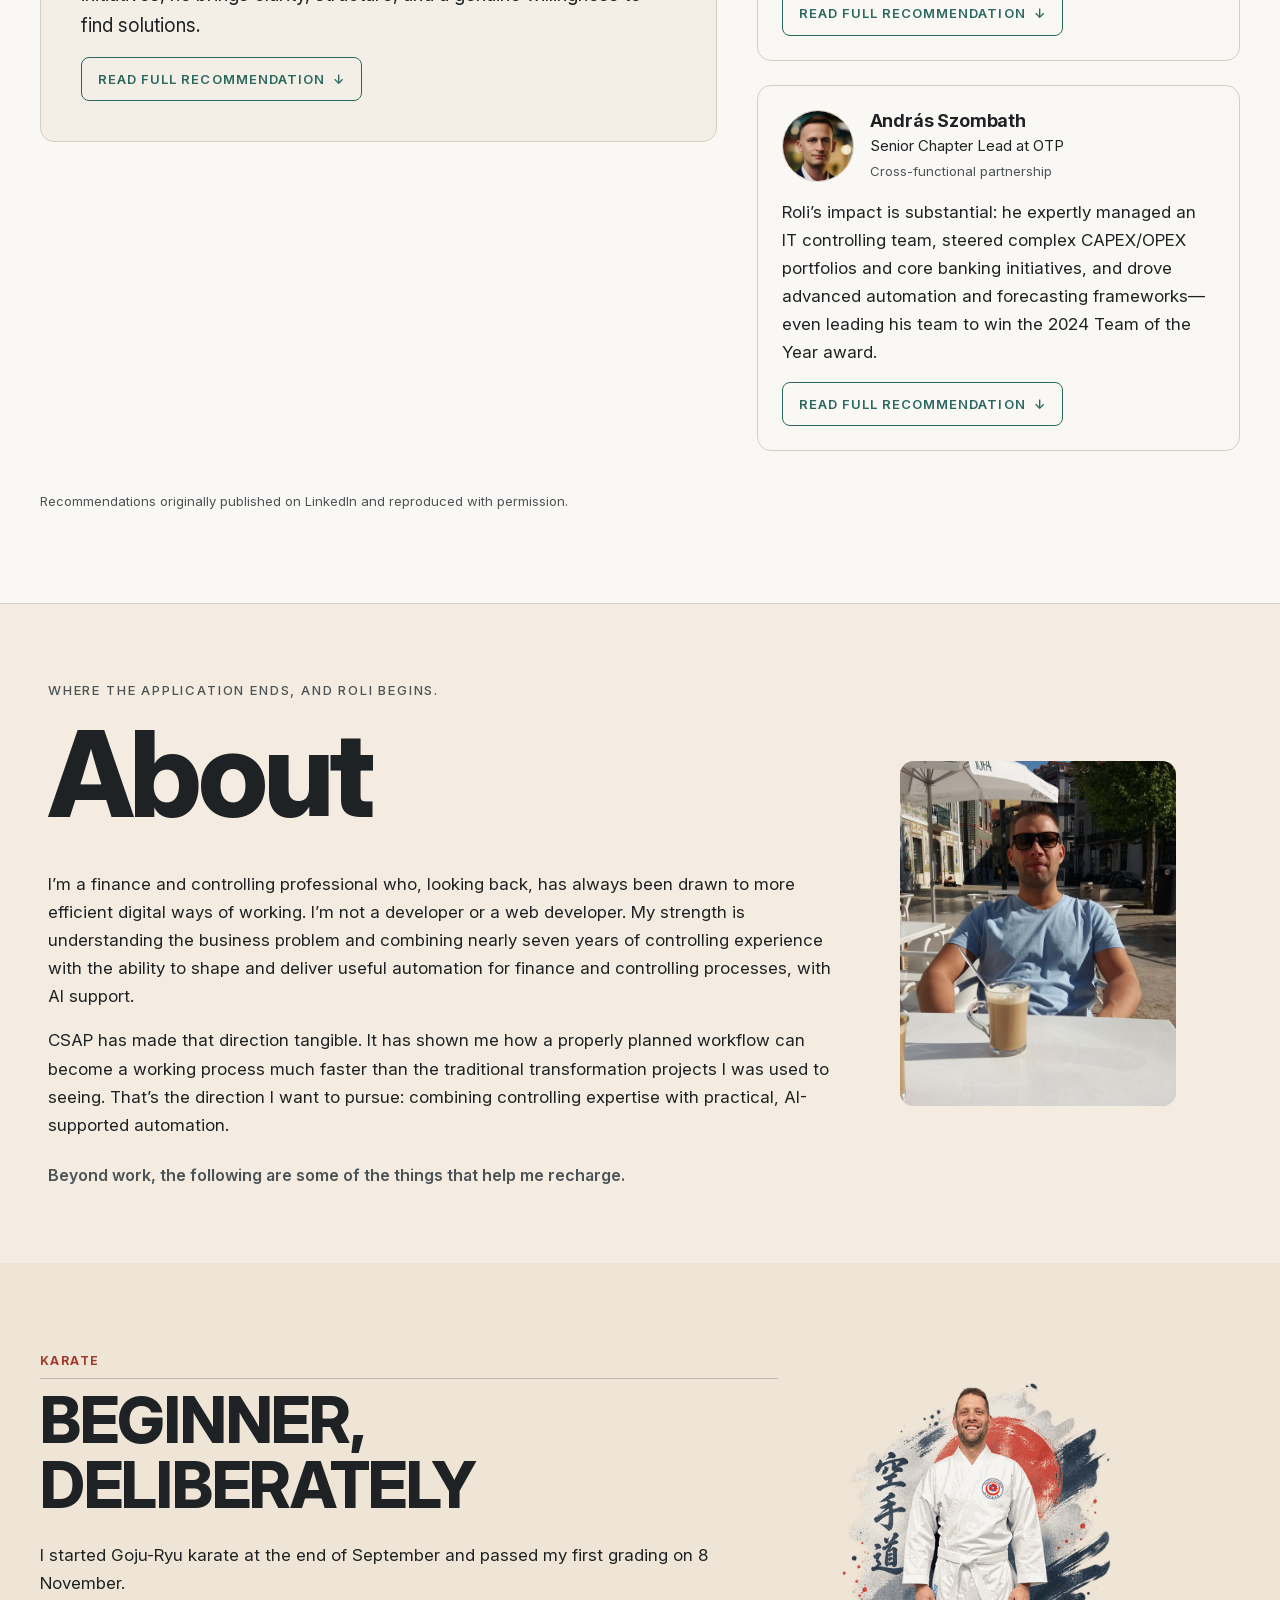
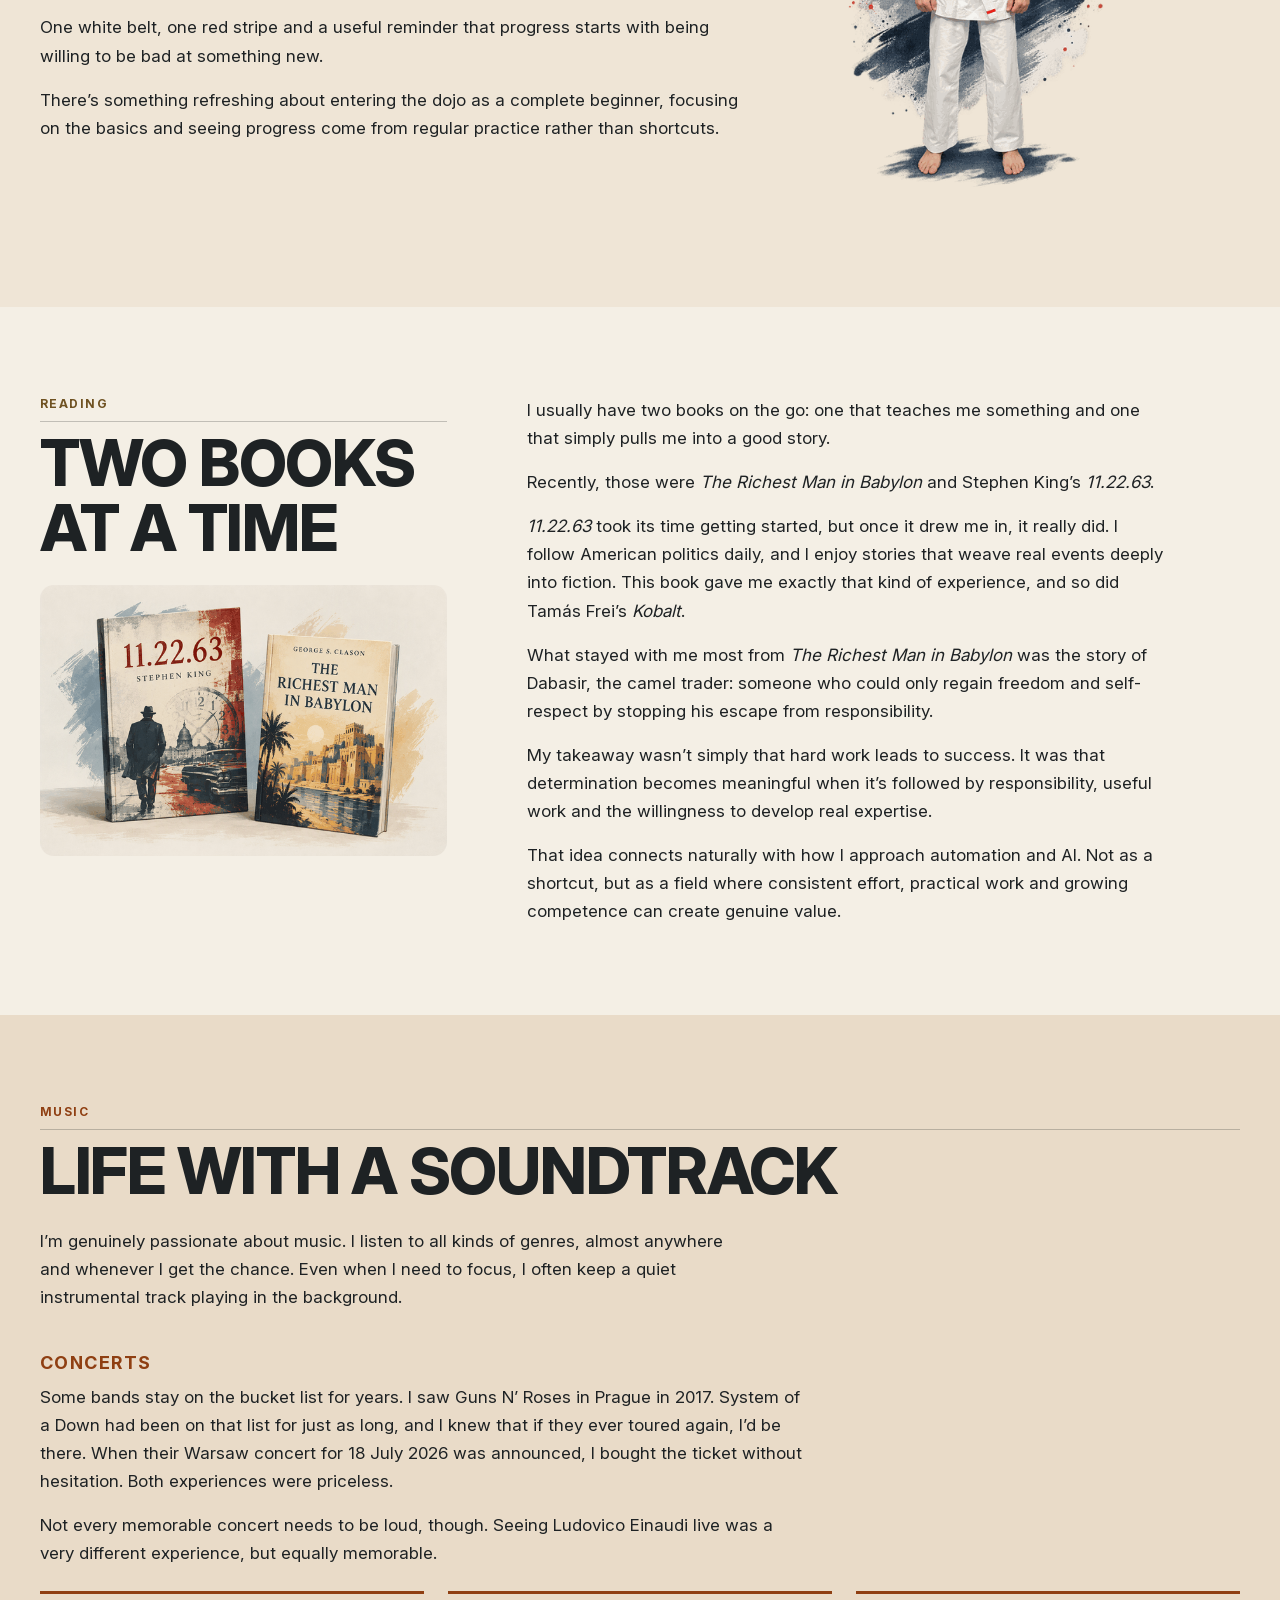
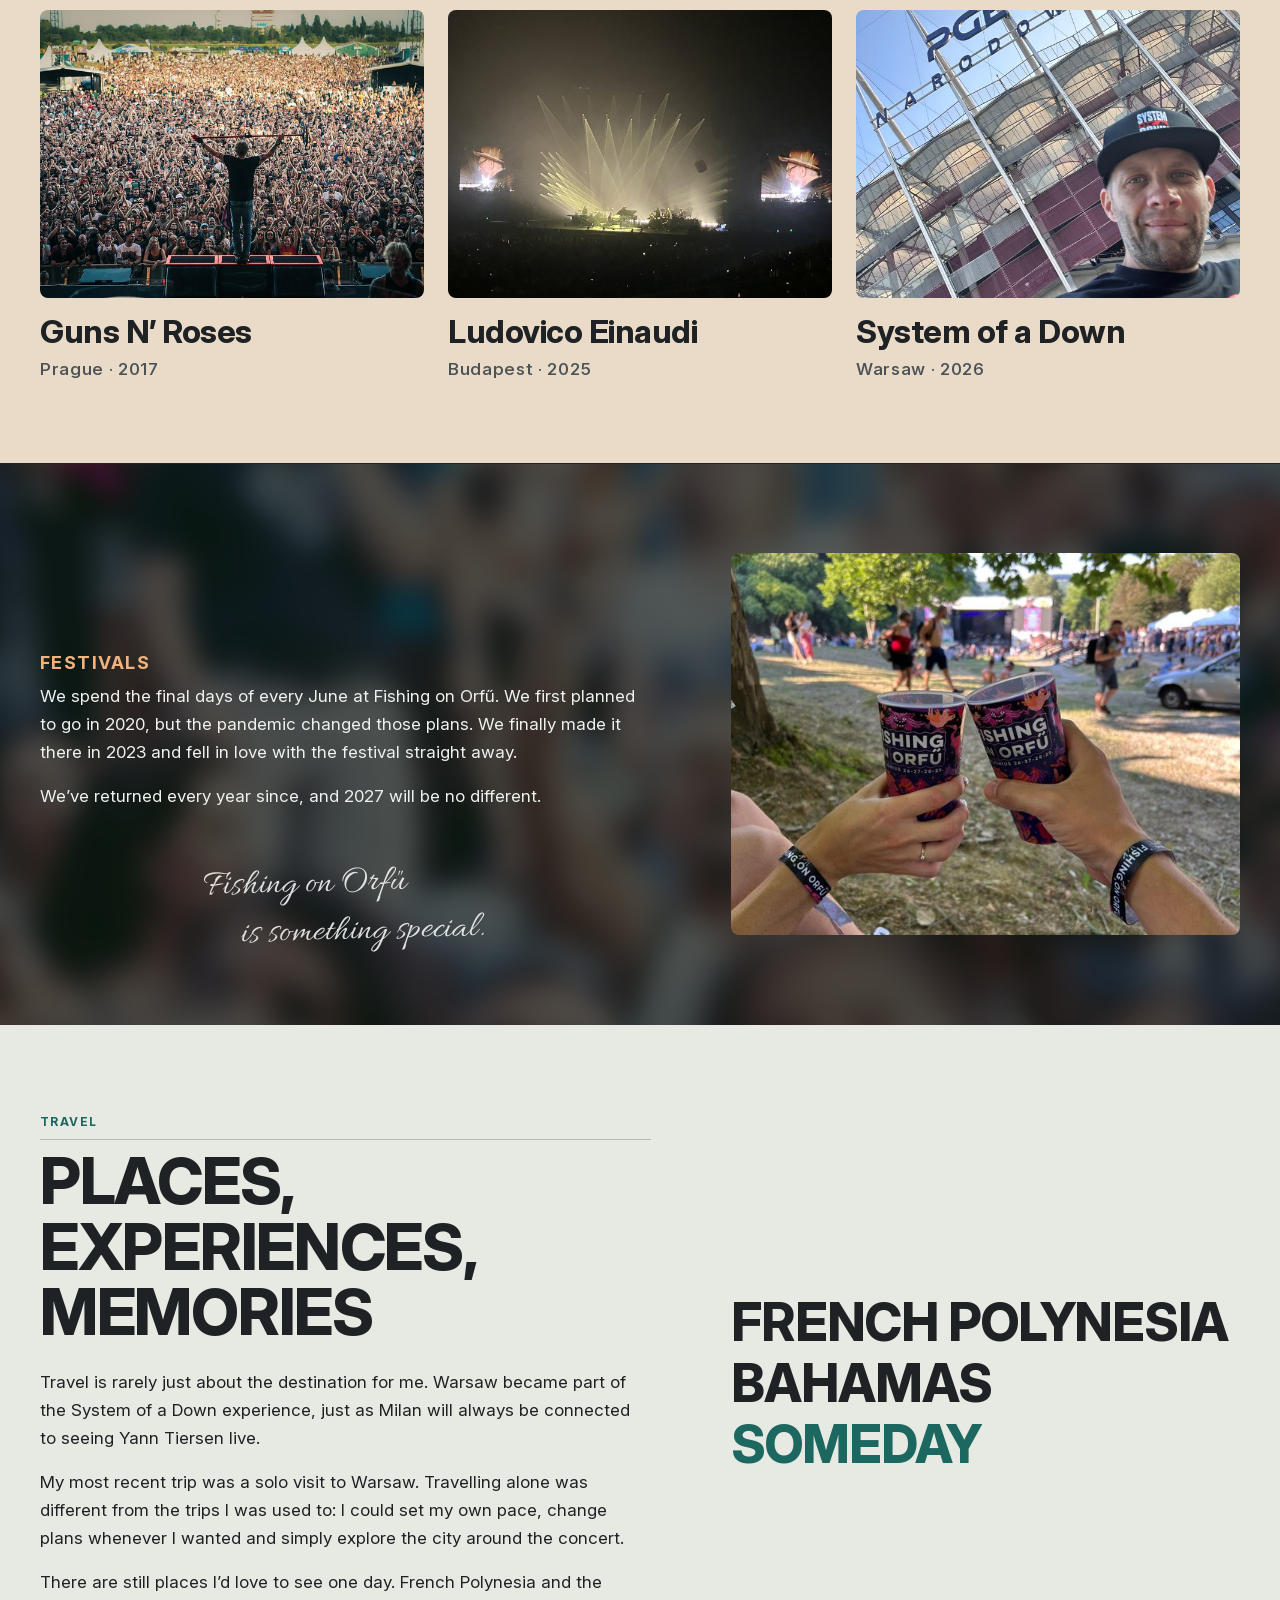
==== commit e67653a9: "Add Recommendations section between Career and About Co-Authored-By: Claude Sonnet 5.5 <noreply@anth" ====
--- a/en/index.html
+++ b/en/index.html
@@ -537,6 +537,65 @@
     </div>
   </section>
 
+  <section class="section recs" id="recommendations" aria-labelledby="recs-title">
+    <div class="wrap">
+      <div class="section__head" data-reveal><p class="eyebrow">PROFESSIONAL PERSPECTIVES</p><h2 id="recs-title">WHAT OTHERS SAY</h2></div>
+      <div class="recs__grid">
+<article class="rec story rec--featured" id="rec-zsombor-nagy" data-story data-reveal aria-labelledby="rec-zsombor-nagy-name">
+<header class="rec__who">
+<img class="rec__photo" src="../assets/images/career/recommendations/zsombor-nagy.jpeg" width="160" height="160" alt="" loading="lazy" decoding="async">
+<div class="rec__id"><h3 class="rec__name" id="rec-zsombor-nagy-name">Zsombor Nagy</h3>
+<p class="rec__title">AI Office CoE Lead</p>
+<p class="rec__rel">Cross-functional collaboration</p></div>
+</header>
+<div class="story__stage">
+<div class="story__teaser"><p>Roli has a rare ability to make complex topics manageable. Whether navigating IT financial planning, managing significant investment portfolios, driving automation, or contributing to major banking initiatives, he brings clarity, structure, and a genuine willingness to find solutions.</p></div>
+<div class="story__full" id="rec-zsombor-nagy-full">
+<p>Working together across different functions, I came to appreciate Roli not only for his professional expertise but also for the way he approaches challenges and people.</p>
+<p>Roli has a rare ability to make complex topics manageable. Whether navigating IT financial planning, managing significant investment portfolios, driving automation, or contributing to major banking initiatives, he brings clarity, structure, and a genuine willingness to find solutions.</p>
+<p>What impressed me most was his leadership style. He builds strong teams, encourages collaboration, and achieves outstanding results without losing his humility.</p>
+<p>Working with Roli was always straightforward, productive, and enjoyable. He is the kind of colleague I would gladly work with him again.</p>
+</div>
+</div>
+<button type="button" class="disclosure-btn story__btn rec__btn" aria-expanded="false" aria-controls="rec-zsombor-nagy-full" data-label-open="SHOW LESS" data-label-closed="READ FULL RECOMMENDATION" hidden><span data-story-label>READ FULL RECOMMENDATION</span><span class="sr-only">: Zsombor Nagy</span></button>
+</article>
+<div class="recs__side">
+<article class="rec story" id="rec-csilla-jakab" data-story data-reveal aria-labelledby="rec-csilla-jakab-name">
+<header class="rec__who">
+<img class="rec__photo" src="../assets/images/career/recommendations/csilla-jakab.jpeg" width="160" height="160" alt="" loading="lazy" decoding="async">
+<div class="rec__id"><h3 class="rec__name" id="rec-csilla-jakab-name">Csilla Jakab</h3>
+<p class="rec__title">CoE Lead at OTP Bank</p>
+<p class="rec__rel">Worked closely with Roli</p></div>
+</header>
+<div class="story__stage">
+<div class="story__teaser"><p>His proactive mindset and fresh ideas consistently added tremendous value to our projects, and he could always be counted on to deliver high-quality results on time.</p></div>
+<div class="story__full" id="rec-csilla-jakab-full">
+<p>I had the pleasure of working closely with Roli, and I can confidently say that he is a highly skilled, reliable, and innovative professional. His proactive mindset and fresh ideas consistently added tremendous value to our projects, and he could always be counted on to deliver high-quality results on time. Working with Roli was a truly great experience, and I would highly recommend him to any team looking for a dedicated and forward-thinking talent.</p>
+</div>
+</div>
+<button type="button" class="disclosure-btn story__btn rec__btn" aria-expanded="false" aria-controls="rec-csilla-jakab-full" data-label-open="SHOW LESS" data-label-closed="READ FULL RECOMMENDATION" hidden><span data-story-label>READ FULL RECOMMENDATION</span><span class="sr-only">: Csilla Jakab</span></button>
+</article>
+<article class="rec story" id="rec-andras-szombath" data-story data-reveal aria-labelledby="rec-andras-szombath-name">
+<header class="rec__who">
+<img class="rec__photo" src="../assets/images/career/recommendations/andras-szombath.png" width="160" height="160" alt="" loading="lazy" decoding="async">
+<div class="rec__id"><h3 class="rec__name" id="rec-andras-szombath-name">András Szombath</h3>
+<p class="rec__title">Senior Chapter Lead at OTP</p>
+<p class="rec__rel">Cross-functional partnership</p></div>
+</header>
+<div class="story__stage">
+<div class="story__teaser"><p>Roli’s impact is substantial: he expertly managed an IT controlling team, steered complex CAPEX/OPEX portfolios and core banking initiatives, and drove advanced automation and forecasting frameworks—even leading his team to win the 2024 Team of the Year award.</p></div>
+<div class="story__full" id="rec-andras-szombath-full">
+<p>I had the pleasure of working with Roli for nearly three years through cross-functional partnership. Throughout our time together, working with him was consistently smooth and efficient, built on a true &#34;how-to&#34; mindset and deep professional humility. Roli’s impact is substantial: he expertly managed an IT controlling team, steered complex CAPEX/OPEX portfolios and core banking initiatives, and drove advanced automation and forecasting frameworks—even leading his team to win the 2024 Team of the Year award. He combines sharp financial acumen with exceptional leadership and a collaborative spirit. Any team would be fortunate to have him.</p>
+</div>
+</div>
+<button type="button" class="disclosure-btn story__btn rec__btn" aria-expanded="false" aria-controls="rec-andras-szombath-full" data-label-open="SHOW LESS" data-label-closed="READ FULL RECOMMENDATION" hidden><span data-story-label>READ FULL RECOMMENDATION</span><span class="sr-only">: András Szombath</span></button>
+</article>
+</div>
+      </div>
+      <p class="recs__note">Recommendations originally published on LinkedIn and reproduced with permission.</p>
+    </div>
+  </section>
+
   <section class="about" id="about" aria-labelledby="about-title">
     <div class="about-open">
       <div class="wrap wrap--wide about-open__inner">
--- a/assets/css/styles.css
+++ b/assets/css/styles.css
@@ -772,3 +772,28 @@
    ("... starts with being" / "... beginner, focusing", about 687px at 17px) physically fits the text column; below that it wraps naturally. */
 .karate-br { display: none; }
 @media (min-width: 73rem) { .karate-br { display: inline; } }
+
+/* ==========================================================================
+   Recommendations (between Professional Career and About): one editorial block,
+   featured recommendation plus two secondary ones. Reuses the Story disclosure.
+   ========================================================================== */
+.recs .section__head { margin-bottom: var(--space-4); }
+.recs .eyebrow { margin-bottom: var(--space-1); }
+.recs__grid, .recs__side { display: grid; gap: var(--space-3); align-content: start; }
+@media (min-width: 56rem) {
+  .recs__grid { grid-template-columns: minmax(0, 7fr) minmax(0, 5fr); gap: var(--space-4); align-items: start; }
+}
+.rec { padding: var(--space-3); background: var(--color-bg); border: 1px solid var(--color-border); border-radius: var(--radius); }
+.rec--featured { background: var(--color-surface); }
+@media (min-width: 48rem) { .rec--featured { padding: var(--space-4); } }
+.rec__who { display: flex; align-items: center; gap: var(--space-2); margin-bottom: var(--space-2); }
+.rec__photo { flex: none; display: block; width: 4.5rem; height: 4.5rem; object-fit: cover; border-radius: 50%; border: 1px solid var(--color-border); }
+.rec__name { font-size: 1.125rem; font-weight: 680; letter-spacing: -.01em; }
+.rec--featured .rec__name { font-size: 1.375rem; }
+.rec__title { margin-top: .125rem; font-size: .9375rem; color: var(--color-text); }
+.rec__rel { margin-top: .125rem; font-size: .8125rem; color: var(--color-muted); }
+.rec--featured .story__teaser p, .rec--featured .story__full p { font-size: 1.1875rem; }
+.rec .story__btn { margin-top: var(--space-2); }
+.rec__btn::after { content: "\2193" / ""; }
+.rec__btn[aria-expanded="true"]::after { content: "\2191" / ""; }
+.recs__note { margin-top: var(--space-4); font-size: .8125rem; color: var(--color-muted); }
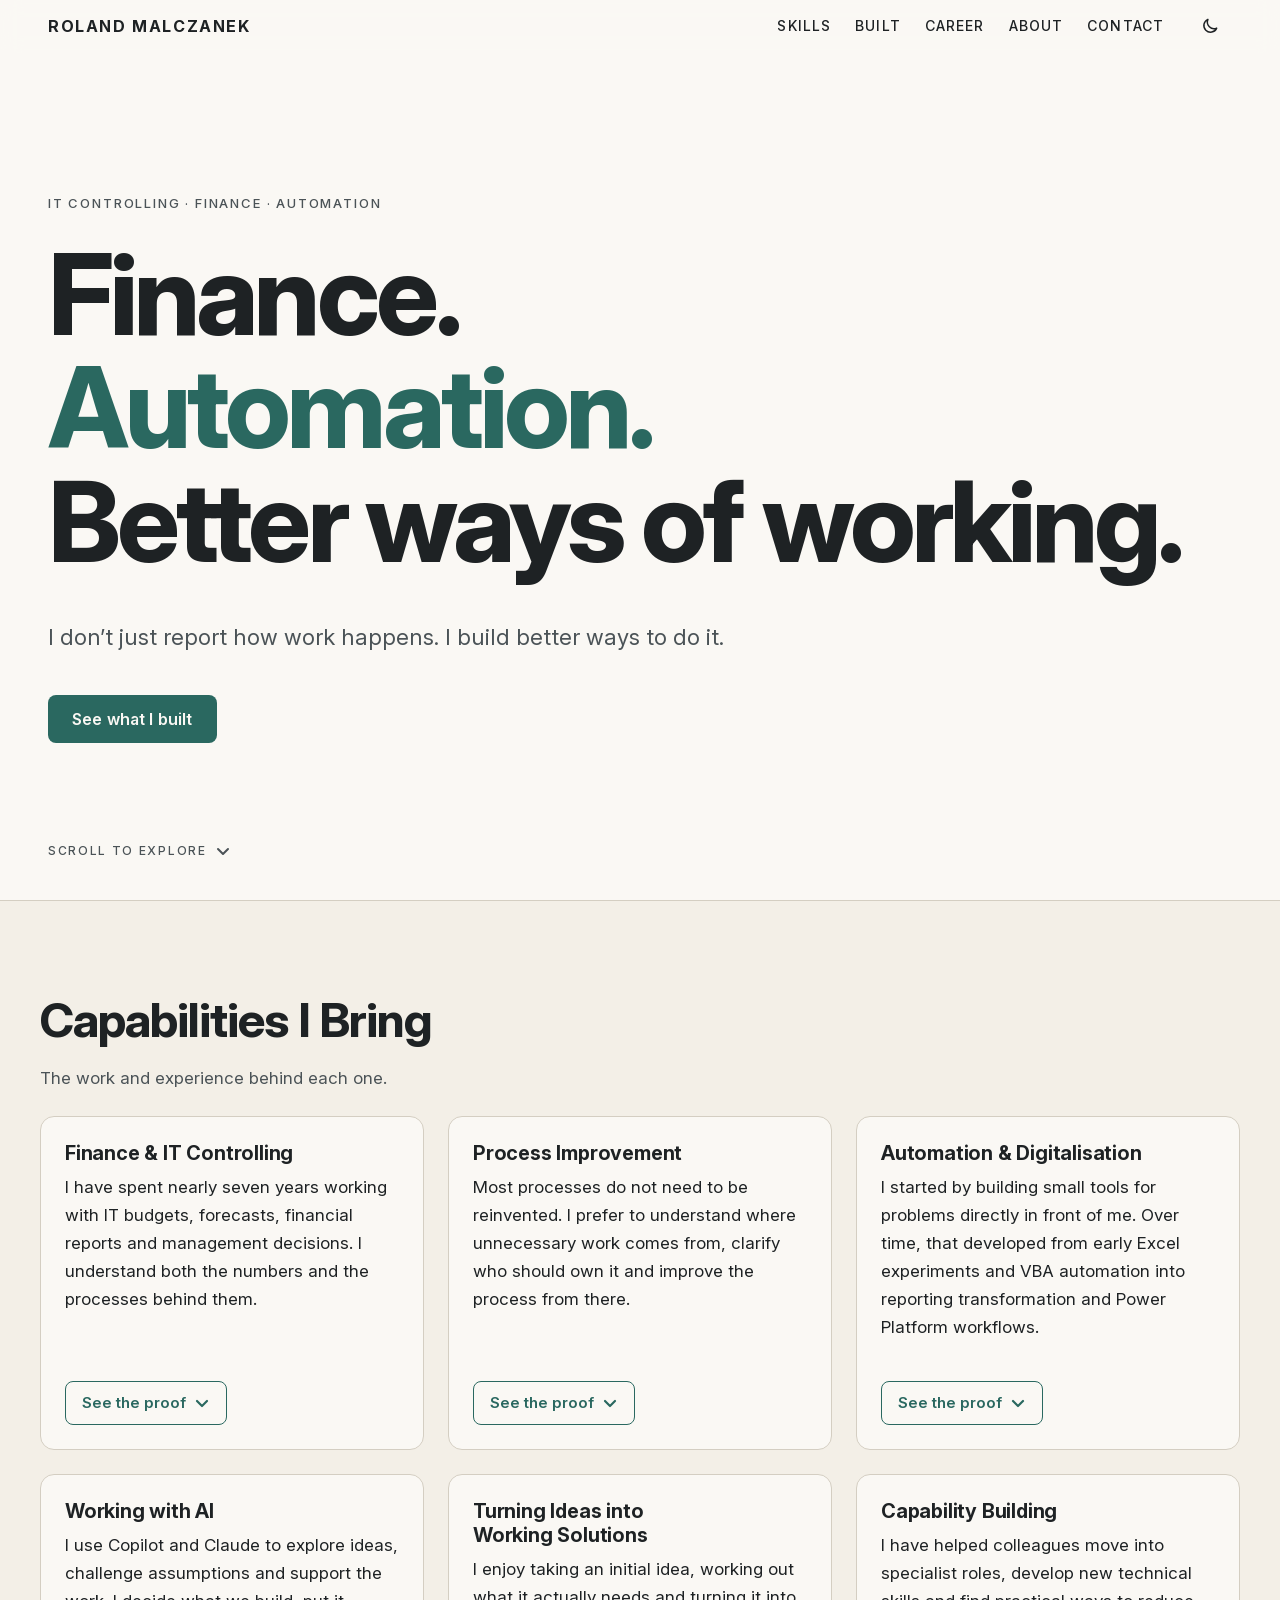
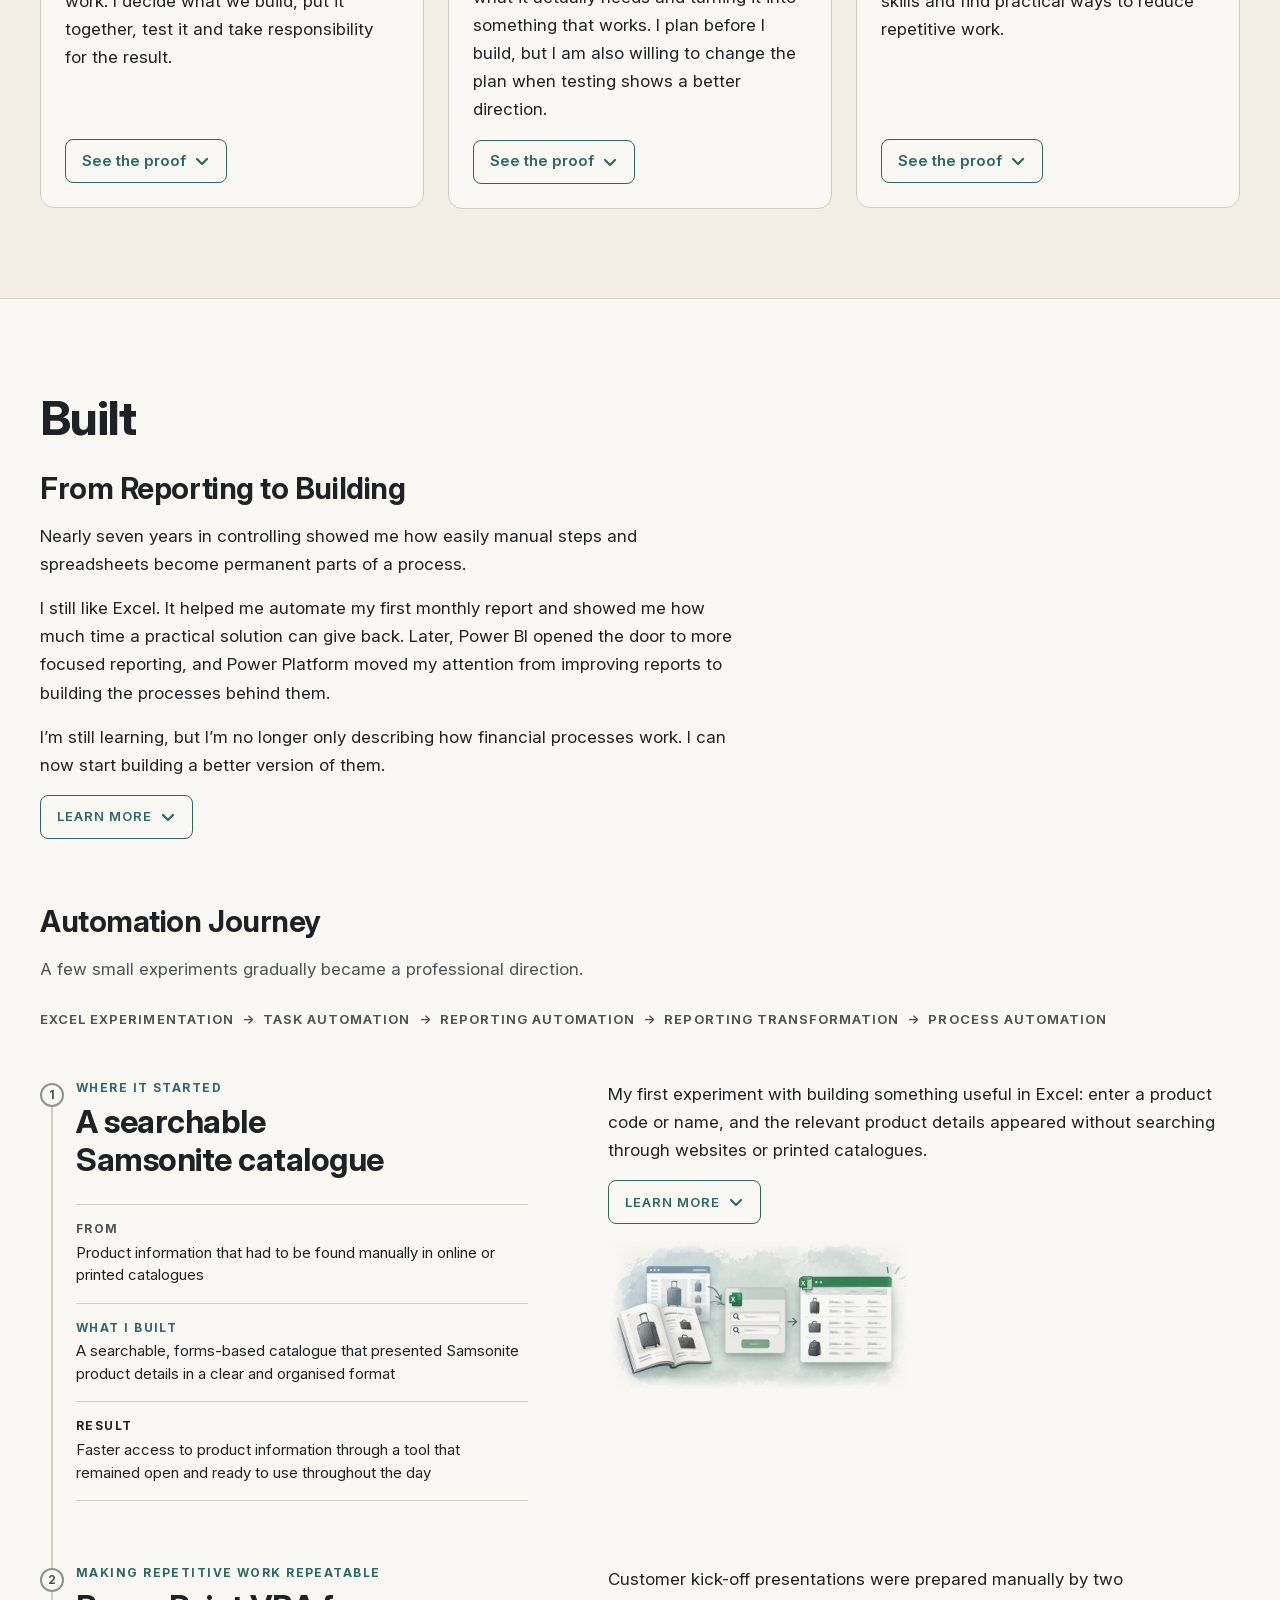
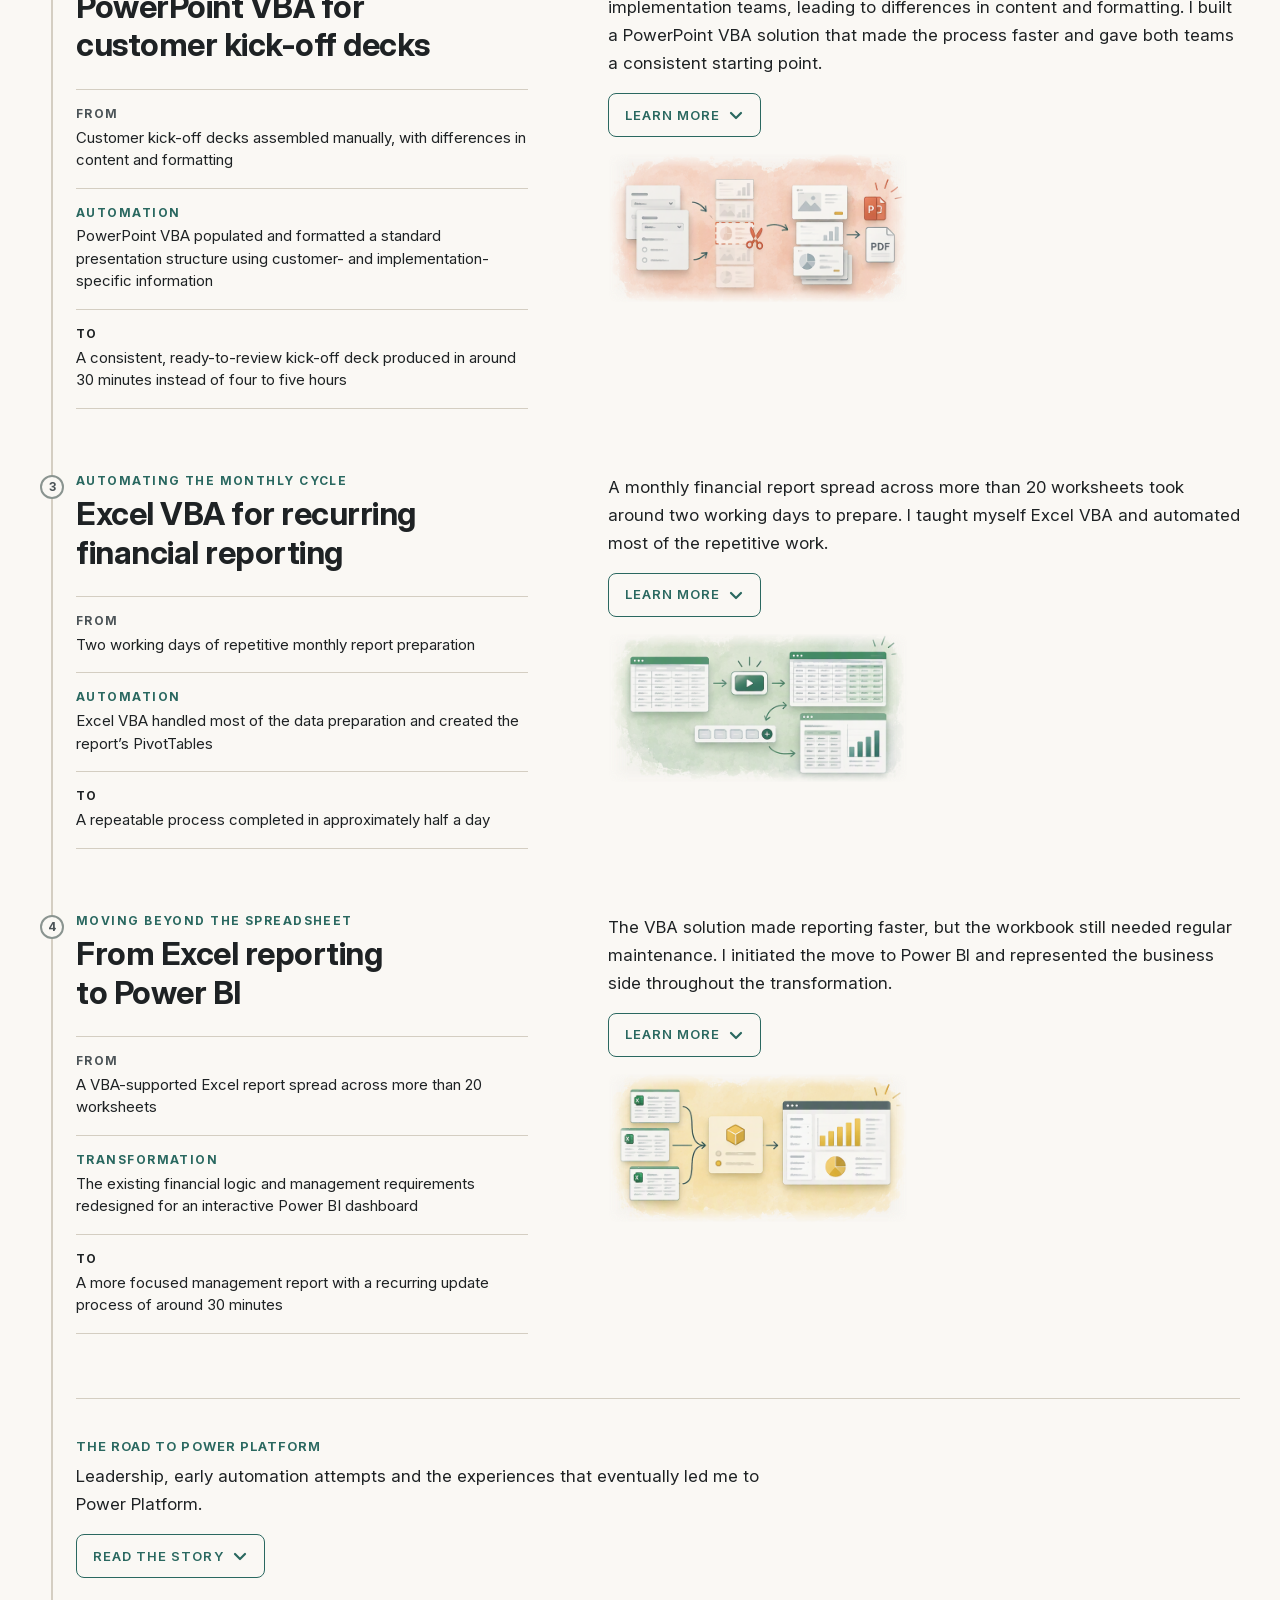
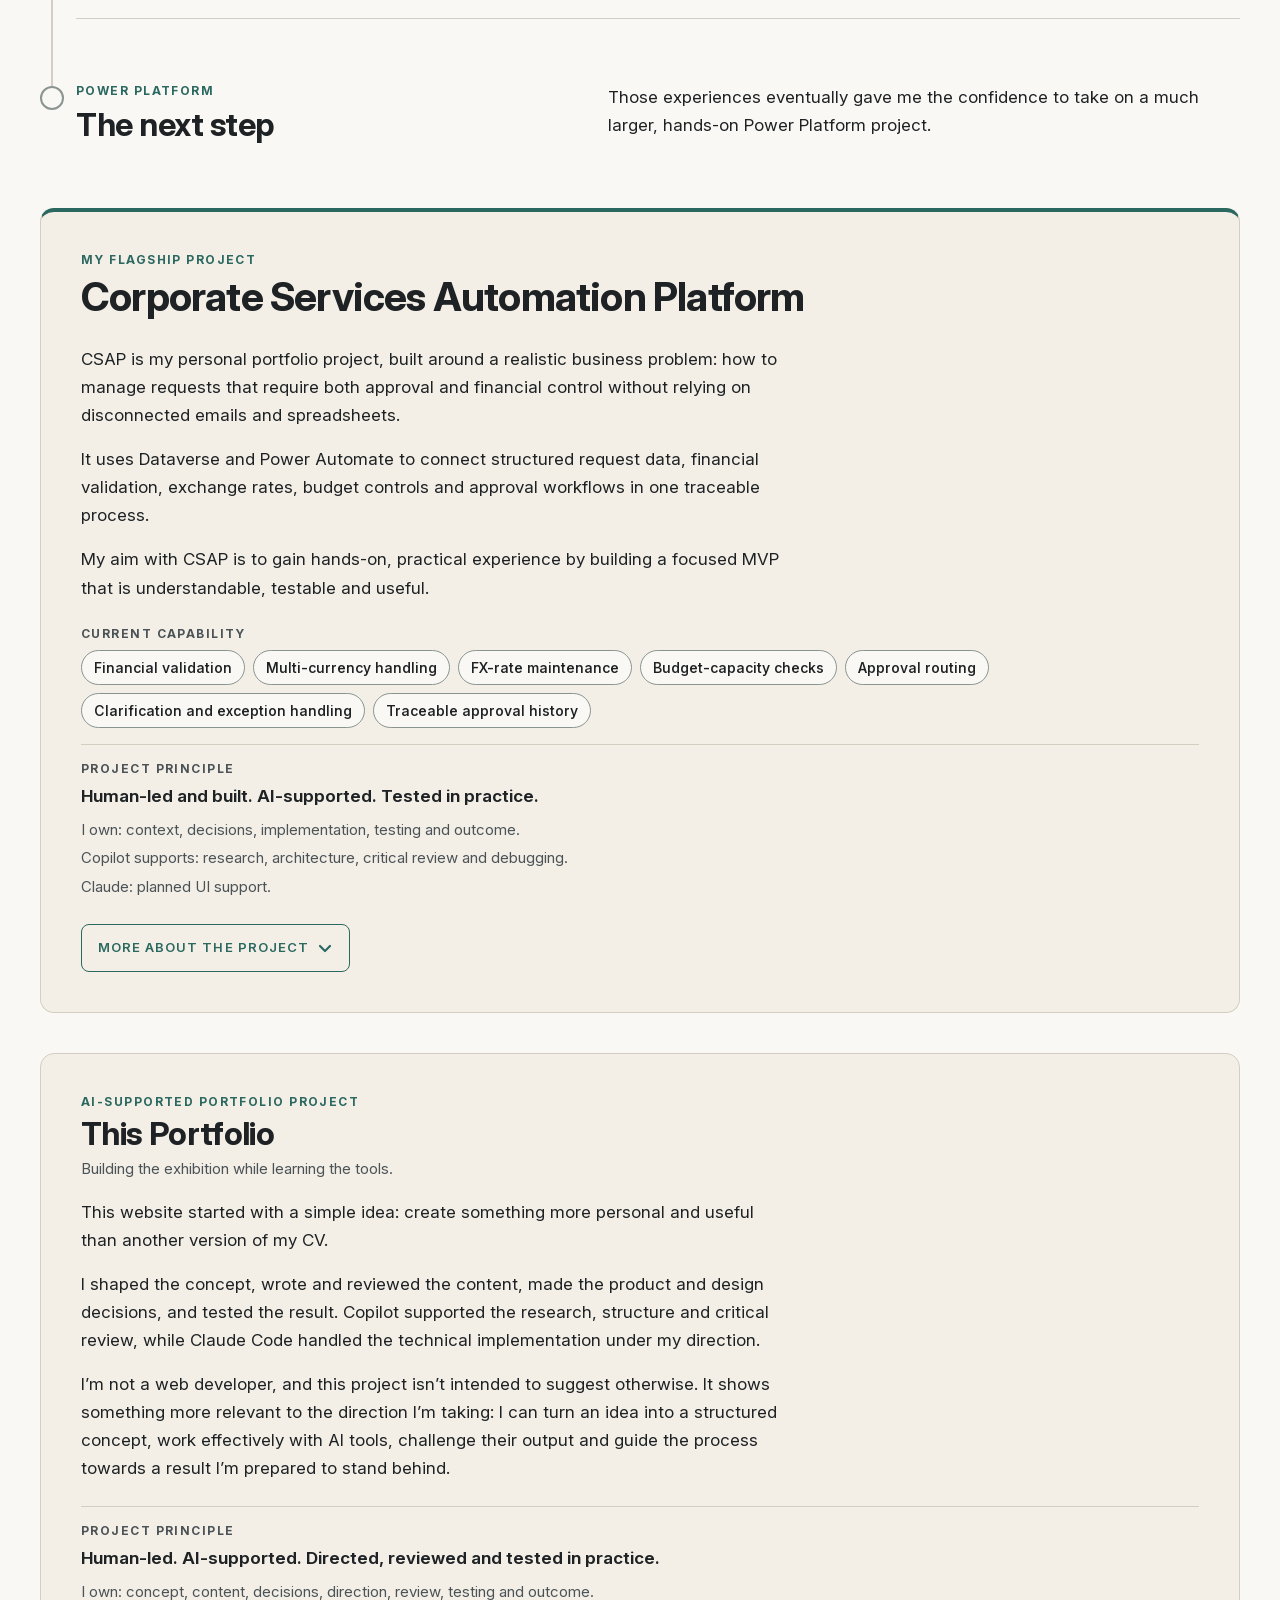
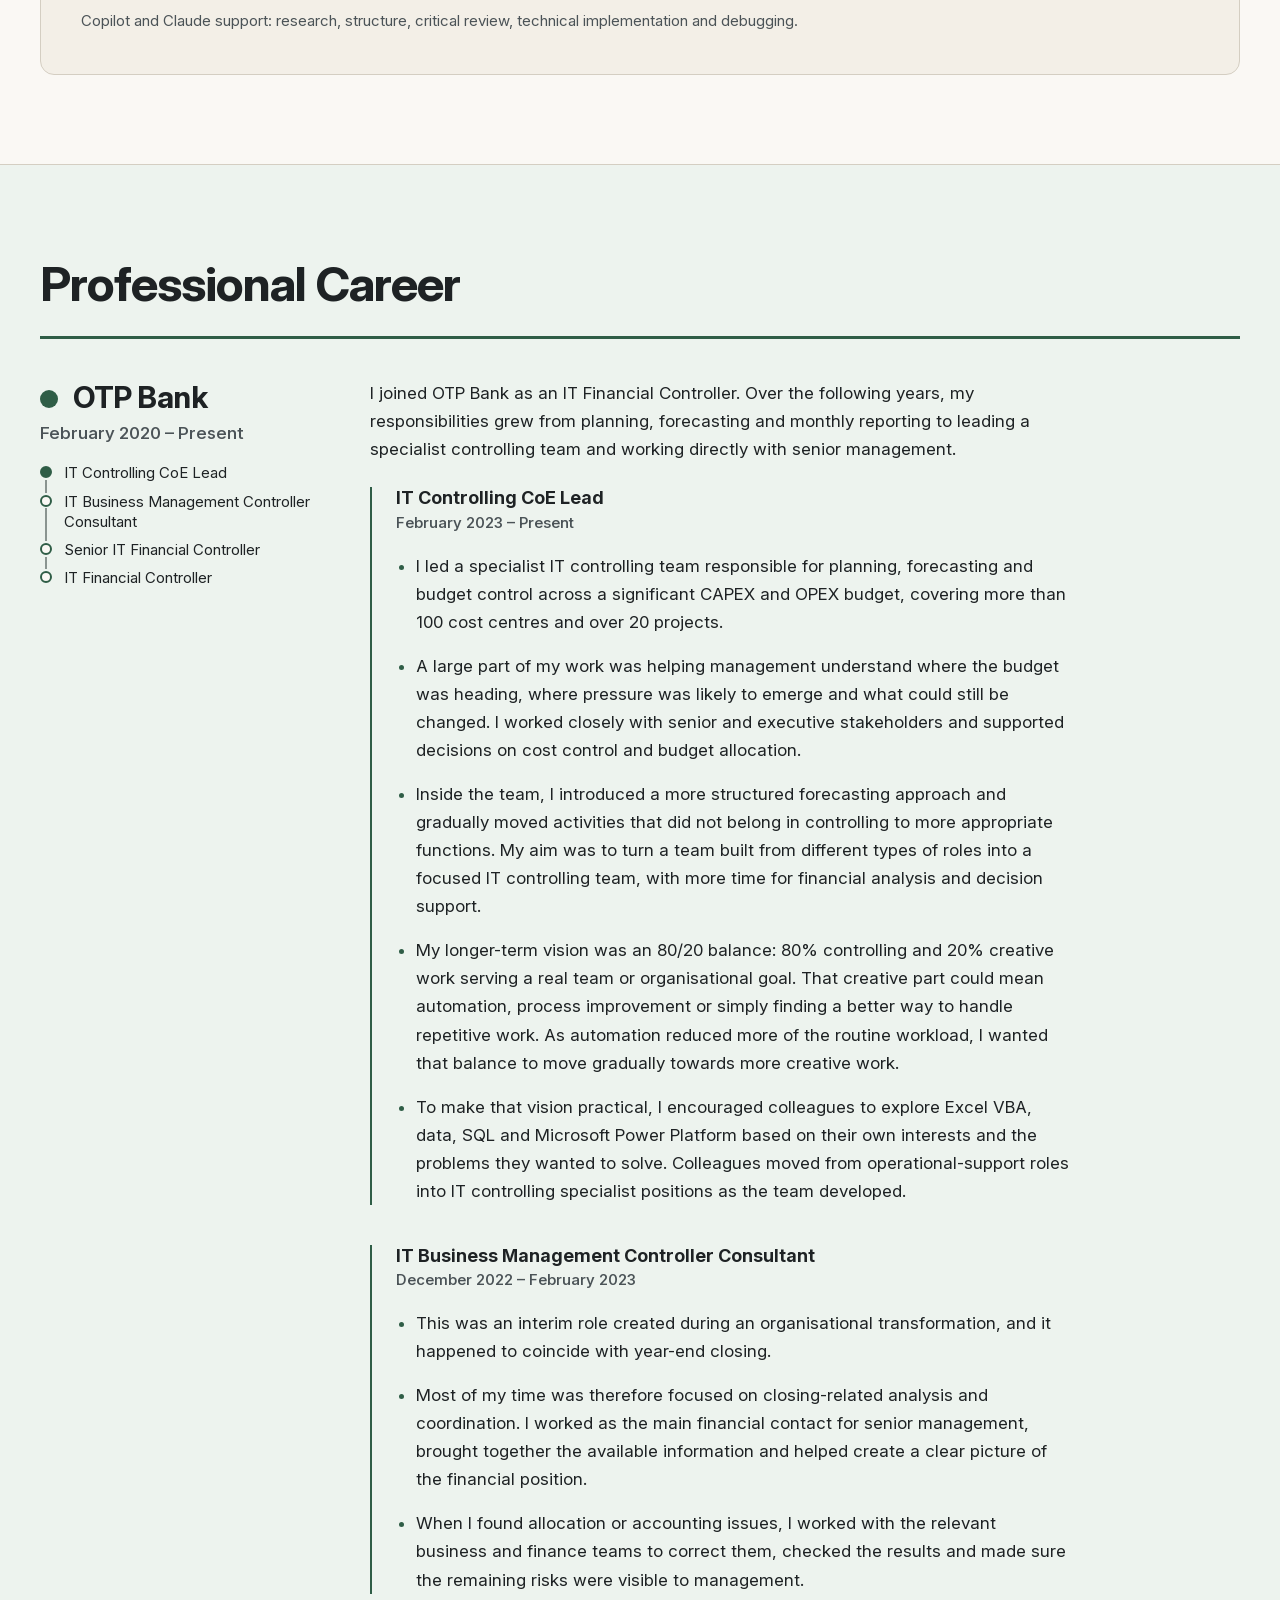
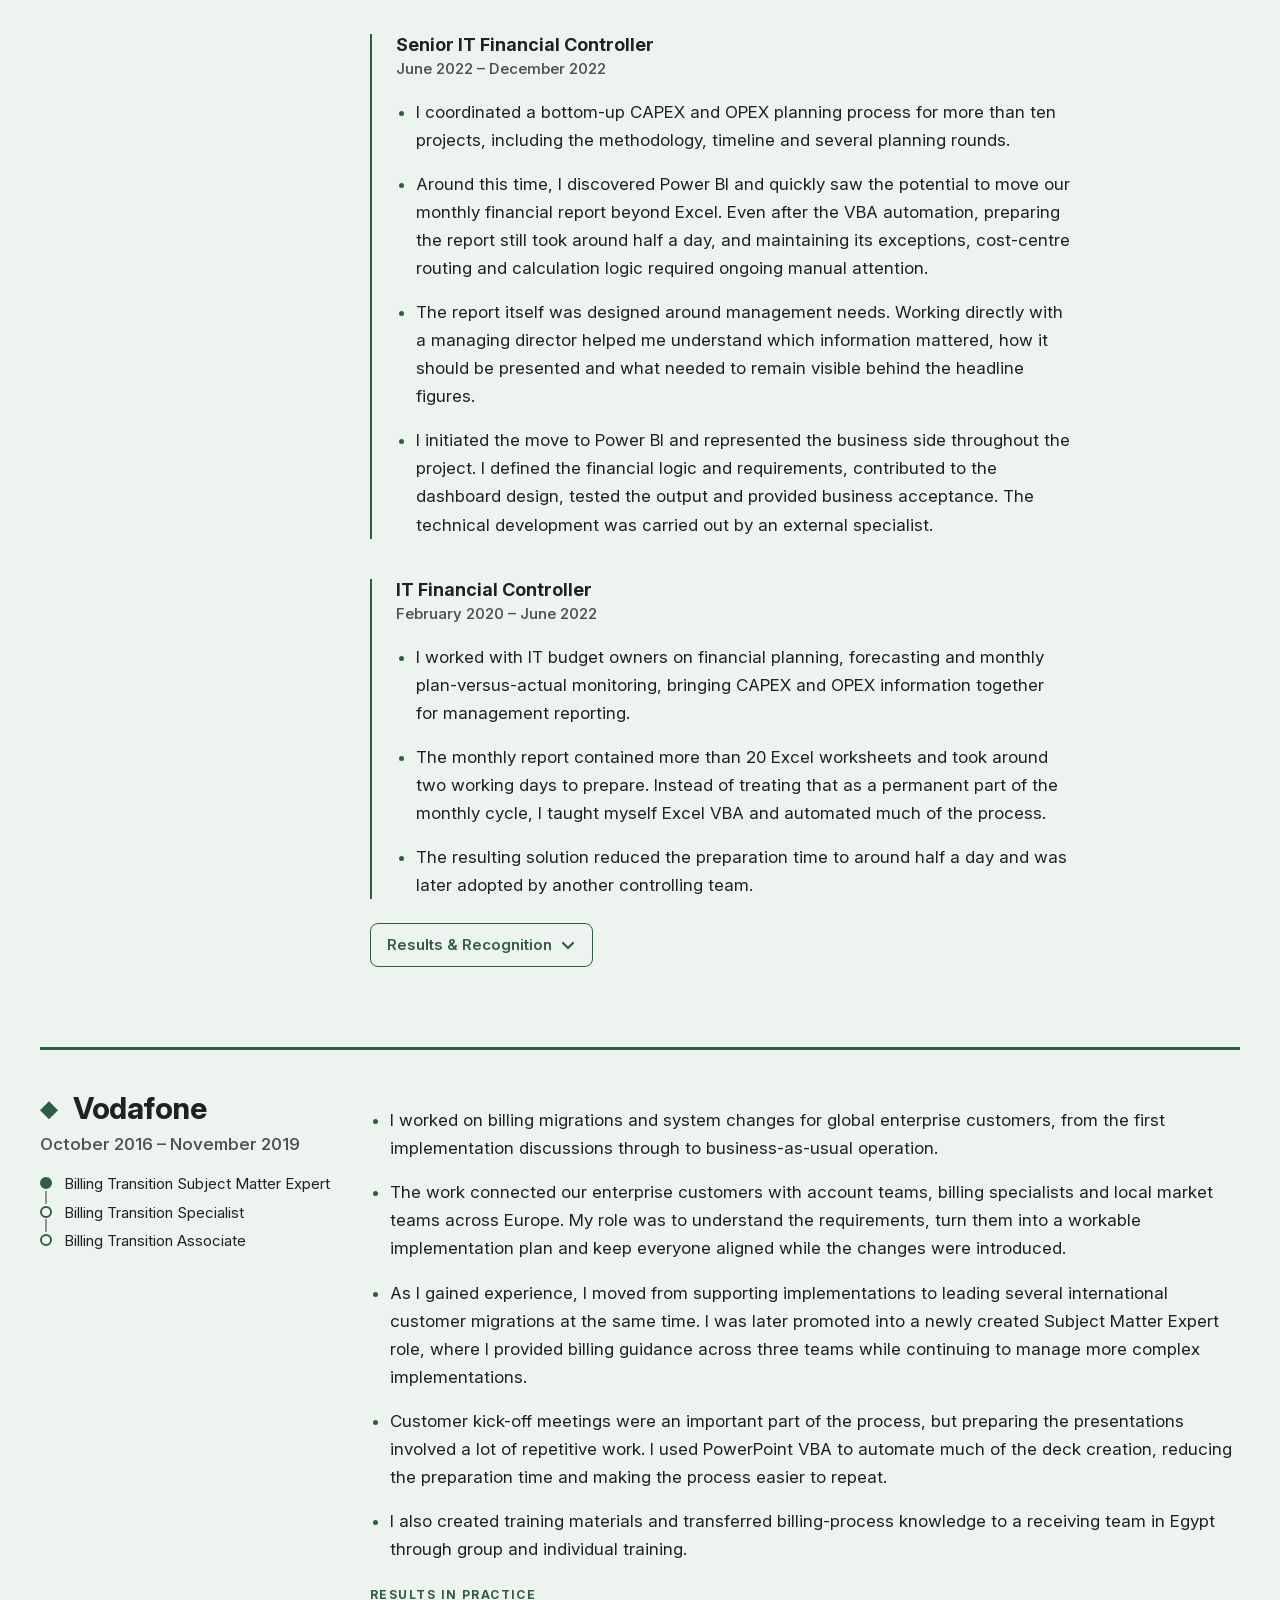
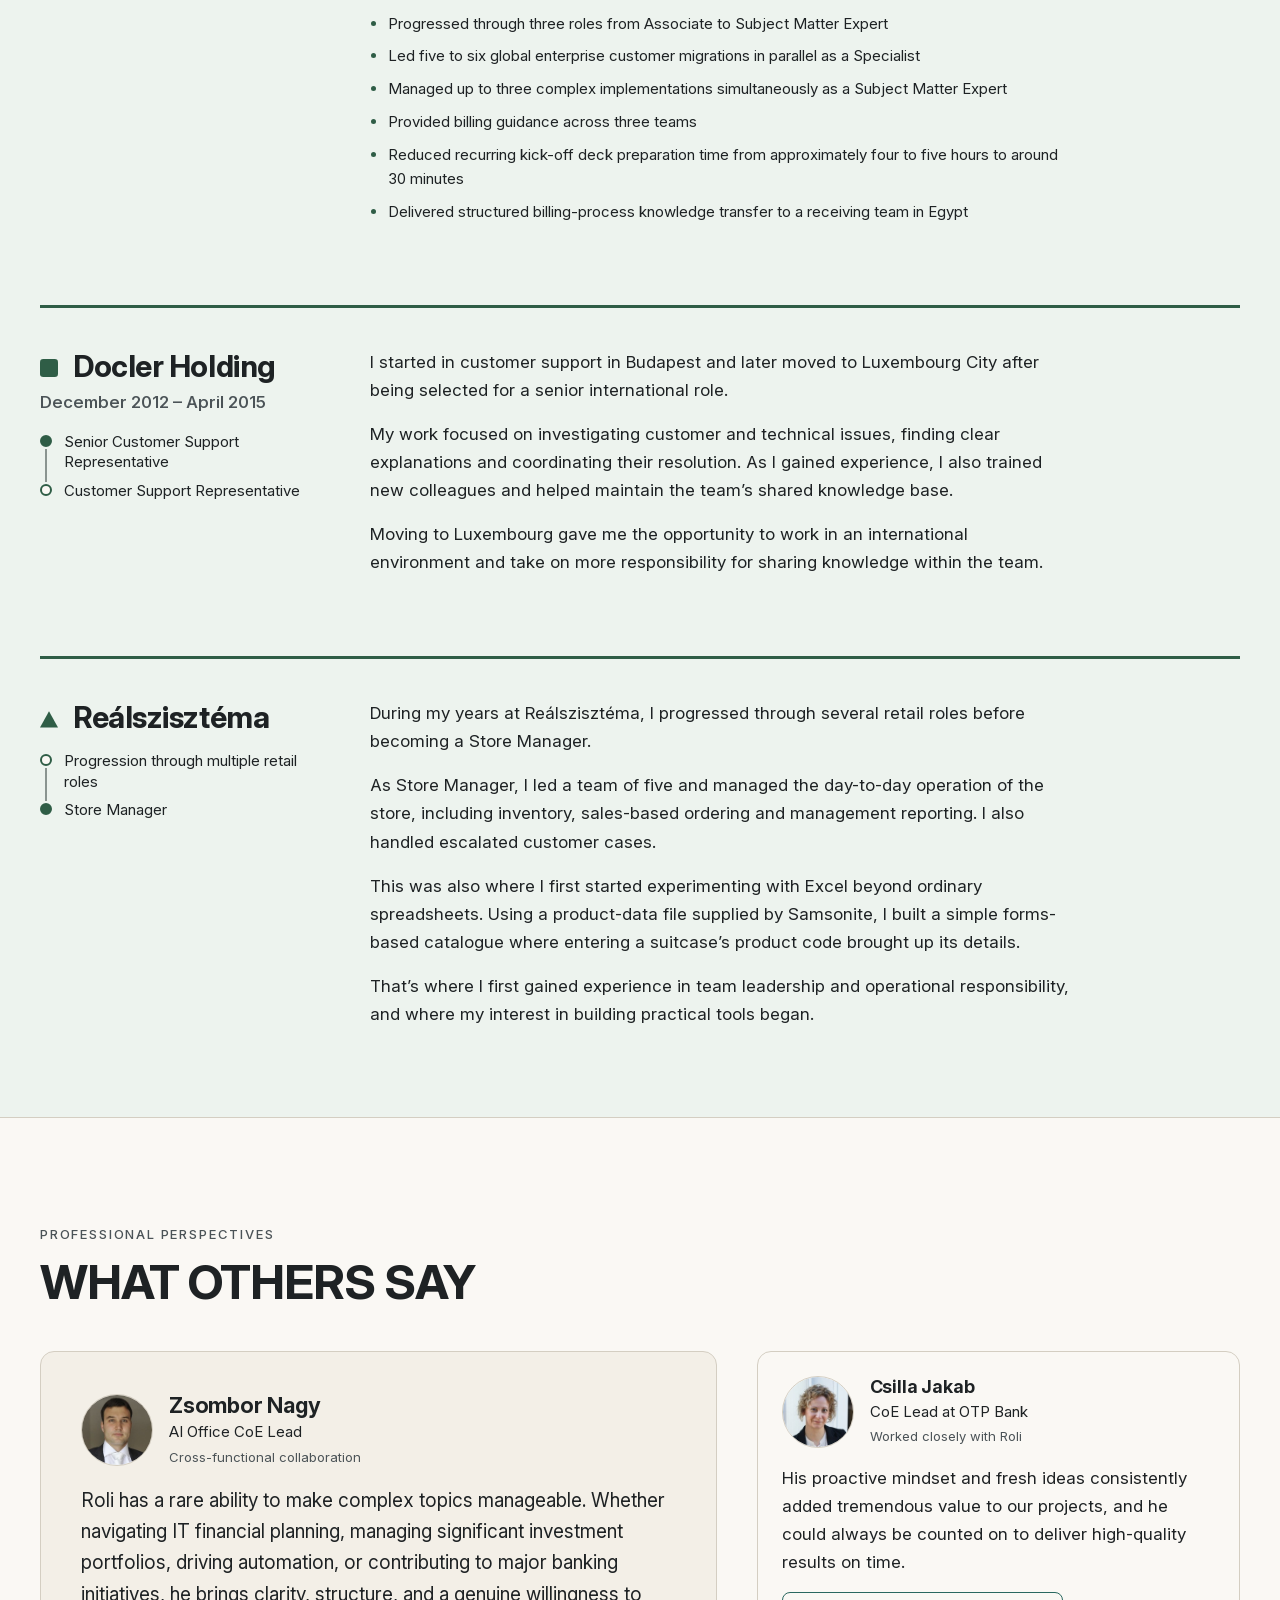
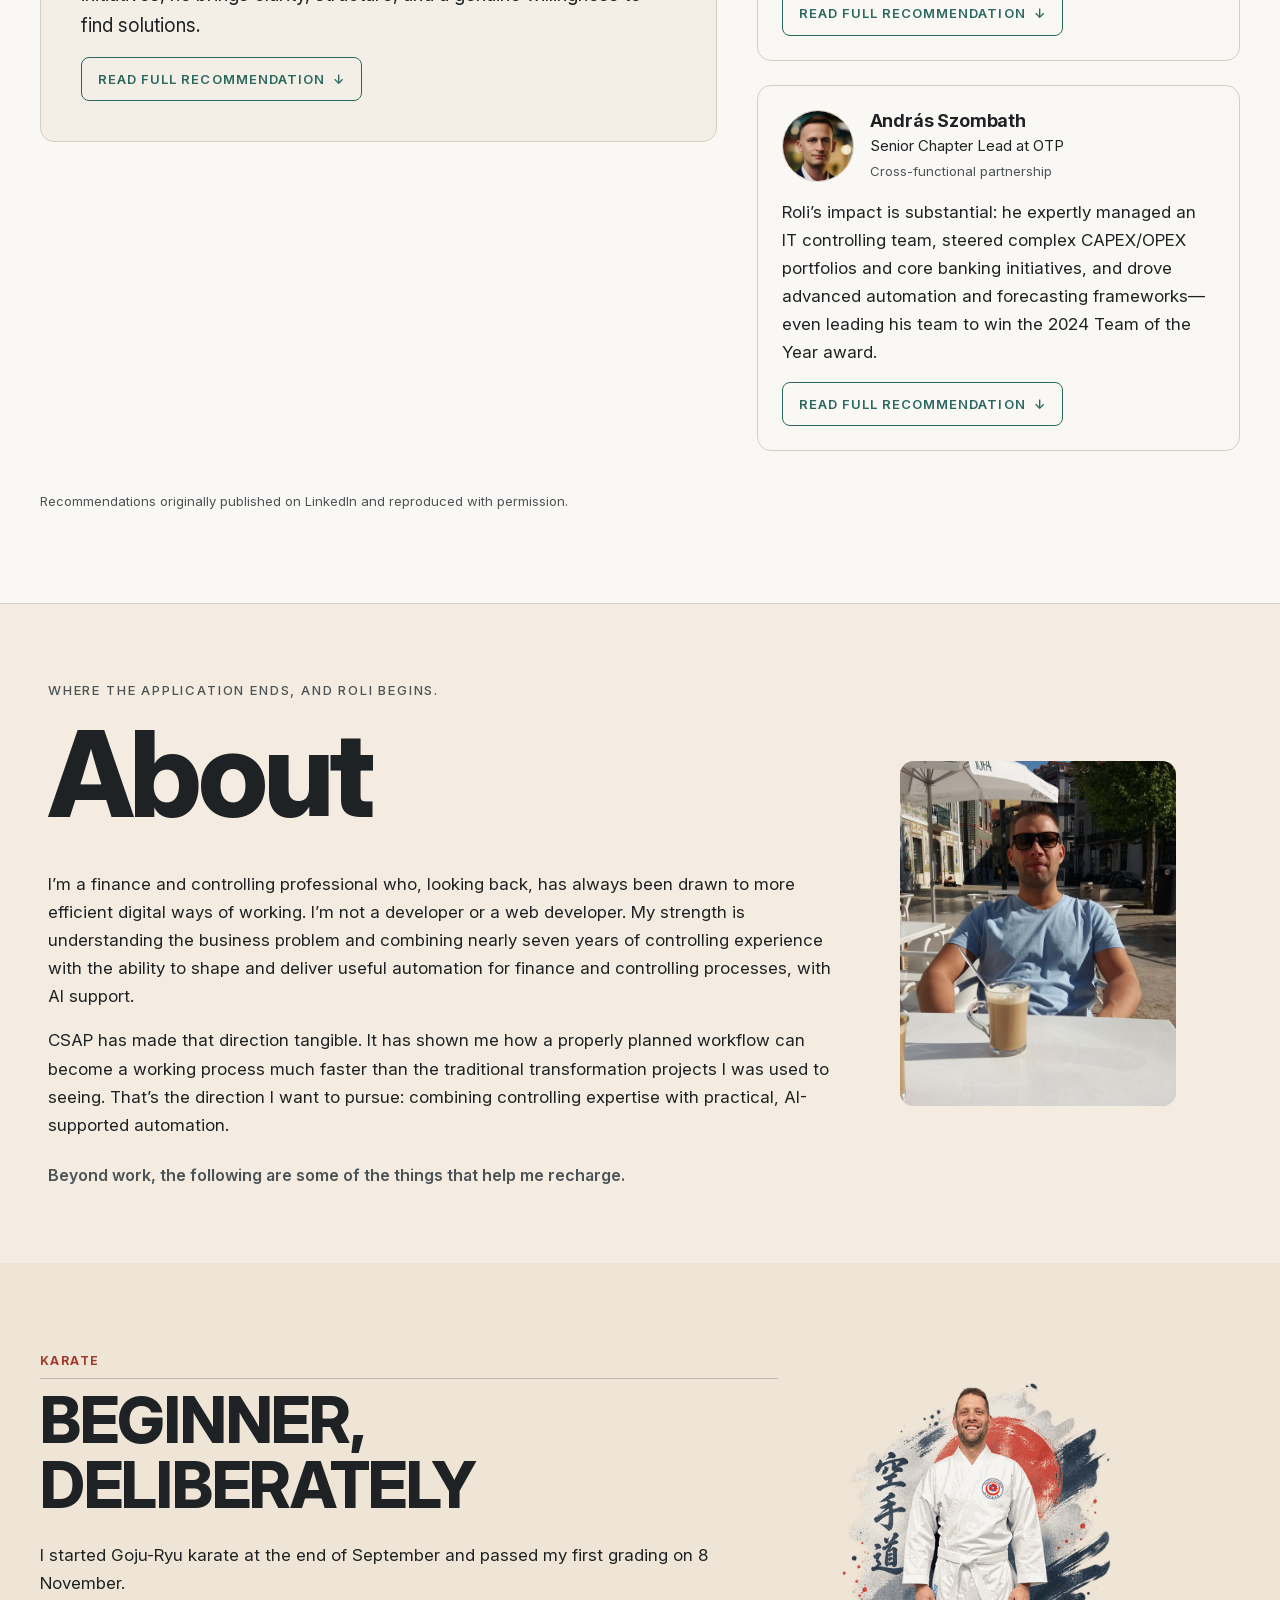
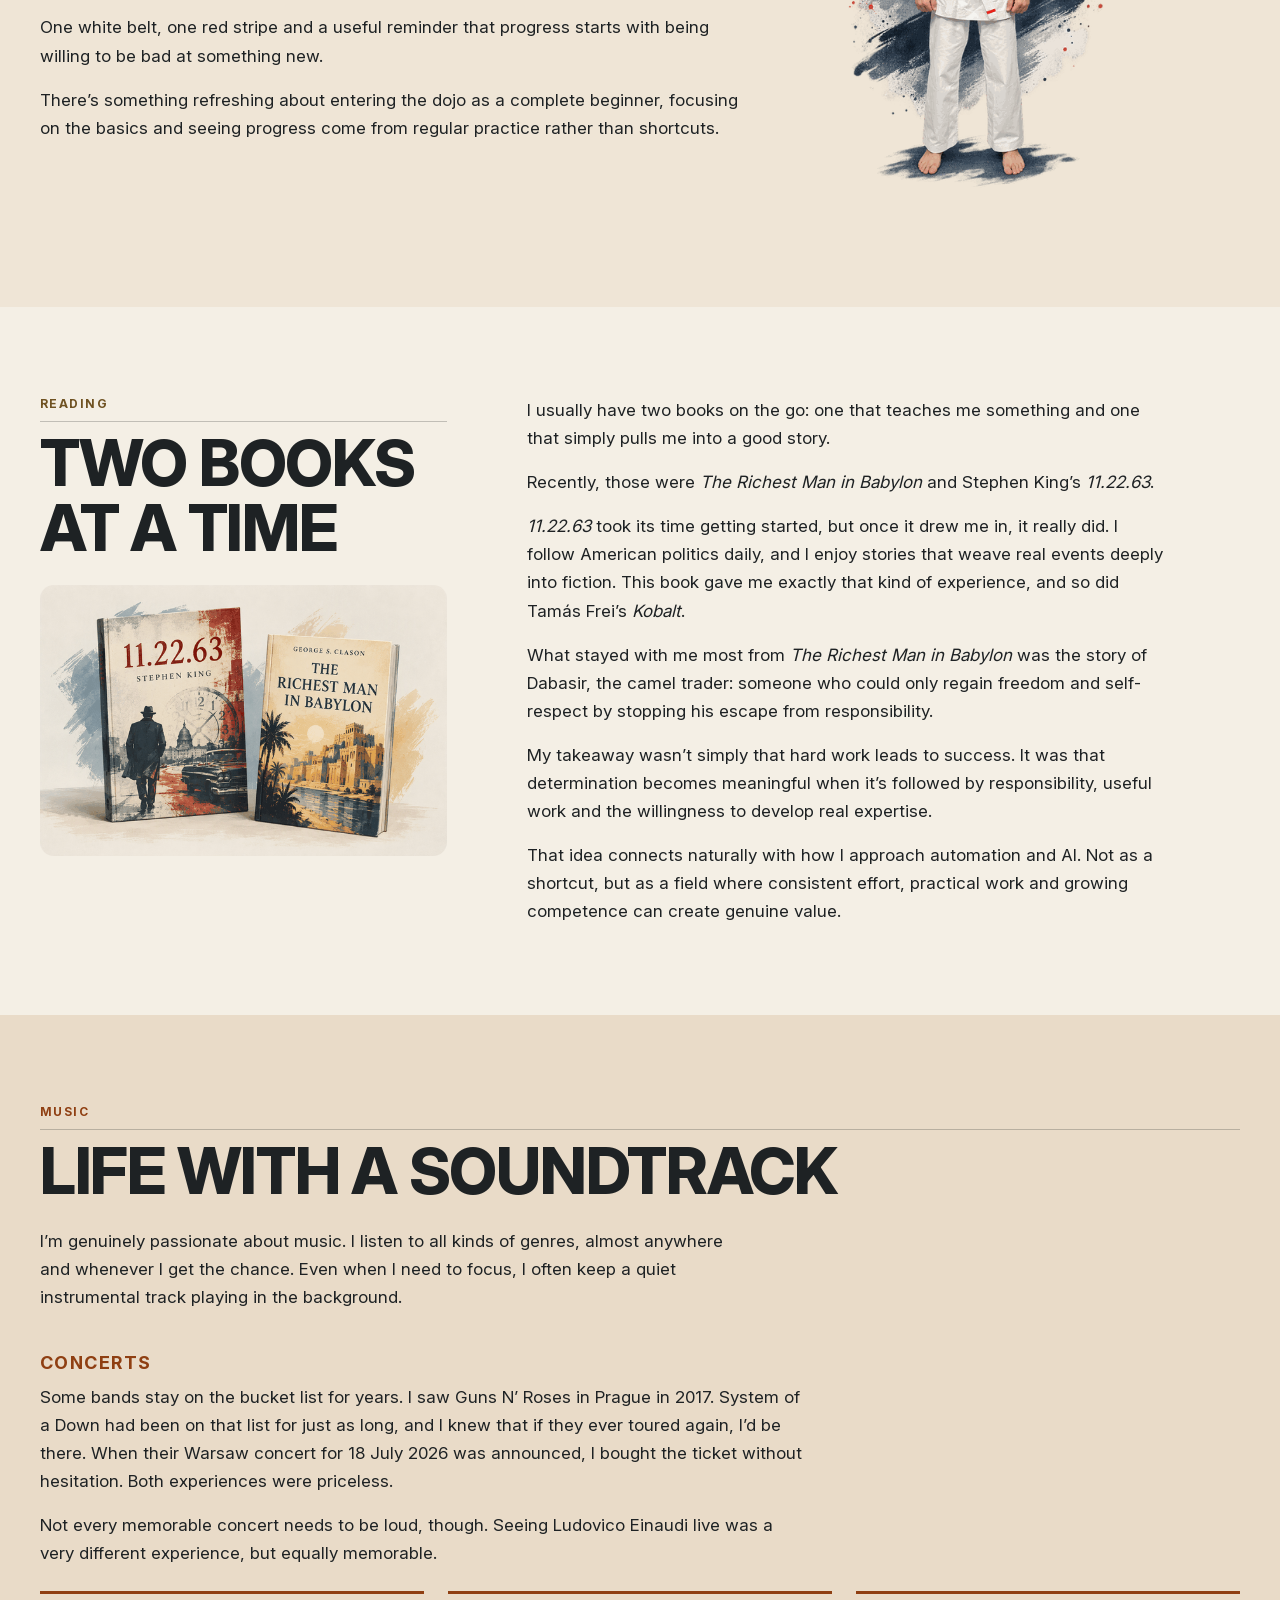
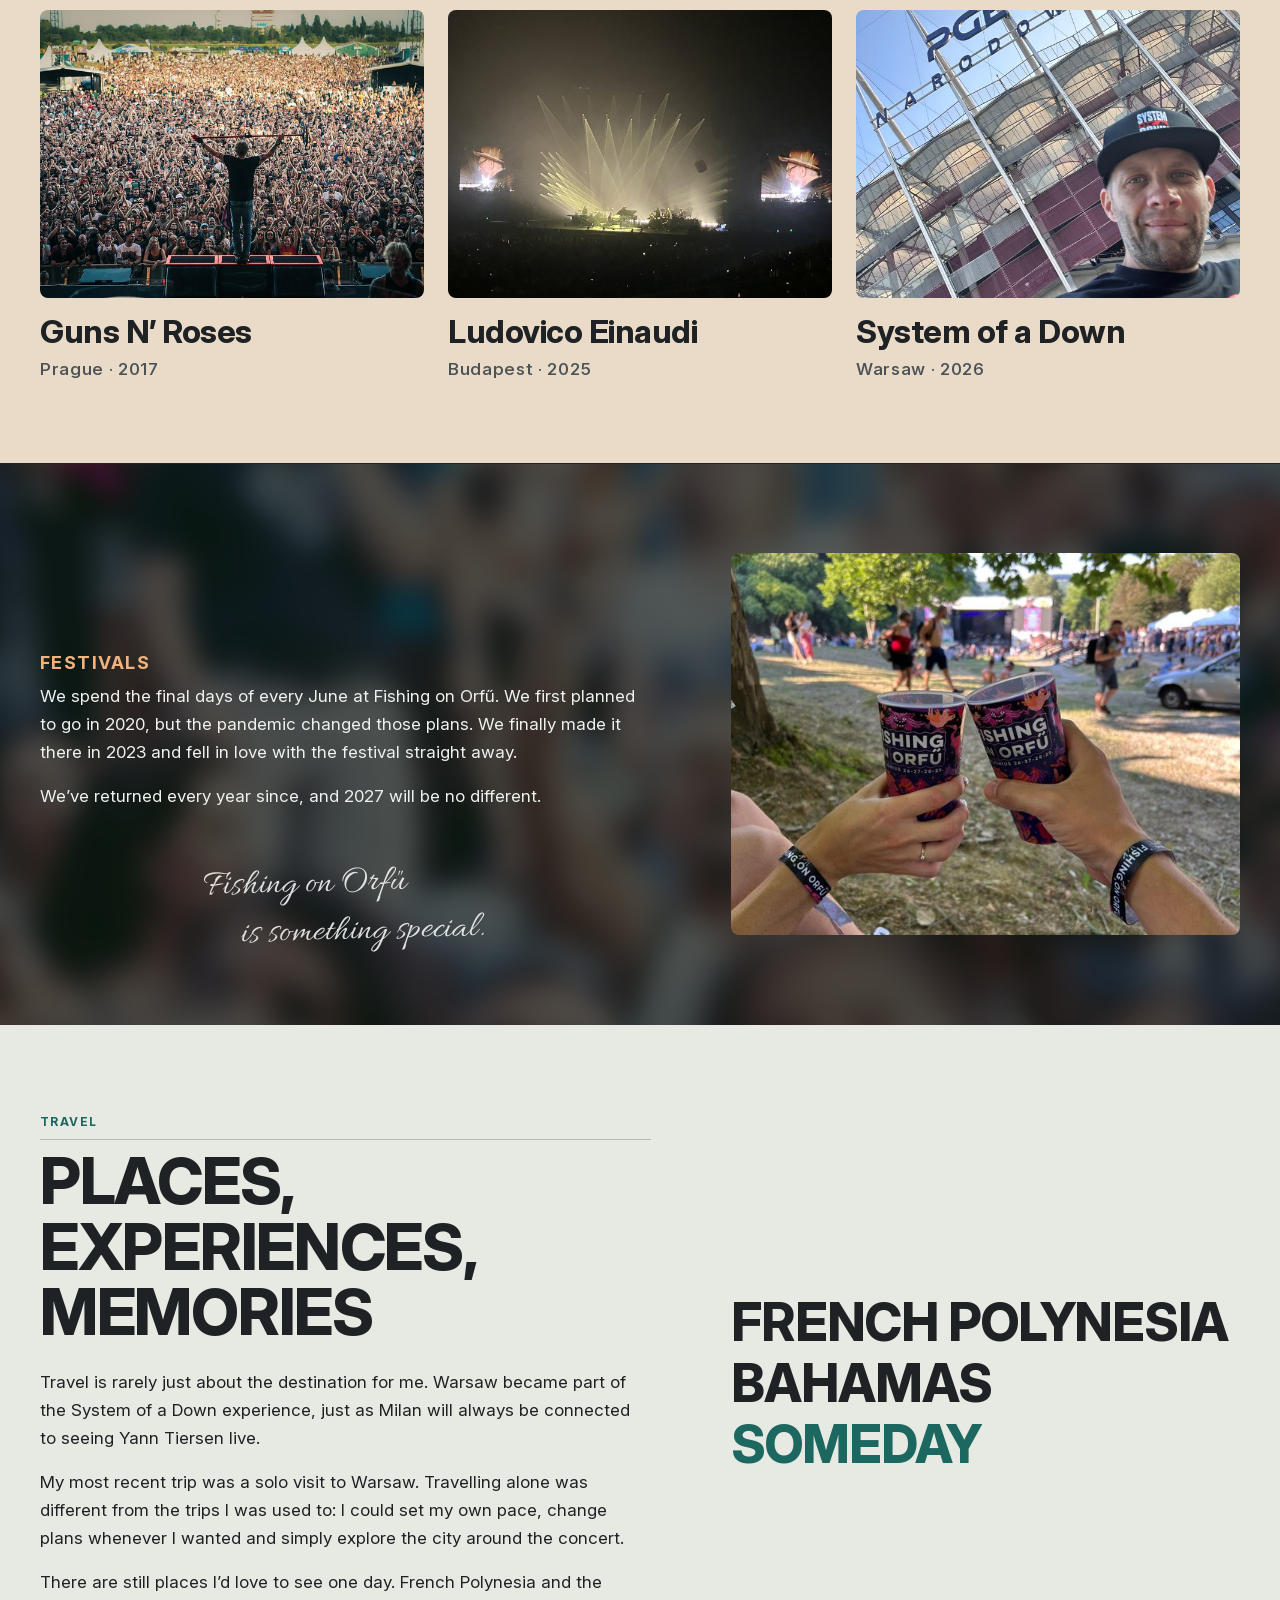
==== commit d4487431: "Add Automation Journey visuals and update Contact email Integrate four static approved visuals into " ====
--- a/en/index.html
+++ b/en/index.html
@@ -214,6 +214,7 @@
 </div>
 <button type="button" class="disclosure-btn story__btn" aria-expanded="false" aria-controls="story-1-full" data-label-open="Show less" data-label-closed="Learn more" hidden><span data-story-label>Learn more</span><span class="sr-only">: A searchable Samsonite catalogue</span><svg viewBox="0 0 16 16" aria-hidden="true" focusable="false"><path d="M3 6l5 5 5-5"/></svg></button>
 </div>
+<img class="stage__visual" src="../assets/images/built/automation-journey/journey-01-samsonite.png" alt="Illustration of catalogue and online product information being searched through an Excel form and displayed as product results." width="720" height="360" loading="lazy" decoding="async">
 </li>
 <li class="stage" data-reveal data-stage id="built-stage-2" tabindex="-1">
 <div class="stage__summary">
@@ -242,6 +243,7 @@
 </div>
 <button type="button" class="disclosure-btn story__btn" aria-expanded="false" aria-controls="story-2-full" data-label-open="Show less" data-label-closed="Learn more" hidden><span data-story-label>Learn more</span><span class="sr-only">: PowerPoint VBA for customer kick-off decks</span><svg viewBox="0 0 16 16" aria-hidden="true" focusable="false"><path d="M3 6l5 5 5-5"/></svg></button>
 </div>
+<img class="stage__visual" src="../assets/images/built/automation-journey/journey-02-powerpoint-vba.png" alt="Illustration of user choices shaping a presentation, removing unnecessary slides and producing a PowerPoint deck and PDF." width="720" height="360" loading="lazy" decoding="async">
 </li>
 <li class="stage" data-reveal data-stage id="built-stage-3" tabindex="-1">
 <div class="stage__summary">
@@ -270,6 +272,7 @@
 </div>
 <button type="button" class="disclosure-btn story__btn" aria-expanded="false" aria-controls="story-3-full" data-label-open="Show less" data-label-closed="Learn more" hidden><span data-story-label>Learn more</span><span class="sr-only">: Excel VBA for recurring financial reporting</span><svg viewBox="0 0 16 16" aria-hidden="true" focusable="false"><path d="M3 6l5 5 5-5"/></svg></button>
 </div>
+<img class="stage__visual" src="../assets/images/built/automation-journey/journey-03-excel-vba.png" alt="Illustration of an Excel table being expanded and populated before additional worksheets and a PivotTable are generated." width="720" height="360" loading="lazy" decoding="async">
 </li>
 <li class="stage" data-reveal data-stage id="built-stage-4" tabindex="-1">
 <div class="stage__summary">
@@ -298,6 +301,7 @@
 </div>
 <button type="button" class="disclosure-btn story__btn" aria-expanded="false" aria-controls="story-4-full" data-label-open="Show less" data-label-closed="Learn more" hidden><span data-story-label>Learn more</span><span class="sr-only">: From Excel reporting to Power BI</span><svg viewBox="0 0 16 16" aria-hidden="true" focusable="false"><path d="M3 6l5 5 5-5"/></svg></button>
 </div>
+<img class="stage__visual" src="../assets/images/built/automation-journey/journey-04-power-bi.png" alt="Illustration of several Excel report views being consolidated into an interactive Power BI dashboard." width="720" height="360" loading="lazy" decoding="async">
 </li>
 <li class="interlude" role="none" data-reveal>
 <section class="interlude__inner story" data-story aria-labelledby="road-title">
@@ -570,7 +574,9 @@
 <div class="story__stage">
 <div class="story__teaser"><p>His proactive mindset and fresh ideas consistently added tremendous value to our projects, and he could always be counted on to deliver high-quality results on time.</p></div>
 <div class="story__full" id="rec-csilla-jakab-full">
-<p>I had the pleasure of working closely with Roli, and I can confidently say that he is a highly skilled, reliable, and innovative professional. His proactive mindset and fresh ideas consistently added tremendous value to our projects, and he could always be counted on to deliver high-quality results on time. Working with Roli was a truly great experience, and I would highly recommend him to any team looking for a dedicated and forward-thinking talent.</p>
+<p>I had the pleasure of working closely with Roli, and I can confidently say that he is a highly skilled, reliable, and innovative professional.</p>
+<p>His proactive mindset and fresh ideas consistently added tremendous value to our projects, and he could always be counted on to deliver high-quality results on time.</p>
+<p>Working with Roli was a truly great experience, and I would highly recommend him to any team looking for a dedicated and forward-thinking talent.</p>
 </div>
 </div>
 <button type="button" class="disclosure-btn story__btn rec__btn" aria-expanded="false" aria-controls="rec-csilla-jakab-full" data-label-open="SHOW LESS" data-label-closed="READ FULL RECOMMENDATION" hidden><span data-story-label>READ FULL RECOMMENDATION</span><span class="sr-only">: Csilla Jakab</span></button>
@@ -585,7 +591,9 @@
 <div class="story__stage">
 <div class="story__teaser"><p>Roli’s impact is substantial: he expertly managed an IT controlling team, steered complex CAPEX/OPEX portfolios and core banking initiatives, and drove advanced automation and forecasting frameworks—even leading his team to win the 2024 Team of the Year award.</p></div>
 <div class="story__full" id="rec-andras-szombath-full">
-<p>I had the pleasure of working with Roli for nearly three years through cross-functional partnership. Throughout our time together, working with him was consistently smooth and efficient, built on a true &#34;how-to&#34; mindset and deep professional humility. Roli’s impact is substantial: he expertly managed an IT controlling team, steered complex CAPEX/OPEX portfolios and core banking initiatives, and drove advanced automation and forecasting frameworks—even leading his team to win the 2024 Team of the Year award. He combines sharp financial acumen with exceptional leadership and a collaborative spirit. Any team would be fortunate to have him.</p>
+<p>I had the pleasure of working with Roli for nearly three years through cross-functional partnership.</p>
+<p>Throughout our time together, working with him was consistently smooth and efficient, built on a true &#34;how-to&#34; mindset and deep professional humility. Roli’s impact is substantial: he expertly managed an IT controlling team, steered complex CAPEX/OPEX portfolios and core banking initiatives, and drove advanced automation and forecasting frameworks—even leading his team to win the 2024 Team of the Year award.</p>
+<p>He combines sharp financial acumen with exceptional leadership and a collaborative spirit. Any team would be fortunate to have him.</p>
 </div>
 </div>
 <button type="button" class="disclosure-btn story__btn rec__btn" aria-expanded="false" aria-controls="rec-andras-szombath-full" data-label-open="SHOW LESS" data-label-closed="READ FULL RECOMMENDATION" hidden><span data-story-label>READ FULL RECOMMENDATION</span><span class="sr-only">: András Szombath</span></button>
@@ -728,7 +736,7 @@
         <p class="contact__lead">If you’re working on a finance, controlling or automation challenge where my experience could be useful, I’d be happy to hear from you.</p>
         <ul class="contact__links">
           <li><a class="contact-cta" href="https://www.linkedin.com/in/rmalczanek/" target="_blank" rel="noopener noreferrer">LinkedIn<span class="sr-only"> (opens in a new tab)</span></a></li>
-          <li><a class="contact-cta" href="mailto:r.malczanek@gmail.com">Email</a></li>
+          <li><a class="contact-cta" href="mailto:rolandmalczanek@gmail.com">Email</a></li>
           <li><a class="contact-cta" href="../assets/documents/ROLAND_MALCZANEK_CV.pdf" download="ROLAND_MALCZANEK_CV.pdf">Download CV<span class="sr-only"> (PDF, 2 pages)</span></a></li>
         </ul>
       </div>
--- a/assets/css/styles.css
+++ b/assets/css/styles.css
@@ -429,6 +429,26 @@
   .stage__summary { display: block; position: sticky; align-self: start; top: calc(var(--header-h) + var(--ctx-offset, 0px) + var(--space-3)); }
   .stage > .story { order: 0; max-width: var(--measure); }
 }
+/* Journey visuals: one static slot per numbered milestone. Mobile/tablet portrait: after the progression. Two-column layout: right column, directly below the story and its control. */
+.stage__visual {
+  order: 4; justify-self: start; align-self: start; width: min(100%, 15rem); height: auto; aspect-ratio: 2 / 1;
+  margin-top: var(--space-1); opacity: .88;
+  -webkit-mask-image: linear-gradient(to right, transparent, #000 7%, #000 93%, transparent), linear-gradient(to bottom, transparent, #000 9%, #000 91%, transparent);
+  -webkit-mask-composite: source-in;
+  mask-image: linear-gradient(to right, transparent, #000 7%, #000 93%, transparent), linear-gradient(to bottom, transparent, #000 9%, #000 91%, transparent);
+  mask-composite: intersect;
+}
+/* Dark theme: the pale artwork is only dimmed (no filter, inversion or recolouring) so it reads as part of the page, not a white panel */
+@media (prefers-color-scheme: dark) { :root:not([data-theme="light"]) .stage__visual { opacity: .78; } }
+:root[data-theme="dark"] .stage__visual { opacity: .78; }
+@media (min-width: 48rem) { .stage__visual { width: min(100%, 17rem); } }
+@media (min-width: 62rem) {
+  .stage[data-stage] { grid-template-rows: auto 1fr; }
+  .stage[data-stage] > .stage__summary { grid-column: 1; grid-row: 1 / span 2; }
+  .stage[data-stage] > .story { grid-column: 2; grid-row: 1; }
+  .stage__visual { grid-column: 2; grid-row: 2; width: min(100%, 15rem); margin-top: 0; }
+}
+@media (min-width: 72rem) { .stage__visual { width: min(100%, 18.75rem); } }
 /* Editorial interlude inside the Journey: not a numbered milestone (no node, no progression, no sticky summary) */
 .interlude { padding-block: var(--space-4); border-block: 1px solid var(--color-border); }
 .interlude__title { margin-bottom: var(--space-1); color: var(--color-accent); font-size: .8125rem; font-weight: 650; letter-spacing: .08em; text-transform: uppercase; }
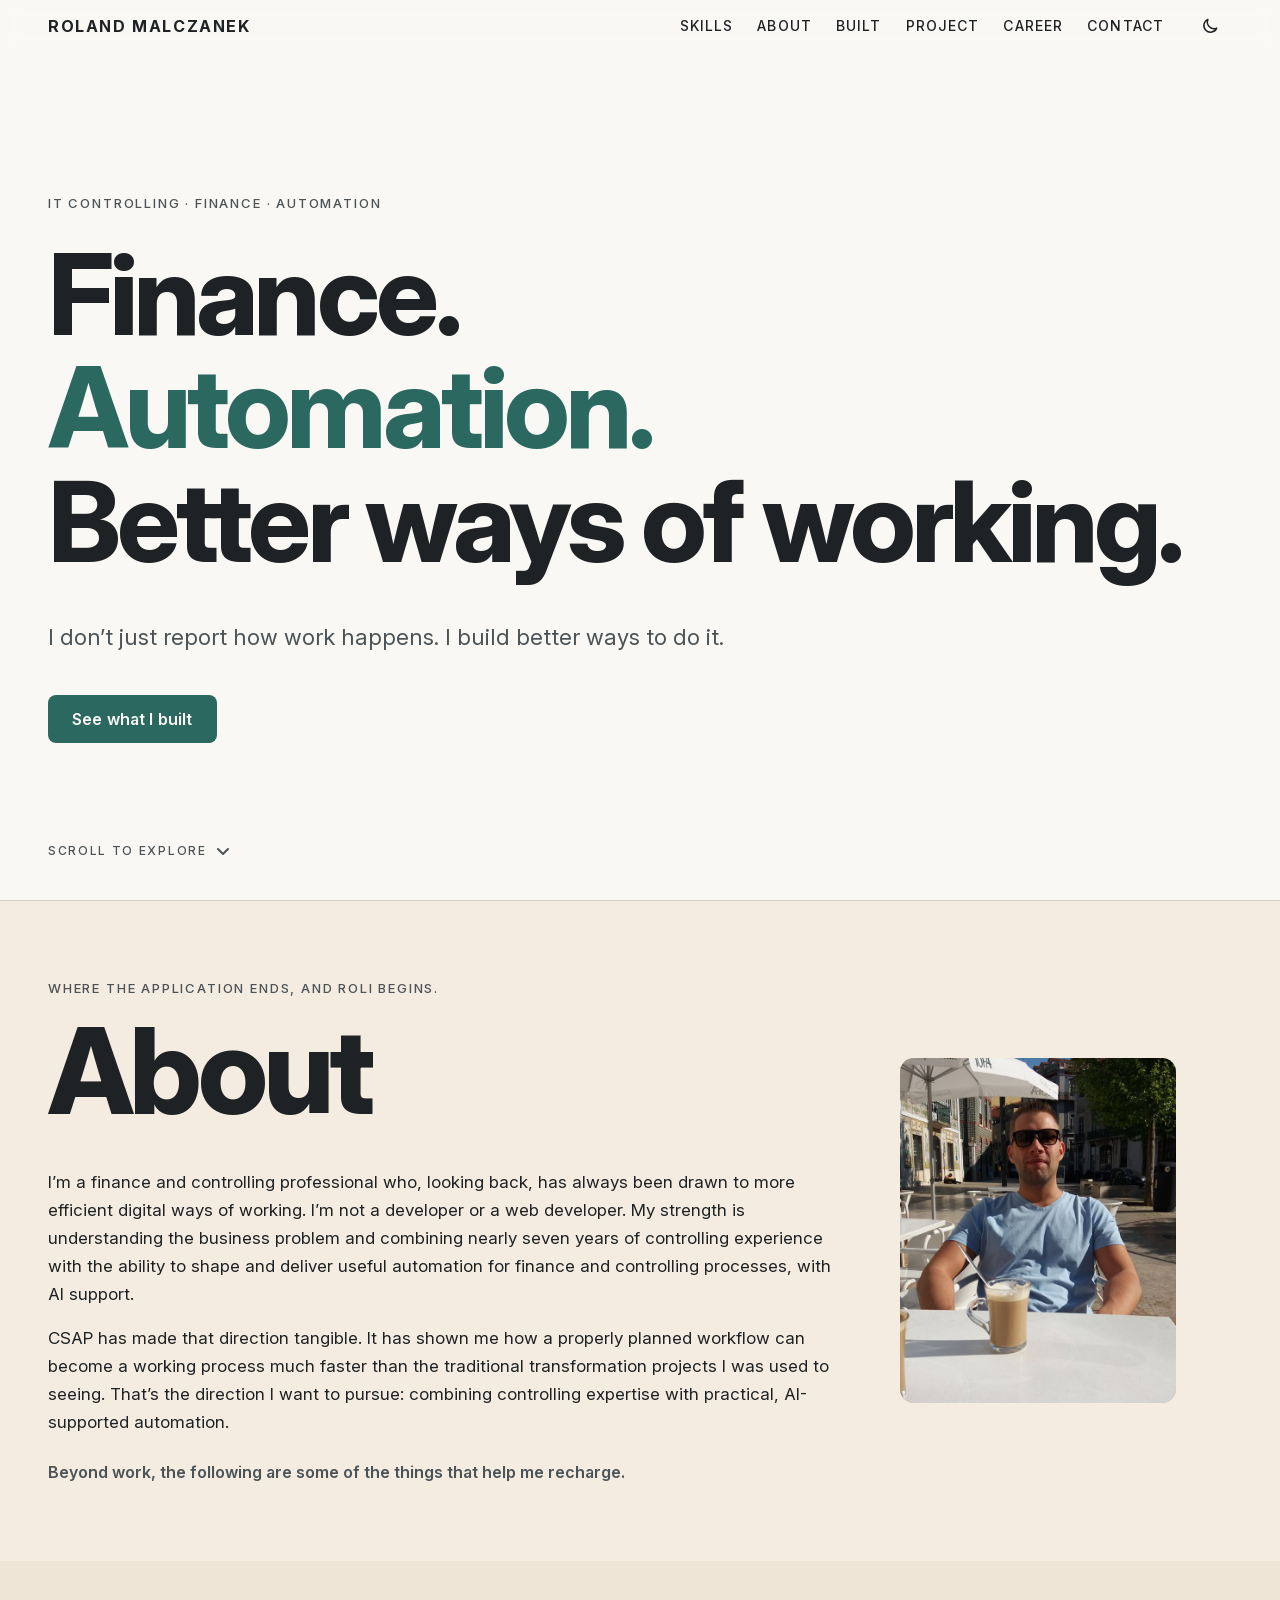
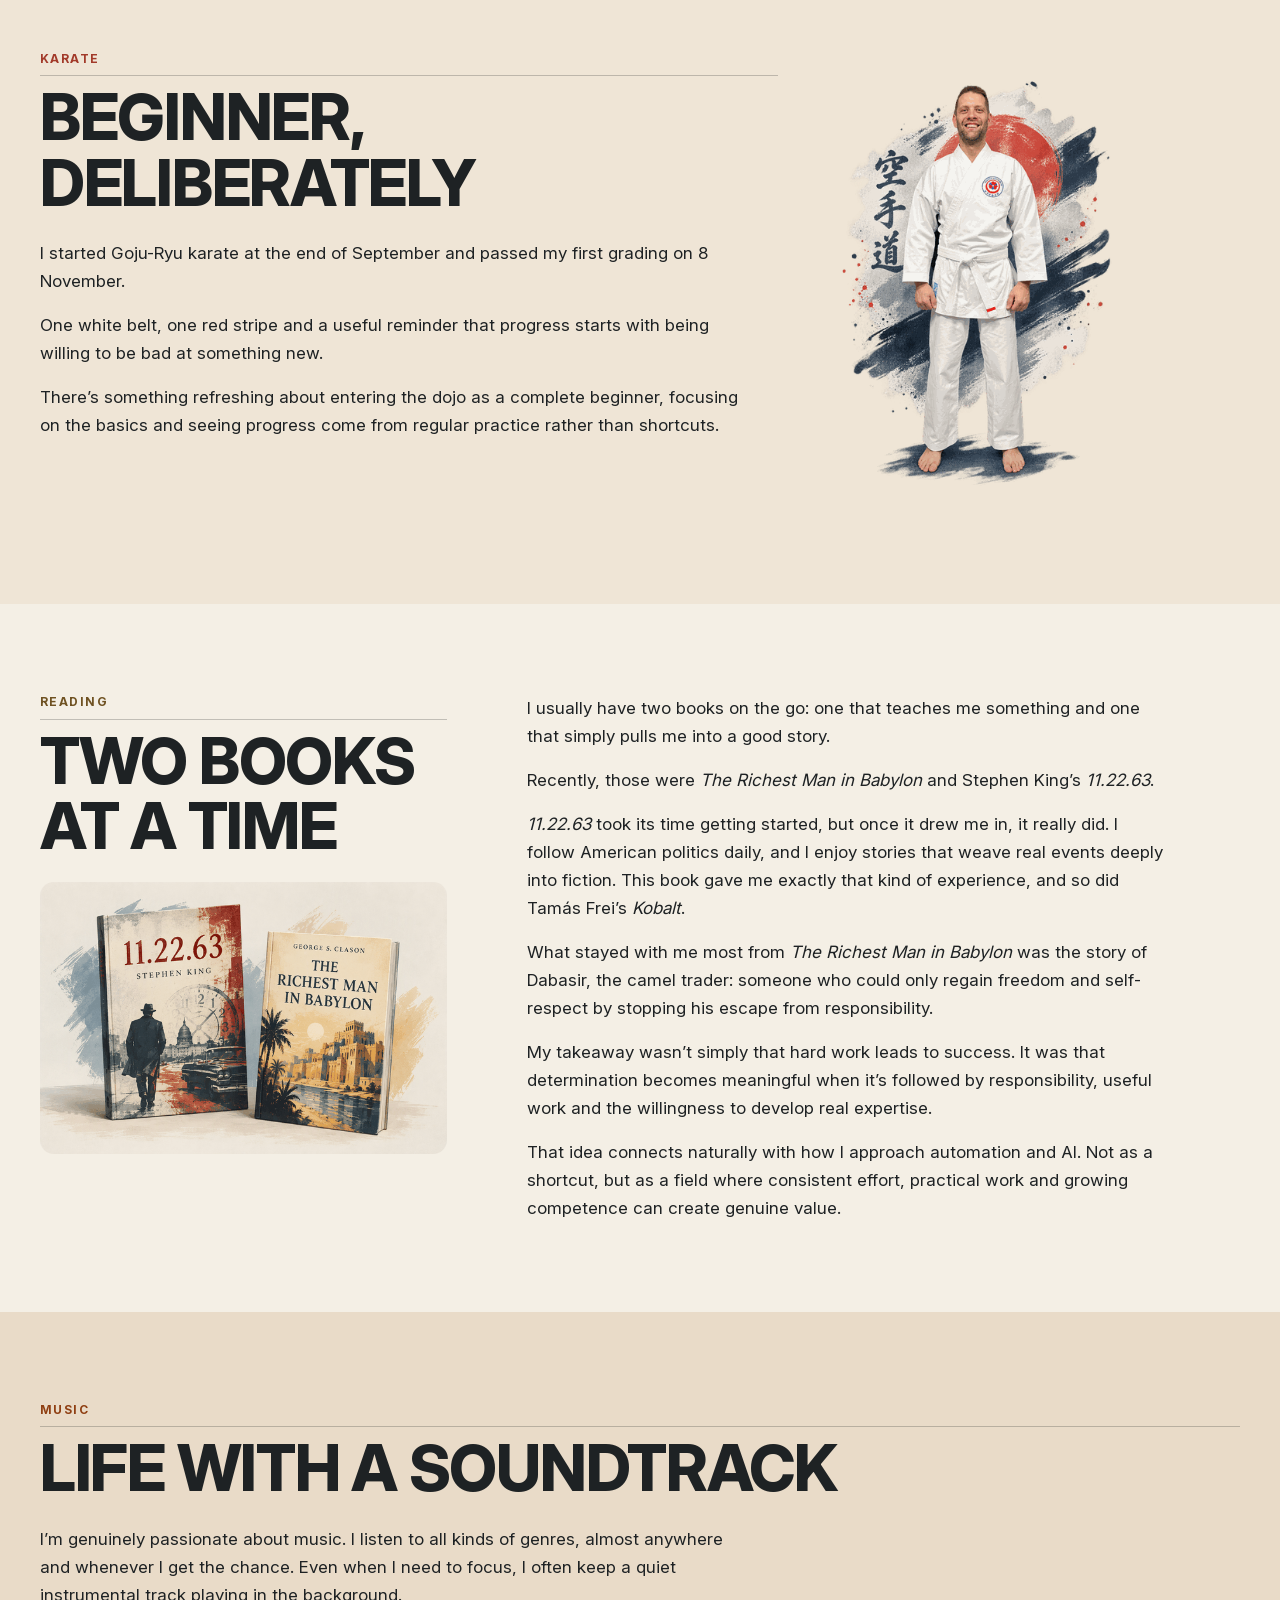
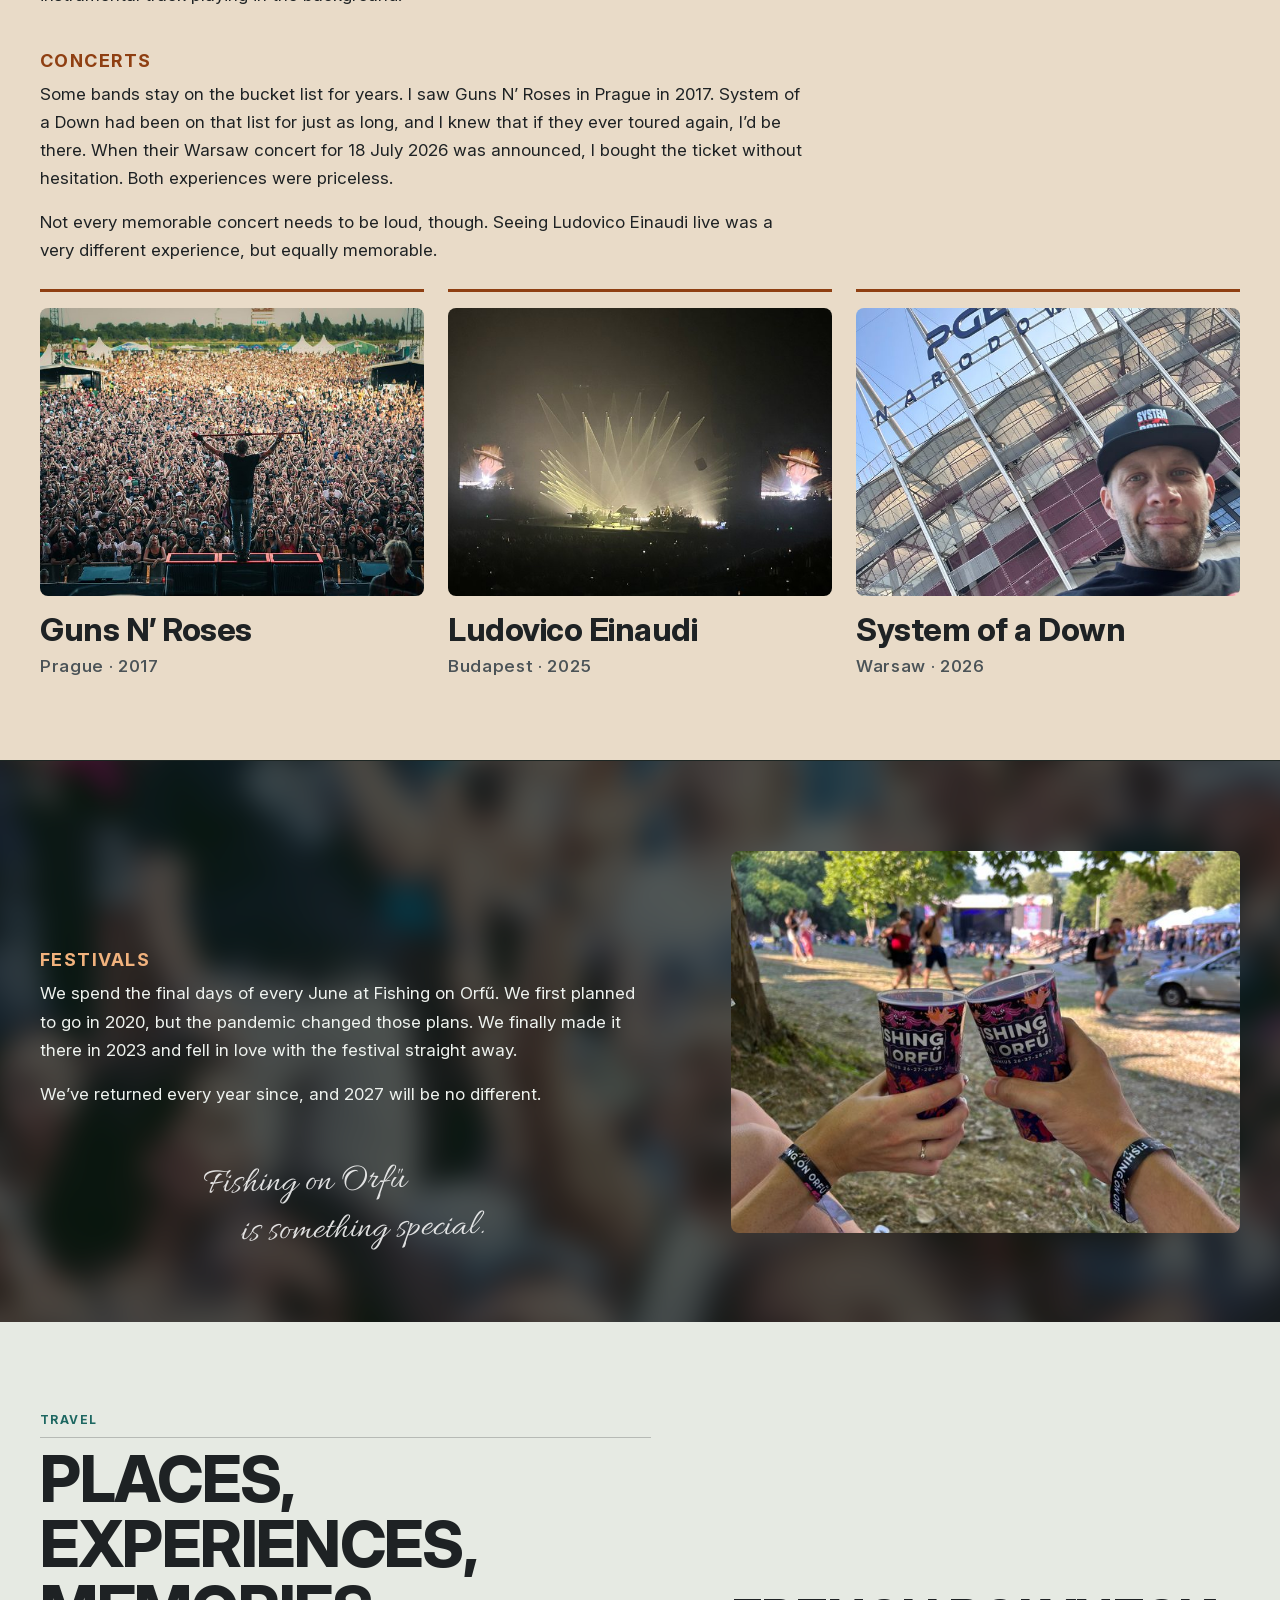
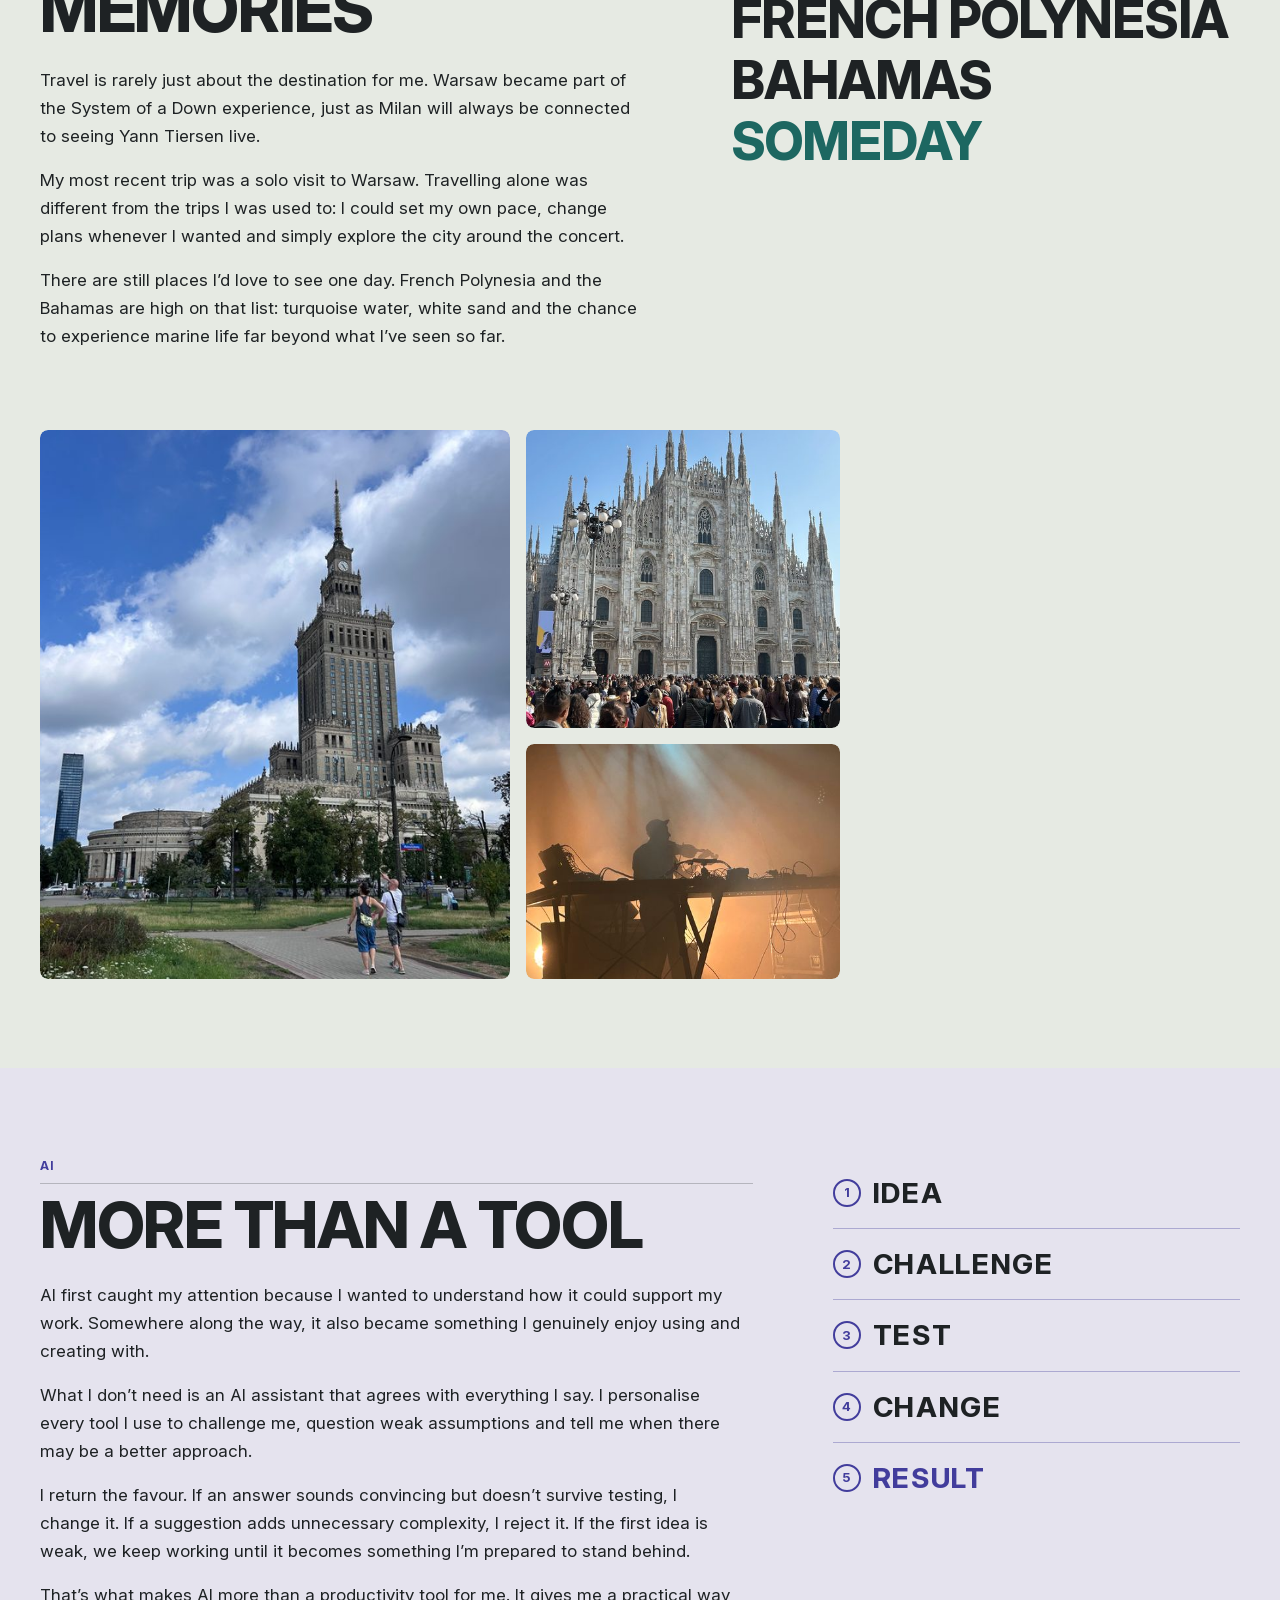
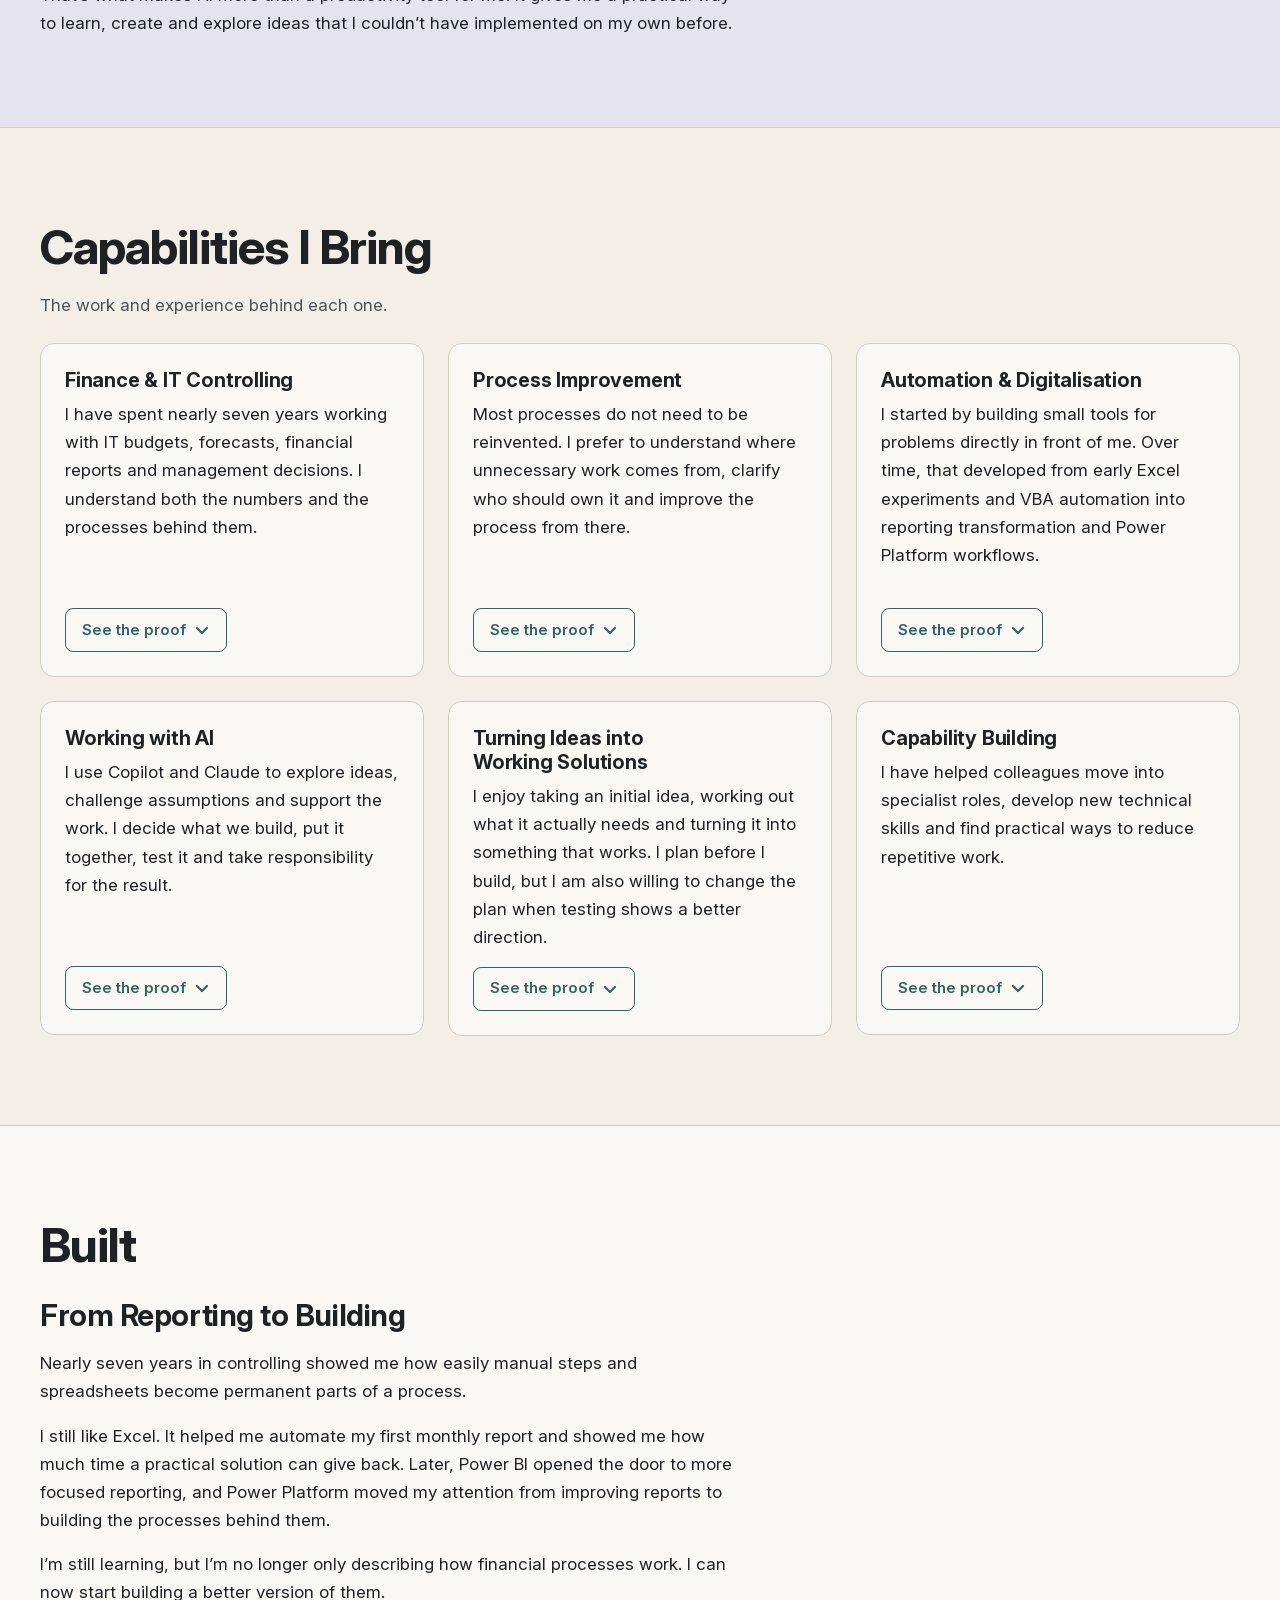
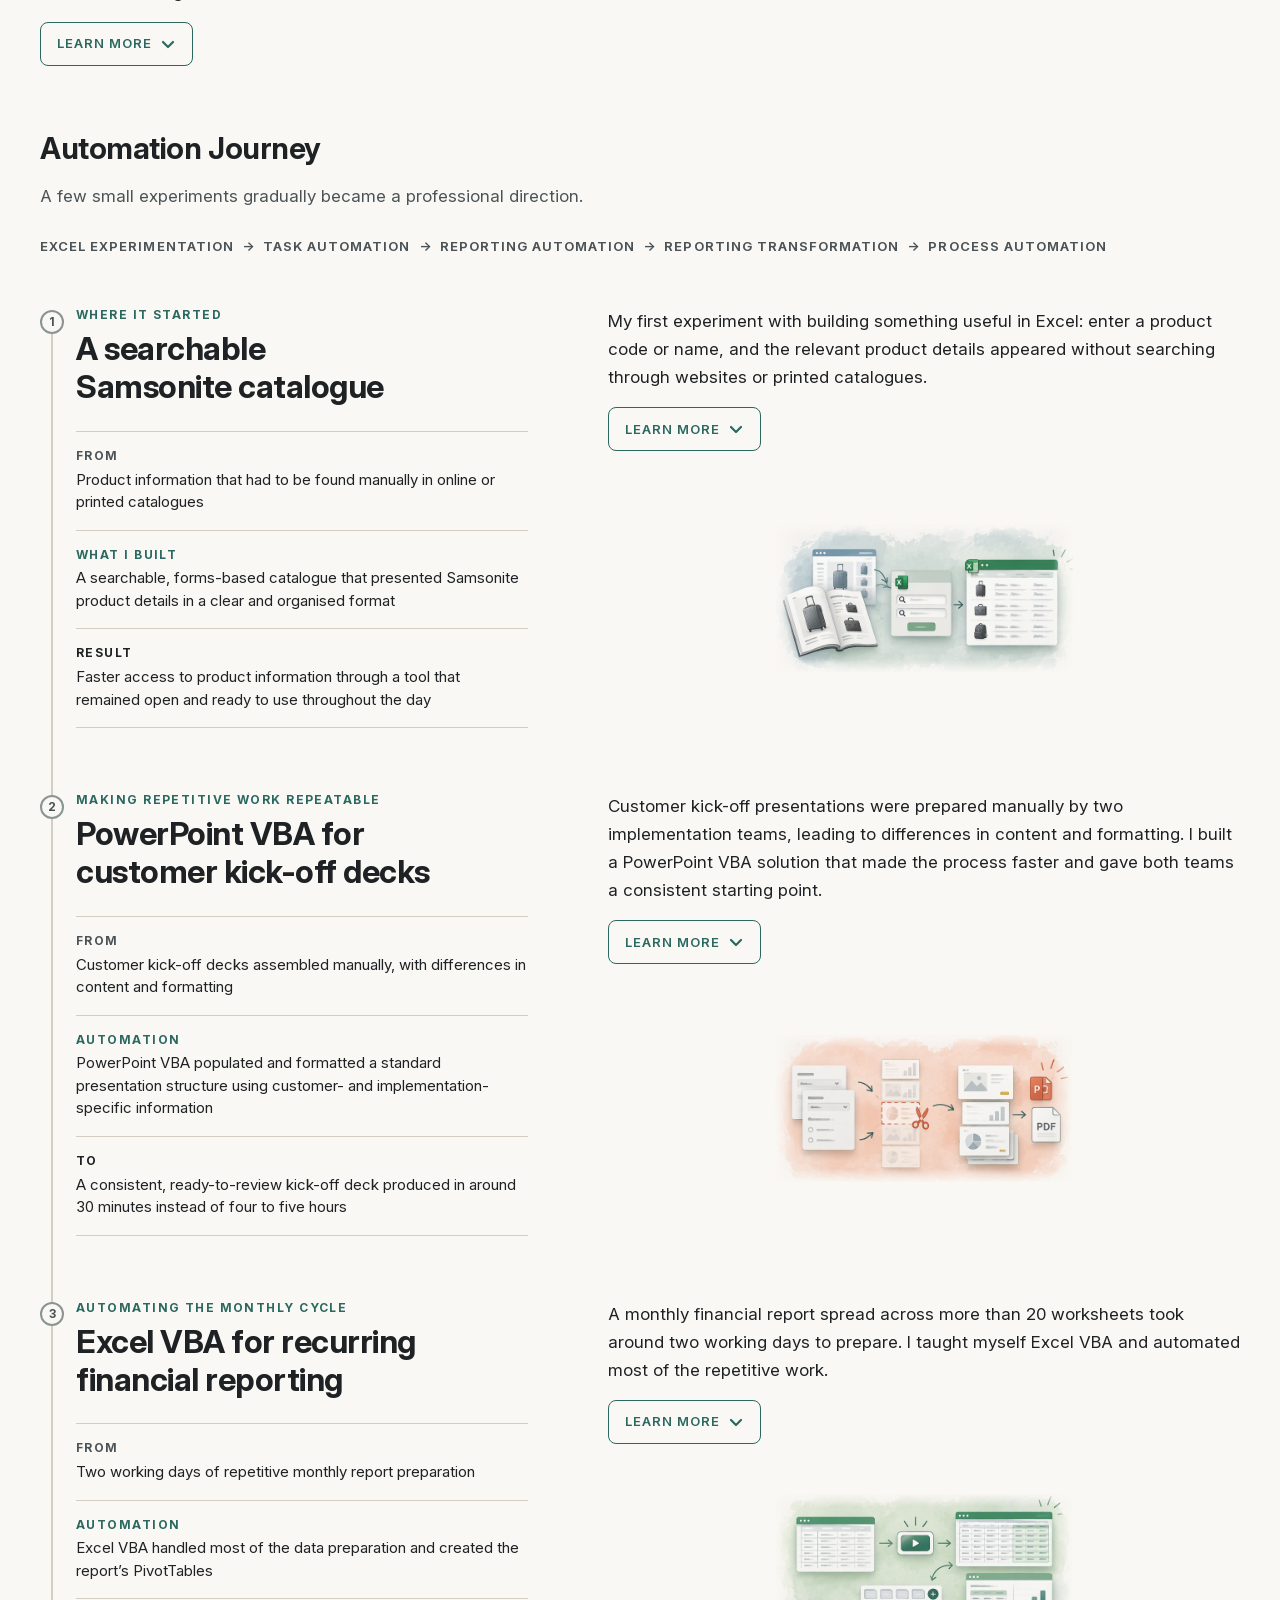
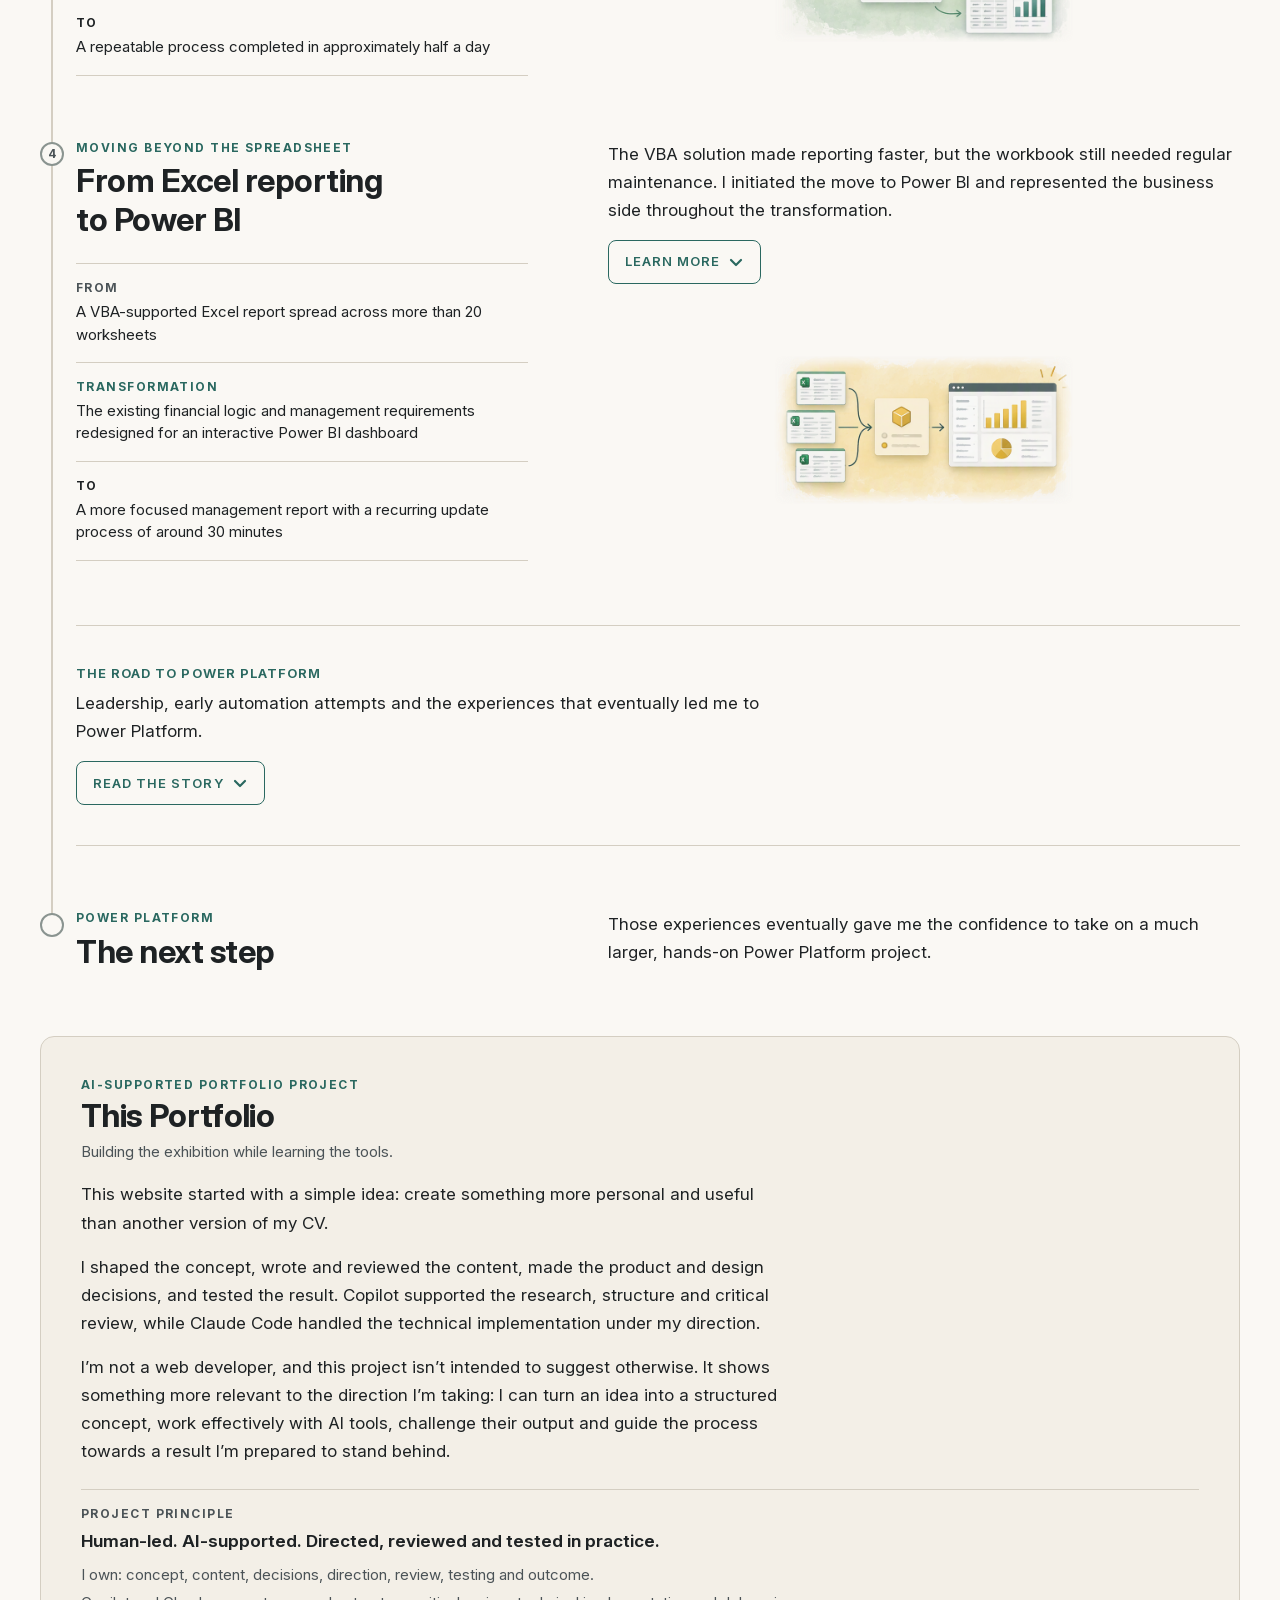
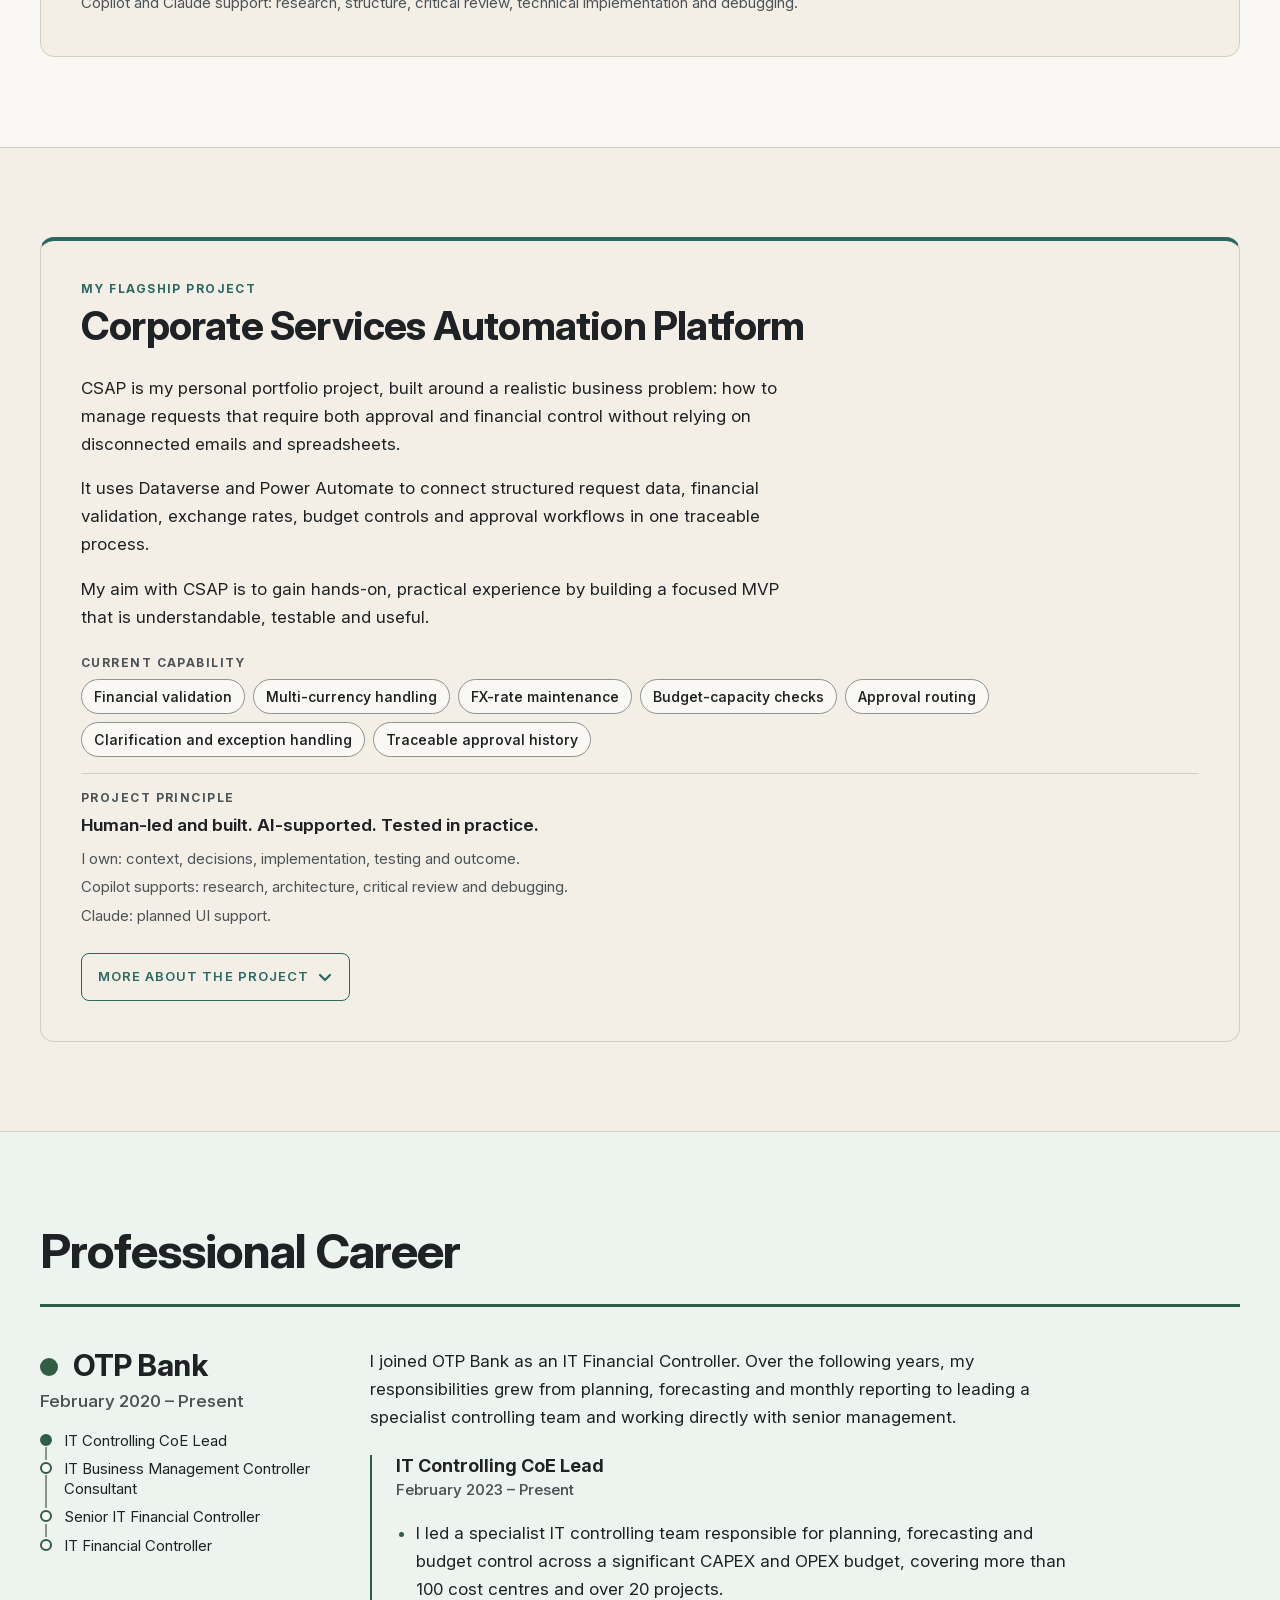
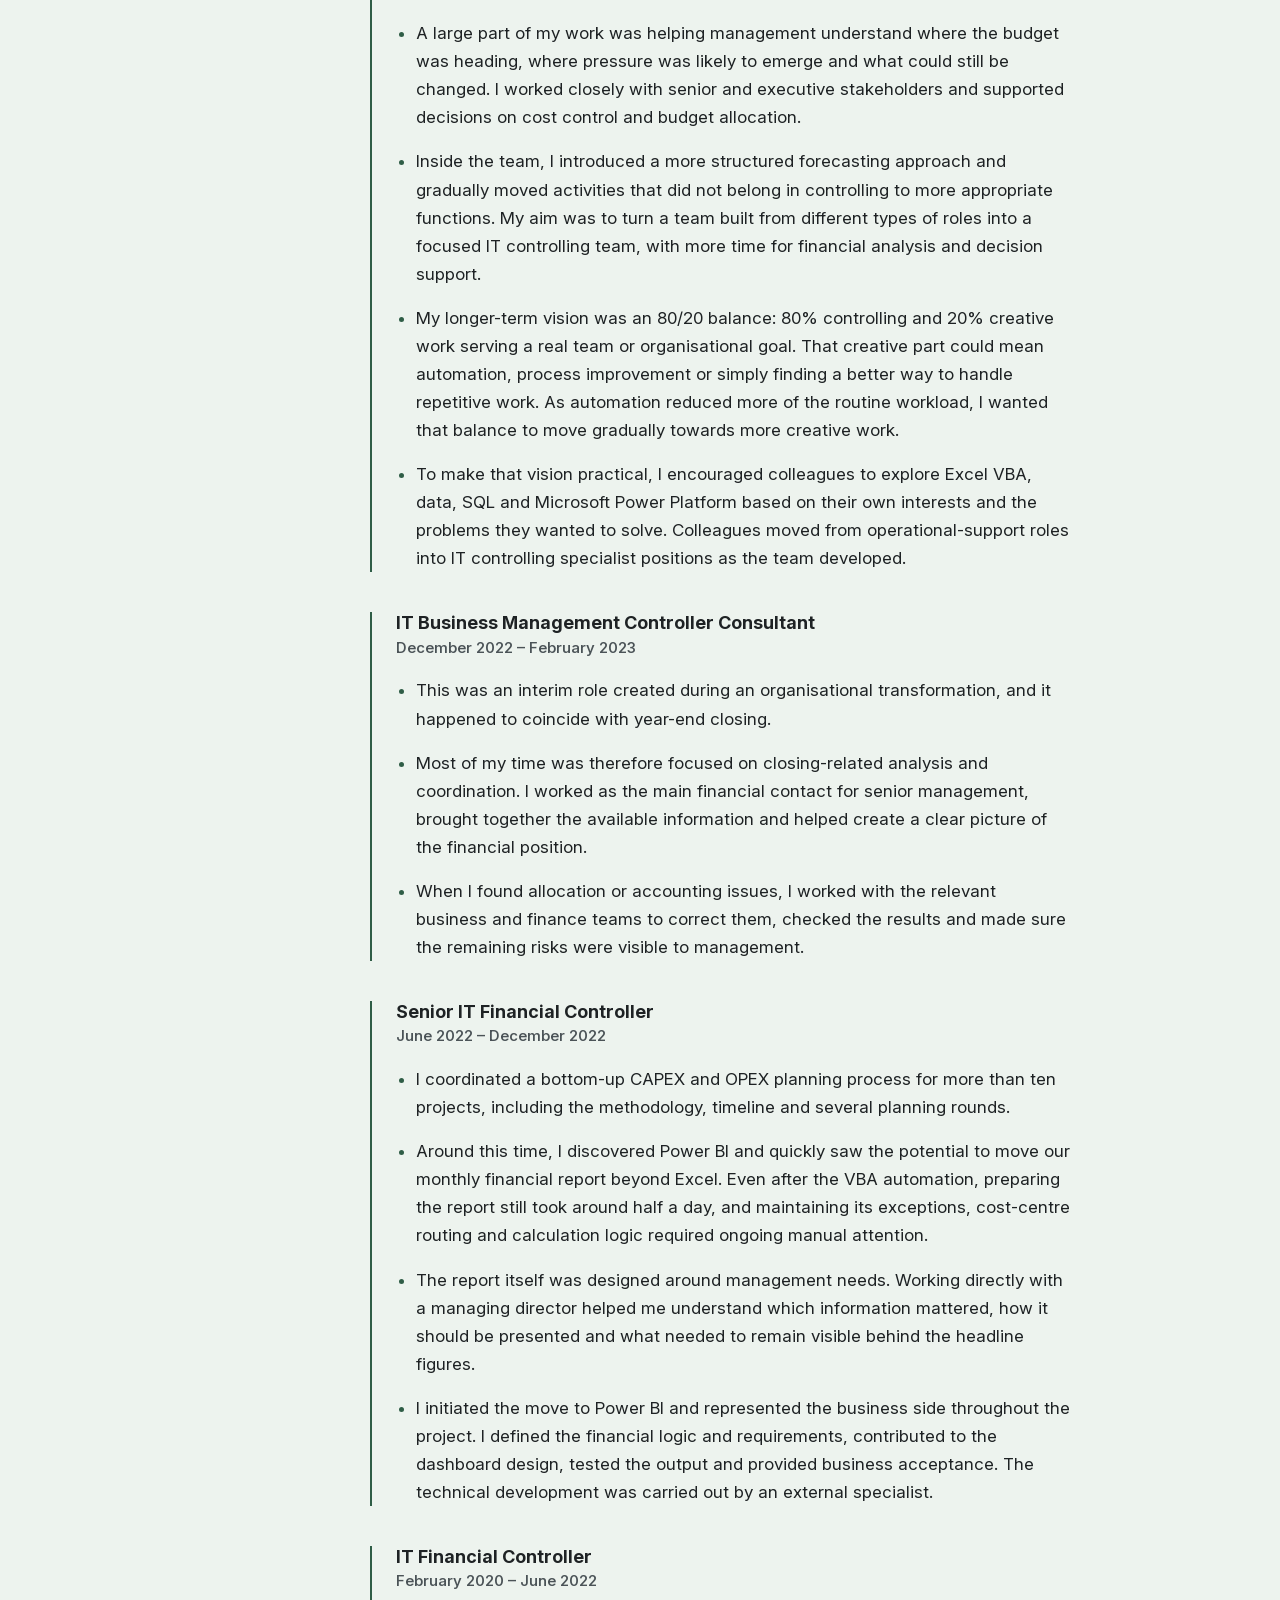
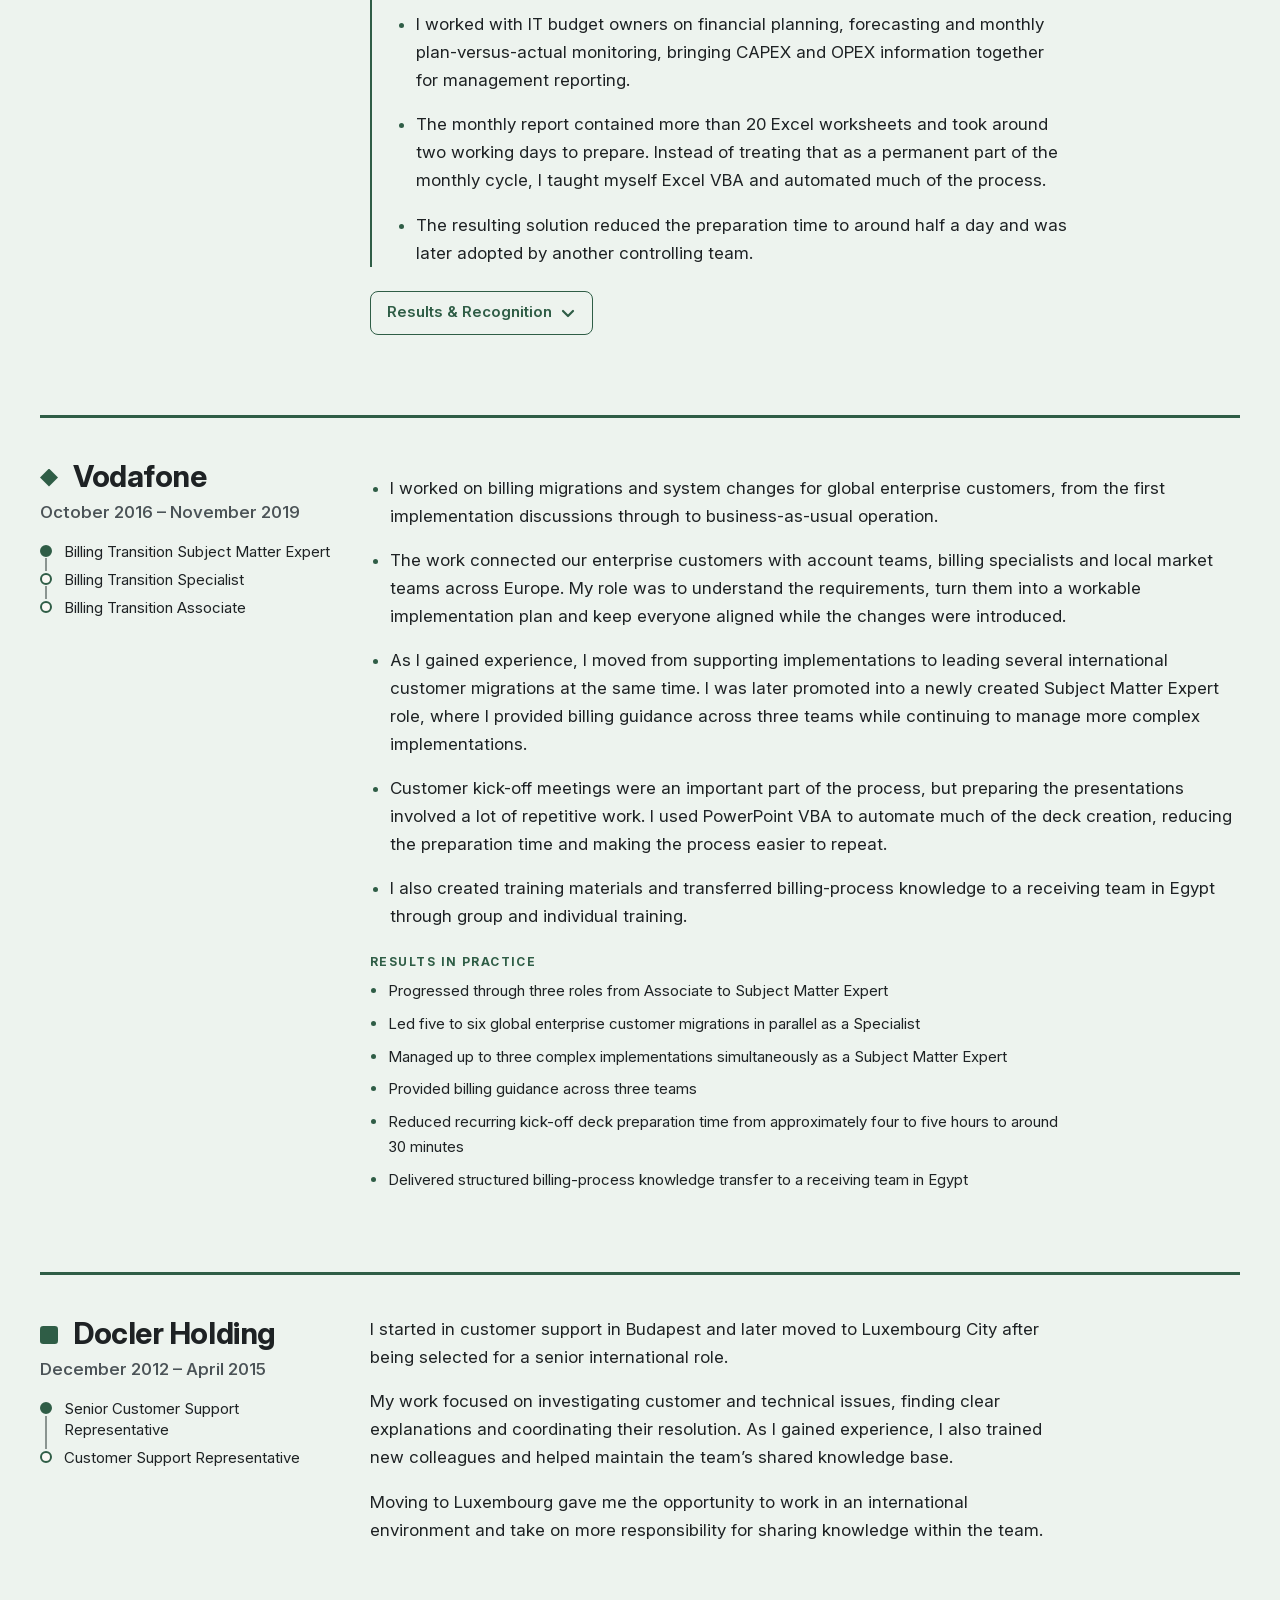
==== commit 9f713236: "Routing: serve English page at /, redirect /en/ and /hu/ to /, new section order and nav Co-Authored" ====
--- a/en/index.html
+++ b/en/index.html
@@ -1,749 +1,14 @@
 <!doctype html>
-<html lang="en" class="no-js">
+<html lang="en">
 <head>
 <meta charset="utf-8">
 <meta name="viewport" content="width=device-width, initial-scale=1">
-<title>Roland Malczanek – Finance, automation and better ways of working</title>
-<meta name="description" content="Personal portfolio of Roland Malczanek: finance, controlling, process improvement, automation and AI-assisted delivery.">
-<meta property="og:type" content="website">
-<meta property="og:site_name" content="Roland Malczanek">
-<meta property="og:locale" content="en_GB">
-<meta property="og:url" content="https://rolandmalczanek.com/en/">
-<meta property="og:title" content="Roland Malczanek – Finance, automation and better ways of working">
-<meta property="og:description" content="Personal portfolio of Roland Malczanek: finance, controlling, process improvement, automation and AI-assisted delivery.">
-<meta property="og:image" content="https://rolandmalczanek.com/assets/images/social/roland-malczanek-social-preview.png">
-<meta property="og:image:secure_url" content="https://rolandmalczanek.com/assets/images/social/roland-malczanek-social-preview.png">
-<meta property="og:image:type" content="image/png">
-<meta property="og:image:width" content="1200">
-<meta property="og:image:height" content="630">
-<meta property="og:image:alt" content="Roland Malczanek, finance, controlling and practical automation, rolandmalczanek.com">
-<meta name="twitter:card" content="summary_large_image">
-<meta name="twitter:title" content="Roland Malczanek – Finance, automation and better ways of working">
-<meta name="twitter:description" content="Personal portfolio of Roland Malczanek: finance, controlling, process improvement, automation and AI-assisted delivery.">
-<meta name="twitter:image" content="https://rolandmalczanek.com/assets/images/social/roland-malczanek-social-preview.png">
-<meta name="twitter:image:alt" content="Roland Malczanek, finance, controlling and practical automation, rolandmalczanek.com">
-<meta name="color-scheme" content="light dark">
-<link rel="canonical" href="https://rolandmalczanek.com/en/">
-<link rel="alternate" hreflang="en" href="https://rolandmalczanek.com/en/">
-<link rel="alternate" hreflang="hu" href="https://rolandmalczanek.com/hu/">
-<link rel="alternate" hreflang="x-default" href="https://rolandmalczanek.com/en/">
-<link rel="preload" href="../assets/fonts/InterVariable-latin.woff2" as="font" type="font/woff2" crossorigin>
-<script src="../assets/js/theme-init.js"></script>
-<link rel="stylesheet" href="../assets/css/styles.css">
-<script src="../assets/js/main.js" defer></script>
+<title>Roland Malczanek</title>
+<link rel="canonical" href="https://rolandmalczanek.com/">
+<script>location.replace("/" + location.hash)</script>
+<meta http-equiv="refresh" content="0; url=/">
 </head>
 <body>
-<a class="skip-link" href="#main">Skip to main content</a>
-<header class="site-header has-menu">
-  <div class="wrap wrap--wide header-inner">
-    <a class="brand" href="./">ROLAND MALCZANEK</a>
-    <div class="header-end">
-      <nav aria-label="Main" id="site-nav" data-site-nav>
-        <ul class="nav-list">
-          <li><a href="#capabilities">SKILLS</a></li><li><a href="#built">BUILT</a></li><li><a href="#career">CAREER</a></li><li><a href="#about">ABOUT</a></li><li><a href="#contact">CONTACT</a></li>
-          <!-- Language switch hidden until the Hungarian translation is ready. To restore, uncomment:
-          <li><a class="lang-switch" href="../hu/" hreflang="hu" lang="hu" aria-label="HU – Magyar nyelv">HU</a></li> -->
-        </ul>
-      </nav>
-      <button type="button" class="theme-toggle" data-theme-toggle aria-pressed="false" hidden title="Dark theme"><span class="sr-only">Dark theme</span><svg class="icon-moon" viewBox="0 0 24 24" aria-hidden="true" focusable="false"><path d="M20 14.5A8 8 0 0 1 9.5 4a8 8 0 1 0 10.5 10.5z"/></svg><svg class="icon-sun" viewBox="0 0 24 24" aria-hidden="true" focusable="false"><circle cx="12" cy="12" r="4"/><path d="M12 2v2M12 20v2M4.9 4.9l1.4 1.4M17.7 17.7l1.4 1.4M2 12h2M20 12h2M4.9 19.1l1.4-1.4M17.7 6.3l1.4-1.4"/></svg></button>
-      <button type="button" class="nav-toggle" data-nav-toggle aria-controls="site-nav" aria-expanded="false" aria-label="Open navigation" hidden><span class="nav-toggle__bars" aria-hidden="true"></span></button>
-    </div>
-  </div>
-</header>
-<main id="main">
-
-  <section class="hero" aria-labelledby="hero-title">
-    <div class="wrap wrap--wide hero__inner">
-      <div class="hero__main">
-        <p class="eyebrow" data-reveal>IT controlling · Finance · Automation</p>
-        <h1 id="hero-title"><span class="hero__line" data-reveal>Finance.</span> <span class="hero__line hero__line--accent" data-reveal>Automation.</span> <span class="hero__line" data-reveal><span class="nb">Better ways</span> <span class="nb">of working.</span></span></h1>
-        <p class="lead" data-reveal>I don’t just report how work happens. I build better ways to do it.</p>
-        <p class="hero__cta" data-reveal><a class="btn" href="#built">See what I built</a></p>
-      </div>
-      <a class="scroll-cue" href="#capabilities" data-reveal>Scroll to explore<svg viewBox="0 0 16 16" aria-hidden="true" focusable="false"><path d="M3 6l5 5 5-5"/></svg></a>
-    </div>
-  </section>
-
-  <section class="section section--tint" id="capabilities" aria-labelledby="capabilities-title">
-    <div class="wrap">
-      <div class="section__head" data-reveal><h2 id="capabilities-title">Capabilities I Bring</h2><p>The work and experience behind each one.</p></div>
-      <ul class="card-grid">
-<li data-reveal><article class="card proof-card" id="bring-finance">
-<h3 class="card__title">Finance &amp; IT Controlling</h3>
-<p class="card__claim">I have spent nearly seven years working with IT budgets, forecasts, financial reports and management decisions. I understand both the numbers and the processes behind them.</p>
-<button type="button" class="disclosure-btn" id="proof-finance-btn" aria-controls="proof-finance-panel" aria-expanded="false"><span>See the proof</span><span class="sr-only">: Finance &amp; IT Controlling</span><svg viewBox="0 0 16 16" aria-hidden="true" focusable="false"><path d="M3 6l5 5 5-5"/></svg></button>
-<div class="disclosure-panel" id="proof-finance-panel"><div class="disclosure-panel__inner">
-<p class="proof-label">Proof</p>
-<ul class="proof-points">
-<li>Planning, forecasting and financial oversight across a significant CAPEX and OPEX budget</li>
-<li>Responsibility spanning more than 100 cost centres and over 20 projects</li>
-<li>Financial analysis and decision support for senior and executive management</li>
-<li>Experience covering planning, forecasting, budget control, plan-versus-actual analysis and year-end closing</li>
-</ul>
-</div></div>
-</article></li>
-<li data-reveal><article class="card proof-card" id="bring-process">
-<h3 class="card__title">Process Improvement</h3>
-<p class="card__claim">Most processes do not need to be reinvented. I prefer to understand where unnecessary work comes from, clarify who should own it and improve the process from there.</p>
-<button type="button" class="disclosure-btn" id="proof-process-btn" aria-controls="proof-process-panel" aria-expanded="false"><span>See the proof</span><span class="sr-only">: Process Improvement</span><svg viewBox="0 0 16 16" aria-hidden="true" focusable="false"><path d="M3 6l5 5 5-5"/></svg></button>
-<div class="disclosure-panel" id="proof-process-panel"><div class="disclosure-panel__inner">
-<p class="proof-label">Proof</p>
-<ul class="proof-points">
-<li>Introduced a planned, more frequent forecasting structure, with portfolio data cleaned after each cycle and the approach later refined further by the team</li>
-<li>Refocused the team’s workflow portfolio on controlling by developing colleagues, removing non-controlling tasks and involving partner functions where ownership belonged elsewhere</li>
-<li>Helped take a controlling standardisation initiative from executive interviews and requirements gathering through to design, including subject areas, target groups, KPIs, MVP scope and roadmap</li>
-<li>Transformed a recurring manual Excel report, first through VBA automation and later by moving it to Power BI</li>
-</ul>
-</div></div>
-</article></li>
-<li data-reveal><article class="card proof-card" id="bring-automation">
-<h3 class="card__title">Automation &amp; Digitalisation</h3>
-<p class="card__claim">I started by building small tools for problems directly in front of me. Over time, that developed from early Excel experiments and VBA automation into reporting transformation and Power Platform workflows.</p>
-<button type="button" class="disclosure-btn" id="proof-automation-btn" aria-controls="proof-automation-panel" aria-expanded="false"><span>See the proof</span><span class="sr-only">: Automation &amp; Digitalisation</span><svg viewBox="0 0 16 16" aria-hidden="true" focusable="false"><path d="M3 6l5 5 5-5"/></svg></button>
-<div class="disclosure-panel" id="proof-automation-panel"><div class="disclosure-panel__inner">
-<p class="proof-label">Proof</p>
-<ul class="proof-points">
-<li>Built a simple forms-based Excel product catalogue early in my career</li>
-<li>Automated recurring customer presentation preparation with PowerPoint VBA</li>
-<li>Built an Excel VBA reporting solution later adopted by another controlling team</li>
-<li>Designed and built the data foundation, business rules and workflows behind CSAP</li>
-</ul>
-</div></div>
-</article></li>
-<li data-reveal><article class="card proof-card" id="bring-ai">
-<h3 class="card__title">Working with AI</h3>
-<p class="card__claim">I use Copilot and Claude to explore ideas, challenge assumptions and support the work. I decide what we build, put it together, test it and take responsibility for the result.</p>
-<button type="button" class="disclosure-btn" id="proof-ai-btn" aria-controls="proof-ai-panel" aria-expanded="false"><span>See the proof</span><span class="sr-only">: Working with AI</span><svg viewBox="0 0 16 16" aria-hidden="true" focusable="false"><path d="M3 6l5 5 5-5"/></svg></button>
-<div class="disclosure-panel" id="proof-ai-panel"><div class="disclosure-panel__inner">
-<p class="proof-label">Proof</p>
-<ul class="proof-points">
-<li>Reviewed and changed the proposed MVP scope, keeping additional features out until there was a clear business need for them</li>
-<li>Continued testing after the initial checks had passed and found an implementation error that would otherwise have gone unnoticed</li>
-<li>Designed a practical unauthorised-user test and verified that the security control worked inside the automation, not only in the user interface</li>
-</ul>
-</div></div>
-</article></li>
-<li data-reveal><article class="card proof-card" id="bring-ideas">
-<h3 class="card__title">Turning Ideas into Working Solutions</h3>
-<p class="card__claim">I enjoy taking an initial idea, working out what it actually needs and turning it into something that works. I plan before I build, but I am also willing to change the plan when testing shows a better direction.</p>
-<button type="button" class="disclosure-btn" id="proof-ideas-btn" aria-controls="proof-ideas-panel" aria-expanded="false"><span>See the proof</span><span class="sr-only">: Turning Ideas into Working Solutions</span><svg viewBox="0 0 16 16" aria-hidden="true" focusable="false"><path d="M3 6l5 5 5-5"/></svg></button>
-<div class="disclosure-panel" id="proof-ideas-panel"><div class="disclosure-panel__inner">
-<p class="proof-label">Proof</p>
-<ul class="proof-points">
-<li>Turned a broad financial-process idea into the structured requirements, data model, business rules, workflows and tests behind CSAP</li>
-<li>Taught myself Excel VBA to solve a recurring reporting problem</li>
-<li>Took the portfolio website you are currently viewing from an initial idea to a designed, tested and published bilingual site</li>
-</ul>
-</div></div>
-</article></li>
-<li data-reveal><article class="card proof-card" id="bring-capability">
-<h3 class="card__title">Capability Building</h3>
-<p class="card__claim">I have helped colleagues move into specialist roles, develop new technical skills and find practical ways to reduce repetitive work.</p>
-<button type="button" class="disclosure-btn" id="proof-capability-btn" aria-controls="proof-capability-panel" aria-expanded="false"><span>See the proof</span><span class="sr-only">: Capability Building</span><svg viewBox="0 0 16 16" aria-hidden="true" focusable="false"><path d="M3 6l5 5 5-5"/></svg></button>
-<div class="disclosure-panel" id="proof-capability-panel"><div class="disclosure-panel__inner">
-<p class="proof-label">Proof</p>
-<ul class="proof-points">
-<li>Helped reshape a mixed-role team into a focused IT controlling team</li>
-<li>Supported colleagues in moving from operational-support roles into IT controlling specialist positions</li>
-<li>Encouraged team members to follow learning paths based on their interests, including automation, data, SQL and Microsoft Power Platform</li>
-<li>Created training materials and delivered structured billing-process knowledge transfer across teams</li>
-</ul>
-</div></div>
-</article></li>
-      </ul>
-    </div>
-  </section>
-
-  <section class="section" id="built" aria-labelledby="built-title">
-    <div class="wrap">
-      <div class="section__head" data-reveal><h2 id="built-title">Built</h2></div>
-      <div class="reporting" id="building" tabindex="-1" data-reveal>
-        <h3 class="subhead subhead--first">From Reporting to Building</h3>
-<div class="story story--prose" data-story>
-<div class="story__stage">
-<div class="story__teaser">
-<p>Nearly seven years in controlling showed me how easily manual steps and spreadsheets become permanent parts of a process.</p>
-<p>I still like Excel. It helped me automate my first monthly report and showed me how much time a practical solution can give back. Later, Power BI opened the door to more focused reporting, and Power Platform moved my attention from improving reports to building the processes behind them.</p>
-<p>I’m still learning, but I’m no longer only describing how financial processes work. I can now start building a better version of them.</p>
-</div>
-<div class="story__full" id="story-reporting">
-<p>I have spent nearly seven years working with financial processes, reports and forecasts. During that time, I saw how easily manual steps and spreadsheets become permanent parts of a process, even when everyone involved knows there should be a better way.</p>
-<p>I still like Excel. It helped me automate my first monthly report and showed me how much time a practical solution can give back. But it also made me curious about what comes next, especially when the problem is bigger than a single file.</p>
-<p>Later, I discovered Power BI and saw an opportunity to turn that same financial report, spread across more than 20 Excel worksheets, into something more focused, visual and useful for management. It also gave me my first opportunity at OTP Bank to work directly with a managing director and understand what senior management actually needed from the report.</p>
-<p>That same curiosity eventually led me to Power Platform. And here I am, building CSAP with Copilot on my team. I started with only very limited hands-on Power Platform experience, worked through the business and technical decisions, tested what I built and changed direction when the evidence showed that I should.</p>
-<p>I’m still learning, but I’m no longer only describing how financial processes work. I can now start building a better version of them.</p>
-</div>
-</div>
-<button type="button" class="disclosure-btn story__btn" aria-expanded="false" aria-controls="story-reporting" data-label-open="Show less" data-label-closed="Learn more" hidden><span data-story-label>Learn more</span><span class="sr-only">: From Reporting to Building</span><svg viewBox="0 0 16 16" aria-hidden="true" focusable="false"><path d="M3 6l5 5 5-5"/></svg></button>
-</div>
-      </div>
-      <div class="journey-intro" id="built-journey" tabindex="-1" data-reveal>
-        <h3 class="subhead">Automation Journey</h3>
-        <p class="journey-lead">A few small experiments gradually became a professional direction.</p>
-        <ol class="journey-path" aria-label="Progression">
-<li><a href="#built-stage-1">Excel experimentation</a></li>
-<li><a href="#built-stage-2">task automation</a></li>
-<li><a href="#built-stage-3">reporting automation</a></li>
-<li><a href="#built-stage-4">reporting transformation</a></li>
-<li><a href="#built-power-platform">process automation</a></li>
-        </ol>
-      </div>
-      <ol class="journey" data-journey>
-<li class="stage" data-reveal data-stage id="built-stage-1" tabindex="-1">
-<div class="stage__summary">
-<div class="stage__head">
-<p class="stage__kind">Where it started</p>
-<h4>A searchable Samsonite catalogue</h4>
-</div>
-<dl class="stage__flow">
-<div><dt>From</dt><dd>Product information that had to be found manually in online or printed catalogues</dd></div>
-<div><dt>What I built</dt><dd>A searchable, forms-based catalogue that presented Samsonite product details in a clear and organised format</dd></div>
-<div><dt>Result</dt><dd>Faster access to product information through a tool that remained open and ready to use throughout the day</dd></div>
-</dl>
-</div>
-<div class="story story--stage" data-story>
-<div class="story__stage">
-<div class="story__teaser">
-<p>My first experiment with building something useful in Excel: enter a product code or name, and the relevant product details appeared without searching through websites or printed catalogues.</p>
-</div>
-<div class="story__full" id="story-1-full">
-<p>Long before I thought about automation as a professional direction, I was already experimenting with ways to make everyday work easier.</p>
-<p>I obtained a CSV file containing the available Samsonite product data and used it to build a simple forms-based catalogue in Excel. The catalogue stayed open during the day: enter a product code or name, and the relevant product details appeared without having to search through a website or printed catalogue.</p>
-<p>This was the first project that completely drew me into building something of my own. I worked on it whenever I had spare time and was genuinely proud of the result.</p>
-</div>
-</div>
-<button type="button" class="disclosure-btn story__btn" aria-expanded="false" aria-controls="story-1-full" data-label-open="Show less" data-label-closed="Learn more" hidden><span data-story-label>Learn more</span><span class="sr-only">: A searchable Samsonite catalogue</span><svg viewBox="0 0 16 16" aria-hidden="true" focusable="false"><path d="M3 6l5 5 5-5"/></svg></button>
-</div>
-<img class="stage__visual" src="../assets/images/built/automation-journey/journey-01-samsonite.png" alt="Illustration of catalogue and online product information being searched through an Excel form and displayed as product results." width="720" height="360" loading="lazy" decoding="async">
-</li>
-<li class="stage" data-reveal data-stage id="built-stage-2" tabindex="-1">
-<div class="stage__summary">
-<div class="stage__head">
-<p class="stage__kind">Making repetitive work repeatable</p>
-<h4>PowerPoint VBA for customer kick-off decks</h4>
-</div>
-<dl class="stage__flow">
-<div><dt>From</dt><dd>Customer kick-off decks assembled manually, with differences in content and formatting</dd></div>
-<div><dt>Automation</dt><dd>PowerPoint VBA populated and formatted a standard presentation structure using customer- and implementation-specific information</dd></div>
-<div><dt>To</dt><dd>A consistent, ready-to-review kick-off deck produced in around 30 minutes instead of four to five hours</dd></div>
-</dl>
-</div>
-<div class="story story--stage" data-story>
-<div class="story__stage">
-<div class="story__teaser">
-<p>Customer kick-off presentations were prepared manually by two implementation teams, leading to differences in content and formatting. I built a PowerPoint VBA solution that made the process faster and gave both teams a consistent starting point.</p>
-</div>
-<div class="story__full" id="story-2-full">
-<p>The kick-off meeting was the first formal meeting with the customer and an important first impression at the beginning of each billing migration.</p>
-<p>Two implementation teams prepared these presentations, and each person built the deck manually. The content and formatting weren’t always consistent, while the same types of customer, market, timeline and implementation information had to be added each time.</p>
-<p>I built a PowerPoint VBA solution that used structured source information to create much of the presentation automatically. This made deck preparation faster and introduced a more consistent starting point for both teams, while still leaving room to review and adapt the presentation for each customer.</p>
-<p>Preparation time fell from approximately four to five hours to around 30 minutes per deck.</p>
-<p class="story__note">Recreated demonstration based on the original workflow.</p>
-</div>
-</div>
-<button type="button" class="disclosure-btn story__btn" aria-expanded="false" aria-controls="story-2-full" data-label-open="Show less" data-label-closed="Learn more" hidden><span data-story-label>Learn more</span><span class="sr-only">: PowerPoint VBA for customer kick-off decks</span><svg viewBox="0 0 16 16" aria-hidden="true" focusable="false"><path d="M3 6l5 5 5-5"/></svg></button>
-</div>
-<img class="stage__visual" src="../assets/images/built/automation-journey/journey-02-powerpoint-vba.png" alt="Illustration of user choices shaping a presentation, removing unnecessary slides and producing a PowerPoint deck and PDF." width="720" height="360" loading="lazy" decoding="async">
-</li>
-<li class="stage" data-reveal data-stage id="built-stage-3" tabindex="-1">
-<div class="stage__summary">
-<div class="stage__head">
-<p class="stage__kind">Automating the monthly cycle</p>
-<h4>Excel VBA for recurring financial reporting</h4>
-</div>
-<dl class="stage__flow">
-<div><dt>From</dt><dd>Two working days of repetitive monthly report preparation</dd></div>
-<div><dt>Automation</dt><dd>Excel VBA handled most of the data preparation and created the report’s PivotTables</dd></div>
-<div><dt>To</dt><dd>A repeatable process completed in approximately half a day</dd></div>
-</dl>
-</div>
-<div class="story story--stage" data-story>
-<div class="story__stage">
-<div class="story__teaser">
-<p>A monthly financial report spread across more than 20 worksheets took around two working days to prepare. I taught myself Excel VBA and automated most of the repetitive work.</p>
-</div>
-<div class="story__full" id="story-3-full">
-<p>At OTP Bank, I inherited a monthly financial report spread across more than 20 Excel worksheets. Preparing it took around two working days each month. The process had worked this way for years, but that didn’t feel like a good enough reason to keep doing it manually.</p>
-<p>The work started with SAP source reports and continued through several repetitive preparation steps before the PivotTables and management charts could be produced.</p>
-<p>I taught myself Excel VBA with a lot of help from Google searches and the Stack Overflow community. VBA took over most of the repetitive preparation and created the PivotTables, leaving the final charts and review for me.</p>
-<p>The monthly effort fell to approximately half a day, and another controlling team later adopted the solution for its own reporting.</p>
-<p class="story__note">Recreated demonstration based on the original workflow.</p>
-</div>
-</div>
-<button type="button" class="disclosure-btn story__btn" aria-expanded="false" aria-controls="story-3-full" data-label-open="Show less" data-label-closed="Learn more" hidden><span data-story-label>Learn more</span><span class="sr-only">: Excel VBA for recurring financial reporting</span><svg viewBox="0 0 16 16" aria-hidden="true" focusable="false"><path d="M3 6l5 5 5-5"/></svg></button>
-</div>
-<img class="stage__visual" src="../assets/images/built/automation-journey/journey-03-excel-vba.png" alt="Illustration of an Excel table being expanded and populated before additional worksheets and a PivotTable are generated." width="720" height="360" loading="lazy" decoding="async">
-</li>
-<li class="stage" data-reveal data-stage id="built-stage-4" tabindex="-1">
-<div class="stage__summary">
-<div class="stage__head">
-<p class="stage__kind">Moving beyond the spreadsheet</p>
-<h4>From Excel reporting to Power BI</h4>
-</div>
-<dl class="stage__flow">
-<div><dt>From</dt><dd>A VBA-supported Excel report spread across more than 20 worksheets</dd></div>
-<div><dt>Transformation</dt><dd>The existing financial logic and management requirements redesigned for an interactive Power BI dashboard</dd></div>
-<div><dt>To</dt><dd>A more focused management report with a recurring update process of around 30 minutes</dd></div>
-</dl>
-</div>
-<div class="story story--stage" data-story>
-<div class="story__stage">
-<div class="story__teaser">
-<p>The VBA solution made reporting faster, but the workbook still needed regular maintenance. I initiated the move to Power BI and represented the business side throughout the transformation.</p>
-</div>
-<div class="story__full" id="story-4-full">
-<p>The VBA solution made the monthly process much faster, but the report still lived in an Excel workbook with more than 20 worksheets. It needed regular maintenance, and I felt we had reached the point where further automation would only improve the existing format rather than move beyond it.</p>
-<p>When I discovered Power BI, I saw an opportunity to rethink the same report.</p>
-<p>Before we started designing the new solution, I worked directly with the managing director to understand what information was actually needed. The aim was to focus on the figures and trends that supported management decisions and remove everything that added little value.</p>
-<p>I initiated the move to Power BI and represented the business side throughout the project. I translated the existing financial logic into requirements, contributed to the dashboard design and tested the new output against the established report. Once the figures and analytical logic were working as intended, I provided business acceptance. The technical development was carried out by an external specialist.</p>
-<p>Preparing the source files, loading the data and refreshing the dashboard took around 30 minutes. More importantly, the solution turned the same underlying information into something more visual, easier to explore and better aligned with management needs.</p>
-</div>
-</div>
-<button type="button" class="disclosure-btn story__btn" aria-expanded="false" aria-controls="story-4-full" data-label-open="Show less" data-label-closed="Learn more" hidden><span data-story-label>Learn more</span><span class="sr-only">: From Excel reporting to Power BI</span><svg viewBox="0 0 16 16" aria-hidden="true" focusable="false"><path d="M3 6l5 5 5-5"/></svg></button>
-</div>
-<img class="stage__visual" src="../assets/images/built/automation-journey/journey-04-power-bi.png" alt="Illustration of several Excel report views being consolidated into an interactive Power BI dashboard." width="720" height="360" loading="lazy" decoding="async">
-</li>
-<li class="interlude" role="none" data-reveal>
-<section class="interlude__inner story" data-story aria-labelledby="road-title">
-<h4 class="interlude__title" id="road-title">The road to Power Platform</h4>
-<div class="story__stage">
-<div class="story__teaser">
-<p>Leadership, early automation attempts and the experiences that eventually led me to Power Platform.</p>
-</div>
-<div class="story__full" id="road-full">
-<p>For a few years, my own technical development received less attention while I was becoming a leader and building a stronger controlling team.</p>
-<p>During that period, I took part in an OTP LAB innovation challenge as a member of two different teams. One developed LEVITA, a management-information concept. The other developed Sharely, a workstation-booking concept that <a class="media-link" href="#career-recognition" data-media="recognition-2022">won first place</a>.</p>
-<p>A later attempt to automate forecasting with two peer controlling teams resulted in a dashboard maintained through several manual tables. It wasn’t the automation we had originally imagined, but it taught me that putting a dashboard on top of a process doesn’t necessarily make the process simpler.</p>
-<p>My interest in Power Platform became much stronger at an OTP LAB open day, where guided exercises gave me enough hands-on exposure to start thinking seriously about use cases of my own.</p>
-</div>
-</div>
-<button type="button" class="disclosure-btn story__btn" aria-expanded="false" aria-controls="road-full" data-label-open="Show less" data-label-closed="Read the story" hidden><span data-story-label>Read the story</span><span class="sr-only">: The road to Power Platform</span><svg viewBox="0 0 16 16" aria-hidden="true" focusable="false"><path d="M3 6l5 5 5-5"/></svg></button>
-</section>
-</li>
-<li class="stage stage--end" data-reveal id="built-power-platform" tabindex="-1">
-<div class="stage__head">
-<p class="stage__kind">Power Platform</p>
-<h4>The next step</h4>
-</div>
-<div class="stage__endbody">
-<p class="stage__endpoint">Those experiences eventually gave me the confidence to take on a much larger, hands-on Power Platform project.</p>
-</div>
-</li>
-      </ol>
-      <div class="built-more">
-<article class="csap story" data-reveal id="built-csap" tabindex="-1" aria-labelledby="csap-title" data-story>
-<p class="csap__eyebrow">My flagship project</p>
-<h3 class="csap__title" id="csap-title">Corporate Services Automation Platform</h3>
-<div class="csap__overview">
-<p>CSAP is my personal portfolio project, built around a realistic business problem: how to manage requests that require both approval and financial control without relying on disconnected emails and spreadsheets.</p>
-<p>It uses Dataverse and Power Automate to connect structured request data, financial validation, exchange rates, budget controls and approval workflows in one traceable process.</p>
-<p>My aim with CSAP is to gain hands-on, practical experience by building a focused MVP that is understandable, testable and useful.</p>
-</div>
-<div class="csap__capability"><p class="facts-label" id="cap-t">Current capability</p>
-<ul class="chips" aria-labelledby="cap-t"><li>Financial validation</li><li>Multi-currency handling</li><li>FX-rate maintenance</li><li>Budget-capacity checks</li><li>Approval routing</li><li>Clarification and exception handling</li><li>Traceable approval history</li></ul>
-<div class="principle"><p class="facts-label">Project principle</p><p class="principle__statement">Human-led and built. AI-supported. Tested in practice.</p>
-<ul class="principle__own">
-<li>I own: context, decisions, implementation, testing and outcome.</li>
-<li>Copilot supports: research, architecture, critical review and debugging.</li>
-<li>Claude: planned UI support.</li>
-</ul></div>
-</div>
-<!-- DEMO: becomes a real link (assets/video/csap/) only when a real demo exists. Never publish a fake demo.
-     MVP: the demo control below is switched off with the temporary flag data-mvp="demo-off" plus the hidden attribute (no space, no focus, not announced).
-     To restore it later, remove both attributes from that button. -->
-<div class="csap__controls">
-<button type="button" class="disclosure-btn story__btn" aria-expanded="false" aria-controls="csap-more" data-label-open="Show less" data-label-closed="More about the project" hidden><span data-story-label>More about the project</span><svg viewBox="0 0 16 16" aria-hidden="true" focusable="false"><path d="M3 6l5 5 5-5"/></svg></button>
-<button type="button" class="btn btn--ghost" aria-disabled="true" data-mvp="demo-off" hidden>Watch the demo<span class="coming-soon">Coming soon</span></button>
-</div>
-<div class="story__stage">
-<div class="story__full" id="csap-more">
-<p>When CSAP began, my practical Power Platform experience was still very limited. The project moved me from guided exercises and concepts to a much larger AI-supported build, where I make the design decisions, implement the solution, test the results and remain responsible for what we build.</p>
-<p>I worked through the requirements, process design, data model and financial rules before building the Dataverse foundation and Power Automate workflows. Testing has been part of the work from the beginning, and I’ve changed both the design and the scope when the evidence showed that I should.</p>
-<p>Building this as a private individual comes with technical limitations. I treat those as design constraints rather than excuses: simplify where it makes sense, find practical ways to test the important controls and clearly document what couldn’t be validated in the same way as it would be in a full organisational environment.</p>
-<div class="csap__lists">
-<section aria-labelledby="csap-role-t"><h4 id="csap-role-t" class="facts-label">My role</h4>
-<ul class="facts-list">
-<li>Business analysis and requirements definition</li>
-<li>Financial-process and control design</li>
-<li>Dataverse data modelling and implementation</li>
-<li>Power Automate workflow design and build</li>
-<li>Runtime and exception testing</li>
-<li>Scope decisions and documentation</li>
-<li>Final responsibility for the working solution</li>
-</ul></section>
-<section aria-labelledby="csap-with-t"><h4 id="csap-with-t" class="facts-label">Created with</h4>
-<ul class="dot-list"><li>Microsoft Dataverse</li><li>Power Automate</li><li>Power Apps</li><li>Microsoft Copilot</li><li>Claude, planned UI support</li></ul></section>
-</div>
-</div>
-</div>
-</article>
-<article class="portfolio-card" data-reveal id="built-portfolio" tabindex="-1" aria-labelledby="portfolio-title">
-<p class="csap__eyebrow">AI-supported portfolio project</p>
-<h3 class="csap__title portfolio-card__title" id="portfolio-title">This Portfolio</h3>
-<p class="card__sub">Building the exhibition while learning the tools.</p>
-<div class="prose">
-<p>This website started with a simple idea: create something more personal and useful than another version of my CV.</p>
-<p>I shaped the concept, wrote and reviewed the content, made the product and design decisions, and tested the result. Copilot supported the research, structure and critical review, while Claude Code handled the technical implementation under my direction.</p>
-<p>I’m not a web developer, and this project isn’t intended to suggest otherwise. It shows something more relevant to the direction I’m taking: I can turn an idea into a structured concept, work effectively with AI tools, challenge their output and guide the process towards a result I’m prepared to stand behind.</p>
-</div>
-<div class="principle"><p class="facts-label">Project principle</p><p class="principle__statement">Human-led. AI-supported. Directed, reviewed and tested in practice.</p>
-<ul class="principle__own">
-<li>I own: concept, content, decisions, direction, review, testing and outcome.</li>
-<li>Copilot and Claude support: research, structure, critical review, technical implementation and debugging.</li>
-</ul></div>
-</article>
-      </div>
-    </div>
-  </section>
-
-  <section class="section career" id="career" data-tone="otp" aria-labelledby="career-title">
-    <div class="wrap">
-      <div class="section__head" data-reveal><h2 id="career-title">Professional Career</h2></div>
-      <ol class="employers">
-<li><article class="employer" data-employer="otp" id="career-otp" tabindex="-1" data-reveal aria-labelledby="otp-name">
-<div class="employer__label">
-<h3 class="employer__name" id="otp-name"><span class="employer__mark" aria-hidden="true"></span>OTP Bank</h3>
-<p class="employer__period"><span class="sr-only">Period: </span>February 2020 – Present</p>
-<p class="sr-only">Role progression:</p>
-<ol class="progression">
-<li lang="en" class="is-latest">IT Controlling CoE Lead</li>
-<li lang="en">IT Business Management Controller Consultant</li>
-<li lang="en">Senior IT Financial Controller</li>
-<li lang="en">IT Financial Controller</li>
-</ol>
-</div>
-<div class="employer__body">
-<p class="employer__summary">I joined OTP Bank as an IT Financial Controller. Over the following years, my responsibilities grew from planning, forecasting and monthly reporting to leading a specialist controlling team and working directly with senior management.</p>
-<ol class="roles">
-<li class="role"><h4>IT Controlling CoE Lead</h4><p class="role__period">February 2023 – Present</p>
-<ul class="bullets">
-<li>I led a specialist IT controlling team responsible for planning, forecasting and budget control across a significant CAPEX and OPEX budget, covering more than 100 cost centres and over 20 projects.</li>
-<li>A large part of my work was helping management understand where the budget was heading, where pressure was likely to emerge and what could still be changed. I worked closely with senior and executive stakeholders and supported decisions on cost control and budget allocation.</li>
-<li>Inside the team, I introduced a more structured forecasting approach and gradually moved activities that did not belong in controlling to more appropriate functions. My aim was to turn a team built from different types of roles into a focused IT controlling team, with more time for financial analysis and decision support.</li>
-<li>My longer-term vision was an 80/20 balance: 80% controlling and 20% creative work serving a real team or organisational goal. That creative part could mean automation, process improvement or simply finding a better way to handle repetitive work. As automation reduced more of the routine workload, I wanted that balance to move gradually towards more creative work.</li>
-<li>To make that vision practical, I encouraged colleagues to explore Excel VBA, data, SQL and Microsoft Power Platform based on their own interests and the problems they wanted to solve. Colleagues moved from operational-support roles into IT controlling specialist positions as the team developed.</li>
-</ul></li>
-<li class="role"><h4>IT Business Management Controller Consultant</h4><p class="role__period">December 2022 – February 2023</p>
-<ul class="bullets">
-<li>This was an interim role created during an organisational transformation, and it happened to coincide with year-end closing.</li>
-<li>Most of my time was therefore focused on closing-related analysis and coordination. I worked as the main financial contact for senior management, brought together the available information and helped create a clear picture of the financial position.</li>
-<li>When I found allocation or accounting issues, I worked with the relevant business and finance teams to correct them, checked the results and made sure the remaining risks were visible to management.</li>
-</ul></li>
-<li class="role"><h4>Senior IT Financial Controller</h4><p class="role__period">June 2022 – December 2022</p>
-<ul class="bullets">
-<li>I coordinated a bottom-up CAPEX and OPEX planning process for more than ten projects, including the methodology, timeline and several planning rounds.</li>
-<li>Around this time, I discovered Power BI and quickly saw the potential to move our monthly financial report beyond Excel. Even after the VBA automation, preparing the report still took around half a day, and maintaining its exceptions, cost-centre routing and calculation logic required ongoing manual attention.</li>
-<li>The report itself was designed around management needs. Working directly with a managing director helped me understand which information mattered, how it should be presented and what needed to remain visible behind the headline figures.</li>
-<li>I initiated the move to Power BI and represented the business side throughout the project. I defined the financial logic and requirements, contributed to the dashboard design, tested the output and provided business acceptance. The technical development was carried out by an external specialist.</li>
-</ul></li>
-<li class="role"><h4>IT Financial Controller</h4><p class="role__period">February 2020 – June 2022</p>
-<ul class="bullets">
-<li>I worked with IT budget owners on financial planning, forecasting and monthly plan-versus-actual monitoring, bringing CAPEX and OPEX information together for management reporting.</li>
-<li>The monthly report contained more than 20 Excel worksheets and took around two working days to prepare. Instead of treating that as a permanent part of the monthly cycle, I taught myself Excel VBA and automated much of the process.</li>
-<li>The resulting solution reduced the preparation time to around half a day and was later adopted by another controlling team.</li>
-</ul></li>
-</ol>
-<div class="evidence"><button type="button" class="disclosure-btn disclosure-btn--tone" id="evidence-otp-btn" aria-controls="evidence-otp-panel" aria-expanded="false"><span>Results &amp; Recognition</span><svg viewBox="0 0 16 16" aria-hidden="true" focusable="false"><path d="M3 6l5 5 5-5"/></svg></button>
-<div class="disclosure-panel" id="evidence-otp-panel"><div class="disclosure-panel__inner">
-<div class="evidence__grid">
-<section class="evidence__block" aria-labelledby="ev-scale"><h4 id="ev-scale">Scale</h4>
-<ul class="evidence__list">
-<li>Planning, forecasting and financial oversight across a significant CAPEX and OPEX budget, more than 100 cost centres and over 20 projects</li>
-<li>Led a specialist IT controlling team of up to 10 people</li>
-</ul></section>
-<section class="evidence__block" aria-labelledby="ev-team"><h4 id="ev-team">Team development</h4>
-<ul class="evidence__list">
-<li>Gradually reshaped a mixed-role team into a focused IT controlling team</li>
-<li>Supported colleagues in moving from operational-support roles into IT controlling specialist positions</li>
-<li>Created a development direction around automation, data, SQL and Microsoft Power Platform</li>
-</ul></section>
-<section class="evidence__block" aria-labelledby="ev-reporting"><h4 id="ev-reporting">Reporting and automation</h4>
-<ul class="evidence__list">
-<li>Reduced monthly report preparation from approximately two working days to half a day</li>
-<li>The VBA solution was adopted by another controlling team</li>
-<li>Preparing the required source files, loading the data and refreshing the Power BI dashboard took around 30 minutes</li>
-</ul></section>
-<section class="evidence__block evidence__block--recognition" id="career-recognition" tabindex="-1" aria-labelledby="ev-recognition"><h4 id="ev-recognition">Recognition</h4>
-<div class="recognition"><p class="recognition__title">2022 · OTP LAB Internal Automation Challenge · 1st place</p><p>I participated as part of two different teams. One developed LEVITA, a management-information concept. The other developed Sharely, a workstation-booking application concept that won first place. My contribution focused on concept development, design and presentation rather than technical implementation.</p><div class="proof proof--certificate" data-enlarge><img src="../assets/images/career/recognition/otp-lab-automation-challenge-2022-800.jpg" alt="OTP LAB first-place certificate from 2022." width="800" height="557" draggable="false" loading="lazy" decoding="async"></div></div>
-<div class="recognition"><p class="recognition__title">2024 · Team of the Year · 1st place</p><p>The IT Controlling Centre of Excellence was recognised in the first year of the directorate’s team recognition programme.</p><div class="proof proof--award" data-enlarge><img src="../assets/images/career/recognition/otp-team-of-the-year-2024-640.png" alt="Glass Team of the Year award from 2024." width="640" height="640" draggable="false" loading="lazy" decoding="async"></div></div>
-</section>
-</div>
-</div></div></div>
-</div>
-</article></li>
-<li><article class="employer" data-employer="vodafone" id="career-vodafone" tabindex="-1" data-reveal aria-labelledby="vf-name">
-<div class="employer__label">
-<h3 class="employer__name" id="vf-name"><span class="employer__mark" aria-hidden="true"></span>Vodafone</h3>
-<p class="employer__period"><span class="sr-only">Period: </span>October 2016 – November 2019</p>
-<p class="sr-only">Role progression:</p>
-<ol class="progression">
-<li lang="en" class="is-latest">Billing Transition Subject Matter Expert</li>
-<li lang="en">Billing Transition Specialist</li>
-<li lang="en">Billing Transition Associate</li>
-</ol>
-</div>
-<div class="employer__body">
-<ul class="bullets">
-<li>I worked on billing migrations and system changes for global enterprise customers, from the first implementation discussions through to business-as-usual operation.</li>
-<li>The work connected our enterprise customers with account teams, billing specialists and local market teams across Europe. My role was to understand the requirements, turn them into a workable implementation plan and keep everyone aligned while the changes were introduced.</li>
-<li>As I gained experience, I moved from supporting implementations to leading several international customer migrations at the same time. I was later promoted into a newly created Subject Matter Expert role, where I provided billing guidance across three teams while continuing to manage more complex implementations.</li>
-<li>Customer kick-off meetings were an important part of the process, but preparing the presentations involved a lot of repetitive work. I used PowerPoint VBA to automate much of the deck creation, reducing the preparation time and making the process easier to repeat.</li>
-<li>I also created training materials and transferred billing-process knowledge to a receiving team in Egypt through group and individual training.</li>
-</ul>
-<section class="results-practice" aria-labelledby="vf-results"><h4 id="vf-results">Results in practice</h4>
-<ul class="evidence__list">
-<li>Progressed through three roles from Associate to Subject Matter Expert</li>
-<li>Led five to six global enterprise customer migrations in parallel as a Specialist</li>
-<li>Managed up to three complex implementations simultaneously as a Subject Matter Expert</li>
-<li>Provided billing guidance across three teams</li>
-<li>Reduced recurring kick-off deck preparation time from approximately four to five hours to around 30 minutes</li>
-<li>Delivered structured billing-process knowledge transfer to a receiving team in Egypt</li>
-</ul></section>
-</div>
-</article></li>
-<li><article class="employer" data-employer="docler" id="career-docler" tabindex="-1" data-reveal aria-labelledby="dc-name">
-<div class="employer__label">
-<h3 class="employer__name" id="dc-name"><span class="employer__mark" aria-hidden="true"></span>Docler Holding</h3>
-<p class="employer__period"><span class="sr-only">Period: </span>December 2012 – April 2015</p>
-<p class="sr-only">Role progression:</p>
-<ol class="progression">
-<li lang="en" class="is-latest">Senior Customer Support Representative</li>
-<li lang="en">Customer Support Representative</li>
-</ol>
-</div>
-<div class="employer__body">
-<div class="prose prose--career">
-<p>I started in customer support in Budapest and later moved to Luxembourg City after being selected for a senior international role.</p>
-<p>My work focused on investigating customer and technical issues, finding clear explanations and coordinating their resolution. As I gained experience, I also trained new colleagues and helped maintain the team’s shared knowledge base.</p>
-<p>Moving to Luxembourg gave me the opportunity to work in an international environment and take on more responsibility for sharing knowledge within the team.</p>
-</div>
-</div>
-</article></li>
-<li><article class="employer" data-employer="realszisztema" id="career-realszisztema" tabindex="-1" data-reveal aria-labelledby="rsz-name">
-<div class="employer__label">
-<h3 class="employer__name" id="rsz-name"><span class="employer__mark" aria-hidden="true"></span>Reálszisztéma</h3>
-<p class="sr-only">Role progression:</p>
-<ol class="progression">
-<li lang="en">Progression through multiple retail roles</li>
-<li lang="en" class="is-latest">Store Manager</li>
-</ol>
-</div>
-<div class="employer__body">
-<div class="prose prose--career">
-<p>During my years at Reálszisztéma, I progressed through several retail roles before becoming a Store Manager.</p>
-<p>As Store Manager, I led a team of five and managed the day-to-day operation of the store, including inventory, sales-based ordering and management reporting. I also handled escalated customer cases.</p>
-<p>This was also where I first started experimenting with Excel beyond ordinary spreadsheets. Using a product-data file supplied by Samsonite, I built a simple forms-based catalogue where entering a suitcase’s product code brought up its details.</p>
-<p>That’s where I first gained experience in team leadership and operational responsibility, and where my interest in building practical tools began.</p>
-</div>
-</div>
-</article></li>
-      </ol>
-    </div>
-  </section>
-
-  <section class="section recs" id="recommendations" aria-labelledby="recs-title">
-    <div class="wrap">
-      <div class="section__head" data-reveal><p class="eyebrow">PROFESSIONAL PERSPECTIVES</p><h2 id="recs-title">WHAT OTHERS SAY</h2></div>
-      <div class="recs__grid">
-<article class="rec story rec--featured" id="rec-zsombor-nagy" data-story data-reveal aria-labelledby="rec-zsombor-nagy-name">
-<header class="rec__who">
-<img class="rec__photo" src="../assets/images/career/recommendations/zsombor-nagy.jpeg" width="160" height="160" alt="" loading="lazy" decoding="async">
-<div class="rec__id"><h3 class="rec__name" id="rec-zsombor-nagy-name">Zsombor Nagy</h3>
-<p class="rec__title">AI Office CoE Lead</p>
-<p class="rec__rel">Cross-functional collaboration</p></div>
-</header>
-<div class="story__stage">
-<div class="story__teaser"><p>Roli has a rare ability to make complex topics manageable. Whether navigating IT financial planning, managing significant investment portfolios, driving automation, or contributing to major banking initiatives, he brings clarity, structure, and a genuine willingness to find solutions.</p></div>
-<div class="story__full" id="rec-zsombor-nagy-full">
-<p>Working together across different functions, I came to appreciate Roli not only for his professional expertise but also for the way he approaches challenges and people.</p>
-<p>Roli has a rare ability to make complex topics manageable. Whether navigating IT financial planning, managing significant investment portfolios, driving automation, or contributing to major banking initiatives, he brings clarity, structure, and a genuine willingness to find solutions.</p>
-<p>What impressed me most was his leadership style. He builds strong teams, encourages collaboration, and achieves outstanding results without losing his humility.</p>
-<p>Working with Roli was always straightforward, productive, and enjoyable. He is the kind of colleague I would gladly work with him again.</p>
-</div>
-</div>
-<button type="button" class="disclosure-btn story__btn rec__btn" aria-expanded="false" aria-controls="rec-zsombor-nagy-full" data-label-open="SHOW LESS" data-label-closed="READ FULL RECOMMENDATION" hidden><span data-story-label>READ FULL RECOMMENDATION</span><span class="sr-only">: Zsombor Nagy</span></button>
-</article>
-<div class="recs__side">
-<article class="rec story" id="rec-csilla-jakab" data-story data-reveal aria-labelledby="rec-csilla-jakab-name">
-<header class="rec__who">
-<img class="rec__photo" src="../assets/images/career/recommendations/csilla-jakab.jpeg" width="160" height="160" alt="" loading="lazy" decoding="async">
-<div class="rec__id"><h3 class="rec__name" id="rec-csilla-jakab-name">Csilla Jakab</h3>
-<p class="rec__title">CoE Lead at OTP Bank</p>
-<p class="rec__rel">Worked closely with Roli</p></div>
-</header>
-<div class="story__stage">
-<div class="story__teaser"><p>His proactive mindset and fresh ideas consistently added tremendous value to our projects, and he could always be counted on to deliver high-quality results on time.</p></div>
-<div class="story__full" id="rec-csilla-jakab-full">
-<p>I had the pleasure of working closely with Roli, and I can confidently say that he is a highly skilled, reliable, and innovative professional.</p>
-<p>His proactive mindset and fresh ideas consistently added tremendous value to our projects, and he could always be counted on to deliver high-quality results on time.</p>
-<p>Working with Roli was a truly great experience, and I would highly recommend him to any team looking for a dedicated and forward-thinking talent.</p>
-</div>
-</div>
-<button type="button" class="disclosure-btn story__btn rec__btn" aria-expanded="false" aria-controls="rec-csilla-jakab-full" data-label-open="SHOW LESS" data-label-closed="READ FULL RECOMMENDATION" hidden><span data-story-label>READ FULL RECOMMENDATION</span><span class="sr-only">: Csilla Jakab</span></button>
-</article>
-<article class="rec story" id="rec-andras-szombath" data-story data-reveal aria-labelledby="rec-andras-szombath-name">
-<header class="rec__who">
-<img class="rec__photo" src="../assets/images/career/recommendations/andras-szombath.png" width="160" height="160" alt="" loading="lazy" decoding="async">
-<div class="rec__id"><h3 class="rec__name" id="rec-andras-szombath-name">András Szombath</h3>
-<p class="rec__title">Senior Chapter Lead at OTP</p>
-<p class="rec__rel">Cross-functional partnership</p></div>
-</header>
-<div class="story__stage">
-<div class="story__teaser"><p>Roli’s impact is substantial: he expertly managed an IT controlling team, steered complex CAPEX/OPEX portfolios and core banking initiatives, and drove advanced automation and forecasting frameworks—even leading his team to win the 2024 Team of the Year award.</p></div>
-<div class="story__full" id="rec-andras-szombath-full">
-<p>I had the pleasure of working with Roli for nearly three years through cross-functional partnership.</p>
-<p>Throughout our time together, working with him was consistently smooth and efficient, built on a true &#34;how-to&#34; mindset and deep professional humility. Roli’s impact is substantial: he expertly managed an IT controlling team, steered complex CAPEX/OPEX portfolios and core banking initiatives, and drove advanced automation and forecasting frameworks—even leading his team to win the 2024 Team of the Year award.</p>
-<p>He combines sharp financial acumen with exceptional leadership and a collaborative spirit. Any team would be fortunate to have him.</p>
-</div>
-</div>
-<button type="button" class="disclosure-btn story__btn rec__btn" aria-expanded="false" aria-controls="rec-andras-szombath-full" data-label-open="SHOW LESS" data-label-closed="READ FULL RECOMMENDATION" hidden><span data-story-label>READ FULL RECOMMENDATION</span><span class="sr-only">: András Szombath</span></button>
-</article>
-</div>
-      </div>
-      <p class="recs__note">Recommendations originally published on LinkedIn and reproduced with permission.</p>
-    </div>
-  </section>
-
-  <section class="about" id="about" aria-labelledby="about-title">
-    <div class="about-open">
-      <div class="wrap wrap--wide about-open__inner">
-        <div class="about-open__text" data-reveal>
-          <p class="eyebrow">Where the application ends, and Roli begins.</p>
-          <h2 id="about-title">About</h2>
-          <figure class="about-open__art portrait"><div class="portrait__frame"><img draggable="false" src="../assets/images/about/portrait/about-portrait-cafe.jpg" srcset="../assets/images/about/portrait/about-portrait-cafe-640.jpg 640w, ../assets/images/about/portrait/about-portrait-cafe.jpg 960w" sizes="(min-width: 56rem) 30vw, 18rem" width="960" height="1200" alt="A seated person in sunglasses and a light blue T-shirt at an outdoor café table, with two coffee glasses in front of them and a sunlit square behind." loading="lazy" decoding="async"></div></figure>
-          <p class="about-open__body">I’m a finance and controlling professional who, looking back, has always been drawn to more efficient digital ways of working. I’m not a developer or a web developer. My strength is understanding the business problem and combining nearly seven years of controlling experience with the ability to shape and deliver useful automation for finance and controlling processes, with AI support.</p>
-          <p class="about-open__body">CSAP has made that direction tangible. It has shown me how a properly planned workflow can become a working process much faster than the traditional transformation projects I was used to seeing. That’s the direction I want to pursue: combining controlling expertise with practical, AI-supported automation.</p>
-          <p class="about-open__more">Beyond work, the following are some of the things that help me recharge.</p>
-        </div>
-      </div>
-    </div>
-    <article class="about-ch about-ch--karate" id="about-karate" aria-labelledby="karate-t">
-      <div class="wrap about-ch__inner">
-        <div class="about-ch__grid" data-reveal>
-          <div class="about-ch__text">
-            <div class="about-ch__head"><p class="about-ch__label">Karate</p>
-<h3 id="karate-t" class="about-ch__title">Beginner, deliberately</h3></div>
-            <div class="prose">
-<p>I started Goju-Ryu karate at the end of September and passed my first grading on 8 November.</p>
-<p>One white belt, one red stripe and a useful reminder that progress starts with being<br class="karate-br"> willing to be bad at something new.</p>
-<p>There’s something refreshing about entering the dojo as a complete beginner, focusing<br class="karate-br"> on the basics and seeing progress come from regular practice rather than shortcuts.</p>
-            </div>
-          </div>
-          <figure class="cutout"><img draggable="false" src="../assets/images/about/karate/karate-cutout-new.png" srcset="../assets/images/about/karate/karate-cutout-new-400.png 400w, ../assets/images/about/karate/karate-cutout-new.png 640w" sizes="(min-width: 56rem) 20rem, 14rem" width="640" height="960" alt="A person in a white karate uniform and white belt, standing against brushed red, navy and grey strokes." loading="lazy" decoding="async"></figure>
-          <div class="karate-mark" aria-hidden="true"><span class="karate-mark__belt"></span><span class="karate-mark__stripe"></span></div>
-        </div>
-      </div>
-    </article>
-    <article class="about-ch about-ch--reading" id="about-reading" aria-labelledby="reading-t">
-      <div class="wrap about-ch__inner">
-        <div class="about-ch__grid about-ch__grid--reading" data-reveal>
-          <div class="about-ch__text">
-            <div class="about-ch__head"><p class="about-ch__label">Reading</p>
-<h3 id="reading-t" class="about-ch__title">Two books at a time</h3></div>
-            <figure class="media-figure reading-figure"><img draggable="false" src="../assets/images/about/reading/reading-two-books-editorial.png" srcset="../assets/images/about/reading/reading-two-books-editorial-640.png 640w, ../assets/images/about/reading/reading-two-books-editorial.png 960w" sizes="(min-width: 56rem) 30vw, calc(100vw - 2rem)" width="960" height="640" alt="Illustration of two upright books with painted covers, one in red, grey and cream tones and one in gold and navy tones, on a pale brushed background." loading="lazy" decoding="async"></figure>
-          </div>
-          <div class="prose prose--wide">
-<p>I usually have two books on the go: one that teaches me something and one that simply pulls me into a good story.</p>
-<p>Recently, those were <cite>The Richest Man in Babylon</cite> and Stephen King’s <cite>11.22.63</cite>.</p>
-<p><cite>11.22.63</cite> took its time getting started, but once it drew me in, it really did. I follow American politics daily, and I enjoy stories that weave real events deeply into fiction. This book gave me exactly that kind of experience, and so did Tamás Frei’s <cite>Kobalt</cite>.</p>
-<p>What stayed with me most from <cite>The Richest Man in Babylon</cite> was the story of Dabasir, the camel trader: someone who could only regain freedom and self-respect by stopping his escape from responsibility.</p>
-<p>My takeaway wasn’t simply that hard work leads to success. It was that determination becomes meaningful when it’s followed by responsibility, useful work and the willingness to develop real expertise.</p>
-<p>That idea connects naturally with how I approach automation and AI. Not as a shortcut, but as a field where consistent effort, practical work and growing competence can create genuine value.</p>
-          </div>
-        </div>
-      </div>
-    </article>
-    <article class="about-ch about-ch--music" id="about-music" aria-labelledby="music-t">
-      <div class="wrap about-ch__inner">
-        <div data-reveal>
-          <div class="about-ch__head"><p class="about-ch__label">Music</p>
-<h3 id="music-t" class="about-ch__title">Life with a soundtrack</h3></div>
-          <p class="about-ch__intro">I’m genuinely passionate about music. I listen to all kinds of genres, almost anywhere and whenever I get the chance. Even when I need to focus, I often keep a quiet instrumental track playing in the background.</p>
-          <section class="music-block" aria-labelledby="concerts-t">
-            <h4 id="concerts-t" class="music-sub">Concerts</h4>
-            <div class="prose">
-<p>Some bands stay on the bucket list for years. I saw Guns N’ Roses in Prague in 2017. System of a Down had been on that list for just as long, and I knew that if they ever toured again, I’d be there. When their Warsaw concert for 18 July 2026 was announced, I bought the ticket without hesitation. Both experiences were priceless.</p>
-<p>Not every memorable concert needs to be loud, though. Seeing Ludovico Einaudi live was a very different experience, but equally memorable.</p>
-            </div>
-<ul class="concerts" aria-label="Concerts">
-<li class="concert"><figure class="media-figure concert__photo"><img draggable="false" src="../assets/images/about/music/guns-n-roses-prague-2017.jpg" srcset="../assets/images/about/music/guns-n-roses-prague-2017-640.jpg 640w, ../assets/images/about/music/guns-n-roses-prague-2017.jpg 960w" sizes="(min-width: 48rem) calc((min(100vw, 75rem) - 5rem) / 3), calc(100vw - 2rem)" width="960" height="720" alt="A performer on stage with raised arms, seen from behind, facing a large outdoor festival crowd." loading="lazy" decoding="async"></figure><h5 class="concert__name">Guns N’ Roses</h5><p class="concert__meta">Prague · 2017</p></li>
-<li class="concert"><figure class="media-figure concert__photo"><img draggable="false" src="../assets/images/about/music/ludovico-einaudi-concert.jpg" srcset="../assets/images/about/music/ludovico-einaudi-concert-640.jpg 640w, ../assets/images/about/music/ludovico-einaudi-concert.jpg 960w" sizes="(min-width: 48rem) calc((min(100vw, 75rem) - 5rem) / 3), calc(100vw - 2rem)" width="960" height="720" alt="A concert stage with a grand piano, beams of light fanning upwards and a large video screen on each side." loading="lazy" decoding="async"></figure><h5 class="concert__name">Ludovico Einaudi</h5><p class="concert__meta">Budapest · 2025</p></li>
-<li class="concert"><figure class="media-figure concert__photo"><img draggable="false" src="../assets/images/about/music/system-of-a-down-warsaw-2026.jpg" srcset="../assets/images/about/music/system-of-a-down-warsaw-2026-640.jpg 640w, ../assets/images/about/music/system-of-a-down-warsaw-2026.jpg 960w" sizes="(min-width: 48rem) calc((min(100vw, 75rem) - 5rem) / 3), calc(100vw - 2rem)" width="960" height="720" alt="A person in a black cap taking a selfie in front of a large stadium with a steel-and-fabric façade." loading="lazy" decoding="async"></figure><h5 class="concert__name">System of a Down</h5><p class="concert__meta">Warsaw · 2026</p></li>
-</ul>
-          </section>
-        </div>
-      </div>
-<div class="fest" id="about-fishing" data-reveal>
-          <img class="fest__bg" src="../assets/images/about/music/fishing-on-orfu-background.jpg" width="1280" height="961" alt="" aria-hidden="true" loading="lazy" decoding="async">
-          <div class="wrap fest__inner">
-            <section class="fest__text" aria-labelledby="festivals-t">
-              <h4 id="festivals-t" class="music-sub">Festivals</h4>
-              <div class="prose">
-<p>We spend the final days of every June at Fishing on Orfű. We first planned to go in 2020, but the pandemic changed those plans. We finally made it there in 2023 and fell in love with the festival straight away.</p>
-<p>We’ve returned every year since, and 2027 will be no different.</p>
-              </div>
-              <p class="fest__sign"><span>Fishing on Orfű</span> <span>is something special.</span></p>
-<!-- ARTIST WALL (optional, static, restrained):
-<ul class="artist-wall" aria-label="Artists seen at the festival"><li>Esti Kornél</li><li>30Y</li><li>Hiperkarma</li><li>Elefánt</li><li>Ivan &amp; The Parazol</li><li>Kistehén</li><li>Analog Balaton</li><li>Vad Fruttik</li><li>Bëlga</li><li>Csaknekedkislány</li></ul> -->
-            </section>
-            <figure class="fest__photo media-figure"><img draggable="false" src="../assets/images/about/music/fishing-on-orfu-detail.jpg" srcset="../assets/images/about/music/fishing-on-orfu-detail-640.jpg 640w, ../assets/images/about/music/fishing-on-orfu-detail.jpg 960w" sizes="(min-width: 56rem) 40vw, calc(100vw - 2rem)" width="960" height="720" alt="Two hands holding festival cups together in a toast, with a grassy festival area behind." loading="lazy" decoding="async"></figure>
-          </div>
-        </div>
-    </article>
-    <article class="about-ch about-ch--travel" id="about-travel" aria-labelledby="travel-t">
-      <div class="wrap about-ch__inner">
-        <div class="about-ch__grid about-ch__grid--travel" data-reveal>
-          <div class="about-ch__text">
-            <div class="about-ch__head"><p class="about-ch__label">Travel</p>
-<h3 id="travel-t" class="about-ch__title">Places, experiences, memories</h3></div>
-            <div class="prose">
-<p>Travel is rarely just about the destination for me. Warsaw became part of the System of a Down experience, just as Milan will always be connected to seeing Yann Tiersen live.</p>
-<p>My most recent trip was a solo visit to Warsaw. Travelling alone was different from the trips I was used to: I could set my own pace, change plans whenever I wanted and simply explore the city around the concert.</p>
-<p>There are still places I’d love to see one day. French Polynesia and the Bahamas are high on that list: turquoise water, white sand and the chance to experience marine life far beyond what I’ve seen so far.</p>
-            </div>
-          </div>
-          <p class="someday" aria-label="French Polynesia, Bahamas, someday"><span>French Polynesia</span><span class="someday__dot" aria-hidden="true">·</span><span>Bahamas</span><span class="someday__dot" aria-hidden="true">·</span><span>Someday</span></p>
-          <ul class="city-images">
-<li class="city city--primary"><figure class="media-figure"><img draggable="false" src="../assets/images/about/travel/warsaw-palace-of-culture.jpg" srcset="../assets/images/about/travel/warsaw-palace-of-culture-640.jpg 640w, ../assets/images/about/travel/warsaw-palace-of-culture.jpg 960w" sizes="(min-width: 40rem) calc(min(100vw - 2rem, 50rem) * .62), calc(100vw - 2rem)" width="960" height="960" alt="The Palace of Culture and Science tower rising above trees under a cloudy blue sky, with a park path in the foreground." loading="lazy" decoding="async"></figure></li>
-<li class="city city--milan"><figure class="media-figure city--secondary"><img draggable="false" src="../assets/images/about/travel/milan-duomo.jpg" srcset="../assets/images/about/travel/milan-duomo-480.jpg 480w, ../assets/images/about/travel/milan-duomo.jpg 720w" sizes="(min-width: 40rem) calc(min(100vw - 2rem, 50rem) * .36), 40vw" width="720" height="900" alt="The white marble façade of Milan Cathedral under a clear blue sky, with a crowd in the square in front." loading="lazy" decoding="async"></figure><figure class="media-figure city__concert"><img draggable="false" src="../assets/images/about/travel/yann-tiersen-milan-2025.jpg" srcset="../assets/images/about/travel/yann-tiersen-milan-2025-480.jpg 480w, ../assets/images/about/travel/yann-tiersen-milan-2025.jpg 800w" sizes="(min-width: 40rem) calc(min(100vw - 2rem, 50rem) * .26), 32vw" width="800" height="600" alt="A live stage performance in warm orange light, with electronic equipment on a table in the foreground." loading="lazy" decoding="async"></figure></li>
-</ul>
-        </div>
-      </div>
-    </article>
-    <article class="about-ch about-ch--ai" id="about-ai" aria-labelledby="ai-t">
-      <div class="wrap about-ch__inner">
-        <div class="about-ch__grid about-ch__grid--ai" data-reveal>
-          <div class="about-ch__text">
-            <div class="about-ch__head"><p class="about-ch__label">AI</p>
-<h3 id="ai-t" class="about-ch__title">More than a tool</h3></div>
-            <div class="prose">
-<p>AI first caught my attention because I wanted to understand how it could support my work. Somewhere along the way, it also became something I genuinely enjoy using and creating with.</p>
-<p>What I don’t need is an AI assistant that agrees with everything I say. I personalise every tool I use to challenge me, question weak assumptions and tell me when there may be a better approach.</p>
-<p>I return the favour. If an answer sounds convincing but doesn’t survive testing, I change it. If a suggestion adds unnecessary complexity, I reject it. If the first idea is weak, we keep working until it becomes something I’m prepared to stand behind.</p>
-<p>That’s what makes AI more than a productivity tool for me. It gives me a practical way to learn, create and explore ideas that I couldn’t have implemented on my own before.</p>
-            </div>
-          </div>
-          <ol class="cycle" aria-label="How I work with AI"><li>Idea</li><li>Challenge</li><li>Test</li><li>Change</li><li>Result</li></ol>
-        </div>
-      </div>
-    </article>
-  </section>
-
-  <section class="section section--tint" id="contact" aria-labelledby="contact-title">
-    <div class="wrap">
-      <div class="section__head" data-reveal><h2 id="contact-title">Let’s talk</h2></div>
-      <div class="contact" data-reveal>
-        <p class="contact__lead">If you’re working on a finance, controlling or automation challenge where my experience could be useful, I’d be happy to hear from you.</p>
-        <ul class="contact__links">
-          <li><a class="contact-cta" href="https://www.linkedin.com/in/rmalczanek/" target="_blank" rel="noopener noreferrer">LinkedIn<span class="sr-only"> (opens in a new tab)</span></a></li>
-          <li><a class="contact-cta" href="mailto:rolandmalczanek@gmail.com">Email</a></li>
-          <li><a class="contact-cta" href="../assets/documents/ROLAND_MALCZANEK_CV.pdf" download="ROLAND_MALCZANEK_CV.pdf">Download CV<span class="sr-only"> (PDF, 2 pages)</span></a></li>
-        </ul>
-      </div>
-    </div>
-  </section>
-
-</main>
-<!-- Cloudflare Web Analytics --><script defer src='https://static.cloudflareinsights.com/beacon.min.js' data-cf-beacon='{"token": "97649c5a8bd44e4db06e0d019a4d0b42"}'></script><!-- End Cloudflare Web Analytics -->
+<p><a href="/">Continue to the portfolio</a></p>
 </body>
 </html>
